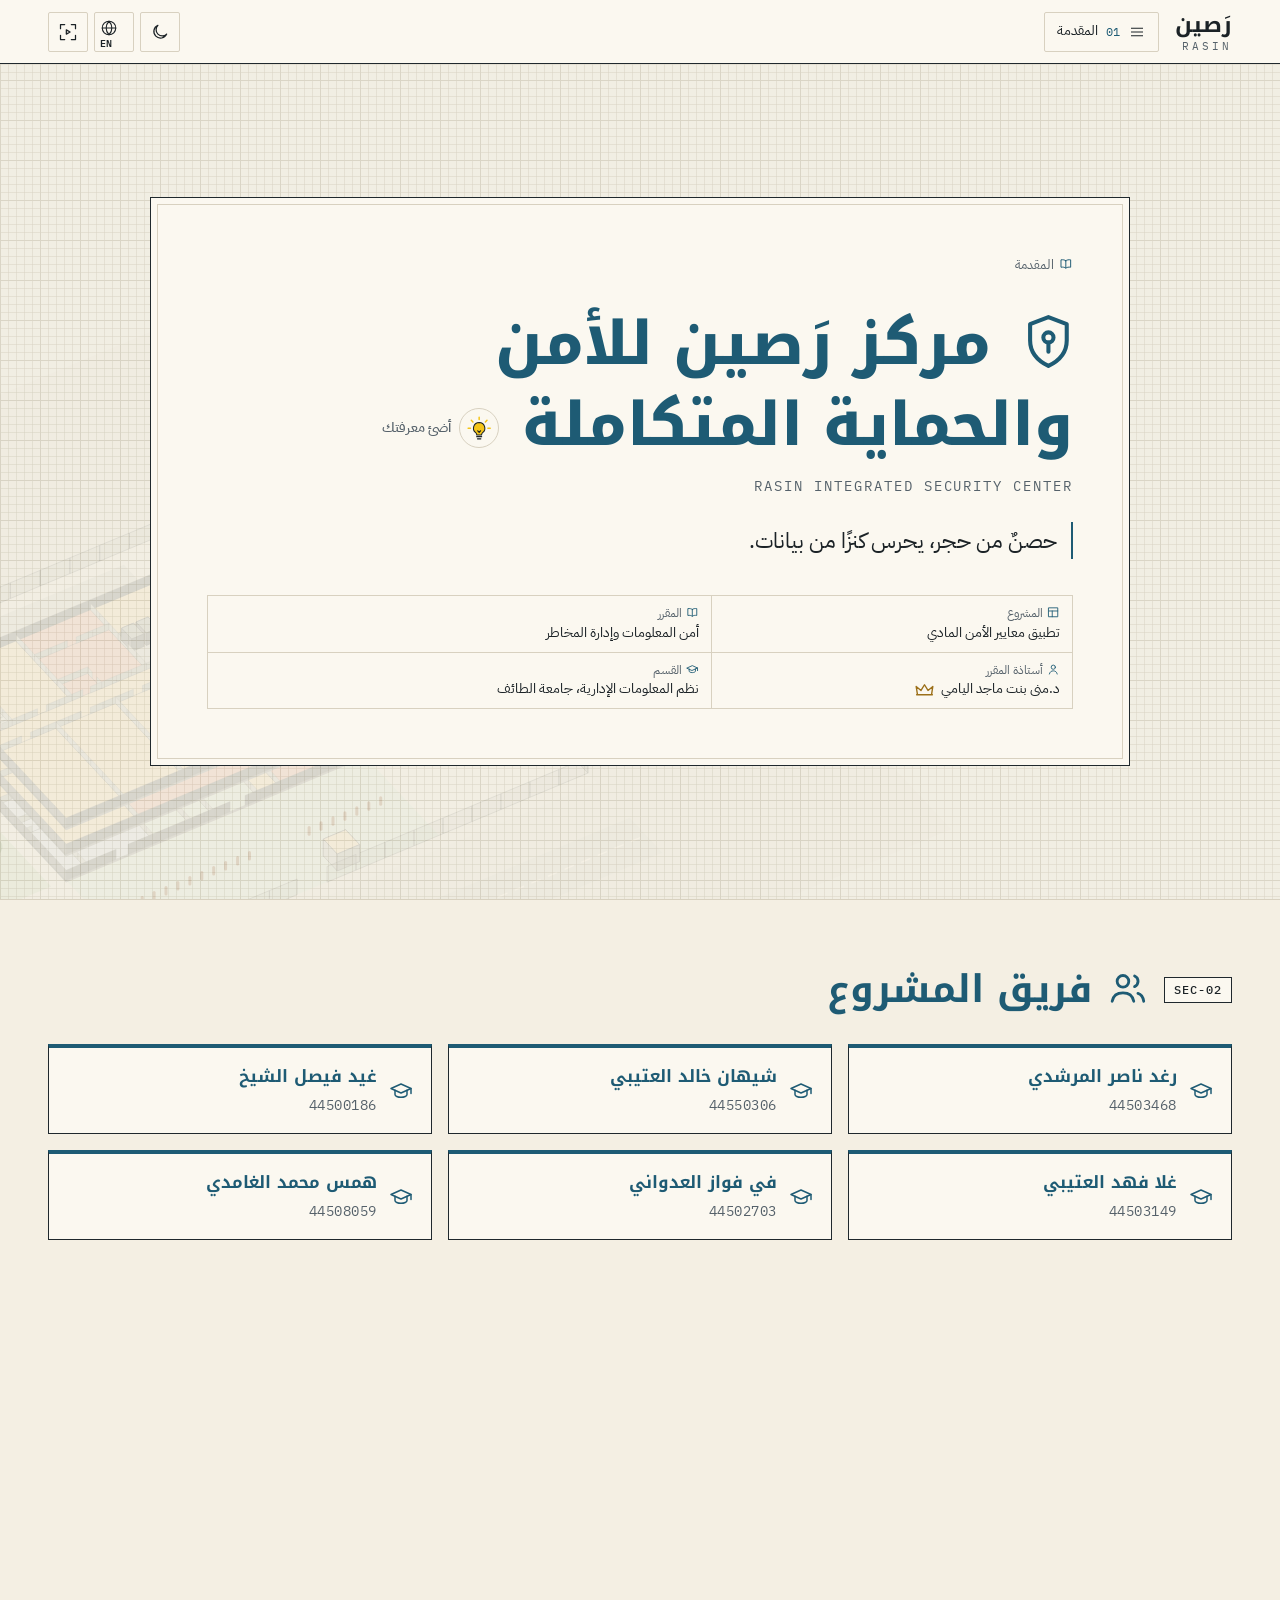
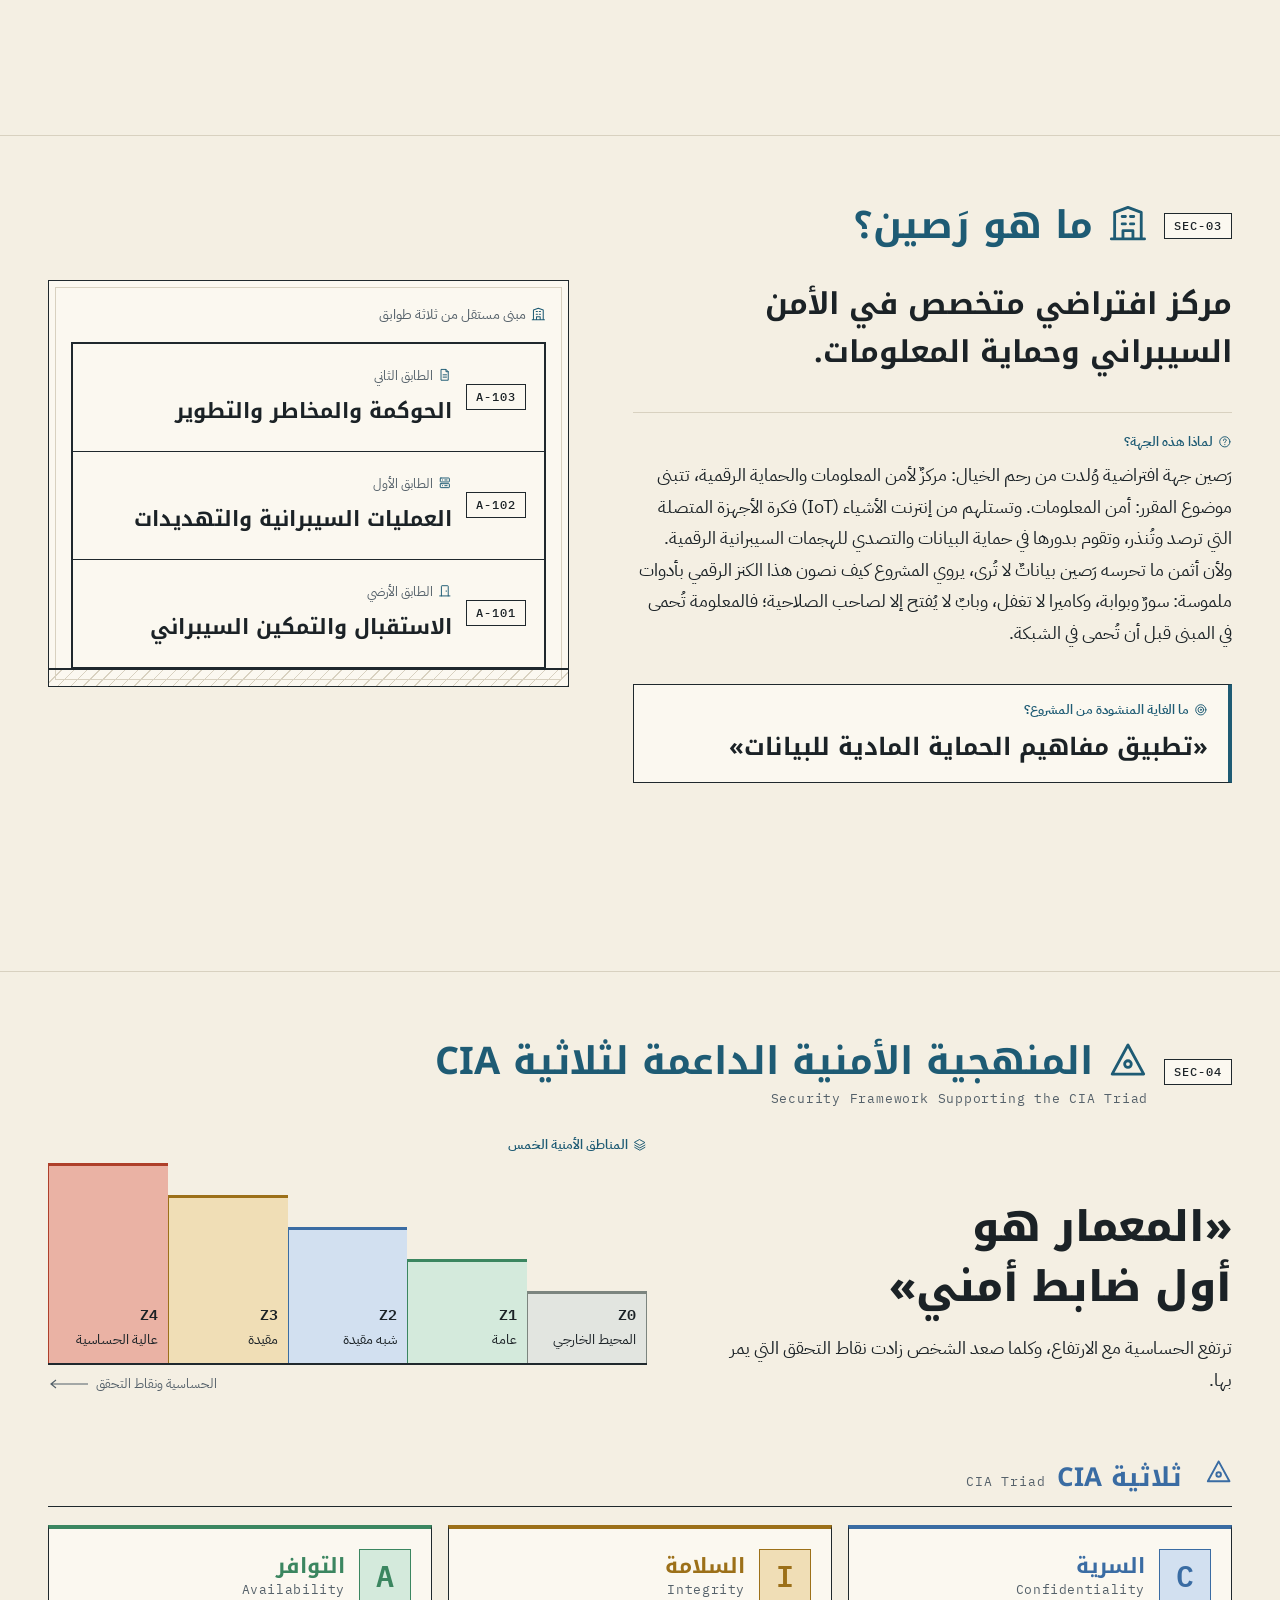
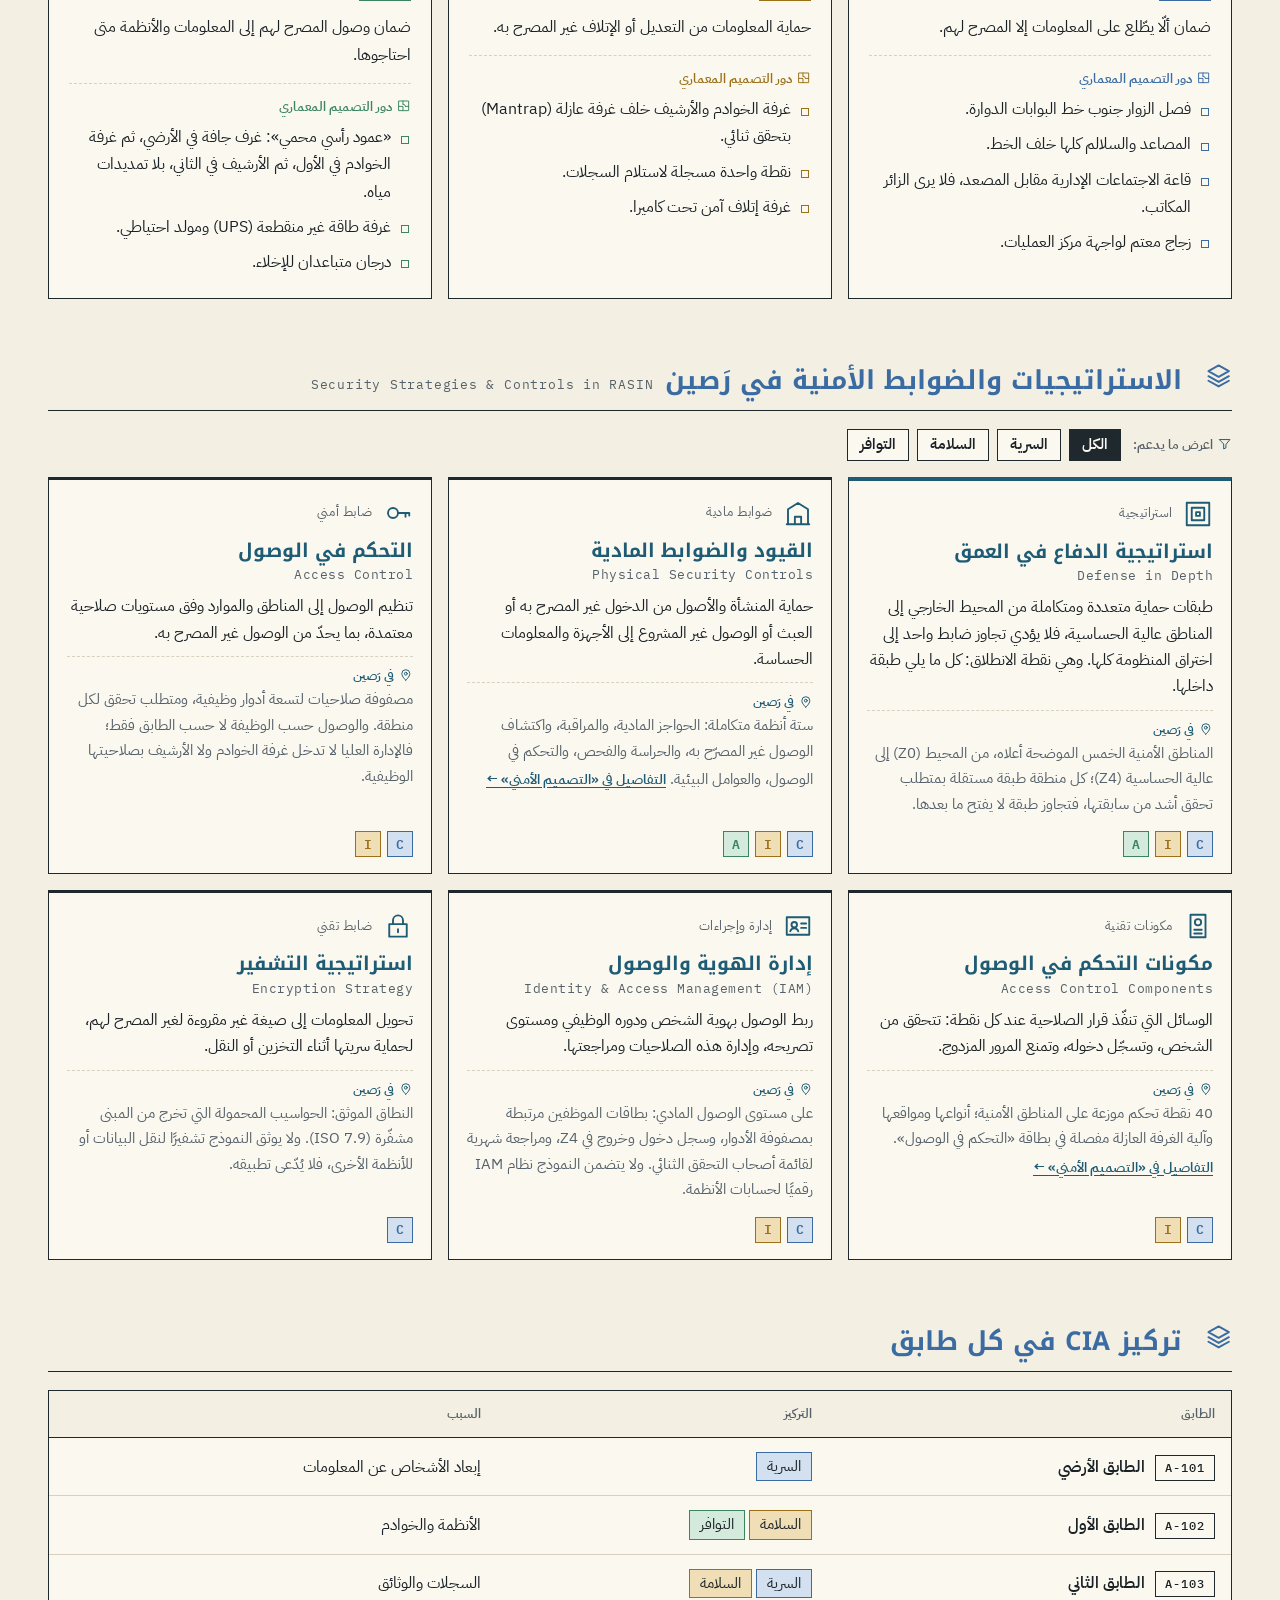
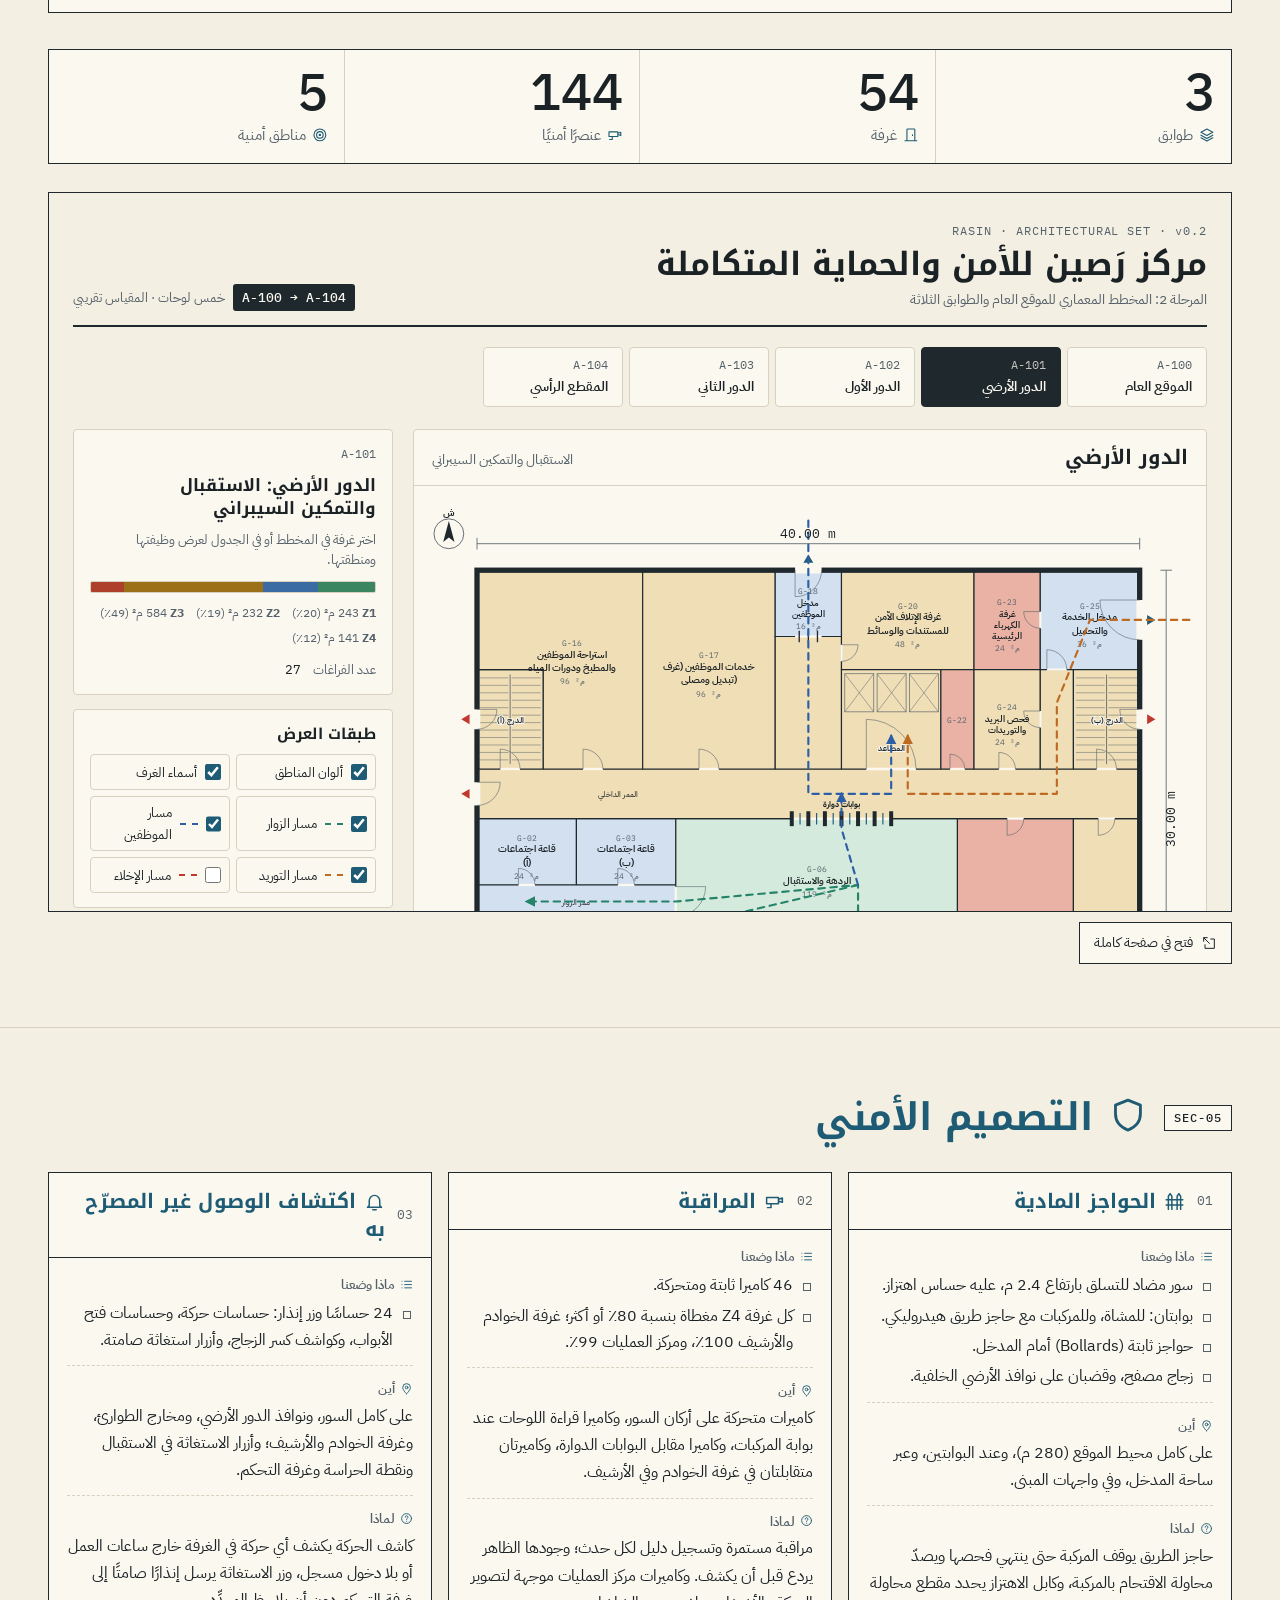
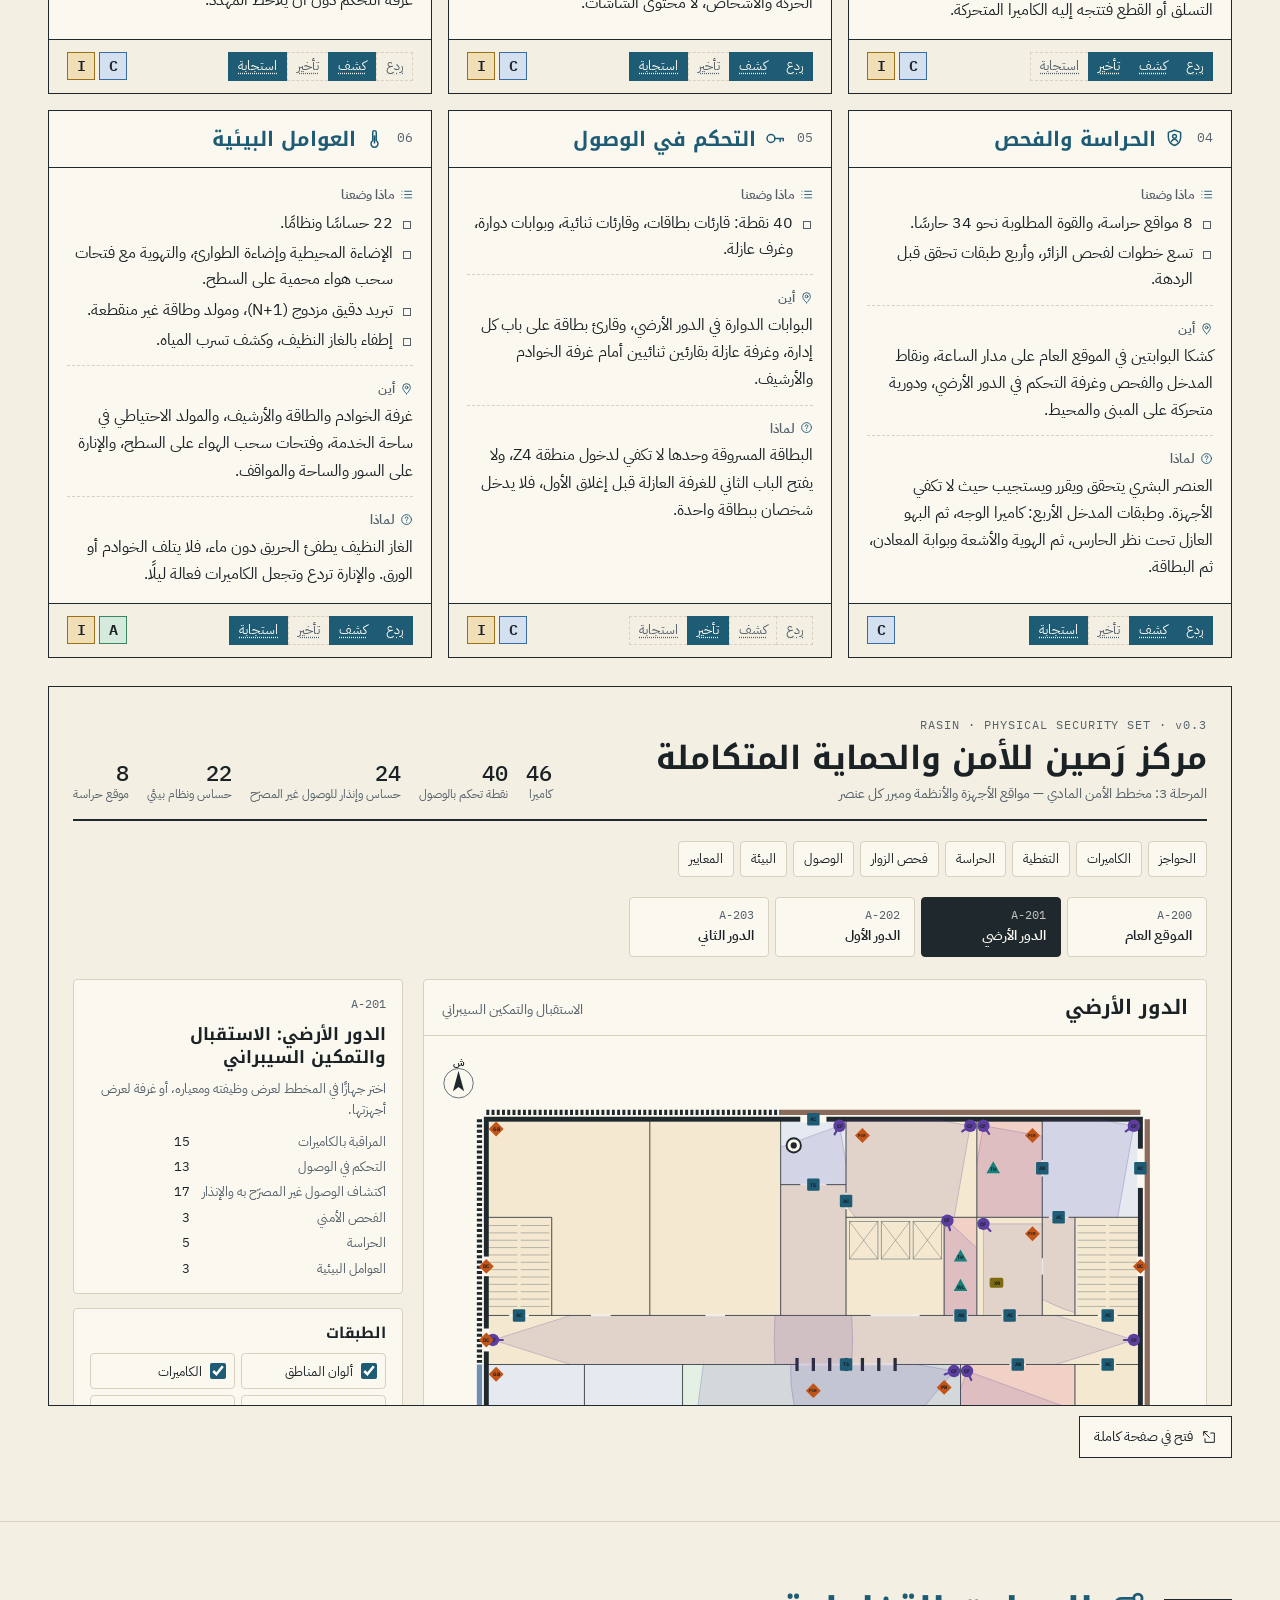
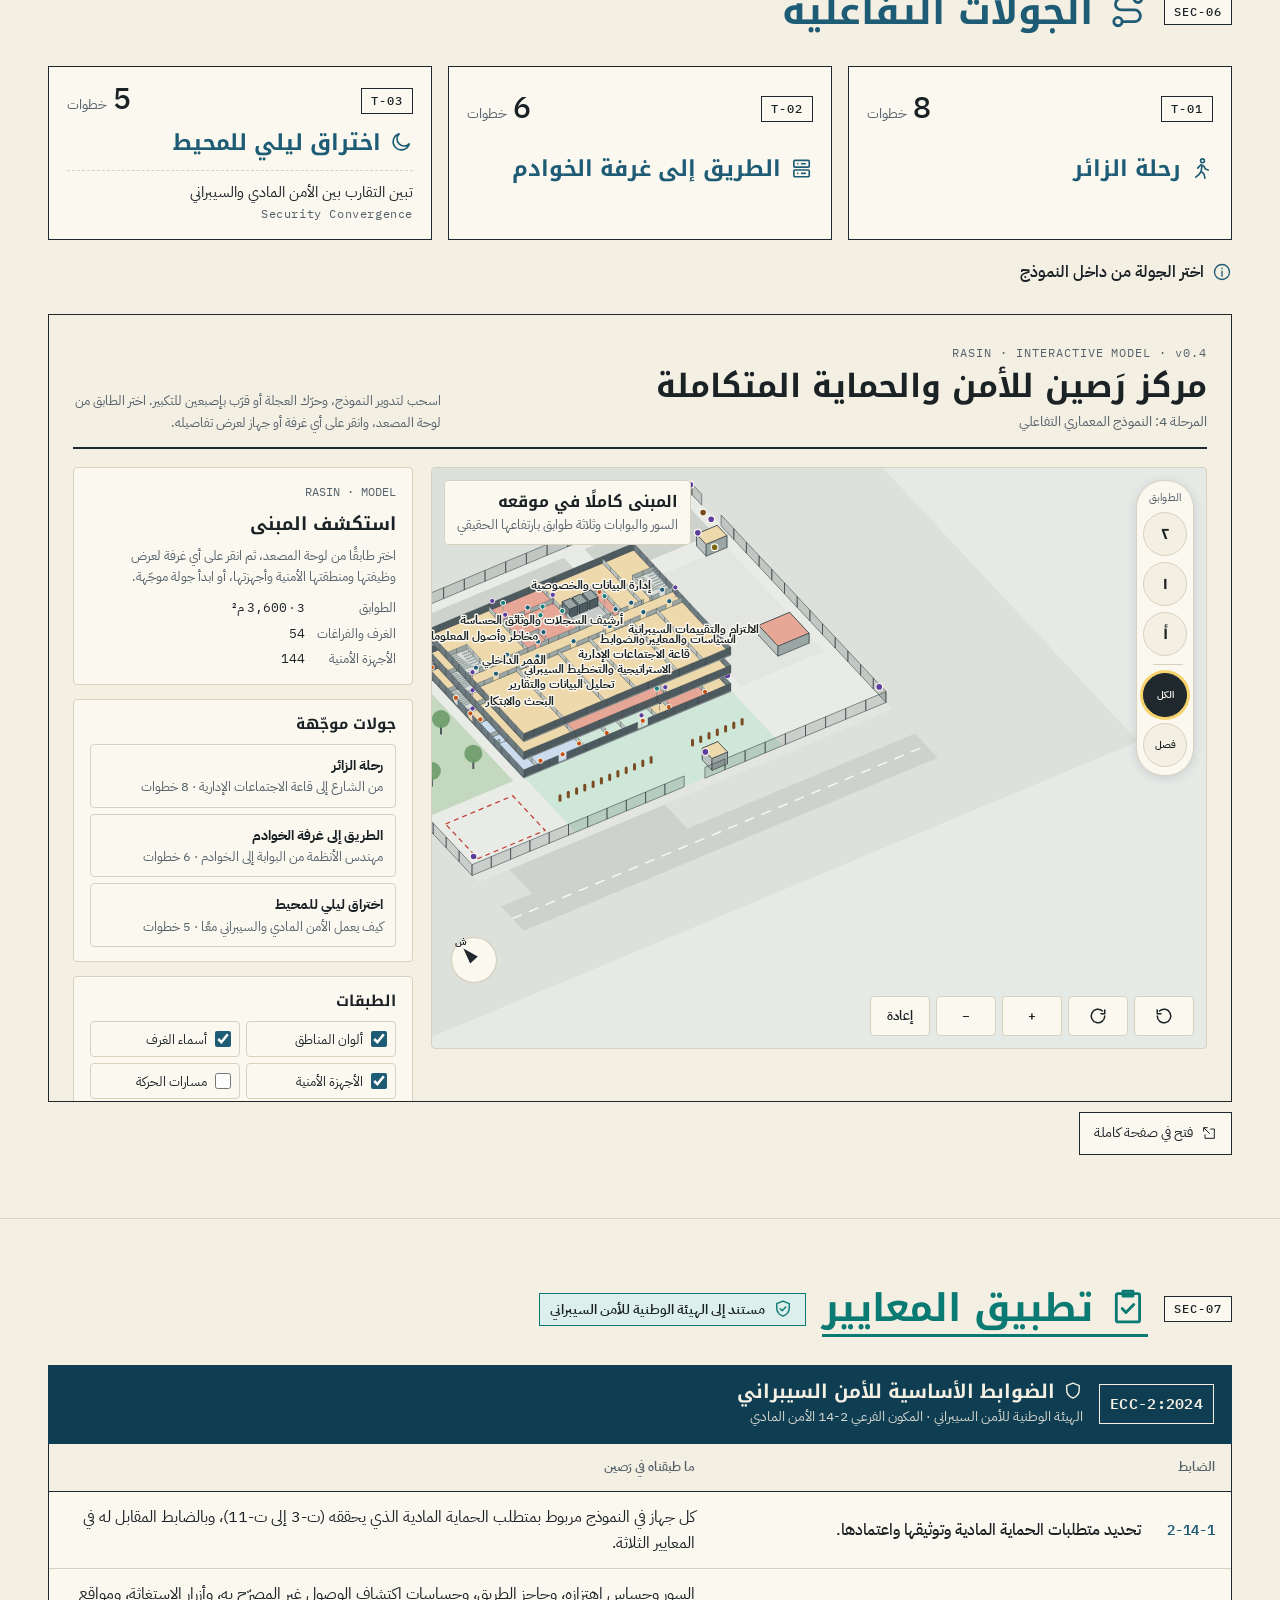
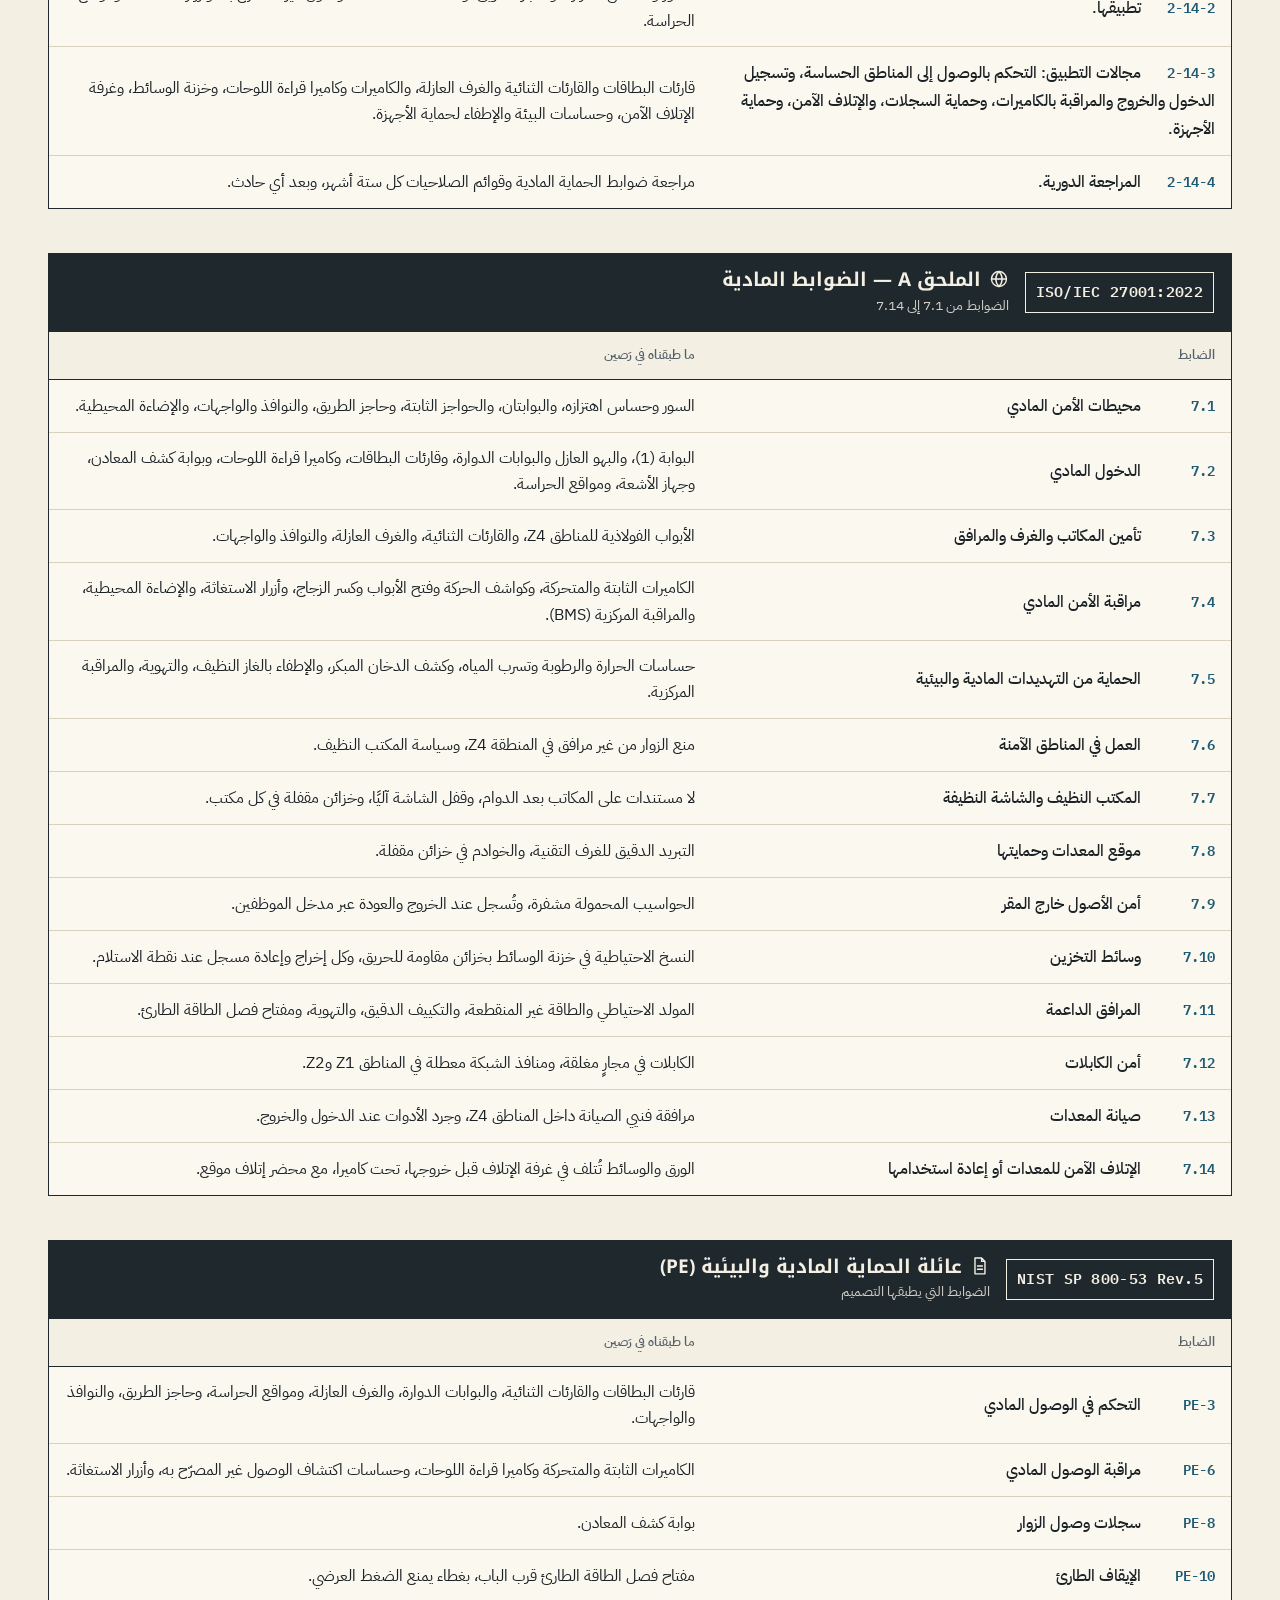
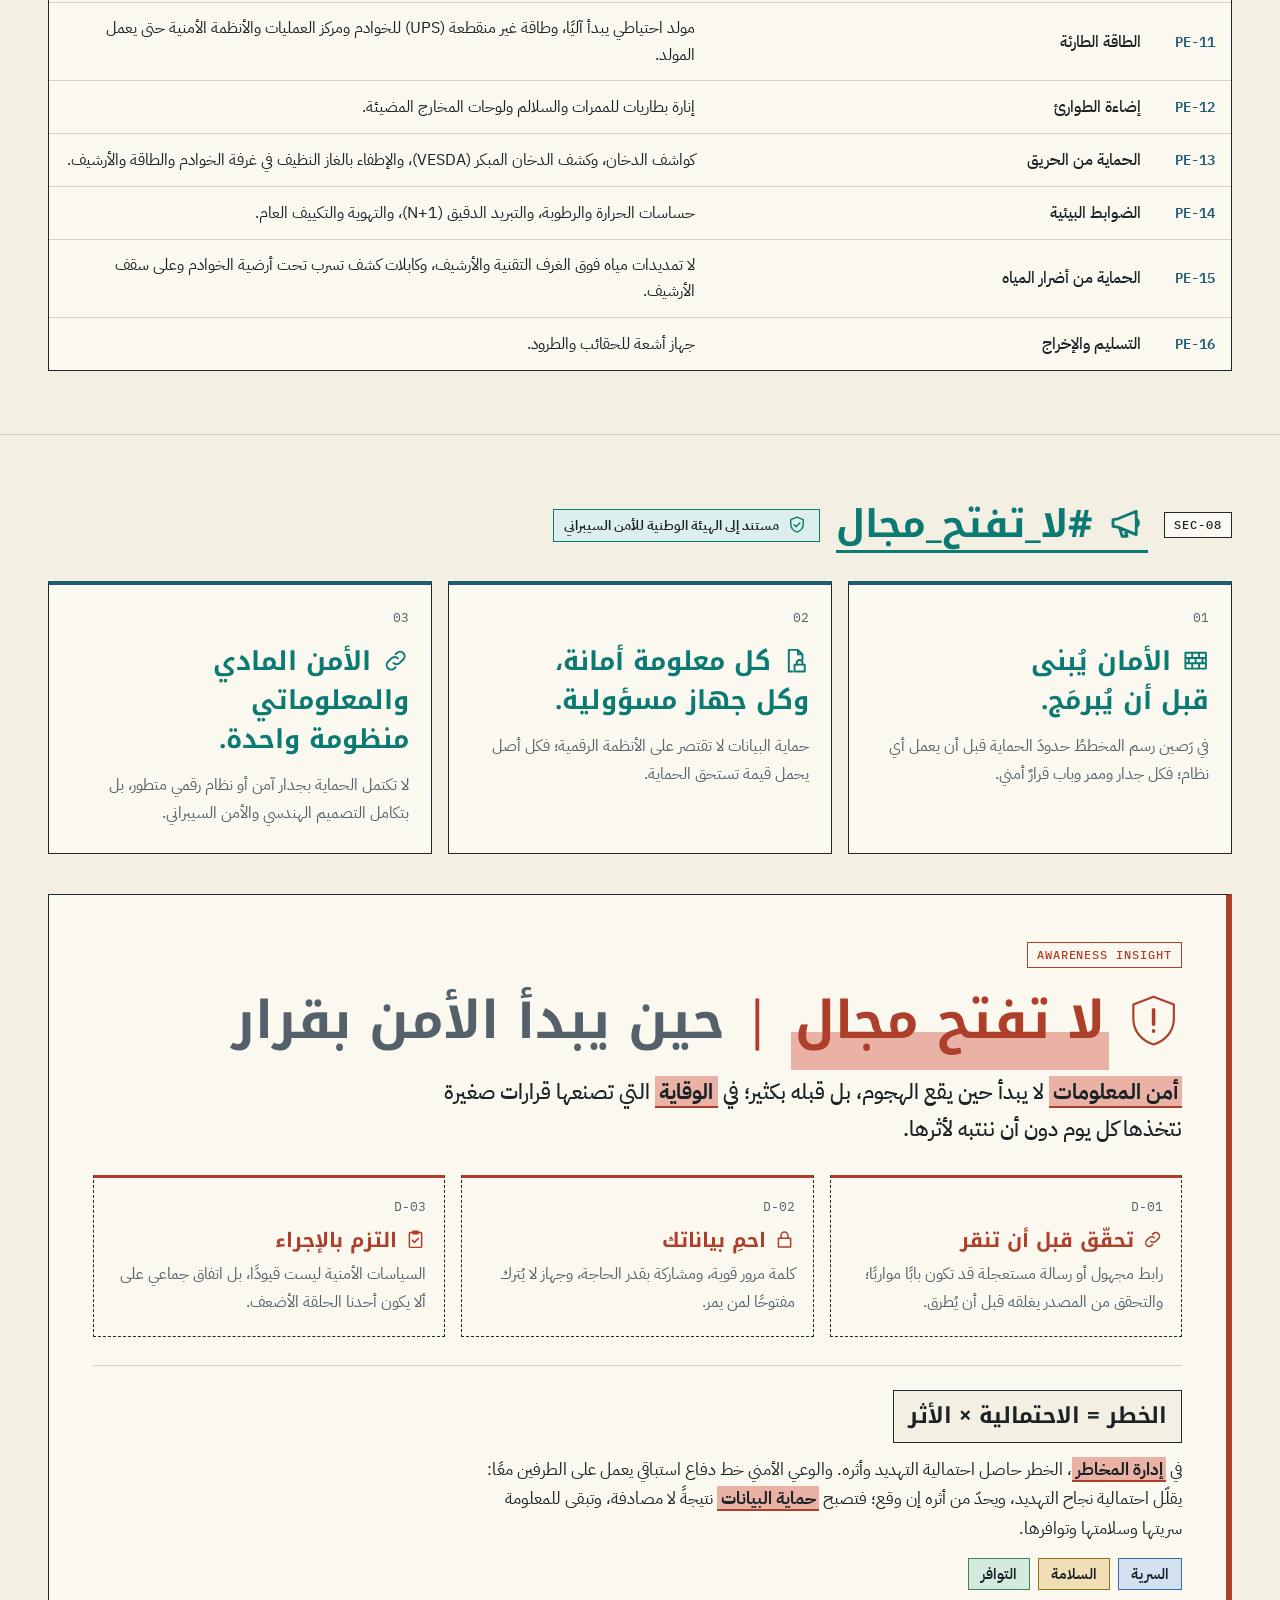
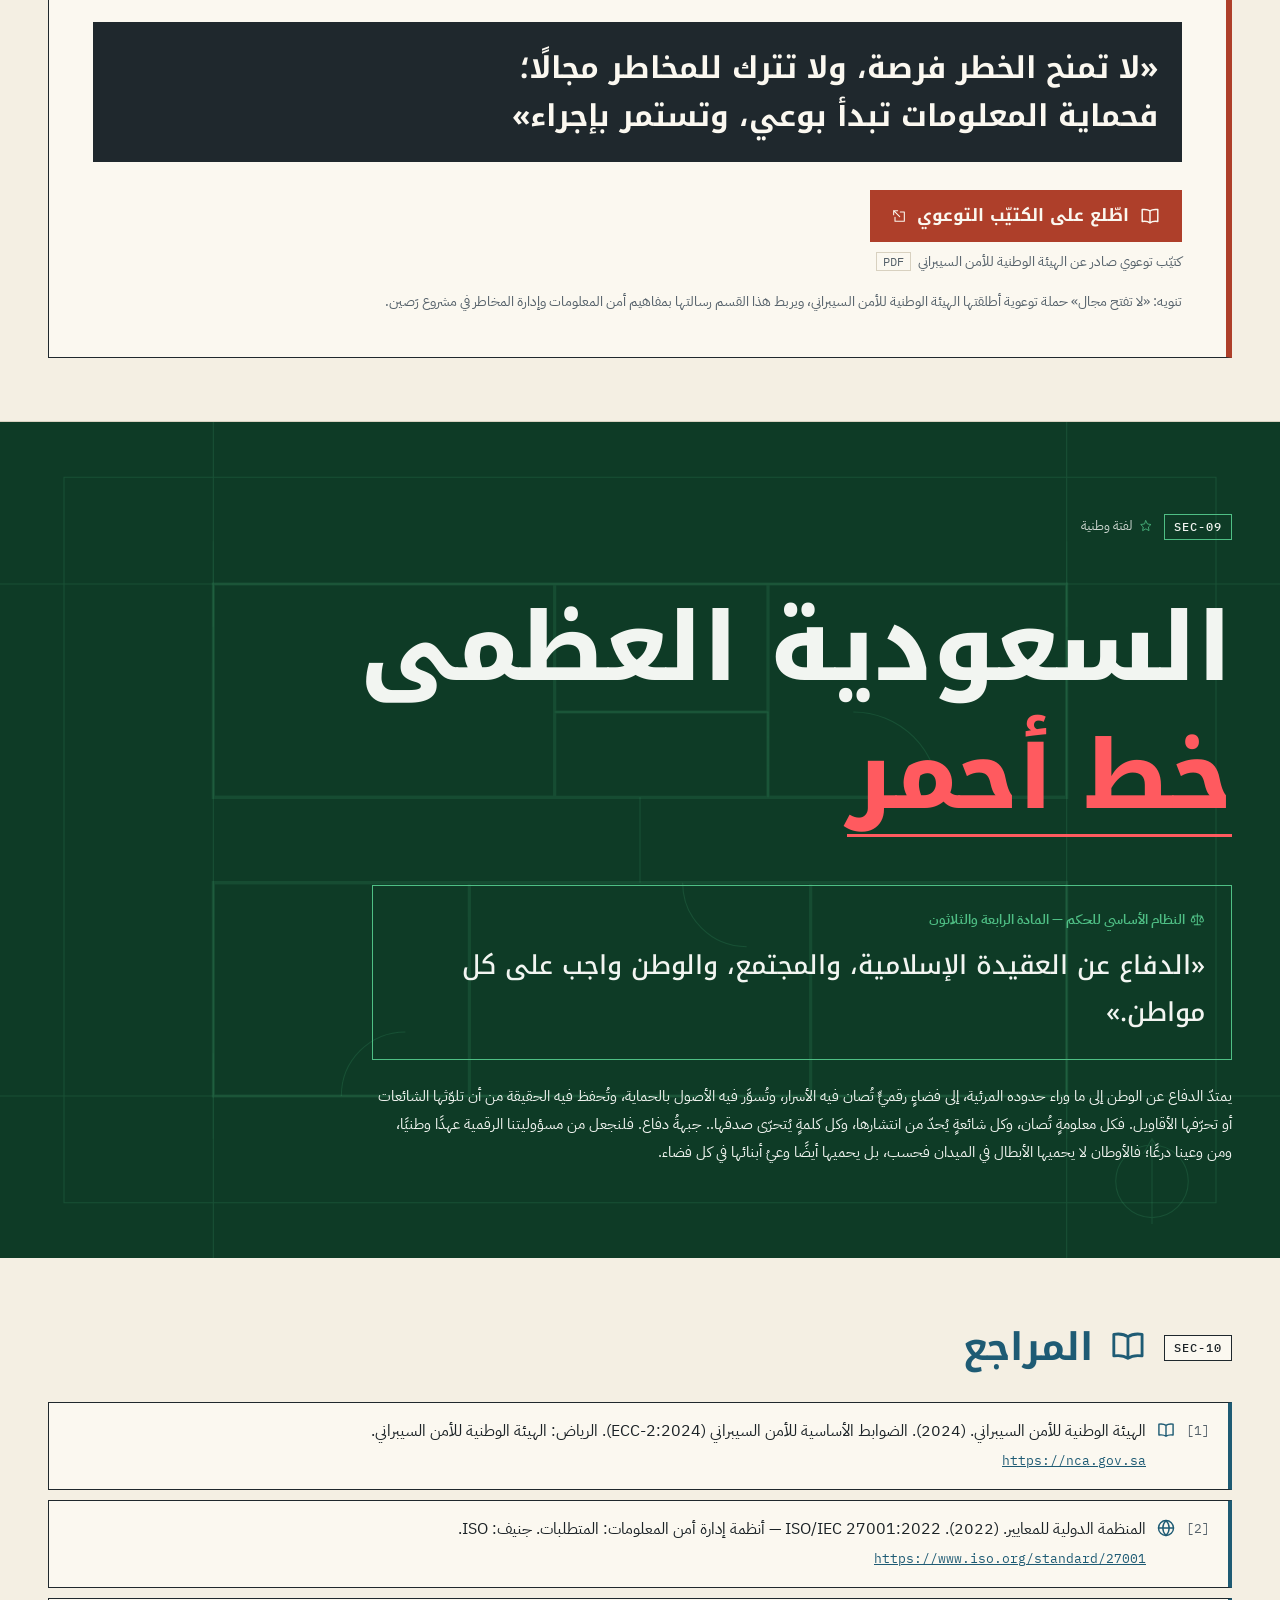
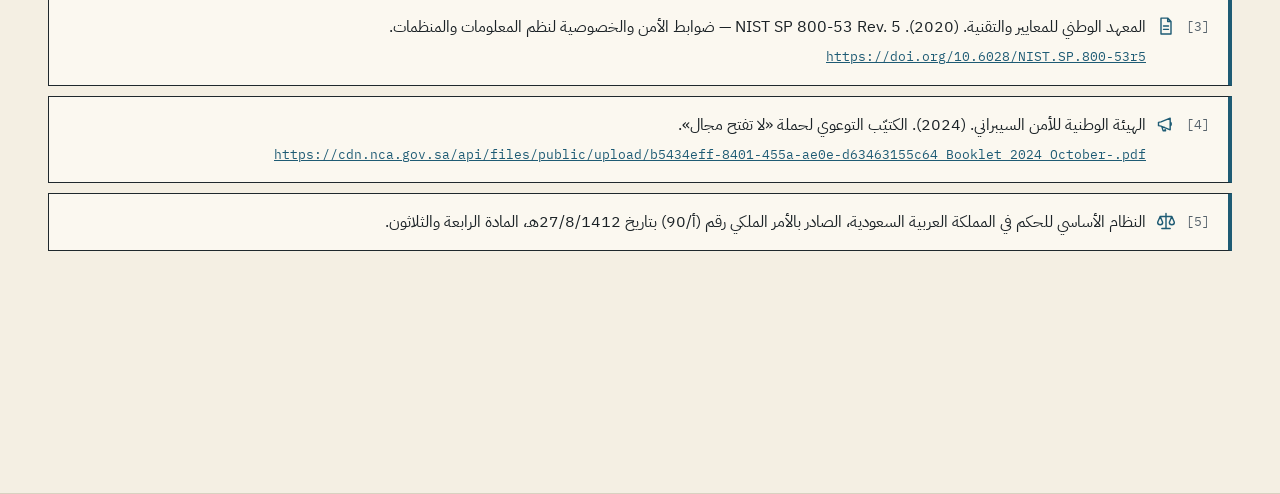
==== index.html @ db0a18da "Add references section (SEC-10); count 144 as security elements Co-Authored-By: Claude Opus 5.5 <nor" ====
<!doctype html>
<!--
  index.html — the RASIN presentation itself: fixed top bar (brand, section nav, theme / language / present
  buttons) followed by the eight presentation sections stacked vertically. Arabic text lives inline as the
  default; English (and Arabic, for switching back) comes from assets/i18n/*.json via data-i18n keys.
-->
<html lang="ar" dir="rtl">
<head>
<meta charset="utf-8">
<meta name="viewport" content="width=device-width, initial-scale=1">
<title data-i18n="meta.title">مركز رَصين للأمن والحماية المتكاملة</title>
<meta name="description" content="عرض تقديمي لمشروع الأمن المادي — مركز رَصين للأمن والحماية المتكاملة">
<meta name="color-scheme" content="light dark">
<script>
  /* Applied before first paint so there is no flash of the wrong theme or direction. */
  (function () {
    var d = document.documentElement, t = null, l = null;
    d.classList.add('js');
    try { t = localStorage.getItem('rasin-theme'); l = localStorage.getItem('rasin-lang'); } catch (e) {}
    if (t !== 'dark') t = 'light';   /* light by default; dark only when the visitor picked it */
    d.setAttribute('data-theme', t);
    if (l === 'en') { d.lang = 'en'; d.dir = 'ltr'; }
  })();
</script>
<link rel="preconnect" href="https://fonts.googleapis.com">
<link rel="preconnect" href="https://fonts.gstatic.com" crossorigin>
<!-- Loaded without blocking render: offline, the system fallback fonts are used immediately. -->
<link rel="stylesheet" media="print" onload="this.media='all'"
      href="https://fonts.googleapis.com/css2?family=IBM+Plex+Mono:wght@400;500;600&family=IBM+Plex+Sans+Arabic:wght@400;500;600;700&family=Noto+Kufi+Arabic:wght@500;700;800&display=swap">
<link rel="stylesheet" href="assets/css/style.css">
</head>
<body>

<!-- Icon sprite: used through <use href="#i-..."> next to headings and labels -->
<svg width="0" height="0" style="position:absolute" aria-hidden="true" focusable="false">
  <symbol id="i-bell" viewBox="0 0 24 24"><path d="M6 16.5V11a6 6 0 0 1 12 0v5.5l2 2H4zM10 21.5h4"/></symbol>
  <symbol id="i-book" viewBox="0 0 24 24"><path d="M12 6.5C10 5 7 4.5 3.5 5v13c3.5-.5 6.5 0 8.5 1.5 2-1.5 5-2 8.5-1.5V5C17 4.5 14 5 12 6.5zM12 6.5v13"/></symbol>
  <symbol id="i-building" viewBox="0 0 24 24"><path d="M4 21V5l8-3 8 3v16M2 21h20M9 21v-5h6v5M8.5 7.5h2M13.5 7.5h2M8.5 12h2M13.5 12h2"/></symbol>
  <symbol id="i-camera" viewBox="0 0 24 24"><path d="M3 7.5h13.5v7H3zM16.5 9.5 21 8v5l-4.5-1.5M8 14.5V19H4"/></symbol>
  <symbol id="i-cap" viewBox="0 0 24 24"><path d="M2 9.5 12 5l10 4.5L12 14z"/><path d="M6 11.3v4.2c0 1.5 2.7 2.8 6 2.8s6-1.3 6-2.8v-4.2M22 9.5v5"/></symbol>
  <symbol id="i-check" viewBox="0 0 24 24"><rect x="5" y="4" width="14" height="17" rx="1"/><path d="M9 2.5h6v3H9zM8.5 13l2.3 2.3 4.7-4.8"/></symbol>
  <symbol id="i-doc" viewBox="0 0 24 24"><path d="M6 2.5h8l4 4v15H6zM14 2.5v4h4M9 12h6M9 16h6"/></symbol>
  <symbol id="i-door" viewBox="0 0 24 24"><path d="M6 21V4a1 1 0 0 1 1-1h10a1 1 0 0 1 1 1v17M3 21h18M14.5 12v1"/></symbol>
  <symbol id="i-plan" viewBox="0 0 24 24"><path d="M3.5 3.5h17v17h-17zM3.5 13h7v7.5M10.5 3.5V9M15 13h5.5M15 13a4.5 4.5 0 0 0-4.5-4"/></symbol>
  <symbol id="i-bricks" viewBox="0 0 24 24"><path d="M3 5h18v14H3zM3 9.700h18M3 14.300h18M9 5v4.700M15 5v4.700M6 9.700v4.600M12 9.700v4.600M18 9.700v4.600M9 14.300V19M15 14.300V19"/></symbol>
  <symbol id="i-fence" viewBox="0 0 24 24"><path d="M5 21V6l2-3 2 3v15M15 21V6l2-3 2 3v15M2.5 10h19M2.5 16h19"/></symbol>
  <symbol id="i-filter" viewBox="0 0 24 24"><path d="M3 4.5h18l-7 8.5v6l-4 2v-8z"/></symbol>
  <symbol id="i-globe" viewBox="0 0 24 24"><circle cx="12" cy="12" r="9"/><path d="M3 12h18M12 3c2.5 2.5 3.8 5.5 3.8 9s-1.3 6.5-3.8 9c-2.5-2.5-3.8-5.5-3.8-9S9.5 5.500 12 3z"/></symbol>
  <symbol id="i-guard" viewBox="0 0 24 24"><path d="M12 2.5 5 5v5.5c0 4.5 2.9 7.9 7 9.5 4.1-1.6 7-5 7-9.5V5z"/><circle cx="12" cy="9.5" r="2.2"/><path d="M8.5 15.5c.6-1.7 1.9-2.6 3.5-2.6s2.9.9 3.5 2.6"/></symbol>
  <symbol id="i-filelock" viewBox="0 0 24 24"><path d="M9 21.500H6v-19h8l4 4V11M14 2.500v4h4"/><rect x="11" y="15.500" width="9" height="6"/><path d="M13 15.500V14a2.500 2.500 0 0 1 5 0v1.500"/></symbol>
  <symbol id="i-help" viewBox="0 0 24 24"><circle cx="12" cy="12" r="9"/><path d="M9.5 9.5a2.5 2.5 0 1 1 3.6 2.2c-.8.4-1.1.9-1.1 1.8M12 16.8v.2"/></symbol>
  <symbol id="i-key" viewBox="0 0 24 24"><circle cx="8" cy="12" r="4.5"/><path d="M12.5 12H22M18.5 12v3.5M22 12v2.5"/></symbol>
  <symbol id="i-layers" viewBox="0 0 24 24"><path d="m12 3 9 5-9 5-9-5zM3 12.5l9 5 9-5M3 16.5l9 5 9-5"/></symbol>
  <symbol id="i-layout" viewBox="0 0 24 24"><path d="M3.500 3.500h17v17h-17zM3.500 9.500h17M10 9.500v11"/></symbol>
  <symbol id="i-link" viewBox="0 0 24 24"><path d="M10 14a4 4 0 0 0 5.700 0l3-3a4 4 0 0 0-5.700-5.700l-1 1M14 10a4 4 0 0 0-5.700 0l-3 3a4 4 0 0 0 5.700 5.700l1-1"/></symbol>
  <symbol id="i-list" viewBox="0 0 24 24"><path d="M8.5 6H21M8.5 12H21M8.5 18H21M3.5 6h.1M3.5 12h.1M3.5 18h.1"/></symbol>
  <symbol id="i-lock" viewBox="0 0 24 24"><rect x="5" y="10.500" width="14" height="10"/><path d="M8 10.500v-3a4 4 0 0 1 8 0v3"/></symbol>
  <symbol id="i-mega" viewBox="0 0 24 24"><path d="M3 10v4l3 .5 11 4.5V5L6 9.5zM17 9.5a3 3 0 0 1 0 5M7 15l1.5 5h3L10 16"/></symbol>
  <symbol id="i-moon" viewBox="0 0 24 24"><path d="M20 14.5A8.5 8.5 0 1 1 9.5 4a7 7 0 0 0 10.5 10.5z"/></symbol>
  <symbol id="i-pin" viewBox="0 0 24 24"><path d="M12 21.5s7-6.2 7-11.5a7 7 0 0 0-14 0c0 5.3 7 11.5 7 11.5z"/><circle cx="12" cy="10" r="2.5"/></symbol>
  <symbol id="i-route" viewBox="0 0 24 24"><circle cx="6" cy="19" r="2.5"/><circle cx="18" cy="5" r="2.5"/><path d="M8.5 19H16a3.5 3.5 0 0 0 0-7H8a3.5 3.5 0 0 1 0-7h7.5"/></symbol>
  <symbol id="i-scale" viewBox="0 0 24 24"><path d="M12 3v18M7 21h10M5 6.500h14M5 6.500l-3 7a3 3 0 0 0 6 0zM19 6.500l-3 7a3 3 0 0 0 6 0z"/></symbol>
  <symbol id="i-server" viewBox="0 0 24 24"><rect x="4" y="3.5" width="16" height="7" rx="1"/><rect x="4" y="13.5" width="16" height="7" rx="1"/><path d="M8 7h.1M8 17h.1M12 7h4M12 17h4"/></symbol>
  <symbol id="i-shield" viewBox="0 0 24 24"><path d="M12 2.5 4.5 5.5v5.2c0 4.6 3.1 8.1 7.5 9.8 4.4-1.7 7.5-5.2 7.5-9.8V5.5z"/></symbol>
  <symbol id="i-star" viewBox="0 0 24 24"><path d="m12 3 2.8 5.800 6.200.9-4.500 4.400 1.100 6.300-5.600-3-5.600 3 1.100-6.300L3 9.700l6.200-.9z"/></symbol>
  <symbol id="i-target" viewBox="0 0 24 24"><circle cx="12" cy="12" r="9"/><circle cx="12" cy="12" r="5"/><circle cx="12" cy="12" r="1"/></symbol>
  <symbol id="i-thermo" viewBox="0 0 24 24"><path d="M10 14.5V5a2 2 0 0 1 4 0v9.5a4 4 0 1 1-4 0zM12 9v8"/></symbol>
  <symbol id="i-triad" viewBox="0 0 24 24"><path d="M12 3 2.5 20.5h19z"/><circle cx="12" cy="14.5" r="2"/></symbol>
  <symbol id="i-user" viewBox="0 0 24 24"><circle cx="12" cy="8" r="4"/><path d="M4.5 21c.8-4 3.8-6 7.5-6s6.7 2 7.5 6"/></symbol>
  <symbol id="i-users" viewBox="0 0 24 24"><circle cx="9" cy="8" r="3.500"/><path d="M2.500 20c.7-3.500 3.200-5 6.500-5s5.800 1.500 6.500 5M16 4.800a3.500 3.500 0 0 1 0 6.400M18 15.300c2 .6 3.100 2.200 3.500 4.700"/></symbol>
  <symbol id="i-walk" viewBox="0 0 24 24"><circle cx="13" cy="4" r="2"/><path d="M8 11.5 11.5 8l3 1.5 1.5 3 3 1M12.5 9.5l-1 5.5 3 2.5 1 4.5M11.5 15 9.5 18l-3.5 3"/></symbol>
</svg>

<a class="skip" href="#s1" data-i18n="ui.skip">تخطَّ إلى المحتوى</a>

<!-- ========================= Top bar ========================= -->
<header class="topbar" id="topbar">
  <a class="brand" href="#s1" aria-label="رَصين — RASIN" data-i18n-aria="brand.aria">
    <span class="brand-name">رَصين</span>
    <span class="brand-latin">RASIN</span>
  </a>

  <nav class="nav" id="nav" aria-label="أقسام العرض" data-i18n-aria="nav.aria">
    <button class="nav-toggle" id="navToggle" type="button" aria-expanded="false" aria-controls="navList">
      <svg viewBox="0 0 24 24" aria-hidden="true"><path d="M4 7h16M4 12h16M4 17h16"/></svg>
      <span class="nav-toggle-num" id="navToggleNum">01</span>
      <span class="nav-toggle-label" id="navToggleLabel" data-i18n="nav.s1">المقدمة</span>
    </button>
    <ol class="nav-list" id="navList">
      <li><a href="#s1"><span class="num">01</span><span data-i18n="nav.s1">المقدمة</span></a></li>
      <li><a href="#s9"><span class="num">02</span><span data-i18n="nav.s9">فريق المشروع</span></a></li>
      <li><a href="#s2"><span class="num">03</span><span data-i18n="nav.s2">ما هو رَصين؟</span></a></li>
      <li><a href="#s3"><span class="num">04</span><span data-i18n="nav.s3">المخطط المعماري وثلاثية CIA</span></a></li>
      <li><a href="#s4"><span class="num">05</span><span data-i18n="nav.s4">التصميم الأمني</span></a></li>
      <li><a href="#s5"><span class="num">06</span><span data-i18n="nav.s5">الجولات التفاعلية</span></a></li>
      <li><a href="#s6"><span class="num">07</span><span data-i18n="nav.s6">تطبيق المعايير</span></a></li>
      <li><a href="#s7"><span class="num">08</span><span data-i18n="nav.s7">#لا_تفتح_مجال</span></a></li>
      <li><a href="#s8"><span class="num">09</span><span data-i18n="nav.s8">لفتة وطنية</span></a></li>
      <li><a href="#s10"><span class="num">10</span><span data-i18n="nav.s10">المراجع</span></a></li>
    </ol>
  </nav>

  <div class="tools">
    <button class="tool" id="themeBtn" type="button" aria-label="التبديل إلى الوضع الداكن">
      <!-- Moon: shown in light mode -->
      <svg class="ic-moon" viewBox="0 0 24 24" aria-hidden="true"><path d="M20 14.5A8 8 0 1 1 9.5 4a6.5 6.5 0 0 0 10.5 10.5z"/></svg>
      <!-- Sun: shown in dark mode -->
      <svg class="ic-sun" viewBox="0 0 24 24" aria-hidden="true"><circle cx="12" cy="12" r="4"/><path d="M12 2.5v2.5M12 19v2.5M2.5 12H5M19 12h2.5M5.3 5.3l1.8 1.8M16.9 16.9l1.8 1.8M5.3 18.7l1.8-1.8M16.9 7.1l1.8-1.8"/></svg>
    </button>
    <button class="tool tool-lang" id="langBtn" type="button" aria-label="Switch to English">
      <svg viewBox="0 0 24 24" aria-hidden="true"><circle cx="12" cy="12" r="9"/><path d="M3 12h18M12 3c2.6 2.6 3.8 5.6 3.8 9s-1.2 6.4-3.8 9M12 3C9.4 5.6 8.2 8.6 8.2 12s1.2 6.4 3.8 9"/></svg>
      <span class="lang-glyph" id="langGlyph">EN</span>
    </button>
    <button class="tool" id="presentBtn" type="button" aria-pressed="false" aria-label="تشغيل وضع العرض">
      <svg viewBox="0 0 24 24" aria-hidden="true"><path d="M3 8V3h5M16 3h5v5M21 16v5h-5M8 21H3v-5"/><path d="M10 9.5v5l4.5-2.5z"/></svg>
    </button>
  </div>
</header>

<main id="main">

  <!-- ========================= SEC-01 · Opening ========================= -->
  <section class="sec sec-hero" id="s1" aria-labelledby="s1-title">
    <div class="hero-bg" id="heroBg" aria-hidden="true">
      <!-- Static fallback drawing: visible until (or unless) the live model loads -->
      <svg class="hero-fallback" viewBox="0 0 800 520" preserveAspectRatio="xMidYMid slice" focusable="false">
        <g class="fb-dim">
          <path d="M120 470H680"/>
          <path d="M120 478v-16M680 478v-16"/>
          <path d="M80 110V450M72 110h16M72 450h16"/>
        </g>
        <g class="fb-ground"><path d="M40 450H760"/></g>
        <g class="fb-wall">
          <rect x="120" y="110" width="560" height="340"/>
          <path d="M120 223H680M120 337H680"/>
          <path d="M330 110v340M470 110v340"/>
        </g>
        <g class="fb-open">
          <path d="M160 150h60v40h-60zM250 150h50v40h-50zM500 150h60v40h-60zM590 150h50v40h-50z"/>
          <path d="M160 263h60v40h-60zM250 263h50v40h-50zM500 263h60v40h-60zM590 263h50v40h-50z"/>
          <path d="M370 380h60v70h-60z"/>
        </g>
        <g class="fb-label">
          <text x="96" y="172">L2</text>
          <text x="96" y="286">L1</text>
          <text x="96" y="400">L0</text>
        </g>
      </svg>
      <iframe class="hero-frame" id="heroFrame" src="embeds/model.html?bg=1" loading="lazy"
              tabindex="-1" title="" aria-hidden="true"></iframe>
    </div>

    <div class="hero-inner">
      <div class="sheet hero-sheet">
        <div class="plate-row">
          <span class="plate-name"><svg class="ic" aria-hidden="true" focusable="false"><use href="#i-book"/></svg><span data-i18n="nav.s1">المقدمة</span></span>
        </div>

        <div class="title-wrap">
          <h1 class="hero-title" id="s1-title">
            <svg class="title-lock" viewBox="0 0 24 28" aria-hidden="true" focusable="false"><path d="M12 2 3 5.500v8c0 5.800 3.800 10 9 12.500 5.200-2.500 9-6.700 9-12.500v-8z"/><circle cx="12" cy="12" r="2.500"/><path d="M12 14.500v4.500"/></svg>
            <span data-i18n="s1.title">مركز رَصين للأمن والحماية المتكاملة</span>
            <!-- "Why RASIN?" — a lit bulb that opens a short note on the name -->
            <button type="button" class="why-btn" id="whyBtn" aria-expanded="false" aria-controls="whyPop">
              <span class="why-icon">
                <svg viewBox="0 0 32 32" aria-hidden="true" focusable="false">
                  <g class="rays"><path d="M16 1.5v3M5.7 5.7l2.1 2.1M26.3 5.7l-2.1 2.1M1.5 16h3M27.5 16h3"/></g>
                  <path class="glass" d="M16 8.5a7.5 7.5 0 0 0-4.6 13.4c.9.7 1.4 1.7 1.4 2.8v.3h6.4v-.3c0-1.1.5-2.1 1.4-2.8A7.5 7.5 0 0 0 16 8.5z"/>
                  <path class="base" d="M12.8 27.2h6.4M13.8 30h4.4M14.2 19.5l1.8 2 1.8-2"/>
                </svg>
              </span>
              <span class="why-label" data-i18n="why.label">أضئ معرفتك</span>
            </button>
          </h1>
          <div class="why-pop" id="whyPop" role="dialog" aria-labelledby="whyQ" hidden>
            <p class="why-q" id="whyQ" data-i18n="why.q">لمَ رَصين؟</p>
            <p class="why-a"><span class="why-name" data-i18n="why.a1">رصين</span><span class="why-bar" aria-hidden="true"></span><span data-i18n="why.a2">لأن الأمان يبدأ من أساسٍ لا يهتز</span></p>
            <p class="why-note" data-i18n="why.note">في اللغة: رَصُنَ الشيءُ إذا ثبت واستحكم، والرَّصين هو المُحكَم الذي لا يتزعزع، ومنه قيل: بناءٌ رصين. ومن هذا المعنى اخترنا اسم مشروعنا، ليكون في نطقه وعدٌ بالثبات.. حمايةٌ راسخة، وثقة لا تتزعزع.</p>
          </div>
        </div>
        <p class="hero-latin">RASIN Integrated Security Center</p>
        <p class="hero-tagline" data-i18n="s1.tagline">حصنٌ من حجر، يحرس كنزًا من بيانات.</p>

        <!-- Drawing-sheet title block -->
        <dl class="titleblock">
          <div><dt><svg class="ic" aria-hidden="true" focusable="false"><use href="#i-layout"/></svg><span data-i18n="tb.project">المشروع</span></dt><dd data-i18n="tb.projectVal">تطبيق معايير الأمن المادي</dd></div>
          <div><dt><svg class="ic" aria-hidden="true" focusable="false"><use href="#i-book"/></svg><span data-i18n="tb.course">المقرر</span></dt><dd data-i18n="tb.courseVal">أمن المعلومات وإدارة المخاطر</dd></div>
          <div><dt><svg class="ic" aria-hidden="true" focusable="false"><use href="#i-user"/></svg><span data-i18n="tb.instructor">أستاذة المقرر</span></dt><dd class="tb-instructor"><span data-i18n="tb.instructorVal">د.منى بنت ماجد اليامي</span><svg class="crown" viewBox="0 0 24 16" aria-hidden="true" focusable="false"><path d="M3 13.5h18M4 13.5 2.5 4l5.5 4.5L12 2l4 6.5L21.5 4 20 13.5"/></svg></dd></div>
          <div><dt><svg class="ic" aria-hidden="true" focusable="false"><use href="#i-cap"/></svg><span data-i18n="tb.dept">القسم</span></dt><dd data-i18n="tb.deptVal">نظم المعلومات الإدارية، جامعة الطائف</dd></div>
        </dl>
      </div>
    </div>
  </section>

  <!-- ========================= SEC-02 · Project team ========================= -->
  <section class="sec" id="s9" aria-labelledby="s9-title">
    <div class="sec-inner">
      <header class="sec-head"><span class="plate">SEC-02</span><h2 id="s9-title"><svg class="ic" aria-hidden="true" focusable="false"><use href="#i-users"/></svg><span data-i18n="nav.s9">فريق المشروع</span></h2></header>

      <!-- Names stay Arabic in both languages -->
        <ul class="team" lang="ar" dir="rtl">
          <li><svg class="cap" viewBox="0 0 24 24" aria-hidden="true" focusable="false"><path d="M2 9.5 12 5l10 4.5L12 14z"/><path d="M6 11.3v4.2c0 1.5 2.7 2.8 6 2.8s6-1.3 6-2.8v-4.2M22 9.5v5"/></svg><span class="member">رغد ناصر المرشدي</span><span class="sid">44503468</span></li>
          <li><svg class="cap" viewBox="0 0 24 24" aria-hidden="true" focusable="false"><path d="M2 9.5 12 5l10 4.5L12 14z"/><path d="M6 11.3v4.2c0 1.5 2.7 2.8 6 2.8s6-1.3 6-2.8v-4.2M22 9.5v5"/></svg><span class="member">شيهان خالد العتيبي</span><span class="sid">44550306</span></li>
          <li><svg class="cap" viewBox="0 0 24 24" aria-hidden="true" focusable="false"><path d="M2 9.5 12 5l10 4.5L12 14z"/><path d="M6 11.3v4.2c0 1.5 2.7 2.8 6 2.8s6-1.3 6-2.8v-4.2M22 9.5v5"/></svg><span class="member">غيد فيصل الشيخ</span><span class="sid">44500186</span></li>
          <li><svg class="cap" viewBox="0 0 24 24" aria-hidden="true" focusable="false"><path d="M2 9.5 12 5l10 4.5L12 14z"/><path d="M6 11.3v4.2c0 1.5 2.7 2.8 6 2.8s6-1.3 6-2.8v-4.2M22 9.5v5"/></svg><span class="member">غلا فهد العتيبي</span><span class="sid">44503149</span></li>
          <li><svg class="cap" viewBox="0 0 24 24" aria-hidden="true" focusable="false"><path d="M2 9.5 12 5l10 4.5L12 14z"/><path d="M6 11.3v4.2c0 1.5 2.7 2.8 6 2.8s6-1.3 6-2.8v-4.2M22 9.5v5"/></svg><span class="member">في فواز العدواني</span><span class="sid">44502703</span></li>
          <li><svg class="cap" viewBox="0 0 24 24" aria-hidden="true" focusable="false"><path d="M2 9.5 12 5l10 4.5L12 14z"/><path d="M6 11.3v4.2c0 1.5 2.7 2.8 6 2.8s6-1.3 6-2.8v-4.2M22 9.5v5"/></svg><span class="member">همس محمد الغامدي</span><span class="sid">44508059</span></li>
        </ul>
    </div>
  </section>
  <!-- ========================= SEC-03 · Selected organization ========================= -->
  <section class="sec" id="s2" aria-labelledby="s2-title">
    <div class="sec-inner">
      <header class="sec-head"><span class="plate">SEC-03</span><h2 id="s2-title"><svg class="ic" aria-hidden="true" focusable="false"><use href="#i-building"/></svg><span data-i18n="nav.s2">ما هو رَصين؟</span></h2></header>

      <div class="s2-grid">
        <div class="s2-text">
          <p class="s2-lead" data-i18n="s2.lead">مركز افتراضي متخصص في الأمن السيبراني وحماية المعلومات.</p>

          <div class="s2-why">
            <h3 class="label"><svg class="ic" aria-hidden="true" focusable="false"><use href="#i-help"/></svg><span data-i18n="s2.whyTitle">لماذا هذه الجهة؟</span></h3>
            <p data-i18n="s2.why">رَصين جهة افتراضية وُلدت من رحم الخيال: مركزٌ لأمن المعلومات والحماية الرقمية، تتبنى موضوع المقرر: أمن المعلومات. وتستلهم من إنترنت الأشياء (IoT) فكرة الأجهزة المتصلة التي ترصد وتُنذر، وتقوم بدورها في حماية البيانات والتصدي للهجمات السيبرانية الرقمية. ولأن أثمن ما تحرسه رَصين بياناتٌ لا تُرى، يروي المشروع كيف نصون هذا الكنز الرقمي بأدوات ملموسة: سورٌ وبوابة، وكاميرا لا تغفل، وبابٌ لا يُفتح إلا لصاحب الصلاحية؛ فالمعلومة تُحمى في المبنى قبل أن تُحمى في الشبكة.</p>
          </div>

          <blockquote class="goal">
            <p class="label"><svg class="ic" aria-hidden="true" focusable="false"><use href="#i-target"/></svg><span data-i18n="s2.goalLabel">ما الغاية المنشودة من المشروع؟</span></p>
            <p class="goal-text" data-i18n="s2.goal">«تطبيق مفاهيم الحماية المادية للبيانات»</p>
          </blockquote>
        </div>

        <!-- Schematic section through the building: three floors, top to bottom -->
        <figure class="sheet building">
          <figcaption class="building-cap">
            <svg class="ic" aria-hidden="true" focusable="false"><use href="#i-building"/></svg><span data-i18n="s2.building">مبنى مستقل من ثلاثة طوابق</span>
          </figcaption>
          <ol class="floors">
            <li class="floor">
              <span class="plate">A-103</span>
              <span class="floor-name"><svg class="ic" aria-hidden="true" focusable="false"><use href="#i-doc"/></svg><span data-i18n="s2.f2">الطابق الثاني</span></span>
              <span class="floor-use" data-i18n="s2.f2use">الحوكمة والمخاطر والتطوير</span>
            </li>
            <li class="floor">
              <span class="plate">A-102</span>
              <span class="floor-name"><svg class="ic" aria-hidden="true" focusable="false"><use href="#i-server"/></svg><span data-i18n="s2.f1">الطابق الأول</span></span>
              <span class="floor-use" data-i18n="s2.f1use">العمليات السيبرانية والتهديدات</span>
            </li>
            <li class="floor">
              <span class="plate">A-101</span>
              <span class="floor-name"><svg class="ic" aria-hidden="true" focusable="false"><use href="#i-door"/></svg><span data-i18n="s2.f0">الطابق الأرضي</span></span>
              <span class="floor-use" data-i18n="s2.f0use">الاستقبال والتمكين السيبراني</span>
            </li>
          </ol>
          <div class="ground" aria-hidden="true"></div>
        </figure>
      </div>
    </div>
  </section>

  <!-- ========================= SEC-04 · Architectural plan & the CIA triad ========================= -->
  <section class="sec" id="s3" aria-labelledby="s3-title">
    <div class="sec-inner">
      <header class="sec-head"><span class="plate">SEC-04</span><h2 id="s3-title" class="h2-bi"><span><svg class="ic" aria-hidden="true" focusable="false"><use href="#i-triad"/></svg><span data-i18n="s3.title">المنهجية الأمنية الداعمة لثلاثية CIA</span></span> <span class="mono sub-latin dup-en">Security Framework Supporting the CIA Triad</span></h2></header>

      <!-- Idea + zones -->
      <div class="s3-idea">
        <div>
          <p class="s3-thesis" data-i18n="s3.thesis">«المعمار هو أول ضابط أمني»</p>
          <p class="s3-explain" data-i18n="s3.explain">ترتفع الحساسية مع الارتفاع، وكلما صعد الشخص زادت نقاط التحقق التي يمر بها.</p>
        </div>

        <figure class="zones">
          <figcaption class="label"><svg class="ic" aria-hidden="true" focusable="false"><use href="#i-layers"/></svg><span data-i18n="s3.zonesTitle">المناطق الأمنية الخمس</span></figcaption>
          <ol class="zone-steps">
            <li class="zone z0"><span class="zone-code">Z0</span><span class="zone-name" data-i18n="zone.z0">المحيط الخارجي</span></li>
            <li class="zone z1"><span class="zone-code">Z1</span><span class="zone-name" data-i18n="zone.z1">عامة</span></li>
            <li class="zone z2"><span class="zone-code">Z2</span><span class="zone-name" data-i18n="zone.z2">شبه مقيدة</span></li>
            <li class="zone z3"><span class="zone-code">Z3</span><span class="zone-name" data-i18n="zone.z3">مقيدة</span></li>
            <li class="zone z4"><span class="zone-code">Z4</span><span class="zone-name" data-i18n="zone.z4">عالية الحساسية</span></li>
          </ol>
          <p class="zones-axis" aria-hidden="true"><span data-i18n="s3.axis">الحساسية ونقاط التحقق</span><svg viewBox="0 0 40 10"><path d="M0 5h37M32 1l5 4-5 4"/></svg></p>
        </figure>
      </div>

      <!-- CIA triad -->
      <h3 class="sub-title"><svg class="ic" aria-hidden="true" focusable="false"><use href="#i-triad"/></svg><span data-i18n="s3.ciaTitle">ثلاثية CIA</span> <span class="mono sub-latin dup-en">CIA Triad</span></h3>
      <div class="cia-cards">
        <article class="cia-card cia-c">
          <header>
            <span class="cia-letter" aria-hidden="true">C</span>
            <h4><span data-i18n="cia.c">السرية</span> <span class="mono dup-en">Confidentiality</span></h4>
          </header>
          <p class="cia-def" data-i18n="cia.c.def">ضمان ألّا يطّلع على المعلومات إلا المصرح لهم.</p>
          <p class="label"><svg class="ic" aria-hidden="true" focusable="false"><use href="#i-plan"/></svg><span data-i18n="s3.howArch">دور التصميم المعماري</span></p>
          <ul class="ticks">
            <li data-i18n="cia.c.1">فصل الزوار جنوب خط البوابات الدوارة.</li>
            <li data-i18n="cia.c.2">المصاعد والسلالم كلها خلف الخط.</li>
            <li data-i18n="cia.c.3">قاعة الاجتماعات الإدارية مقابل المصعد، فلا يرى الزائر المكاتب.</li>
            <li data-i18n="cia.c.4">زجاج معتم لواجهة مركز العمليات.</li>
          </ul>
        </article>
        <article class="cia-card cia-i">
          <header>
            <span class="cia-letter" aria-hidden="true">I</span>
            <h4><span data-i18n="cia.i">السلامة</span> <span class="mono dup-en">Integrity</span></h4>
          </header>
          <p class="cia-def" data-i18n="cia.i.def">حماية المعلومات من التعديل أو الإتلاف غير المصرح به.</p>
          <p class="label"><svg class="ic" aria-hidden="true" focusable="false"><use href="#i-plan"/></svg><span data-i18n="s3.howArch">دور التصميم المعماري</span></p>
          <ul class="ticks">
            <li data-i18n="cia.i.1">غرفة الخوادم والأرشيف خلف غرفة عازلة (Mantrap) بتحقق ثنائي.</li>
            <li data-i18n="cia.i.2">نقطة واحدة مسجلة لاستلام السجلات.</li>
            <li data-i18n="cia.i.3">غرفة إتلاف آمن تحت كاميرا.</li>
          </ul>
        </article>
        <article class="cia-card cia-a">
          <header>
            <span class="cia-letter" aria-hidden="true">A</span>
            <h4><span data-i18n="cia.a">التوافر</span> <span class="mono dup-en">Availability</span></h4>
          </header>
          <p class="cia-def" data-i18n="cia.a.def">ضمان وصول المصرح لهم إلى المعلومات والأنظمة متى احتاجوها.</p>
          <p class="label"><svg class="ic" aria-hidden="true" focusable="false"><use href="#i-plan"/></svg><span data-i18n="s3.howArch">دور التصميم المعماري</span></p>
          <ul class="ticks">
            <li data-i18n="cia.a.1">«عمود رأسي محمي»: غرف جافة في الأرضي، ثم غرفة الخوادم في الأول، ثم الأرشيف في الثاني، بلا تمديدات مياه.</li>
            <li data-i18n="cia.a.2">غرفة طاقة غير منقطعة (UPS) ومولد احتياطي.</li>
            <li data-i18n="cia.a.3">درجان متباعدان للإخلاء.</li>
          </ul>
        </article>
      </div>

      <!-- Strategies & controls strip. Every "في رَصين" line is taken from embeds/security.html / model.html;
           only items the model documents are listed; limited scope is stated in the card text. -->
      <h3 class="sub-title"><svg class="ic" aria-hidden="true" focusable="false"><use href="#i-layers"/></svg><span data-i18n="st.title">الاستراتيجيات والضوابط الأمنية في رَصين</span> <span class="mono sub-latin dup-en">Security Strategies &amp; Controls in RASIN</span></h3>

      <div class="strat-bar">
        <div class="strat-filter" role="group" aria-labelledby="stFilterLbl">
          <span class="label" id="stFilterLbl"><svg class="ic" aria-hidden="true" focusable="false"><use href="#i-filter"/></svg><span data-i18n="st.filter">اعرض ما يدعم:</span></span>
          <button type="button" class="strat-fbtn" data-f="all" aria-pressed="true" data-i18n="st.all">الكل</button>
          <button type="button" class="strat-fbtn cia-c" data-f="c" aria-pressed="false" data-i18n="cia.c">السرية</button>
          <button type="button" class="strat-fbtn cia-i" data-f="i" aria-pressed="false" data-i18n="cia.i">السلامة</button>
          <button type="button" class="strat-fbtn cia-a" data-f="a" aria-pressed="false" data-i18n="cia.a">التوافر</button>
        </div>
      </div>

      <ol class="strats" id="strats">
        <li class="strat strat-anchor" data-cia="c i a">
          <div class="strat-top">
            <svg class="strat-icon" viewBox="0 0 24 24" aria-hidden="true" focusable="false"><rect x="3" y="3" width="18" height="18"/><rect x="7" y="7" width="10" height="10"/><rect x="10.5" y="10.5" width="3" height="3"/></svg>
            <span class="strat-type" data-i18n="st.t.strategy">استراتيجية</span>
          </div>
          <h4><span data-i18n="st.did">استراتيجية الدفاع في العمق</span> <span class="mono dup-en">Defense in Depth</span></h4>
          <p class="strat-p" data-i18n="st.did.p">طبقات حماية متعددة ومتكاملة من المحيط الخارجي إلى المناطق عالية الحساسية، فلا يؤدي تجاوز ضابط واحد إلى اختراق المنظومة كلها. وهي نقطة الانطلاق: كل ما يلي طبقة داخلها.</p>
          <p class="strat-a"><span class="label"><svg class="ic" aria-hidden="true" focusable="false"><use href="#i-pin"/></svg><span data-i18n="st.in">في رَصين</span></span><span data-i18n="st.did.a">المناطق الأمنية الخمس الموضحة أعلاه، من المحيط (Z0) إلى عالية الحساسية (Z4)؛ كل منطقة طبقة مستقلة بمتطلب تحقق أشد من سابقتها، فتجاوز طبقة لا يفتح ما بعدها.</span></p>
          <p class="strat-cia"><span class="cia-tag cia-c">C</span><span class="cia-tag cia-i">I</span><span class="cia-tag cia-a">A</span></p>
        </li>
        <li class="strat" data-cia="c i a">
          <div class="strat-top">
            <svg class="strat-icon" viewBox="0 0 24 24" aria-hidden="true" focusable="false"><path d="M4 21V9l8-5 8 5v12M3 21h18M9.5 21v-6h5v6"/></svg>
            <span class="strat-type" data-i18n="st.t.physical">ضوابط مادية</span>
          </div>
          <h4><span data-i18n="st.phys">القيود والضوابط المادية</span> <span class="mono dup-en">Physical Security Controls</span></h4>
          <p class="strat-p" data-i18n="st.phys.p">حماية المنشأة والأصول من الدخول غير المصرح به أو العبث أو الوصول غير المشروع إلى الأجهزة والمعلومات الحساسة.</p>
          <p class="strat-a"><span class="label"><svg class="ic" aria-hidden="true" focusable="false"><use href="#i-pin"/></svg><span data-i18n="st.in">في رَصين</span></span><span data-i18n="st.phys.a">ستة أنظمة متكاملة: الحواجز المادية، والمراقبة، واكتشاف الوصول غير المصرّح به، والحراسة والفحص، والتحكم في الوصول، والعوامل البيئية.</span> <a class="strat-more" href="#s4" data-i18n="st.more">التفاصيل في «التصميم الأمني»</a></p>
          <p class="strat-cia"><span class="cia-tag cia-c">C</span><span class="cia-tag cia-i">I</span><span class="cia-tag cia-a">A</span></p>
        </li>
        <li class="strat" data-cia="c i">
          <div class="strat-top">
            <svg class="strat-icon" viewBox="0 0 24 24" aria-hidden="true" focusable="false"><circle cx="8" cy="12" r="4"/><path d="M12 12h9M18 12v3M21 12v2"/></svg>
            <span class="strat-type" data-i18n="st.t.control">ضابط أمني</span>
          </div>
          <h4><span data-i18n="st.ac">التحكم في الوصول</span> <span class="mono dup-en">Access Control</span></h4>
          <p class="strat-p" data-i18n="st.ac.p">تنظيم الوصول إلى المناطق والموارد وفق مستويات صلاحية معتمدة، بما يحدّ من الوصول غير المصرح به.</p>
          <p class="strat-a"><span class="label"><svg class="ic" aria-hidden="true" focusable="false"><use href="#i-pin"/></svg><span data-i18n="st.in">في رَصين</span></span><span data-i18n="st.ac.a">مصفوفة صلاحيات لتسعة أدوار وظيفية، ومتطلب تحقق لكل منطقة. والوصول حسب الوظيفة لا حسب الطابق فقط؛ فالإدارة العليا لا تدخل غرفة الخوادم ولا الأرشيف بصلاحيتها الوظيفية.</span></p>
          <p class="strat-cia"><span class="cia-tag cia-c">C</span><span class="cia-tag cia-i">I</span></p>
        </li>
        <li class="strat" data-cia="c i">
          <div class="strat-top">
            <svg class="strat-icon" viewBox="0 0 24 24" aria-hidden="true" focusable="false"><rect x="6" y="3" width="12" height="18"/><circle cx="12" cy="9" r="2.5"/><path d="M9 15h6M9 18h6"/></svg>
            <span class="strat-type" data-i18n="st.t.components">مكونات تقنية</span>
          </div>
          <h4><span data-i18n="st.comp">مكونات التحكم في الوصول</span> <span class="mono dup-en">Access Control Components</span></h4>
          <p class="strat-p" data-i18n="st.comp.p">الوسائل التي تنفّذ قرار الصلاحية عند كل نقطة: تتحقق من الشخص، وتسجّل دخوله، وتمنع المرور المزدوج.</p>
          <p class="strat-a"><span class="label"><svg class="ic" aria-hidden="true" focusable="false"><use href="#i-pin"/></svg><span data-i18n="st.in">في رَصين</span></span><span data-i18n="st.comp.a">40 نقطة تحكم موزعة على المناطق الأمنية؛ أنواعها ومواقعها وآلية الغرفة العازلة مفصلة في بطاقة «التحكم في الوصول».</span> <a class="strat-more" href="#s4" data-i18n="st.more">التفاصيل في «التصميم الأمني»</a></p>
          <p class="strat-cia"><span class="cia-tag cia-c">C</span><span class="cia-tag cia-i">I</span></p>
        </li>
        <li class="strat" data-cia="c i">
          <div class="strat-top">
            <svg class="strat-icon" viewBox="0 0 24 24" aria-hidden="true" focusable="false"><rect x="3" y="5" width="18" height="14"/><circle cx="9" cy="11" r="2.2"/><path d="M5.8 16.2c.6-1.6 1.8-2.4 3.2-2.4s2.6.8 3.2 2.4M14.5 10h4M14.5 13.5h4"/></svg>
            <span class="strat-type" data-i18n="st.t.process">إدارة وإجراءات</span>
          </div>
          <h4><span data-i18n="st.iam">إدارة الهوية والوصول</span> <span class="mono dup-en">Identity &amp; Access Management (IAM)</span></h4>
          <p class="strat-p" data-i18n="st.iam.p">ربط الوصول بهوية الشخص ودوره الوظيفي ومستوى تصريحه، وإدارة هذه الصلاحيات ومراجعتها.</p>
          <p class="strat-a"><span class="label"><svg class="ic" aria-hidden="true" focusable="false"><use href="#i-pin"/></svg><span data-i18n="st.in">في رَصين</span></span><span data-i18n="st.iam.a">على مستوى الوصول المادي: بطاقات الموظفين مرتبطة بمصفوفة الأدوار، وسجل دخول وخروج في Z4، ومراجعة شهرية لقائمة أصحاب التحقق الثنائي. ولا يتضمن النموذج نظام IAM رقميًا لحسابات الأنظمة.</span></p>
          <p class="strat-cia"><span class="cia-tag cia-c">C</span><span class="cia-tag cia-i">I</span></p>
        </li>
        <li class="strat" data-cia="c">
          <div class="strat-top">
            <svg class="strat-icon" viewBox="0 0 24 24" aria-hidden="true" focusable="false"><rect x="5" y="10.5" width="14" height="10"/><path d="M8 10.5v-3a4 4 0 0 1 8 0v3M12 14.5v2.5"/></svg>
            <span class="strat-type" data-i18n="st.t.tech">ضابط تقني</span>
          </div>
          <h4><span data-i18n="st.enc">استراتيجية التشفير</span> <span class="mono dup-en">Encryption Strategy</span></h4>
          <p class="strat-p" data-i18n="st.enc.p">تحويل المعلومات إلى صيغة غير مقروءة لغير المصرح لهم، لحماية سريتها أثناء التخزين أو النقل.</p>
          <p class="strat-a"><span class="label"><svg class="ic" aria-hidden="true" focusable="false"><use href="#i-pin"/></svg><span data-i18n="st.in">في رَصين</span></span><span data-i18n="st.enc.a">النطاق الموثق: الحواسيب المحمولة التي تخرج من المبنى مشفّرة (ISO 7.9). ولا يوثق النموذج تشفيرًا لنقل البيانات أو للأنظمة الأخرى، فلا يُدّعى تطبيقه.</span></p>
          <p class="strat-cia"><span class="cia-tag cia-c">C</span></p>
        </li>
      </ol>

      <!-- CIA focus per floor -->
      <h3 class="sub-title"><svg class="ic" aria-hidden="true" focusable="false"><use href="#i-layers"/></svg><span data-i18n="s3.focusTitle">تركيز CIA في كل طابق</span></h3>
      <div class="table-wrap">
        <table class="schedule">
          <thead>
            <tr>
              <th scope="col" data-i18n="s3.th.floor">الطابق</th>
              <th scope="col" data-i18n="s3.th.focus">التركيز</th>
              <th scope="col" data-i18n="s3.th.why">السبب</th>
            </tr>
          </thead>
          <tbody>
            <tr>
              <th scope="row"><span class="plate">A-101</span> <span data-i18n="s2.f0">الطابق الأرضي</span></th>
              <td><span class="chip cia-c" data-i18n="cia.c">السرية</span></td>
              <td data-i18n="s3.focus.f0">إبعاد الأشخاص عن المعلومات</td>
            </tr>
            <tr>
              <th scope="row"><span class="plate">A-102</span> <span data-i18n="s2.f1">الطابق الأول</span></th>
              <td><span class="chip cia-i" data-i18n="cia.i">السلامة</span> <span class="chip cia-a" data-i18n="cia.a">التوافر</span></td>
              <td data-i18n="s3.focus.f1">الأنظمة والخوادم</td>
            </tr>
            <tr>
              <th scope="row"><span class="plate">A-103</span> <span data-i18n="s2.f2">الطابق الثاني</span></th>
              <td><span class="chip cia-c" data-i18n="cia.c">السرية</span> <span class="chip cia-i" data-i18n="cia.i">السلامة</span></td>
              <td data-i18n="s3.focus.f2">السجلات والوثائق</td>
            </tr>
          </tbody>
        </table>
      </div>

      <!-- Building at a glance -->
      <dl class="stats">
        <div class="stat"><dt><svg class="ic" aria-hidden="true" focusable="false"><use href="#i-layers"/></svg><span data-i18n="s1.stat.floors">طوابق</span></dt><dd class="stat-num">3</dd></div>
        <div class="stat"><dt><svg class="ic" aria-hidden="true" focusable="false"><use href="#i-door"/></svg><span data-i18n="s1.stat.rooms">غرفة</span></dt><dd class="stat-num">54</dd></div>
        <div class="stat"><dt><svg class="ic" aria-hidden="true" focusable="false"><use href="#i-camera"/></svg><span data-i18n="s1.stat.devices">عنصرًا أمنيًا</span></dt><dd class="stat-num">144</dd></div>
        <div class="stat"><dt><svg class="ic" aria-hidden="true" focusable="false"><use href="#i-target"/></svg><span data-i18n="s1.stat.zones">مناطق أمنية</span></dt><dd class="stat-num">5</dd></div>
      </dl>

      <!-- Architectural drawings -->
      <div class="embed">
        <p class="embed-note" data-i18n="ui.embedNote">Interactive drawings are in Arabic</p>
        <iframe class="embed-frame" src="embeds/plans.html" loading="lazy"
                title="مخططات رَصين المعمارية" data-i18n-title="s3.embedTitle"></iframe>
        <a class="embed-open" href="embeds/plans.html" target="_blank" rel="noopener">
          <svg viewBox="0 0 24 24" aria-hidden="true"><path d="M14 4h6v6M20 4l-9 9M18 14v6H4V6h6"/></svg>
          <span data-i18n="ui.openFull">فتح في صفحة كاملة</span>
        </a>
      </div>
    </div>
  </section>

  <!-- ========================= SEC-05 … SEC-09 · placeholders (built in later steps) ========================= -->
  <!-- ========================= SEC-05 · Security design =========================
       "What" comes from the brief; "where / why / function" from the project's own data in embeds/security.html. -->
  <section class="sec" id="s4" aria-labelledby="s4-title">
    <div class="sec-inner">
      <header class="sec-head"><span class="plate">SEC-05</span><h2 id="s4-title"><svg class="ic" aria-hidden="true" focusable="false"><use href="#i-shield"/></svg><span data-i18n="nav.s4">التصميم الأمني</span></h2></header>

            <div class="fn-pop" id="fnPop" role="status" hidden>
        <p class="fn-pop-t"></p>
        <p class="fn-pop-d"></p>
        <p class="fn-pop-off" data-i18n="fn.off" hidden>لا يؤدي هذا النظام هذه الوظيفة.</p>
      </div>
<div class="el-cards">

        <!-- 1 · Barriers -->
        <article class="el-card">
          <header class="el-head">
            <span class="el-num mono">01</span>
            <h3><svg class="ic" aria-hidden="true" focusable="false"><use href="#i-fence"/></svg><span data-i18n="s4.c1.title">الحواجز المادية</span></h3>
          </header>
          <dl class="el-body">
            <div><dt><svg class="ic" aria-hidden="true" focusable="false"><use href="#i-list"/></svg><span data-i18n="s4.what">ماذا وضعنا</span></dt><dd><ul class="ticks">
              <li data-i18n="s4.c1.w1">سور مضاد للتسلق بارتفاع 2.4 م، عليه حساس اهتزاز.</li>
              <li data-i18n="s4.c1.w2">بوابتان: للمشاة، وللمركبات مع حاجز طريق هيدروليكي.</li>
              <li data-i18n="s4.c1.w3">حواجز ثابتة (Bollards) أمام المدخل.</li>
              <li data-i18n="s4.c1.w4">زجاج مصفح، وقضبان على نوافذ الأرضي الخلفية.</li>
            </ul></dd></div>
            <div><dt><svg class="ic" aria-hidden="true" focusable="false"><use href="#i-pin"/></svg><span data-i18n="s4.where">أين</span></dt><dd data-i18n="s4.c1.where">على كامل محيط الموقع (280 م)، وعند البوابتين، وعبر ساحة المدخل، وفي واجهات المبنى.</dd></div>
            <div><dt><svg class="ic" aria-hidden="true" focusable="false"><use href="#i-help"/></svg><span data-i18n="s4.why">لماذا</span></dt><dd data-i18n="s4.c1.why">حاجز الطريق يوقف المركبة حتى ينتهي فحصها ويصدّ محاولة الاقتحام بالمركبة، وكابل الاهتزاز يحدد مقطع محاولة التسلق أو القطع فتتجه إليه الكاميرا المتحركة.</dd></div>
          </dl>
          <footer class="el-foot">
            <ul class="fn" aria-label="الوظيفة" data-i18n-aria="s4.fn">
              <li class="on"><button type="button" class="fn-btn" data-fn="deter" aria-expanded="false" aria-controls="fnPop" data-i18n="fn.deter">ردع</button></li><li class="on"><button type="button" class="fn-btn" data-fn="detect" aria-expanded="false" aria-controls="fnPop" data-i18n="fn.detect">كشف</button></li><li class="on"><button type="button" class="fn-btn" data-fn="delay" aria-expanded="false" aria-controls="fnPop" data-i18n="fn.delay">تأخير</button></li><li><button type="button" class="fn-btn" data-fn="respond" aria-expanded="false" aria-controls="fnPop" data-i18n="fn.respond">استجابة</button></li>
            </ul>
            <ul class="cia-mini" aria-label="يحمي" data-i18n-aria="s4.protects">
              <li class="cia-c"><span aria-hidden="true">C</span><span class="sr-only" data-i18n="cia.c">السرية</span></li>
              <li class="cia-i"><span aria-hidden="true">I</span><span class="sr-only" data-i18n="cia.i">السلامة</span></li>
            </ul>
          </footer>
        </article>

        <!-- 2 · Surveillance -->
        <article class="el-card">
          <header class="el-head">
            <span class="el-num mono">02</span>
            <h3><svg class="ic" aria-hidden="true" focusable="false"><use href="#i-camera"/></svg><span data-i18n="s4.c2.title">المراقبة</span></h3>
          </header>
          <dl class="el-body">
            <div><dt><svg class="ic" aria-hidden="true" focusable="false"><use href="#i-list"/></svg><span data-i18n="s4.what">ماذا وضعنا</span></dt><dd><ul class="ticks">
              <li data-i18n="s4.c2.w1">46 كاميرا ثابتة ومتحركة.</li>
              <li data-i18n="s4.c2.w2">كل غرفة Z4 مغطاة بنسبة 80٪ أو أكثر؛ غرفة الخوادم والأرشيف 100٪، ومركز العمليات 99٪.</li>
            </ul></dd></div>
            <div><dt><svg class="ic" aria-hidden="true" focusable="false"><use href="#i-pin"/></svg><span data-i18n="s4.where">أين</span></dt><dd data-i18n="s4.c2.where">كاميرات متحركة على أركان السور، وكاميرا قراءة اللوحات عند بوابة المركبات، وكاميرا مقابل البوابات الدوارة، وكاميرتان متقابلتان في غرفة الخوادم وفي الأرشيف.</dd></div>
            <div><dt><svg class="ic" aria-hidden="true" focusable="false"><use href="#i-help"/></svg><span data-i18n="s4.why">لماذا</span></dt><dd data-i18n="s4.c2.why">مراقبة مستمرة وتسجيل دليل لكل حدث؛ وجودها الظاهر يردع قبل أن يكشف. وكاميرات مركز العمليات موجهة لتصوير الحركة والأشخاص، لا محتوى الشاشات.</dd></div>
          </dl>
          <footer class="el-foot">
            <ul class="fn" aria-label="الوظيفة" data-i18n-aria="s4.fn">
              <li class="on"><button type="button" class="fn-btn" data-fn="deter" aria-expanded="false" aria-controls="fnPop" data-i18n="fn.deter">ردع</button></li><li class="on"><button type="button" class="fn-btn" data-fn="detect" aria-expanded="false" aria-controls="fnPop" data-i18n="fn.detect">كشف</button></li><li><button type="button" class="fn-btn" data-fn="delay" aria-expanded="false" aria-controls="fnPop" data-i18n="fn.delay">تأخير</button></li><li class="on"><button type="button" class="fn-btn" data-fn="respond" aria-expanded="false" aria-controls="fnPop" data-i18n="fn.respond">استجابة</button></li>
            </ul>
            <ul class="cia-mini" aria-label="يحمي" data-i18n-aria="s4.protects">
              <li class="cia-c"><span aria-hidden="true">C</span><span class="sr-only" data-i18n="cia.c">السرية</span></li>
              <li class="cia-i"><span aria-hidden="true">I</span><span class="sr-only" data-i18n="cia.i">السلامة</span></li>
            </ul>
          </footer>
        </article>

        <!-- 3 · Intrusion detection -->
        <article class="el-card">
          <header class="el-head">
            <span class="el-num mono">03</span>
            <h3><svg class="ic" aria-hidden="true" focusable="false"><use href="#i-bell"/></svg><span data-i18n="s4.c3.title">اكتشاف الوصول غير المصرّح به</span></h3>
          </header>
          <dl class="el-body">
            <div><dt><svg class="ic" aria-hidden="true" focusable="false"><use href="#i-list"/></svg><span data-i18n="s4.what">ماذا وضعنا</span></dt><dd><ul class="ticks">
              <li data-i18n="s4.c3.w1">24 حساسًا وزر إنذار: حساسات حركة، وحساسات فتح الأبواب، وكواشف كسر الزجاج، وأزرار استغاثة صامتة.</li>
            </ul></dd></div>
            <div><dt><svg class="ic" aria-hidden="true" focusable="false"><use href="#i-pin"/></svg><span data-i18n="s4.where">أين</span></dt><dd data-i18n="s4.c3.where">على كامل السور، ونوافذ الدور الأرضي، ومخارج الطوارئ، وغرفة الخوادم والأرشيف؛ وأزرار الاستغاثة في الاستقبال ونقطة الحراسة وغرفة التحكم.</dd></div>
            <div><dt><svg class="ic" aria-hidden="true" focusable="false"><use href="#i-help"/></svg><span data-i18n="s4.why">لماذا</span></dt><dd data-i18n="s4.c3.why">كاشف الحركة يكشف أي حركة في الغرفة خارج ساعات العمل أو بلا دخول مسجل، وزر الاستغاثة يرسل إنذارًا صامتًا إلى غرفة التحكم دون أن يلاحظ المهدِّد.</dd></div>
          </dl>
          <footer class="el-foot">
            <ul class="fn" aria-label="الوظيفة" data-i18n-aria="s4.fn">
              <li><button type="button" class="fn-btn" data-fn="deter" aria-expanded="false" aria-controls="fnPop" data-i18n="fn.deter">ردع</button></li><li class="on"><button type="button" class="fn-btn" data-fn="detect" aria-expanded="false" aria-controls="fnPop" data-i18n="fn.detect">كشف</button></li><li><button type="button" class="fn-btn" data-fn="delay" aria-expanded="false" aria-controls="fnPop" data-i18n="fn.delay">تأخير</button></li><li class="on"><button type="button" class="fn-btn" data-fn="respond" aria-expanded="false" aria-controls="fnPop" data-i18n="fn.respond">استجابة</button></li>
            </ul>
            <ul class="cia-mini" aria-label="يحمي" data-i18n-aria="s4.protects">
              <li class="cia-c"><span aria-hidden="true">C</span><span class="sr-only" data-i18n="cia.c">السرية</span></li>
              <li class="cia-i"><span aria-hidden="true">I</span><span class="sr-only" data-i18n="cia.i">السلامة</span></li>
            </ul>
          </footer>
        </article>

        <!-- 4 · Guarding & screening -->
        <article class="el-card">
          <header class="el-head">
            <span class="el-num mono">04</span>
            <h3><svg class="ic" aria-hidden="true" focusable="false"><use href="#i-guard"/></svg><span data-i18n="s4.c4.title">الحراسة والفحص</span></h3>
          </header>
          <dl class="el-body">
            <div><dt><svg class="ic" aria-hidden="true" focusable="false"><use href="#i-list"/></svg><span data-i18n="s4.what">ماذا وضعنا</span></dt><dd><ul class="ticks">
              <li data-i18n="s4.c4.w1">8 مواقع حراسة، والقوة المطلوبة نحو 34 حارسًا.</li>
              <li data-i18n="s4.c4.w2">تسع خطوات لفحص الزائر، وأربع طبقات تحقق قبل الردهة.</li>
            </ul></dd></div>
            <div><dt><svg class="ic" aria-hidden="true" focusable="false"><use href="#i-pin"/></svg><span data-i18n="s4.where">أين</span></dt><dd data-i18n="s4.c4.where">كشكا البوابتين في الموقع العام على مدار الساعة، ونقاط المدخل والفحص وغرفة التحكم في الدور الأرضي، ودورية متحركة على المبنى والمحيط.</dd></div>
            <div><dt><svg class="ic" aria-hidden="true" focusable="false"><use href="#i-help"/></svg><span data-i18n="s4.why">لماذا</span></dt><dd data-i18n="s4.c4.why">العنصر البشري يتحقق ويقرر ويستجيب حيث لا تكفي الأجهزة. وطبقات المدخل الأربع: كاميرا الوجه، ثم البهو العازل تحت نظر الحارس، ثم الهوية والأشعة وبوابة المعادن، ثم البطاقة.</dd></div>
          </dl>
          <footer class="el-foot">
            <ul class="fn" aria-label="الوظيفة" data-i18n-aria="s4.fn">
              <li class="on"><button type="button" class="fn-btn" data-fn="deter" aria-expanded="false" aria-controls="fnPop" data-i18n="fn.deter">ردع</button></li><li class="on"><button type="button" class="fn-btn" data-fn="detect" aria-expanded="false" aria-controls="fnPop" data-i18n="fn.detect">كشف</button></li><li><button type="button" class="fn-btn" data-fn="delay" aria-expanded="false" aria-controls="fnPop" data-i18n="fn.delay">تأخير</button></li><li class="on"><button type="button" class="fn-btn" data-fn="respond" aria-expanded="false" aria-controls="fnPop" data-i18n="fn.respond">استجابة</button></li>
            </ul>
            <ul class="cia-mini" aria-label="يحمي" data-i18n-aria="s4.protects">
              <li class="cia-c"><span aria-hidden="true">C</span><span class="sr-only" data-i18n="cia.c">السرية</span></li>
            </ul>
          </footer>
        </article>

        <!-- 5 · Access control -->
        <article class="el-card">
          <header class="el-head">
            <span class="el-num mono">05</span>
            <h3><svg class="ic" aria-hidden="true" focusable="false"><use href="#i-key"/></svg><span data-i18n="s4.c5.title">التحكم في الوصول</span></h3>
          </header>
          <dl class="el-body">
            <div><dt><svg class="ic" aria-hidden="true" focusable="false"><use href="#i-list"/></svg><span data-i18n="s4.what">ماذا وضعنا</span></dt><dd><ul class="ticks">
              <li data-i18n="s4.c5.w1">40 نقطة: قارئات بطاقات، وقارئات ثنائية، وبوابات دوارة، وغرف عازلة.</li>
            </ul></dd></div>
            <div><dt><svg class="ic" aria-hidden="true" focusable="false"><use href="#i-pin"/></svg><span data-i18n="s4.where">أين</span></dt><dd data-i18n="s4.c5.where">البوابات الدوارة في الدور الأرضي، وقارئ بطاقة على باب كل إدارة، وغرفة عازلة بقارئين ثنائيين أمام غرفة الخوادم والأرشيف.</dd></div>
            <div><dt><svg class="ic" aria-hidden="true" focusable="false"><use href="#i-help"/></svg><span data-i18n="s4.why">لماذا</span></dt><dd data-i18n="s4.c5.why">البطاقة المسروقة وحدها لا تكفي لدخول منطقة Z4، ولا يفتح الباب الثاني للغرفة العازلة قبل إغلاق الأول، فلا يدخل شخصان ببطاقة واحدة.</dd></div>
          </dl>
          <footer class="el-foot">
            <ul class="fn" aria-label="الوظيفة" data-i18n-aria="s4.fn">
              <li><button type="button" class="fn-btn" data-fn="deter" aria-expanded="false" aria-controls="fnPop" data-i18n="fn.deter">ردع</button></li><li><button type="button" class="fn-btn" data-fn="detect" aria-expanded="false" aria-controls="fnPop" data-i18n="fn.detect">كشف</button></li><li class="on"><button type="button" class="fn-btn" data-fn="delay" aria-expanded="false" aria-controls="fnPop" data-i18n="fn.delay">تأخير</button></li><li><button type="button" class="fn-btn" data-fn="respond" aria-expanded="false" aria-controls="fnPop" data-i18n="fn.respond">استجابة</button></li>
            </ul>
            <ul class="cia-mini" aria-label="يحمي" data-i18n-aria="s4.protects">
              <li class="cia-c"><span aria-hidden="true">C</span><span class="sr-only" data-i18n="cia.c">السرية</span></li>
              <li class="cia-i"><span aria-hidden="true">I</span><span class="sr-only" data-i18n="cia.i">السلامة</span></li>
            </ul>
          </footer>
        </article>

        <!-- 6 · Environmental factors -->
        <article class="el-card">
          <header class="el-head">
            <span class="el-num mono">06</span>
            <h3><svg class="ic" aria-hidden="true" focusable="false"><use href="#i-thermo"/></svg><span data-i18n="s4.c6.title">العوامل البيئية</span></h3>
          </header>
          <dl class="el-body">
            <div><dt><svg class="ic" aria-hidden="true" focusable="false"><use href="#i-list"/></svg><span data-i18n="s4.what">ماذا وضعنا</span></dt><dd><ul class="ticks">
              <li data-i18n="s4.c6.w1">22 حساسًا ونظامًا.</li>
              <li data-i18n="s4.c6.w2">الإضاءة المحيطية وإضاءة الطوارئ، والتهوية مع فتحات سحب هواء محمية على السطح.</li>
              <li data-i18n="s4.c6.w3">تبريد دقيق مزدوج (N+1)، ومولد وطاقة غير منقطعة.</li>
              <li data-i18n="s4.c6.w4">إطفاء بالغاز النظيف، وكشف تسرب المياه.</li>
            </ul></dd></div>
            <div><dt><svg class="ic" aria-hidden="true" focusable="false"><use href="#i-pin"/></svg><span data-i18n="s4.where">أين</span></dt><dd data-i18n="s4.c6.where">غرفة الخوادم والطاقة والأرشيف، والمولد الاحتياطي في ساحة الخدمة، وفتحات سحب الهواء على السطح، والإنارة على السور والساحة والمواقف.</dd></div>
            <div><dt><svg class="ic" aria-hidden="true" focusable="false"><use href="#i-help"/></svg><span data-i18n="s4.why">لماذا</span></dt><dd data-i18n="s4.c6.why">الغاز النظيف يطفئ الحريق دون ماء، فلا يتلف الخوادم أو الورق. والإنارة تردع وتجعل الكاميرات فعالة ليلًا.</dd></div>
          </dl>
          <footer class="el-foot">
            <ul class="fn" aria-label="الوظيفة" data-i18n-aria="s4.fn">
              <li class="on"><button type="button" class="fn-btn" data-fn="deter" aria-expanded="false" aria-controls="fnPop" data-i18n="fn.deter">ردع</button></li><li class="on"><button type="button" class="fn-btn" data-fn="detect" aria-expanded="false" aria-controls="fnPop" data-i18n="fn.detect">كشف</button></li><li><button type="button" class="fn-btn" data-fn="delay" aria-expanded="false" aria-controls="fnPop" data-i18n="fn.delay">تأخير</button></li><li class="on"><button type="button" class="fn-btn" data-fn="respond" aria-expanded="false" aria-controls="fnPop" data-i18n="fn.respond">استجابة</button></li>
            </ul>
            <ul class="cia-mini" aria-label="يحمي" data-i18n-aria="s4.protects">
              <li class="cia-a"><span aria-hidden="true">A</span><span class="sr-only" data-i18n="cia.a">التوافر</span></li>
              <li class="cia-i"><span aria-hidden="true">I</span><span class="sr-only" data-i18n="cia.i">السلامة</span></li>
            </ul>
          </footer>
        </article>
      </div>

      <!-- Security drawings -->
      <div class="embed">
        <p class="embed-note" data-i18n="ui.embedNote">Interactive drawings are in Arabic</p>
        <iframe class="embed-frame" src="embeds/security.html" loading="lazy"
                title="مخطط رَصين للأمن المادي" data-i18n-title="s4.embedTitle"></iframe>
        <a class="embed-open" href="embeds/security.html" target="_blank" rel="noopener">
          <svg viewBox="0 0 24 24" aria-hidden="true"><path d="M14 4h6v6M20 4l-9 9M18 14v6H4V6h6"/></svg>
          <span data-i18n="ui.openFull">فتح في صفحة كاملة</span>
        </a>
      </div>
    </div>
  </section>
  <!-- ========================= SEC-06 · Interactive tours ========================= -->
  <section class="sec sec-wide" id="s5" aria-labelledby="s5-title">
    <div class="sec-inner">
      <header class="sec-head"><span class="plate">SEC-06</span><h2 id="s5-title"><svg class="ic" aria-hidden="true" focusable="false"><use href="#i-route"/></svg><span data-i18n="nav.s5">الجولات التفاعلية</span></h2></header>

      <ol class="tours">
        <li class="tour">
          <span class="plate">T-01</span>
          <h3><svg class="ic" aria-hidden="true" focusable="false"><use href="#i-walk"/></svg><span data-i18n="s6.t1">رحلة الزائر</span></h3>
          <p class="tour-steps"><span class="mono">8</span> <span data-i18n="s6.steps8">خطوات</span></p>
        </li>
        <li class="tour">
          <span class="plate">T-02</span>
          <h3><svg class="ic" aria-hidden="true" focusable="false"><use href="#i-server"/></svg><span data-i18n="s6.t2">الطريق إلى غرفة الخوادم</span></h3>
          <p class="tour-steps"><span class="mono">6</span> <span data-i18n="s6.steps6">خطوات</span></p>
        </li>
        <li class="tour">
          <span class="plate">T-03</span>
          <h3><svg class="ic" aria-hidden="true" focusable="false"><use href="#i-moon"/></svg><span data-i18n="s6.t3">اختراق ليلي للمحيط</span></h3>
          <p class="tour-steps"><span class="mono">5</span> <span data-i18n="s6.steps5">خطوات</span></p>
          <p class="tour-note"><span data-i18n="s6.t3note">تبين التقارب بين الأمن المادي والسيبراني</span> <span class="mono dup-en">Security Convergence</span></p>
        </li>
      </ol>

      <p class="tour-howto">
        <svg viewBox="0 0 24 24" aria-hidden="true"><circle cx="12" cy="12" r="9"/><path d="M12 11v6M12 7.5v.5"/></svg>
        <span data-i18n="s6.howto">اختر الجولة من داخل النموذج</span>
      </p>

      <div class="embed embed-xl">
        <p class="embed-note" data-i18n="ui.embedNote">Interactive drawings are in Arabic</p>
        <iframe class="embed-frame" src="embeds/model.html" loading="lazy"
                title="نموذج رَصين التفاعلي" data-i18n-title="s6.embedTitle"></iframe>
        <a class="embed-open" href="embeds/model.html" target="_blank" rel="noopener">
          <svg viewBox="0 0 24 24" aria-hidden="true"><path d="M14 4h6v6M20 4l-9 9M18 14v6H4V6h6"/></svg>
          <span data-i18n="ui.openFull">فتح في صفحة كاملة</span>
        </a>
      </div>
    </div>
  </section>
  <!-- ========================= SEC-07 · Applying the standards =========================
       Control → project mapping comes from the standards fields in embeds/security.html. -->
  <section class="sec sec-nca" id="s6" aria-labelledby="s6-title">
    <div class="sec-inner">
      <header class="sec-head"><span class="plate">SEC-07</span><h2 id="s6-title"><svg class="ic" aria-hidden="true" focusable="false"><use href="#i-check"/></svg><span data-i18n="nav.s6">تطبيق المعايير</span></h2><span class="nca-badge"><svg viewBox="0 0 24 24" aria-hidden="true" focusable="false"><path d="M12 2.5 4.5 5.5v5.2c0 4.6 3.1 8.1 7.5 9.8 4.4-1.7 7.5-5.2 7.5-9.8V5.5z"/><path d="m8.6 11.8 2.4 2.4 4.4-4.6"/></svg><span data-i18n="nca.badge">مستند إلى الهيئة الوطنية للأمن السيبراني</span></span></header>

      <!-- ECC -->
      <div class="std std-nca">
        <header class="std-head">
          <span class="std-code mono">ECC-2:2024</span>
          <div>
            <h3><svg class="ic" aria-hidden="true" focusable="false"><use href="#i-shield"/></svg><span data-i18n="s5.ecc.name">الضوابط الأساسية للأمن السيبراني</span></h3>
            <p data-i18n="s5.ecc.scope">الهيئة الوطنية للأمن السيبراني · المكون الفرعي 2-14 الأمن المادي</p>
          </div>
        </header>
        <div class="table-wrap">
          <table class="schedule std-table">
            <thead><tr><th scope="col" data-i18n="s5.th.control">الضابط</th><th scope="col" data-i18n="s5.th.applied">ما طبقناه في رَصين</th></tr></thead>
            <tbody>
              <tr><th scope="row"><span class="ctl">2-14-1</span><span data-i18n="ecc.1">تحديد متطلبات الحماية المادية وتوثيقها واعتمادها.</span></th><td data-i18n="ecc.1.a">كل جهاز في النموذج مربوط بمتطلب الحماية المادية الذي يحققه (ت-3 إلى ت-11)، وبالضابط المقابل له في المعايير الثلاثة.</td></tr>
              <tr><th scope="row"><span class="ctl">2-14-2</span><span data-i18n="ecc.2">تطبيقها.</span></th><td data-i18n="ecc.2.a">السور وحساس اهتزازه، وحاجز الطريق، وحساسات اكتشاف الوصول غير المصرّح به، وأزرار الاستغاثة، ومواقع الحراسة.</td></tr>
              <tr><th scope="row"><span class="ctl">2-14-3</span><span data-i18n="ecc.3">مجالات التطبيق: التحكم بالوصول إلى المناطق الحساسة، وتسجيل الدخول والخروج والمراقبة بالكاميرات، وحماية السجلات، والإتلاف الآمن، وحماية الأجهزة.</span></th><td data-i18n="ecc.3.a">قارئات البطاقات والقارئات الثنائية والغرف العازلة، والكاميرات وكاميرا قراءة اللوحات، وخزنة الوسائط، وغرفة الإتلاف الآمن، وحساسات البيئة والإطفاء لحماية الأجهزة.</td></tr>
              <tr><th scope="row"><span class="ctl">2-14-4</span><span data-i18n="ecc.4">المراجعة الدورية.</span></th><td data-i18n="ecc.4.a">مراجعة ضوابط الحماية المادية وقوائم الصلاحيات كل ستة أشهر، وبعد أي حادث.</td></tr>
            </tbody>
          </table>
        </div>
      </div>

      <!-- ISO -->
      <div class="std">
        <header class="std-head">
          <span class="std-code mono">ISO/IEC 27001:2022</span>
          <div>
            <h3><svg class="ic" aria-hidden="true" focusable="false"><use href="#i-globe"/></svg><span data-i18n="s5.iso.name">الملحق A — الضوابط المادية</span></h3>
            <p data-i18n="s5.iso.scope">الضوابط من 7.1 إلى 7.14</p>
          </div>
        </header>
        <div class="table-wrap">
          <table class="schedule std-table">
            <thead><tr><th scope="col" data-i18n="s5.th.control">الضابط</th><th scope="col" data-i18n="s5.th.applied">ما طبقناه في رَصين</th></tr></thead>
            <tbody>
              <tr><th scope="row"><span class="ctl">7.1</span><span data-i18n="iso.1">محيطات الأمن المادي</span></th><td data-i18n="iso.1.a">السور وحساس اهتزازه، والبوابتان، والحواجز الثابتة، وحاجز الطريق، والنوافذ والواجهات، والإضاءة المحيطية.</td></tr>
              <tr><th scope="row"><span class="ctl">7.2</span><span data-i18n="iso.2">الدخول المادي</span></th><td data-i18n="iso.2.a">البوابة (1)، والبهو العازل والبوابات الدوارة، وقارئات البطاقات، وكاميرا قراءة اللوحات، وبوابة كشف المعادن، وجهاز الأشعة، ومواقع الحراسة.</td></tr>
              <tr><th scope="row"><span class="ctl">7.3</span><span data-i18n="iso.3">تأمين المكاتب والغرف والمرافق</span></th><td data-i18n="iso.3.a">الأبواب الفولاذية للمناطق Z4، والقارئات الثنائية، والغرف العازلة، والنوافذ والواجهات.</td></tr>
              <tr><th scope="row"><span class="ctl">7.4</span><span data-i18n="iso.4">مراقبة الأمن المادي</span></th><td data-i18n="iso.4.a">الكاميرات الثابتة والمتحركة، وكواشف الحركة وفتح الأبواب وكسر الزجاج، وأزرار الاستغاثة، والإضاءة المحيطية، والمراقبة المركزية (BMS).</td></tr>
              <tr><th scope="row"><span class="ctl">7.5</span><span data-i18n="iso.5">الحماية من التهديدات المادية والبيئية</span></th><td data-i18n="iso.5.a">حساسات الحرارة والرطوبة وتسرب المياه، وكشف الدخان المبكر، والإطفاء بالغاز النظيف، والتهوية، والمراقبة المركزية.</td></tr>
              <tr><th scope="row"><span class="ctl">7.6</span><span data-i18n="iso.6">العمل في المناطق الآمنة</span></th><td data-i18n="iso.6.a">منع الزوار من غير مرافق في المنطقة Z4، وسياسة المكتب النظيف.</td></tr>
              <tr><th scope="row"><span class="ctl">7.7</span><span data-i18n="iso.7">المكتب النظيف والشاشة النظيفة</span></th><td data-i18n="iso.7.a">لا مستندات على المكاتب بعد الدوام، وقفل الشاشة آليًا، وخزائن مقفلة في كل مكتب.</td></tr>
              <tr><th scope="row"><span class="ctl">7.8</span><span data-i18n="iso.8">موقع المعدات وحمايتها</span></th><td data-i18n="iso.8.a">التبريد الدقيق للغرف التقنية، والخوادم في خزائن مقفلة.</td></tr>
              <tr><th scope="row"><span class="ctl">7.9</span><span data-i18n="iso.9">أمن الأصول خارج المقر</span></th><td data-i18n="iso.9.a">الحواسيب المحمولة مشفرة، وتُسجل عند الخروج والعودة عبر مدخل الموظفين.</td></tr>
              <tr><th scope="row"><span class="ctl">7.10</span><span data-i18n="iso.10">وسائط التخزين</span></th><td data-i18n="iso.10.a">النسخ الاحتياطية في خزنة الوسائط بخزائن مقاومة للحريق، وكل إخراج وإعادة مسجل عند نقطة الاستلام.</td></tr>
              <tr><th scope="row"><span class="ctl">7.11</span><span data-i18n="iso.11">المرافق الداعمة</span></th><td data-i18n="iso.11.a">المولد الاحتياطي والطاقة غير المنقطعة، والتكييف الدقيق، والتهوية، ومفتاح فصل الطاقة الطارئ.</td></tr>
              <tr><th scope="row"><span class="ctl">7.12</span><span data-i18n="iso.12">أمن الكابلات</span></th><td data-i18n="iso.12.a">الكابلات في مجارٍ مغلقة، ومنافذ الشبكة معطلة في المناطق Z1 وZ2.</td></tr>
              <tr><th scope="row"><span class="ctl">7.13</span><span data-i18n="iso.13">صيانة المعدات</span></th><td data-i18n="iso.13.a">مرافقة فنيي الصيانة داخل المناطق Z4، وجرد الأدوات عند الدخول والخروج.</td></tr>
              <tr><th scope="row"><span class="ctl">7.14</span><span data-i18n="iso.14">الإتلاف الآمن للمعدات أو إعادة استخدامها</span></th><td data-i18n="iso.14.a">الورق والوسائط تُتلف في غرفة الإتلاف قبل خروجها، تحت كاميرا، مع محضر إتلاف موقع.</td></tr>
            </tbody>
          </table>
        </div>
      </div>

      <!-- NIST -->
      <div class="std">
        <header class="std-head">
          <span class="std-code mono">NIST SP 800-53 Rev.5</span>
          <div>
            <h3><svg class="ic" aria-hidden="true" focusable="false"><use href="#i-doc"/></svg><span data-i18n="s5.nist.name">عائلة الحماية المادية والبيئية (PE)</span></h3>
            <p data-i18n="s5.nist.scope">الضوابط التي يطبقها التصميم</p>
          </div>
        </header>
        <div class="table-wrap">
          <table class="schedule std-table">
            <thead><tr><th scope="col" data-i18n="s5.th.control">الضابط</th><th scope="col" data-i18n="s5.th.applied">ما طبقناه في رَصين</th></tr></thead>
            <tbody>
              <tr><th scope="row"><span class="ctl">PE-3</span><span data-i18n="pe.3">التحكم في الوصول المادي</span></th><td data-i18n="pe.3.a">قارئات البطاقات والقارئات الثنائية، والبوابات الدوارة، والغرف العازلة، ومواقع الحراسة، وحاجز الطريق، والنوافذ والواجهات.</td></tr>
              <tr><th scope="row"><span class="ctl">PE-6</span><span data-i18n="pe.6">مراقبة الوصول المادي</span></th><td data-i18n="pe.6.a">الكاميرات الثابتة والمتحركة وكاميرا قراءة اللوحات، وحساسات اكتشاف الوصول غير المصرّح به، وأزرار الاستغاثة.</td></tr>
              <tr><th scope="row"><span class="ctl">PE-8</span><span data-i18n="pe.8">سجلات وصول الزوار</span></th><td data-i18n="pe.8.a">بوابة كشف المعادن.</td></tr>
              <tr><th scope="row"><span class="ctl">PE-10</span><span data-i18n="pe.10">الإيقاف الطارئ</span></th><td data-i18n="pe.10.a">مفتاح فصل الطاقة الطارئ قرب الباب، بغطاء يمنع الضغط العرضي.</td></tr>
              <tr><th scope="row"><span class="ctl">PE-11</span><span data-i18n="pe.11">الطاقة الطارئة</span></th><td data-i18n="pe.11.a">مولد احتياطي يبدأ آليًا، وطاقة غير منقطعة (UPS) للخوادم ومركز العمليات والأنظمة الأمنية حتى يعمل المولد.</td></tr>
              <tr><th scope="row"><span class="ctl">PE-12</span><span data-i18n="pe.12">إضاءة الطوارئ</span></th><td data-i18n="pe.12.a">إنارة بطاريات للممرات والسلالم ولوحات المخارج المضيئة.</td></tr>
              <tr><th scope="row"><span class="ctl">PE-13</span><span data-i18n="pe.13">الحماية من الحريق</span></th><td data-i18n="pe.13.a">كواشف الدخان، وكشف الدخان المبكر (VESDA)، والإطفاء بالغاز النظيف في غرفة الخوادم والطاقة والأرشيف.</td></tr>
              <tr><th scope="row"><span class="ctl">PE-14</span><span data-i18n="pe.14">الضوابط البيئية</span></th><td data-i18n="pe.14.a">حساسات الحرارة والرطوبة، والتبريد الدقيق (N+1)، والتهوية والتكييف العام.</td></tr>
              <tr><th scope="row"><span class="ctl">PE-15</span><span data-i18n="pe.15">الحماية من أضرار المياه</span></th><td data-i18n="pe.15.a">لا تمديدات مياه فوق الغرف التقنية والأرشيف، وكابلات كشف تسرب تحت أرضية الخوادم وعلى سقف الأرشيف.</td></tr>
              <tr><th scope="row"><span class="ctl">PE-16</span><span data-i18n="pe.16">التسليم والإخراج</span></th><td data-i18n="pe.16.a">جهاز أشعة للحقائب والطرود.</td></tr>
            </tbody>
          </table>
        </div>
      </div>
    </div>
  </section>
  <!-- ========================= SEC-08 · Closing messages ========================= -->
  <section class="sec sec-nca" id="s7" aria-labelledby="s7-title">
    <div class="sec-inner">
      <header class="sec-head"><span class="plate">SEC-08</span><h2 id="s7-title"><svg class="ic" aria-hidden="true" focusable="false"><use href="#i-mega"/></svg><span data-i18n="nav.s7">#لا_تفتح_مجال</span></h2><span class="nca-badge"><svg viewBox="0 0 24 24" aria-hidden="true" focusable="false"><path d="M12 2.5 4.5 5.5v5.2c0 4.6 3.1 8.1 7.5 9.8 4.4-1.7 7.5-5.2 7.5-9.8V5.5z"/><path d="m8.6 11.8 2.4 2.4 4.4-4.6"/></svg><span data-i18n="nca.badge">مستند إلى الهيئة الوطنية للأمن السيبراني</span></span></header>

      <ol class="takeaways">
        <li><span class="mono">01</span><p><svg class="ic" aria-hidden="true" focusable="false"><use href="#i-bricks"/></svg><span data-i18n="s7.m1">الأمان يُبنى قبل أن يُبرمَج.</span></p><p class="takeaway-sub" data-i18n="s7.m1s">في رَصين رسم المخططُ حدودَ الحماية قبل أن يعمل أي نظام؛ فكل جدار وممر وباب قرارٌ أمني.</p></li>
        <li><span class="mono">02</span><p><svg class="ic" aria-hidden="true" focusable="false"><use href="#i-filelock"/></svg><span data-i18n="s7.m2">كل معلومة أمانة، وكل جهاز مسؤولية.</span></p><p class="takeaway-sub" data-i18n="s7.m2s">حماية البيانات لا تقتصر على الأنظمة الرقمية؛ فكل أصل يحمل قيمة تستحق الحماية.</p></li>
        <li><span class="mono">03</span><p><svg class="ic" aria-hidden="true" focusable="false"><use href="#i-link"/></svg><span data-i18n="s7.m3">الأمن المادي والمعلوماتي منظومة واحدة.</span></p><p class="takeaway-sub" data-i18n="s7.m3s">لا تكتمل الحماية بجدار آمن أو نظام رقمي متطور، بل بتكامل التصميم الهندسي والأمن السيبراني.</p></li>
      </ol>

      <!-- Awareness block inspired by the NCA "لا تفتح مجال" campaign. Text only — no NCA logo or branding. -->
      <article class="nogap" id="nogap" aria-labelledby="nogap-title">
        <span class="plate nogap-plate">AWARENESS INSIGHT</span>
        <h3 class="nogap-title" id="nogap-title">
          <svg class="nogap-icon" viewBox="0 0 48 48" aria-hidden="true" focusable="false"><path d="M24 4 7 10.5v12c0 10.6 7.2 18.6 17 21.5 9.8-2.9 17-10.9 17-21.5v-12z"/><path class="nogap-icon-in" d="M24 15v12M24 32.5v.5"/></svg>
          <span><span class="nogap-key" data-i18n="s7.nogap.t1">لا تفتح مجال</span><span class="nogap-bar" aria-hidden="true">|</span><span class="nogap-sub" data-i18n="s7.nogap.t2">حين يبدأ الأمن بقرار</span></span>
        </h3>

        <!-- Keywords are separate i18n keys so they can be highlighted (i18n sets textContent) -->
        <p class="nogap-lead"><mark class="kw" data-i18n="s7.nogap.leadK1">أمن المعلومات</mark> <span data-i18n="s7.nogap.leadA">لا يبدأ حين يقع الهجوم، بل قبله بكثير؛ في</span> <mark class="kw" data-i18n="s7.nogap.leadK2">الوقاية</mark> <span data-i18n="s7.nogap.leadB">التي تصنعها قرارات صغيرة نتخذها كل يوم دون أن ننتبه لأثرها.</span></p>

        <ol class="nogap-steps">
          <li><span class="mono">D-01</span><h4><svg class="ic" aria-hidden="true" focusable="false"><use href="#i-link"/></svg><span data-i18n="s7.nogap.d1">تحقّق قبل أن تنقر</span></h4><p data-i18n="s7.nogap.d1s">رابط مجهول أو رسالة مستعجلة قد تكون بابًا مواربًا؛ والتحقق من المصدر يغلقه قبل أن يُطرق.</p></li>
          <li><span class="mono">D-02</span><h4><svg class="ic" aria-hidden="true" focusable="false"><use href="#i-lock"/></svg><span data-i18n="s7.nogap.d2">احمِ بياناتك</span></h4><p data-i18n="s7.nogap.d2s">كلمة مرور قوية، ومشاركة بقدر الحاجة، وجهاز لا يُترك مفتوحًا لمن يمر.</p></li>
          <li><span class="mono">D-03</span><h4><svg class="ic" aria-hidden="true" focusable="false"><use href="#i-check"/></svg><span data-i18n="s7.nogap.d3">التزم بالإجراء</span></h4><p data-i18n="s7.nogap.d3s">السياسات الأمنية ليست قيودًا، بل اتفاق جماعي على ألا يكون أحدنا الحلقة الأضعف.</p></li>
        </ol>

        <div class="nogap-risk">
          <p class="nogap-formula"><span data-i18n="s7.nogap.fRisk">الخطر</span> = <span data-i18n="s7.nogap.fLike">الاحتمالية</span> × <span data-i18n="s7.nogap.fImpact">الأثر</span></p>
          <p class="nogap-risk-text"><span data-i18n="s7.nogap.riskA">في</span> <mark class="kw" data-i18n="s7.nogap.riskK1">إدارة المخاطر</mark><span data-i18n="s7.nogap.riskB">، الخطر حاصل احتمالية التهديد وأثره. والوعي الأمني خط دفاع استباقي يعمل على الطرفين معًا: يقلّل احتمالية نجاح التهديد، ويحدّ من أثره إن وقع؛ فتصبح</span> <mark class="kw" data-i18n="s7.nogap.riskK2">حماية البيانات</mark> <span data-i18n="s7.nogap.riskC">نتيجةً لا مصادفة، وتبقى للمعلومة سريتها وسلامتها وتوافرها.</span></p>
          <ul class="nogap-cia">
            <li class="cia-c"><span data-i18n="cia.c">السرية</span></li>
            <li class="cia-i"><span data-i18n="cia.i">السلامة</span></li>
            <li class="cia-a"><span data-i18n="cia.a">التوافر</span></li>
          </ul>
        </div>

        <blockquote class="nogap-quote"><p data-i18n="s7.nogap.quote">«لا تمنح الخطر فرصة، ولا تترك للمخاطر مجالًا؛ فحماية المعلومات تبدأ بوعي، وتستمر بإجراء»</p></blockquote>

        <div class="nogap-cta">
          <a class="nogap-btn" href="https://cdn.nca.gov.sa/api/files/public/upload/b5434eff-8401-455a-ae0e-d63463155c64_Booklet_2024_October-.pdf"
             target="_blank" rel="noopener noreferrer">
            <svg viewBox="0 0 24 24" aria-hidden="true" focusable="false"><path d="M12 6.5C10 5 7 4.5 3.5 5v13c3.5-.5 6.5 0 8.5 1.5 2-1.5 5-2 8.5-1.5V5C17 4.5 14 5 12 6.5zM12 6.5v13"/></svg>
            <span data-i18n="s7.nogap.btn">اطّلع على الكتيّب التوعوي</span>
            <svg class="nogap-btn-ext" viewBox="0 0 24 24" aria-hidden="true" focusable="false"><path d="M14 4h6v6M20 4l-9 9M18 14v6H4V6h6"/></svg>
          </a>
          <p class="nogap-btn-note"><span data-i18n="s7.nogap.btnNote">كتيّب توعوي صادر عن الهيئة الوطنية للأمن السيبراني</span> <span class="mono">PDF</span></p>
        </div>

        <p class="nogap-note" data-i18n="s7.nogap.note">تنويه: «لا تفتح مجال» حملة توعوية أطلقتها الهيئة الوطنية للأمن السيبراني، ويربط هذا القسم رسالتها بمفاهيم أمن المعلومات وإدارة المخاطر في مشروع رَصين.</p>
      </article>
    </div>
  </section>
  <!-- ========================= SEC-09 · National note =========================
       Own green palette (this section only). No flag, emblem or government logos — by design. -->
  <section class="sec sec-national" id="s8" aria-labelledby="s8-title">
    <!-- Abstract pattern built from plan lines: walls, room grid, dimension ticks -->
    <svg class="nat-pattern" aria-hidden="true" focusable="false" preserveAspectRatio="xMidYMid slice" viewBox="0 0 1200 800">
      <g class="np-thin">
        <path d="M0 160H1200M0 640H1200M200 0V800M1000 0V800"/>
        <path d="M200 120v80M1000 120v80M200 600v80M1000 600v80"/>
        <path d="M60 60h1080v680H60z"/>
      </g>
      <g class="np-wall">
        <path d="M200 160h320v200H200zM520 160h200v120H520zM720 160h280v200H720z"/>
        <path d="M200 440h240v200H200zM440 440h320v200H440zM760 440h240v200H760z"/>
        <path d="M200 360h800M200 440h800"/>
      </g>
      <g class="np-thin">
        <path d="M520 280h200v80M600 440v-80M880 360a80 80 0 0 0-80-80"/>
        <path d="M320 640a60 60 0 0 1 60-60M640 440a60 60 0 0 0 60 60"/>
        <circle cx="1080" cy="720" r="34"/><path d="M1080 680v80M1072 694l8-14 8 14"/>
      </g>
    </svg>

    <div class="sec-inner nat-inner">
      <div class="plate-row">
        <span class="plate">SEC-09</span>
        <span class="plate-name"><svg class="ic" aria-hidden="true" focusable="false"><use href="#i-star"/></svg><span data-i18n="nav.s8">لفتة وطنية</span></span>
      </div>

      <h2 class="nat-title" id="s8-title">
        <span data-i18n="s8.title1">السعودية العظمى</span>
        <span class="redline" data-i18n="s8.title2">خط أحمر</span>
      </h2>

      <figure class="nat-quote">
        <figcaption><svg class="ic" aria-hidden="true" focusable="false"><use href="#i-scale"/></svg><span data-i18n="s8.qhead">النظام الأساسي للحكم — المادة الرابعة والثلاثون</span></figcaption>
        <!-- Verbatim legal text: always shown in Arabic -->
        <blockquote lang="ar" dir="rtl">
          <p>«الدفاع عن العقيدة الإسلامية، والمجتمع، والوطن واجب على كل مواطن.»</p>
        </blockquote>
      </figure>

      <p class="nat-link" data-i18n="s8.link">يمتدّ الدفاع عن الوطن إلى ما وراء حدوده المرئية، إلى فضاءٍ رقميٍّ تُصان فيه الأسرار، وتُسوَّر فيه الأصول بالحماية، وتُحفظ فيه الحقيقة من أن تلوّثها الشائعات أو تحرّفها الأقاويل. فكل معلومةٍ تُصان، وكل شائعةٍ يُحدّ من انتشارها، وكل كلمةٍ يُتحرّى صدقها.. جبهةُ دفاع. فلنجعل من مسؤوليتنا الرقمية عهدًا وطنيًا، ومن وعينا درعًا؛ فالأوطان لا يحميها الأبطال في الميدان فحسب، بل يحميها أيضًا وعيُ أبنائها في كل فضاء.</p>
    </div>
  </section>
  <!-- ========================= SEC-10 · References ========================= -->
  <section class="sec" id="s10" aria-labelledby="s10-title">
    <div class="sec-inner">
      <header class="sec-head"><span class="plate">SEC-10</span><h2 id="s10-title"><svg class="ic" aria-hidden="true" focusable="false"><use href="#i-book"/></svg><span data-i18n="nav.s10">المراجع</span></h2></header>
      <ol class="refs">
        <li><span class="ref-num mono">[1]</span><svg class="ic" aria-hidden="true" focusable="false"><use href="#i-book"/></svg><div><p data-i18n="ref.1">الهيئة الوطنية للأمن السيبراني. (2024). الضوابط الأساسية للأمن السيبراني (ECC-2:2024). الرياض: الهيئة الوطنية للأمن السيبراني.</p>
          <a class="ref-link mono" href="https://nca.gov.sa" target="_blank" rel="noopener noreferrer" dir="ltr">https://nca.gov.sa</a></div></li>
        <li><span class="ref-num mono">[2]</span><svg class="ic" aria-hidden="true" focusable="false"><use href="#i-globe"/></svg><div><p data-i18n="ref.2">المنظمة الدولية للمعايير. (2022). ISO/IEC 27001:2022 — أنظمة إدارة أمن المعلومات: المتطلبات. جنيف: ISO.</p>
          <a class="ref-link mono" href="https://www.iso.org/standard/27001" target="_blank" rel="noopener noreferrer" dir="ltr">https://www.iso.org/standard/27001</a></div></li>
        <li><span class="ref-num mono">[3]</span><svg class="ic" aria-hidden="true" focusable="false"><use href="#i-doc"/></svg><div><p data-i18n="ref.3">المعهد الوطني للمعايير والتقنية. (2020). NIST SP 800-53 Rev. 5 — ضوابط الأمن والخصوصية لنظم المعلومات والمنظمات.</p>
          <a class="ref-link mono" href="https://doi.org/10.6028/NIST.SP.800-53r5" target="_blank" rel="noopener noreferrer" dir="ltr">https://doi.org/10.6028/NIST.SP.800-53r5</a></div></li>
        <li><span class="ref-num mono">[4]</span><svg class="ic" aria-hidden="true" focusable="false"><use href="#i-mega"/></svg><div><p data-i18n="ref.4">الهيئة الوطنية للأمن السيبراني. (2024). الكتيّب التوعوي لحملة «لا تفتح مجال».</p>
          <a class="ref-link mono" href="https://cdn.nca.gov.sa/api/files/public/upload/b5434eff-8401-455a-ae0e-d63463155c64_Booklet_2024_October-.pdf" target="_blank" rel="noopener noreferrer" dir="ltr">https://cdn.nca.gov.sa/api/files/public/upload/b5434eff-8401-455a-ae0e-d63463155c64_Booklet_2024_October-.pdf</a></div></li>
        <li><span class="ref-num mono">[5]</span><svg class="ic" aria-hidden="true" focusable="false"><use href="#i-scale"/></svg><div><p data-i18n="ref.5">النظام الأساسي للحكم في المملكة العربية السعودية، الصادر بالأمر الملكي رقم (أ/90) بتاريخ 27/8/1412هـ، المادة الرابعة والثلاثون.</p></div></li>
      </ol>
    </div>
  </section>

</main>

<!-- Presentation-mode progress (hidden until the mode is on) -->
<div class="progress" id="progress" aria-hidden="true">
  <span class="progress-ticks" id="progressTicks"></span>
  <span class="progress-text" id="progressText">1 / 10</span>
</div>

<div class="toast" id="toast" role="status" aria-live="polite"></div>

<!-- Fallback dictionaries for file:// (where fetch of the JSON files is blocked). Generated from the JSON files. -->
<script src="assets/i18n/i18n.js"></script>
<script src="assets/js/main.js"></script>
</body>
</html>
---- assets/css/style.css ----
/*
  style.css — visual language of the RASIN presentation: drafting-paper background, hairline rules,
  sheet/plate numbering and the five security-zone colours shared with the architectural drawings.
  All colours are tokens on :root, redefined for dark mode. No gradients (grid lines use hard stops only),
  no heavy shadows.
*/

/* ---------- Tokens ---------- */
:root {
  --paper:#F4EFE3; --sheet:#FBF8F0; --ink:#1B2226; --ink-2:#55616A; --rule:#D8D1C0; --wall:#1F282D; --accent:#1E5B74;
  --z0:#E2E5E0; --z0s:#7C857F;                                  /* Z0 perimeter — same values as the embedded drawings */
  --z1:#D4EADC; --z2:#D2E0F0; --z3:#F0DEB6; --z4:#EAB2A4;      /* zone fills */
  --z1s:#3B8660; --z2s:#3A6CA3; --z3s:#9C7019; --z4s:#AE3F2A;  /* zone strokes & text */

  /* CIA — fixed mapping across the whole site */
  --cia-c: var(--z2s); --cia-i: var(--z3s); --cia-a: var(--z1s);

  --grid: color-mix(in srgb, var(--rule) 55%, transparent);
  --grid-major: color-mix(in srgb, var(--rule) 100%, transparent);
  --frame-opacity: .16;

  --f-body: "IBM Plex Sans Arabic", Tahoma, "Segoe UI", sans-serif;
  --f-head: "Noto Kufi Arabic", Tahoma, "Segoe UI", sans-serif;
  --f-mono: "IBM Plex Mono", Consolas, "Courier New", monospace;

  --hdr: 64px;
  --gutter: clamp(16px, 4vw, 48px);
  --maxw: 1240px;
  color-scheme: light;
}

:root[data-theme="dark"] {
  --paper:#0F1416; --sheet:#161D20; --ink:#E2E7E5; --ink-2:#9AA6AA; --rule:#2E383C; --wall:#D3DBD8; --accent:#72B6CF;
  --z0:#232A2C; --z0s:#8A9490;
  --z1:#1D3A2B; --z2:#1C2F47; --z3:#463818; --z4:#5A271E;
  --z1s:#6CC296; --z2s:#7FA9DE; --z3s:#E1B04F; --z4s:#F08A72;
  --frame-opacity: .2;
  color-scheme: dark;
}

/* ---------- Base ---------- */
*, *::before, *::after { box-sizing: border-box; }
html { scroll-behavior: smooth; scroll-padding-top: var(--hdr); -webkit-text-size-adjust: 100%; }
body {
  margin: 0;
  overflow-x: hidden;
  font-family: var(--f-body);
  font-size: 17px;
  line-height: 1.75;
  color: var(--ink);
  background-color: var(--paper);
  /* drafting grid: 8px minor, 40px major — hard-stop lines, not colour gradients */
  background-image:
    linear-gradient(var(--grid-major) 1px, transparent 1px),
    linear-gradient(90deg, var(--grid-major) 1px, transparent 1px),
    linear-gradient(var(--grid) 1px, transparent 1px),
    linear-gradient(90deg, var(--grid) 1px, transparent 1px);
  background-size: 40px 40px, 40px 40px, 8px 8px, 8px 8px;
  background-attachment: fixed;
}
:root[data-theme="dark"] body { --grid: color-mix(in srgb, var(--rule) 45%, transparent); }

h1, h2, h3 { font-family: var(--f-head); line-height: 1.4; margin: 0; font-weight: 700; }
p { margin: 0; }
a { color: var(--accent); }
.mono, .num, .plate { font-family: var(--f-mono); }
html[lang="en"] body { line-height: 1.6; }

:focus { outline: none; }
:focus-visible { outline: 2px solid var(--accent); outline-offset: 3px; border-radius: 2px; }

.skip {
  position: absolute; inset-inline-start: 12px; top: -60px; z-index: 100;
  background: var(--sheet); color: var(--ink); border: 1px solid var(--wall); padding: 8px 14px;
}
.skip:focus-visible { top: 12px; }

/* ---------- Top bar ---------- */
.topbar {
  position: fixed; inset: 0 0 auto 0; z-index: 50;
  height: var(--hdr);
  display: flex; align-items: center; gap: 16px;
  padding-inline: var(--gutter);
  background: var(--sheet);
  border-bottom: 1px solid var(--wall);
}
.brand {
  display: flex; flex-direction: column; align-items: flex-start; flex: none;
  color: var(--ink); text-decoration: none; line-height: 1;
}
.brand-name { font-family: var(--f-head); font-weight: 700; font-size: 22px; line-height: 1.25; }
.brand-latin { font-family: var(--f-mono); font-size: 10.5px; letter-spacing: .28em; color: var(--ink-2); margin-top: 2px; }

.nav { flex: 1; min-width: 0; display: flex; justify-content: center; position: relative; }
.nav-list {
  list-style: none; margin: 0; padding: 0;
  display: flex; align-items: stretch; gap: 2px;
}
.nav-list a {
  display: flex; align-items: center; gap: 6px; height: var(--hdr);
  padding-inline: 8px;
  font-size: 13.5px; line-height: 1.3; white-space: nowrap;
  color: var(--ink-2); text-decoration: none;
  border-bottom: 2px solid transparent; margin-bottom: -1px;
}
.nav-list a .num { font-size: 11px; color: var(--ink-2); }
.nav-list a:hover { color: var(--ink); }
.nav-list a[aria-current="true"] { color: var(--ink); border-bottom-color: var(--accent); }
.nav-list a[aria-current="true"] .num { color: var(--accent); }
.nav-list a:focus-visible { outline-offset: -4px; }

.nav-toggle {
  display: none; align-items: center; gap: 8px;
  height: 40px; padding: 0 12px; max-width: 100%;
  font: inherit; font-size: 14px; color: var(--ink);
  background: transparent; border: 1px solid var(--rule); border-radius: 2px; cursor: pointer;
}
.nav-toggle svg { width: 18px; height: 18px; flex: none; fill: none; stroke: currentColor; stroke-width: 1.5; }
.nav-toggle-num { font-family: var(--f-mono); font-size: 12px; color: var(--accent); }
.nav-toggle-label { overflow: hidden; text-overflow: ellipsis; white-space: nowrap; }

.tools { display: flex; gap: 6px; flex: none; }
.tool {
  position: relative;
  width: 40px; height: 40px; display: grid; place-items: center;
  background: transparent; color: var(--ink);
  border: 1px solid var(--rule); border-radius: 2px; cursor: pointer;
}
.tool:hover { border-color: var(--ink-2); }
.tool svg { width: 20px; height: 20px; fill: none; stroke: currentColor; stroke-width: 1.5; stroke-linecap: round; stroke-linejoin: round; }
.tool[aria-pressed="true"] { border-color: var(--accent); color: var(--accent); }

/* theme icon: moon in light mode, sun in dark mode */
.ic-sun { display: none; }
:root[data-theme="dark"] .ic-sun { display: block; }
:root[data-theme="dark"] .ic-moon { display: none; }

/* language icon: globe + small glyph badge */
.tool-lang svg { width: 18px; height: 18px; transform: translate(-5px, -4px); }
.lang-glyph {
  position: absolute; bottom: 3px; inset-inline-end: 3px;
  font-family: var(--f-mono); font-size: 10px; font-weight: 600; line-height: 1;
  padding: 1px 2px; background: var(--sheet); color: var(--ink);
}
html[lang="en"] .lang-glyph { font-family: var(--f-head); font-size: 12px; }
html[dir="ltr"] .tool-lang svg { transform: translate(-5px, -4px); }

/* Collapse nav into a dropdown below this width */
/* Dropdown nav: main.js adds .is-compact whenever the links don't fit on one line (any language);
   below 900px it is always compact. */
.nav.is-compact { justify-content: flex-start; }
.nav.is-compact .nav-toggle { display: inline-flex; }
.nav.is-compact .nav-list {
  display: none;
  position: absolute; top: calc(100% + 12px); inset-inline-start: 0;
  flex-direction: column; gap: 0;
  min-width: min(320px, calc(100vw - 2 * var(--gutter)));
  background: var(--sheet); border: 1px solid var(--wall);
  padding: 6px 0;
}
.nav.is-compact.is-open .nav-list { display: flex; }
.nav.is-compact .nav-list a { height: auto; padding: 10px 16px; font-size: 15px; border-bottom: 0; border-inline-start: 2px solid transparent; margin: 0; }
.nav.is-compact .nav-list a[aria-current="true"] { border-inline-start-color: var(--accent); background: var(--paper); }
/* while measuring, keep the inline list laid out but invisible */
.nav.is-measuring .nav-list { visibility: hidden; }
@media (max-width: 520px) {
  :root { --hdr: 58px; }
  .topbar { gap: 10px; }
  .brand-name { font-size: 19px; }
  .tool { width: 36px; height: 36px; }
  .tools { gap: 4px; }
  .nav-toggle { padding: 0 9px; height: 36px; }
  .nav-toggle-label { display: none; }
}

/* ---------- Sections (generic) ---------- */
main { padding-top: var(--hdr); }
.sec {
  position: relative;
  min-height: calc(100vh - var(--hdr));
  min-height: calc(100svh - var(--hdr));
  padding: clamp(40px, 7vh, 88px) var(--gutter);
  border-bottom: 1px solid var(--rule);
}
.sec-inner { max-width: var(--maxw); margin: 0 auto; }
.sec-head { display: flex; align-items: center; gap: 16px; flex-wrap: wrap; margin-bottom: 28px; }
.sec-head h2 { font-size: clamp(24px, 3.2vw, 38px); }

.plate {
  display: inline-block; flex: none;
  font-size: 12px; font-weight: 500; letter-spacing: .08em; line-height: 1;
  padding: 6px 9px; color: var(--ink);
  border: 1px solid var(--wall); background: var(--sheet);
}
.plate-row { display: flex; align-items: center; flex-wrap: wrap; gap: 12px; }
.plate-name { font-size: 13px; color: var(--ink-2); }

.sheet { background: var(--sheet); border: 1px solid var(--wall); position: relative; }
/* inner drawing margin line */
.sheet::before {
  content: ""; position: absolute; inset: 6px; border: 1px solid var(--rule); pointer-events: none;
}


/* ---------- SEC-01 · Hero ---------- */
.sec-hero {
  display: flex; align-items: center; justify-content: center;
  overflow: hidden;
  padding-top: clamp(32px, 6vh, 72px); padding-bottom: clamp(32px, 6vh, 72px);
}
.hero-bg { position: absolute; inset: 0; pointer-events: none; }
.hero-fallback { position: absolute; inset: 0; width: 100%; height: 100%; }
.hero-fallback .fb-wall { fill: none; stroke: var(--ink-2); stroke-width: 1.5; }
.hero-fallback .fb-open { fill: none; stroke: var(--rule); stroke-width: 1; }
.hero-fallback .fb-ground { stroke: var(--wall); stroke-width: 2; }
.hero-fallback .fb-dim { fill: none; stroke: var(--ink-2); stroke-width: .75; stroke-dasharray: 4 3; }
.hero-fallback .fb-label { font-family: var(--f-mono); font-size: 13px; fill: var(--ink-2); text-anchor: middle; }
.hero-frame {
  position: absolute; inset: 0; width: 100%; height: 100%;
  border: 0; opacity: 0; transition: opacity .8s ease;
}
.hero-bg.is-live .hero-frame { opacity: var(--frame-opacity); }
.hero-bg.is-live .hero-fallback { opacity: 0; }

.hero-inner { position: relative; width: 100%; max-width: 980px; }
.hero-sheet { padding: clamp(24px, 4.5vw, 56px); }
.hero-title {
  margin-top: clamp(20px, 3vh, 32px);
  font-size: clamp(30px, 5.2vw, 60px);
  font-weight: 800; line-height: 1.35;
  text-wrap: balance;
}
/* "Why RASIN?" bulb button and its note */
.title-wrap { position: relative; }
.why-btn {
  display: inline-flex; align-items: center; gap: 8px; vertical-align: middle;
  margin-inline-start: .2em; padding: 0; line-height: 1;
  background: transparent; border: 0; cursor: pointer; color: var(--ink-2);
  --bulb: #F5C518;
}
.why-icon {
  display: grid; place-items: center; flex: none;
  width: .78em; height: .78em; min-width: 40px; min-height: 40px;
  border: 1px solid var(--rule); border-radius: 50%;
}
.why-btn:hover .why-icon, .why-btn[aria-expanded="true"] .why-icon { border-color: var(--bulb); }
.why-btn:hover .why-label, .why-btn[aria-expanded="true"] .why-label { color: var(--ink); }
.why-btn svg { width: 64%; height: 64%; overflow: visible; }
.why-label { font-family: var(--f-body); font-size: 14px; font-weight: 500; letter-spacing: 0; white-space: nowrap; }
.why-btn .glass { fill: var(--bulb); stroke: var(--ink); stroke-width: 1.4; stroke-linejoin: round; }
.why-btn .base { fill: none; stroke: var(--ink); stroke-width: 1.6; stroke-linecap: round; stroke-linejoin: round; }
.why-btn .rays { fill: none; stroke: var(--bulb); stroke-width: 2; stroke-linecap: round; animation: why-glow 2.4s ease-in-out infinite; }
@keyframes why-glow { 0%, 100% { opacity: .35; } 50% { opacity: 1; } }
.why-pop {
  position: absolute; z-index: 5; top: calc(100% + 10px); left: 0;
  width: min(480px, 100%);
  padding: 18px 20px 20px;
  background: var(--sheet); border: 1px solid var(--wall); border-top: 4px solid #F5C518;
}
.why-q { font-family: var(--f-head); font-weight: 700; font-size: 15px; color: var(--ink-2); margin-bottom: 8px; }
.why-a { display: flex; align-items: center; gap: 12px; flex-wrap: wrap; font-family: var(--f-head); font-weight: 700; font-size: clamp(18px, 2vw, 22px); line-height: 1.6; }
.why-name { color: var(--accent); }
.why-bar { width: 2px; align-self: stretch; background: #F5C518; }
.why-note { margin-top: 10px; font-size: 15px; line-height: 1.8; color: var(--ink-2); }

/* line-drawn lock beside the title, about the height of the letters */
.title-lock {
  display: inline-block; height: .95em; width: auto; aspect-ratio: 24 / 28;
  margin-inline-end: .22em; vertical-align: -.1em;
  fill: none; stroke: var(--accent); stroke-width: 2; stroke-linecap: round; stroke-linejoin: round;
}
/* crown to the left of the course instructor's name in the title block */
.tb-instructor { display: flex; align-items: center; gap: 6px; }
html[dir="ltr"] .tb-instructor { flex-direction: row-reverse; justify-content: flex-end; }
.tb-instructor .crown {
  flex: none; height: 14px; width: auto; aspect-ratio: 24 / 16;
  fill: none; stroke: var(--z3s); stroke-width: 1.6; stroke-linecap: round; stroke-linejoin: round;
}
html[lang="en"] .hero-title { line-height: 1.15; letter-spacing: -.01em; }
.hero-latin {
  margin-top: 8px;
  font-family: var(--f-mono); font-size: clamp(12px, 1.3vw, 14px); letter-spacing: .14em; text-transform: uppercase;
  color: var(--ink-2);
}
html[lang="en"] .hero-latin { display: none; }
.hero-tagline {
  margin-top: clamp(16px, 2.6vh, 24px);
  max-width: 44ch;
  font-size: clamp(17px, 1.9vw, 22px); line-height: 1.7;
  color: var(--ink);
  padding-inline-start: 14px; border-inline-start: 2px solid var(--accent);
}

.stats {
  margin: clamp(24px, 4vh, 40px) 0 0;
  display: grid; grid-template-columns: repeat(4, 1fr);
  border: 1px solid var(--wall); background: var(--sheet);
}
.hero-tagline + .titleblock { margin-top: clamp(24px, 4vh, 40px); }
.stat {
  display: flex; flex-direction: column; gap: 4px;
  padding: 14px 16px;
  border-inline-start: 1px solid var(--rule);
}
.stat:first-child { border-inline-start: 0; }
.stat dt { order: 2; font-size: 15px; color: var(--ink-2); }
.stat dd { order: 1; margin: 0; }
.stat-num { font-family: var(--f-mono); font-weight: 500; font-size: clamp(32px, 4.4vw, 52px); line-height: 1.05; color: var(--ink); }

.titleblock {
  margin: 18px 0 0;
  display: grid; grid-template-columns: 1fr 1.4fr;
  border: 1px solid var(--rule);
  font-size: 13.5px; line-height: 1.55;
}
.titleblock > div { padding: 8px 12px; border-top: 1px solid var(--rule); border-inline-start: 1px solid var(--rule); }
.titleblock > div:nth-child(-n+2) { border-top: 0; }
.titleblock > div:nth-child(odd) { border-inline-start: 0; }
.titleblock dt { font-family: var(--f-mono); font-size: 10.5px; letter-spacing: .1em; text-transform: uppercase; color: var(--ink-2); }
html[lang="ar"] .titleblock dt { font-family: var(--f-body); font-size: 12px; letter-spacing: 0; }
.titleblock dd { margin: 0; color: var(--ink); }

@media (max-width: 720px) {
  .stats { grid-template-columns: repeat(2, 1fr); }
  .stat:nth-child(3) { border-inline-start: 0; }
  .stat:nth-child(n+3) { border-top: 1px solid var(--rule); }
  .titleblock { grid-template-columns: 1fr; }
  .titleblock > div { border-inline-start: 0 !important; }
  .titleblock > div:nth-child(2) { border-top: 1px solid var(--rule); }
}

/* ---------- Shared bits ---------- */
.label {
  font-family: var(--f-body); font-size: 13px; font-weight: 600; line-height: 1.4;
  color: var(--ink-2); margin: 0 0 8px;
}
html[lang="en"] .label { font-family: var(--f-mono); font-size: 11.5px; font-weight: 500; letter-spacing: .1em; text-transform: uppercase; }

/* ---------- SEC-03 · Selected organization ---------- */
.s2-grid {
  display: grid; grid-template-columns: minmax(0, 1.15fr) minmax(0, 1fr);
  gap: clamp(28px, 5vw, 64px); align-items: start;
}
.s2-lead {
  font-family: var(--f-head); font-weight: 700;
  font-size: clamp(21px, 2.4vw, 30px); line-height: 1.6;
  text-wrap: balance;
}
html[lang="en"] .s2-lead { line-height: 1.35; }
.s2-why { margin-top: clamp(24px, 4vh, 36px); padding-top: 20px; border-top: 1px solid var(--rule); }
.s2-why p { font-size: 18px; }
.goal {
  margin: clamp(24px, 4vh, 36px) 0 0;
  padding: 16px 20px;
  background: var(--sheet); border: 1px solid var(--wall); border-inline-start: 4px solid var(--accent);
}
.goal .label { color: var(--accent); }
.goal-text { font-family: var(--f-head); font-weight: 700; font-size: clamp(18px, 2vw, 24px); line-height: 1.6; }

.building { margin: 0; padding: 22px 22px 0; }
.building-cap { position: relative; font-size: 14px; color: var(--ink-2); padding-bottom: 14px; }
.floors { list-style: none; margin: 0; padding: 0; position: relative; border: 2px solid var(--wall); border-bottom: 0; }
.floor {
  display: grid; grid-template-columns: auto 1fr; column-gap: 14px; row-gap: 2px; align-items: center;
  min-height: 108px; padding: 18px 18px;
  border-bottom: 1px solid var(--wall);
}
.floor + .floor { border-top: 0; }
.floor .plate { grid-row: span 2; align-self: center; }
.floor-name { font-size: 13px; color: var(--ink-2); line-height: 1.4; }
.floor-use { font-family: var(--f-head); font-weight: 700; font-size: clamp(17px, 1.7vw, 21px); line-height: 1.5; }
/* ground line with hatch marks (repeating hard-stop lines, not a colour gradient) */
.ground {
  position: relative; height: 18px; margin: 0 -22px;
  border-top: 2px solid var(--wall);
  background-image: repeating-linear-gradient(-45deg, var(--rule) 0 1px, transparent 1px 9px);
}

@media (max-width: 860px) {
  .s2-grid { grid-template-columns: 1fr; }
}

/* ---------- Shared: sub-titles, tick lists, schedule tables, CIA chips ---------- */
.sub-title {
  display: flex; align-items: baseline; gap: 12px; flex-wrap: wrap;
  margin: clamp(40px, 7vh, 64px) 0 18px;
  font-size: clamp(20px, 2.2vw, 26px);
  padding-bottom: 10px; border-bottom: 1px solid var(--wall);
}
.sub-latin { font-size: 13px; font-weight: 400; color: var(--ink-2); letter-spacing: .06em; }

.ticks { list-style: none; margin: 0; padding: 0; }
.ticks li { position: relative; padding-inline-start: 20px; margin-top: 8px; font-size: 16px; line-height: 1.7; }
.ticks li::before {
  content: ""; position: absolute; inset-inline-start: 2px; top: .72em;
  width: 8px; height: 8px; border: 1.5px solid var(--tick, var(--ink-2));
}

.table-wrap { overflow-x: auto; border: 1px solid var(--wall); background: var(--sheet); }
.schedule { width: 100%; border-collapse: collapse; font-size: 16px; }
.schedule th, .schedule td { padding: 12px 16px; text-align: start; vertical-align: middle; border-top: 1px solid var(--rule); }
.schedule thead th {
  border-top: 0; border-bottom: 1px solid var(--wall);
  font-size: 13px; font-weight: 600; color: var(--ink-2); background: var(--paper);
}
html[lang="en"] .schedule thead th { font-family: var(--f-mono); font-weight: 500; font-size: 11.5px; letter-spacing: .1em; text-transform: uppercase; }
.schedule tbody th { font-weight: 600; white-space: nowrap; }
.schedule tbody th .plate { margin-inline-end: 6px; }

/* CIA colour is carried by borders / large glyphs; small text stays in --ink for contrast */
.cia-c { --cia: var(--cia-c); --cia-fill: var(--z2); }
.cia-i { --cia: var(--cia-i); --cia-fill: var(--z3); }
.cia-a { --cia: var(--cia-a); --cia-fill: var(--z1); }
.chip {
  display: inline-block; padding: 2px 10px; margin: 2px 0; font-size: 14.5px; line-height: 1.6;
  background: var(--cia-fill); color: var(--ink); border: 1px solid var(--cia);
}

/* ---------- SEC-04 · Plan & CIA ---------- */
.s3-idea {
  display: grid; grid-template-columns: minmax(0, 1fr) minmax(0, 1.15fr);
  gap: clamp(28px, 5vw, 64px); align-items: end;
}
.s3-thesis {
  font-family: var(--f-head); font-weight: 800;
  font-size: clamp(26px, 3.4vw, 42px); line-height: 1.45;
  text-wrap: balance;
}
html[lang="en"] .s3-thesis { line-height: 1.2; }
.s3-explain { margin-top: 14px; font-size: 18px; max-width: 46ch; }

.zones { margin: 0; }
/* Stepped strip: each zone a step higher — sensitivity rises inward/upward */
.zone-steps {
  list-style: none; margin: 0; padding: 0;
  display: grid; grid-template-columns: repeat(5, 1fr); align-items: end;
  border-bottom: 2px solid var(--wall);
}
.zone {
  display: flex; flex-direction: column; justify-content: flex-end; gap: 2px;
  padding: 10px 10px 12px;
  background: var(--zf); border: 1px solid var(--zs); border-bottom: 0;
  border-top-width: 3px;
}
.zone + .zone { border-inline-start: 0; }
.z0 { --zf: var(--z0); --zs: var(--z0s); height: 72px; }
.z1 { --zf: var(--z1); --zs: var(--z1s); height: 104px; }
.z2 { --zf: var(--z2); --zs: var(--z2s); height: 136px; }
.z3 { --zf: var(--z3); --zs: var(--z3s); height: 168px; }
.z4 { --zf: var(--z4); --zs: var(--z4s); height: 200px; }
.zone-code { font-family: var(--f-mono); font-weight: 600; font-size: 15px; color: var(--ink); }
.zone-name { font-size: 14px; line-height: 1.45; color: var(--ink); }
.zones-axis {
  display: flex; align-items: center; gap: 8px; justify-content: flex-end;
  margin-top: 8px; font-size: 13px; color: var(--ink-2);
}
.zones-axis svg { width: 40px; height: 10px; fill: none; stroke: currentColor; stroke-width: 1.2; }
html[dir="rtl"] .zones-axis svg { transform: scaleX(-1); }

.cia-cards { display: grid; grid-template-columns: repeat(3, minmax(0, 1fr)); gap: 16px; }
.cia-card {
  --tick: var(--cia);
  background: var(--sheet); border: 1px solid var(--wall); border-top: 4px solid var(--cia);
  padding: 20px 20px 22px;
}
.cia-card header { display: flex; align-items: center; gap: 14px; margin-bottom: 12px; }
.cia-letter {
  flex: none; width: 52px; height: 52px; display: grid; place-items: center;
  font-family: var(--f-mono); font-weight: 600; font-size: 30px; line-height: 1;
  color: var(--cia); border: 1.5px solid var(--cia); background: var(--cia-fill);
}
.cia-card h4 { margin: 0; font-family: var(--f-head); font-size: 21px; line-height: 1.4; display: flex; flex-direction: column; }
.cia-card h4 .mono { font-family: var(--f-mono); font-weight: 400; font-size: 12.5px; color: var(--ink-2); letter-spacing: .05em; }
.cia-def { font-size: 16px; padding-bottom: 14px; margin-bottom: 14px; border-bottom: 1px dashed var(--rule); }
.cia-card .label { margin-bottom: 0; }

/* Heading with its Latin twin underneath (Arabic only; .dup-en hides it in English) */
.h2-bi { display: flex; flex-direction: column; }
.h2-bi .sub-latin { margin-top: 2px; }

/* ---------- SEC-04 · Strategies & controls strip ---------- */
.strat-bar {
  display: flex; flex-wrap: wrap; align-items: center; justify-content: space-between; gap: 12px 24px;
  margin: 18px 0 16px;
}
.strat-filter { display: flex; flex-wrap: wrap; align-items: center; gap: 8px; }
.strat-filter .label { margin: 0 0 0 4px; }
.strat-fbtn {
  font: inherit; font-size: 14.5px; font-weight: 600; line-height: 1.5; cursor: pointer;
  padding: 4px 12px; color: var(--ink); background: var(--sheet); border: 1px solid var(--wall);
}
.strat-fbtn[aria-pressed="true"] { background: var(--wall); color: var(--sheet); }
.strat-fbtn.cia-c[aria-pressed="true"], .strat-fbtn.cia-i[aria-pressed="true"], .strat-fbtn.cia-a[aria-pressed="true"] {
  background: var(--cia-fill); color: var(--ink); border-color: var(--cia); box-shadow: inset 0 -3px 0 var(--cia);
}
.strats { list-style: none; margin: 0; padding: 0; display: grid; grid-template-columns: repeat(3, minmax(0, 1fr)); gap: 16px; }
@media (max-width: 980px) { .strats { grid-template-columns: repeat(2, minmax(0, 1fr)); } }
@media (max-width: 600px) { .strats { grid-template-columns: 1fr; } }
.strat {
  display: flex; flex-direction: column; gap: 10px;
  padding: 18px 18px 16px; background: var(--sheet); border: 1px solid var(--wall); border-top: 3px solid var(--wall);
}
/* defense in depth: the starting point */
.strat-anchor { border-top: 4px solid var(--accent); }
.strat-top { display: flex; align-items: center; gap: 10px; flex-wrap: wrap; }
.strat-icon { width: 30px; height: 30px; flex: none; fill: none; stroke: var(--accent); stroke-width: 1.5; stroke-linejoin: round; stroke-linecap: round; }
.strat-type { font-family: var(--f-mono); font-size: 12px; color: var(--ink-2); letter-spacing: .04em; }
html[lang="ar"] .strat-type { font-family: var(--f-body); font-size: 13px; }
.strat h4 { margin: 0; font-family: var(--f-head); font-size: 19px; line-height: 1.45; display: flex; flex-direction: column; }
.strat h4 .mono { font-weight: 400; font-size: 12.5px; color: var(--ink-2); letter-spacing: .04em; }
.strat-p { font-size: 15.5px; line-height: 1.7; }
.strat-a { font-size: 15px; line-height: 1.7; color: var(--ink-2); padding-top: 10px; border-top: 1px dashed var(--rule); }
.strat-a .label { display: block; margin-bottom: 2px; color: var(--accent); }
.strat-more { display: inline-block; margin-top: 4px; font-size: 14px; font-weight: 600; color: var(--accent); text-underline-offset: 3px; }
.strat-more::after { content: " ←"; }
html[dir="ltr"] .strat-more::after { content: " →"; }
.strat-cia { display: flex; gap: 6px; margin-top: auto; padding-top: 4px; }
.cia-tag {
  width: 26px; height: 26px; display: grid; place-items: center;
  font-family: var(--f-mono); font-size: 13px; font-weight: 600;
  color: var(--cia); background: var(--cia-fill); border: 1px solid var(--cia);
}
/* CIA filter: cards that do not support the chosen goal step back */
.strats[data-filter="c"] .strat:not([data-cia~="c"]),
.strats[data-filter="i"] .strat:not([data-cia~="i"]),
.strats[data-filter="a"] .strat:not([data-cia~="a"]) { opacity: .3; }

@media (max-width: 980px) {
  .s3-idea { grid-template-columns: 1fr; }
  .cia-cards { grid-template-columns: 1fr; }
}
@media (max-width: 520px) {
  .zone { padding: 8px 6px 10px; }
  .zone-name { font-size: 12px; }
  .z0 { height: 64px; } .z1 { height: 88px; } .z2 { height: 112px; } .z3 { height: 136px; } .z4 { height: 160px; }
  .schedule th, .schedule td { padding: 10px 12px; font-size: 15px; }
  .schedule tbody th { white-space: normal; }
}

/* ---------- SEC-05 · Security design ---------- */
.sr-only {
  position: absolute; width: 1px; height: 1px; padding: 0; margin: -1px;
  overflow: hidden; clip: rect(0 0 0 0); white-space: nowrap; border: 0;
}

.el-cards { display: grid; grid-template-columns: repeat(3, minmax(0, 1fr)); gap: 16px; }
.el-card {
  display: flex; flex-direction: column;
  background: var(--sheet); border: 1px solid var(--wall);
}
.el-head {
  display: flex; align-items: center; gap: 12px;
  padding: 14px 18px; border-bottom: 1px solid var(--wall);
}
.el-num { font-size: 13px; color: var(--ink-2); }
.el-head h3 { flex: 1; font-size: 20px; line-height: 1.4; }

.el-body { margin: 0; padding: 4px 18px 16px; flex: 1; }
.el-body > div { padding-top: 12px; }
.el-body > div + div { margin-top: 12px; border-top: 1px dashed var(--rule); }
.el-body dt { font-size: 12.5px; font-weight: 600; color: var(--ink-2); margin-bottom: 2px; }
html[lang="en"] .el-body dt { font-family: var(--f-mono); font-weight: 500; font-size: 11px; letter-spacing: .1em; text-transform: uppercase; }
.el-body dd { margin: 0; font-size: 15.5px; line-height: 1.75; }
.el-body .ticks li { font-size: 15.5px; margin-top: 4px; }

.el-foot {
  display: flex; align-items: center; justify-content: space-between; gap: 12px; flex-wrap: wrap;
  padding: 12px 18px; border-top: 1px solid var(--wall); background: var(--paper);
}
/* Function strip: all four shown, the element's own functions filled */
.fn { list-style: none; margin: 0; padding: 0; display: flex; }
.fn li {
  font-size: 13px; line-height: 1.6;
  color: var(--ink-2); border: 1px dashed var(--rule);
}
.fn-btn {
  display: block; padding: 3px 9px; font: inherit; color: inherit; background: none; border: 0; cursor: pointer;
  text-decoration: underline dotted; text-underline-offset: 3px;
}
.fn-btn:hover, .fn-btn[aria-expanded="true"] { text-decoration-style: solid; }
/* Short note on a function word; main.js moves it into the pressed card's footer */
.el-foot { position: relative; }
.fn-pop {
  position: absolute; z-index: 5; bottom: calc(100% + 8px); inset-inline: 12px;
  padding: 12px 14px; background: var(--sheet); border: 1px solid var(--wall); border-top: 4px solid var(--accent);
}
.fn-pop-t { font-family: var(--f-head); font-weight: 700; font-size: 16px; color: var(--accent); margin-bottom: 4px; }
.fn-pop-d { font-size: 14.5px; line-height: 1.7; color: var(--ink); }
.fn-pop-off { margin-top: 6px; padding-top: 6px; border-top: 1px dashed var(--rule); font-size: 13px; color: var(--ink-2); }
.fn li + li { border-inline-start: 0; }
.fn li.on { color: var(--sheet); background: var(--accent); border: 1px solid var(--accent); }
.fn li.on + li { border-inline-start: 0; }
:root[data-theme="dark"] .fn li.on { color: var(--paper); }

.cia-mini { list-style: none; margin: 0; padding: 0; display: flex; gap: 4px; }
.cia-mini li {
  width: 28px; height: 28px; display: grid; place-items: center;
  font-family: var(--f-mono); font-weight: 600; font-size: 15px;
  color: var(--ink); background: var(--cia-fill); border: 1.5px solid var(--cia);
}

@media (max-width: 1100px) { .el-cards { grid-template-columns: repeat(2, minmax(0, 1fr)); } }
@media (max-width: 680px)  { .el-cards { grid-template-columns: 1fr; } }

/* ---------- SEC-06 · Standards ---------- */
.std + .std { margin-top: clamp(28px, 5vh, 44px); }
.std-head {
  display: flex; align-items: center; gap: 16px; flex-wrap: wrap;
  padding: 14px 18px; background: var(--wall); color: var(--paper);
}
.std-code {
  flex: none; font-size: 15px; font-weight: 600; letter-spacing: .02em;
  padding: 6px 10px; border: 1px solid currentColor; direction: ltr; unicode-bidi: isolate;
}
.std-head h3 { font-size: 19px; line-height: 1.4; color: var(--paper); }
.std-head p { font-size: 14px; color: var(--paper); opacity: .85; }
.std .table-wrap { border-top: 0; }
.std-table tbody th { white-space: normal; width: 44%; font-weight: 500; }
.std-table .ctl {
  display: inline-block; min-width: 4.4em; margin-right: 12px;
  font-family: var(--f-mono); font-weight: 600; font-size: 14px; color: var(--accent);
  direction: ltr; unicode-bidi: isolate;
}
.std-table td { font-size: 15.5px; line-height: 1.7; }
/* .ctl is direction:ltr, so logical margins would land on the wrong side in RTL — use physical ones */
html[dir="rtl"] .std-table .ctl { margin-right: 0; margin-left: 12px; text-align: right; }

@media (max-width: 680px) {
  .std-table thead { display: none; }
  .std-table tr { display: block; border-top: 1px solid var(--rule); }
  .std-table tbody th, .std-table td { display: block; width: auto; border-top: 0; }
  .std-table tbody th { padding-bottom: 2px; }
  .std-table td { padding-top: 0; }
}

/* ---------- SEC-07 · Interactive tours ---------- */
.sec-wide .sec-inner { max-width: 1520px; }
.tours { list-style: none; margin: 0; padding: 0; display: grid; grid-template-columns: repeat(3, minmax(0, 1fr)); gap: 16px; }
.tour {
  display: grid; grid-template-columns: 1fr auto; grid-template-areas: "plate steps" "title title" "note note";
  align-items: center; row-gap: 10px;
  padding: 16px 18px; background: var(--sheet); border: 1px solid var(--wall);
}
.tour .plate { grid-area: plate; justify-self: start; }
.tour h3 { grid-area: title; font-size: clamp(19px, 1.8vw, 22px); line-height: 1.45; }
.tour-steps { grid-area: steps; display: flex; align-items: baseline; gap: 6px; color: var(--ink-2); font-size: 14px; }
.tour-steps .mono { font-size: 30px; font-weight: 500; line-height: 1; color: var(--ink); }
.tour-note {
  grid-area: note; font-size: 14.5px; line-height: 1.6;
  padding-top: 10px; border-top: 1px dashed var(--rule);
}
.tour-note .mono { display: block; font-size: 12px; color: var(--ink-2); letter-spacing: .05em; }
.tour-howto {
  display: flex; align-items: center; gap: 8px; margin-top: 18px;
  font-size: 16px; font-weight: 600; color: var(--ink);
}
.tour-howto svg { width: 20px; height: 20px; flex: none; fill: none; stroke: var(--accent); stroke-width: 1.6; stroke-linecap: round; }
/* "As large as possible": taller than the standard embed */
.embed-xl { margin-top: 12px; }
.embed-xl .embed-frame { height: min(calc(100vh - var(--hdr) - 48px), 980px); min-height: 520px; }

@media (max-width: 860px) { .tours { grid-template-columns: 1fr; } }

/* ---------- SEC-08 · Closing messages ---------- */
.takeaways { list-style: none; margin: 0; padding: 0; display: grid; grid-template-columns: repeat(3, minmax(0, 1fr)); gap: 16px; }
.takeaways li {
  padding: 22px 22px 26px; background: var(--sheet); border: 1px solid var(--wall); border-top: 4px solid var(--accent);
}
.takeaways .mono { display: block; font-size: 13px; color: var(--ink-2); margin-bottom: 12px; }
.takeaways p { font-family: var(--f-head); font-weight: 700; font-size: clamp(20px, 2.1vw, 26px); line-height: 1.5; text-wrap: balance; }
html[lang="en"] .takeaways p { line-height: 1.3; }
.takeaways p.takeaway-sub {
  margin-top: 12px;
  font-family: var(--f-body); font-weight: 400; font-size: 16px; line-height: 1.75;
  color: var(--ink-2); text-wrap: pretty;
}
@media (max-width: 860px) { .takeaways { grid-template-columns: 1fr; } }

/* "لا تفتح مجال" awareness block — warning colour is the Z4 (restricted) stroke */
.nogap {
  --warn: var(--z4s);
  margin-top: 40px; padding: clamp(22px, 4vw, 44px);
  background: var(--sheet); border: 1px solid var(--wall); border-inline-start: 6px solid var(--warn);
}
.nogap-title {
  display: flex; align-items: flex-start; gap: 16px;
  font-size: clamp(28px, 4.4vw, 52px); line-height: 1.35; text-wrap: balance;
}
.nogap-icon {
  width: 1.1em; height: 1.1em; flex: none; margin-top: .12em;
  fill: none; stroke: var(--warn); stroke-width: 1.8; stroke-linejoin: round; stroke-linecap: round;
}
.nogap-bar { color: var(--warn); font-weight: 400; margin-inline: .35em; }
.nogap-sub { color: var(--ink-2); }
.nogap-lead { margin-top: 18px; max-width: 60ch; font-size: clamp(18px, 1.8vw, 21px); font-weight: 500; text-wrap: pretty; }

.nogap-steps { list-style: none; margin: 28px 0 0; padding: 0; display: grid; grid-template-columns: repeat(3, minmax(0, 1fr)); gap: 16px; }
.nogap-steps li { padding: 18px 18px 20px; border: 1px dashed var(--wall); border-top: 3px solid var(--warn); }
.nogap-steps .mono { display: block; font-size: 12.5px; color: var(--ink-2); margin-bottom: 8px; }
.nogap-steps h4 { margin: 0 0 6px; font-family: var(--f-head); font-size: 20px; line-height: 1.4; }
.nogap-steps p { font-size: 16px; color: var(--ink-2); text-wrap: pretty; }

.nogap-risk { margin-top: 28px; padding-top: 24px; border-top: 1px solid var(--rule); }
.nogap-formula {
  display: inline-block; margin-bottom: 12px; padding: 6px 14px;
  font-family: var(--f-head); font-weight: 700; font-size: clamp(18px, 2vw, 22px);
  border: 1px solid var(--wall); background: var(--paper);
}
.nogap-risk > p:not(.nogap-formula) { max-width: 72ch; font-size: 17px; text-wrap: pretty; }
.nogap-cia { list-style: none; margin: 14px 0 0; padding: 0; display: flex; flex-wrap: wrap; gap: 8px; }
.nogap-cia li { padding: 2px 12px; font-size: 15px; font-weight: 600; background: var(--cia-fill); color: var(--ink); border: 1px solid var(--cia); }

.nogap-quote {
  margin: 32px 0 0; padding: 22px 24px;
  background: var(--wall); color: var(--sheet);
}
.nogap-quote p { font-family: var(--f-head); font-weight: 700; font-size: clamp(20px, 2.6vw, 30px); line-height: 1.6; text-wrap: balance; }
.nogap-note { margin-top: 16px; font-size: 13.5px; color: var(--ink-2); }
@media (max-width: 860px) { .nogap-steps { grid-template-columns: 1fr; } }

.nogap-plate { margin-bottom: 18px; color: var(--warn); border-color: var(--warn); }
.nogap-icon-in { stroke-width: 3; }
/* the campaign phrase is the focal point: warn colour on a Z4 fill band */
.nogap-key { color: var(--warn); background: linear-gradient(transparent 62%, var(--z4) 62%); padding-inline: .08em; }
mark.kw {
  color: inherit; font-weight: 700; padding: 0 .2em; white-space: nowrap;
  background: var(--z4); box-shadow: inset 0 -2px 0 var(--warn);
}
.nogap-steps li:hover { border-color: var(--warn); }

/* Booklet button — opens the NCA PDF in a new tab */
.nogap-cta { margin-top: 28px; }
.nogap-btn {
  display: inline-flex; align-items: center; gap: 10px; min-height: 48px; padding: 10px 20px;
  font-family: var(--f-head); font-weight: 700; font-size: 17px; text-decoration: none;
  color: var(--sheet); background: var(--warn); border: 1px solid var(--warn);
  transition: background-color .2s ease, color .2s ease, transform .2s ease;
}
.nogap-btn svg { width: 22px; height: 22px; flex: none; fill: none; stroke: currentColor; stroke-width: 1.6; stroke-linejoin: round; stroke-linecap: round; }
.nogap-btn .nogap-btn-ext { width: 16px; height: 16px; transition: transform .2s ease; }
html[dir="rtl"] .nogap-btn .nogap-btn-ext { transform: scaleX(-1); }
.nogap-btn:hover { background: var(--sheet); color: var(--warn); transform: translateY(-2px); }
.nogap-btn:hover .nogap-btn-ext { transform: translate(2px, -2px); }
html[dir="rtl"] .nogap-btn:hover .nogap-btn-ext { transform: scaleX(-1) translate(2px, -2px); }
.nogap-btn-note { margin-top: 8px; font-size: 13.5px; color: var(--ink-2); }
.nogap-btn-note .mono { font-size: 11.5px; padding: 1px 6px; border: 1px solid var(--rule); margin-inline-start: 4px; }
@media (max-width: 520px) { .nogap-btn { display: flex; justify-content: center; } .nogap-title { gap: 10px; } }

/* after the box rises in (see "Reveal" below), the shield pulses once */
.nogap.rv.in-view .nogap-icon { animation: nogap-pulse 1.2s ease .5s 1; }
@keyframes nogap-pulse { 0%, 100% { transform: scale(1); } 40% { transform: scale(1.12); } }

/* ---------- SEC-10 · References ---------- */
.refs { list-style: none; margin: 0; padding: 0; display: grid; gap: 10px; }
.refs li {
  display: grid; grid-template-columns: auto auto minmax(0, 1fr); align-items: start; gap: 10px;
  padding: 14px 18px; background: var(--sheet); border: 1px solid var(--wall); border-inline-start: 4px solid var(--accent);
}
.ref-num { font-size: 13px; color: var(--ink-2); padding-top: 3px; }
.refs .ic { width: 20px; height: 20px; margin: 3px 0 0; }
.refs p { font-size: 16px; line-height: 1.75; }
.ref-link { display: inline-block; margin-top: 4px; font-size: 12.5px; color: var(--accent); word-break: break-all; }

/* ---------- SEC-09 · National note (own green palette, this section only) ---------- */
.sec-national {
  --g-bg:#0E3B26; --g-ink:#F2F5F1; --g-acc:#4FBF85; --g-red:#FF5A5F;
  position: relative; overflow: hidden;
  display: flex; align-items: center;
  background: var(--g-bg); color: var(--g-ink);
  border-bottom: 0;
}
:root[data-theme="dark"] .sec-national { --g-bg:#0B2A1C; --g-ink:#E6EEE8; --g-acc:#6FD39C; }

.nat-pattern { position: absolute; inset: 0; width: 100%; height: 100%; pointer-events: none; }
.nat-pattern g { fill: none; stroke: var(--g-acc); }
.nat-pattern .np-wall { stroke-width: 3; opacity: .13; }
.nat-pattern .np-thin { stroke-width: 1; opacity: .16; }

.nat-inner { position: relative; width: 100%; }
.sec-national .plate { background: transparent; color: var(--g-ink); border-color: var(--g-acc); }
.sec-national .plate-name { color: var(--g-ink); opacity: .85; }
.sec-national :focus-visible { outline-color: var(--g-acc); }

.nat-title {
  margin-top: clamp(24px, 5vh, 48px);
  font-family: var(--f-head); font-weight: 800;
  font-size: clamp(38px, 7.4vw, 96px); line-height: 1.35;
  color: var(--g-ink);
  display: flex; flex-wrap: wrap; column-gap: .3em; align-items: baseline;
}
html[lang="en"] .nat-title { line-height: 1.12; }
.redline { position: relative; color: var(--g-red); white-space: nowrap; }
/* thin red rule under "خط أحمر" — drawn in from the reading start when the section enters view */
.redline::after {
  content: ""; position: absolute; inset-inline: 0; bottom: .04em; height: 3px;
  background: var(--g-red);
  transform-origin: right center;
  transition: transform 1.6s cubic-bezier(.25, .6, .3, 1) .2s;
}
html[dir="ltr"] .redline::after { transform-origin: left center; }
html.js .sec-national:not(.in-view) .redline::after { transform: scaleX(0); }

.nat-quote {
  margin: clamp(28px, 5vh, 48px) 0 0; max-width: 860px;
  padding: 22px 26px; border: 1px solid var(--g-acc);
}
.nat-quote figcaption {
  font-size: 14px; font-weight: 600; color: var(--g-acc); margin-bottom: 10px;
}
.nat-quote blockquote { margin: 0; }
.nat-quote blockquote p {
  font-family: var(--f-head); font-weight: 500;
  font-size: clamp(19px, 2.1vw, 26px); line-height: 1.8;
}
.nat-link { margin-top: 22px; max-width: 860px; font-size: clamp(14.5px, 1.2vw, 16.5px); line-height: 1.85; }

/* ---------- SEC-02 · Project team ---------- */
.team { list-style: none; margin: 0; padding: 0; display: grid; grid-template-columns: repeat(3, minmax(0, 1fr)); gap: 16px; }
.team li {
  display: grid; grid-template-columns: 24px minmax(0, 1fr); align-items: center; gap: 4px 12px;
  padding: 16px 18px; background: var(--sheet); border: 1px solid var(--wall); border-top: 4px solid var(--accent);
}
.team .cap { grid-row: span 2; width: 24px; height: 24px; fill: none; stroke: var(--accent); stroke-width: 1.5; stroke-linejoin: round; stroke-linecap: round; }
.team .member { font-family: var(--f-head); font-size: 17px; font-weight: 700; line-height: 1.5; color: var(--accent); }
.team .sid { justify-self: start; font-family: var(--f-mono); font-size: 13.5px; letter-spacing: .04em; color: var(--ink-2); direction: ltr; unicode-bidi: isolate; }
@media (max-width: 980px) { .team { grid-template-columns: repeat(2, minmax(0, 1fr)); } }
@media (max-width: 600px) { .team { grid-template-columns: 1fr; } }

/* ---------- Embeds (shared by sections 3, 4, 6) ---------- */
.embed { margin-top: 28px; }
.embed-note {
  display: none; margin-bottom: 8px;
  font-family: var(--f-mono); font-size: 12px; color: var(--ink-2);
}
html[lang="en"] .embed-note { display: block; }
.embed-frame {
  display: block; width: 100%; height: min(80vh, 760px);
  border: 1px solid var(--wall); background: var(--sheet);
}
.embed-open {
  display: inline-flex; align-items: center; gap: 8px; margin-top: 10px;
  padding: 8px 14px; font-size: 14px; text-decoration: none;
  color: var(--ink); border: 1px solid var(--wall); background: var(--sheet);
}
.embed-open svg { width: 16px; height: 16px; fill: none; stroke: currentColor; stroke-width: 1.5; }
html[dir="rtl"] .embed-open svg { transform: scaleX(-1); }

/* ---------- Presentation mode ---------- */
.progress {
  position: fixed; bottom: 14px; left: 50%; z-index: 60;
  transform: translateX(-50%);
  display: none; align-items: center; gap: 12px;
  padding: 7px 12px;
  background: var(--sheet); border: 1px solid var(--wall);
  font-family: var(--f-mono); font-size: 13px; color: var(--ink);
}
html.is-presenting .progress { display: flex; }
.progress-ticks { display: flex; gap: 3px; }
.progress-ticks i { display: block; width: 14px; height: 3px; background: var(--rule); }
.progress-ticks i.on { background: var(--accent); }
.progress-text { direction: ltr; unicode-bidi: isolate; }

html.is-presenting .sec { scroll-margin-top: var(--hdr); }

.toast {
  position: fixed; top: calc(var(--hdr) + 12px); inset-inline-end: var(--gutter); z-index: 70;
  max-width: min(360px, calc(100vw - 2 * var(--gutter)));
  padding: 10px 14px; font-size: 14px;
  background: var(--sheet); color: var(--ink); border: 1px solid var(--wall); border-inline-start: 3px solid var(--accent);
  opacity: 0; visibility: hidden; transition: opacity .2s ease, visibility .2s;
}
.toast.show { opacity: 1; visibility: visible; }

/* ---------- Reveal & hover for the SEC-08 phrase boxes ----------
   main.js adds .rv (only when motion is allowed) and .in-view once the box is on screen.
   Reveal moves `translate`, hover moves `transform`, so the two never fight over one property. */
.rv {
  transition:
    opacity .6s ease calc(var(--rv-i, 0) * 90ms),
    translate .6s cubic-bezier(.25, .6, .3, 1) calc(var(--rv-i, 0) * 90ms),
    transform .25s ease, box-shadow .25s ease, border-color .25s ease;
}
.rv:not(.in-view) { opacity: 0; translate: 0 18px; }
@media (hover: hover) {
  /* hard-edged drafting shadow, no blur */
  .takeaways li:hover, .nogap-steps li:hover {
    transform: translateY(-3px); box-shadow: 0 4px 0 var(--rule);
  }
}

/* ---------- NCA-based sections (SEC-07 standards, SEC-08 awareness) ----------
   Teal / navy inspired by the NCA identity — colour only, no logo. */
.sec-nca { --nca: #0B7A73; --nca-deep: #0F3D52; --nca-fill: #DDEFEC; }
:root[data-theme="dark"] .sec-nca { --nca: #5CCFC3; --nca-deep: #8FD9D0; --nca-fill: #133A38; }
.sec-nca .sec-head h2 { box-shadow: inset 0 -3px 0 var(--nca); padding-bottom: 2px; }
.nca-badge {
  display: inline-flex; align-items: center; gap: 8px;
  padding: 5px 12px 5px 10px; font-size: 14px; font-weight: 600; line-height: 1.5;
  color: var(--ink); background: var(--nca-fill); border: 1px solid var(--nca);
}
.nca-badge svg { width: 20px; height: 20px; flex: none; fill: none; stroke: var(--nca); stroke-width: 1.7; stroke-linejoin: round; stroke-linecap: round; }
.std-nca .std-head { background: var(--nca-deep); }

/* ---------- Heading icons & colour accents ---------- */
.ic {
  display: inline-block; flex: none; width: 1.05em; height: 1.05em;
  margin-inline-end: .4em; vertical-align: -.16em;
  fill: none; stroke: var(--ic, var(--accent)); stroke-width: 1.7; stroke-linecap: round; stroke-linejoin: round;
}
.hero-title, .sec-head h2, .el-head h3, .tour h3, .strat h4, .s2-why .label, .zones .label { color: var(--accent); }
.sub-title { color: var(--z2s); --ic: var(--z2s); }
.cia-card { --ic: var(--cia); }
.cia-card .label, .cia-card h4 span:not(.mono) { color: var(--cia); }
.std-head { --ic: currentColor; }
.sec-nca { --ic: var(--nca); }
.sec-nca .sec-head h2, .takeaways li > p:not(.takeaway-sub) { color: var(--nca); }
.nogap { --ic: var(--warn); }
.nogap-steps h4 { color: var(--warn); }
.sec-national { --ic: var(--g-acc); }

/* ---------- Reduced motion ---------- */
@media (prefers-reduced-motion: reduce) {
  html { scroll-behavior: auto; }
  *, *::before, *::after { transition-duration: 0s !important; animation-duration: 0s !important; animation-iteration-count: 1 !important; }
}

/* Latin subtitles that would just repeat the heading in English */
html[lang="en"] .dup-en { display: none; }
@media (max-width: 520px) {
  .z0 { height: 76px; } .z1 { height: 96px; } .z2 { height: 118px; } .z3 { height: 140px; } .z4 { height: 162px; }
}
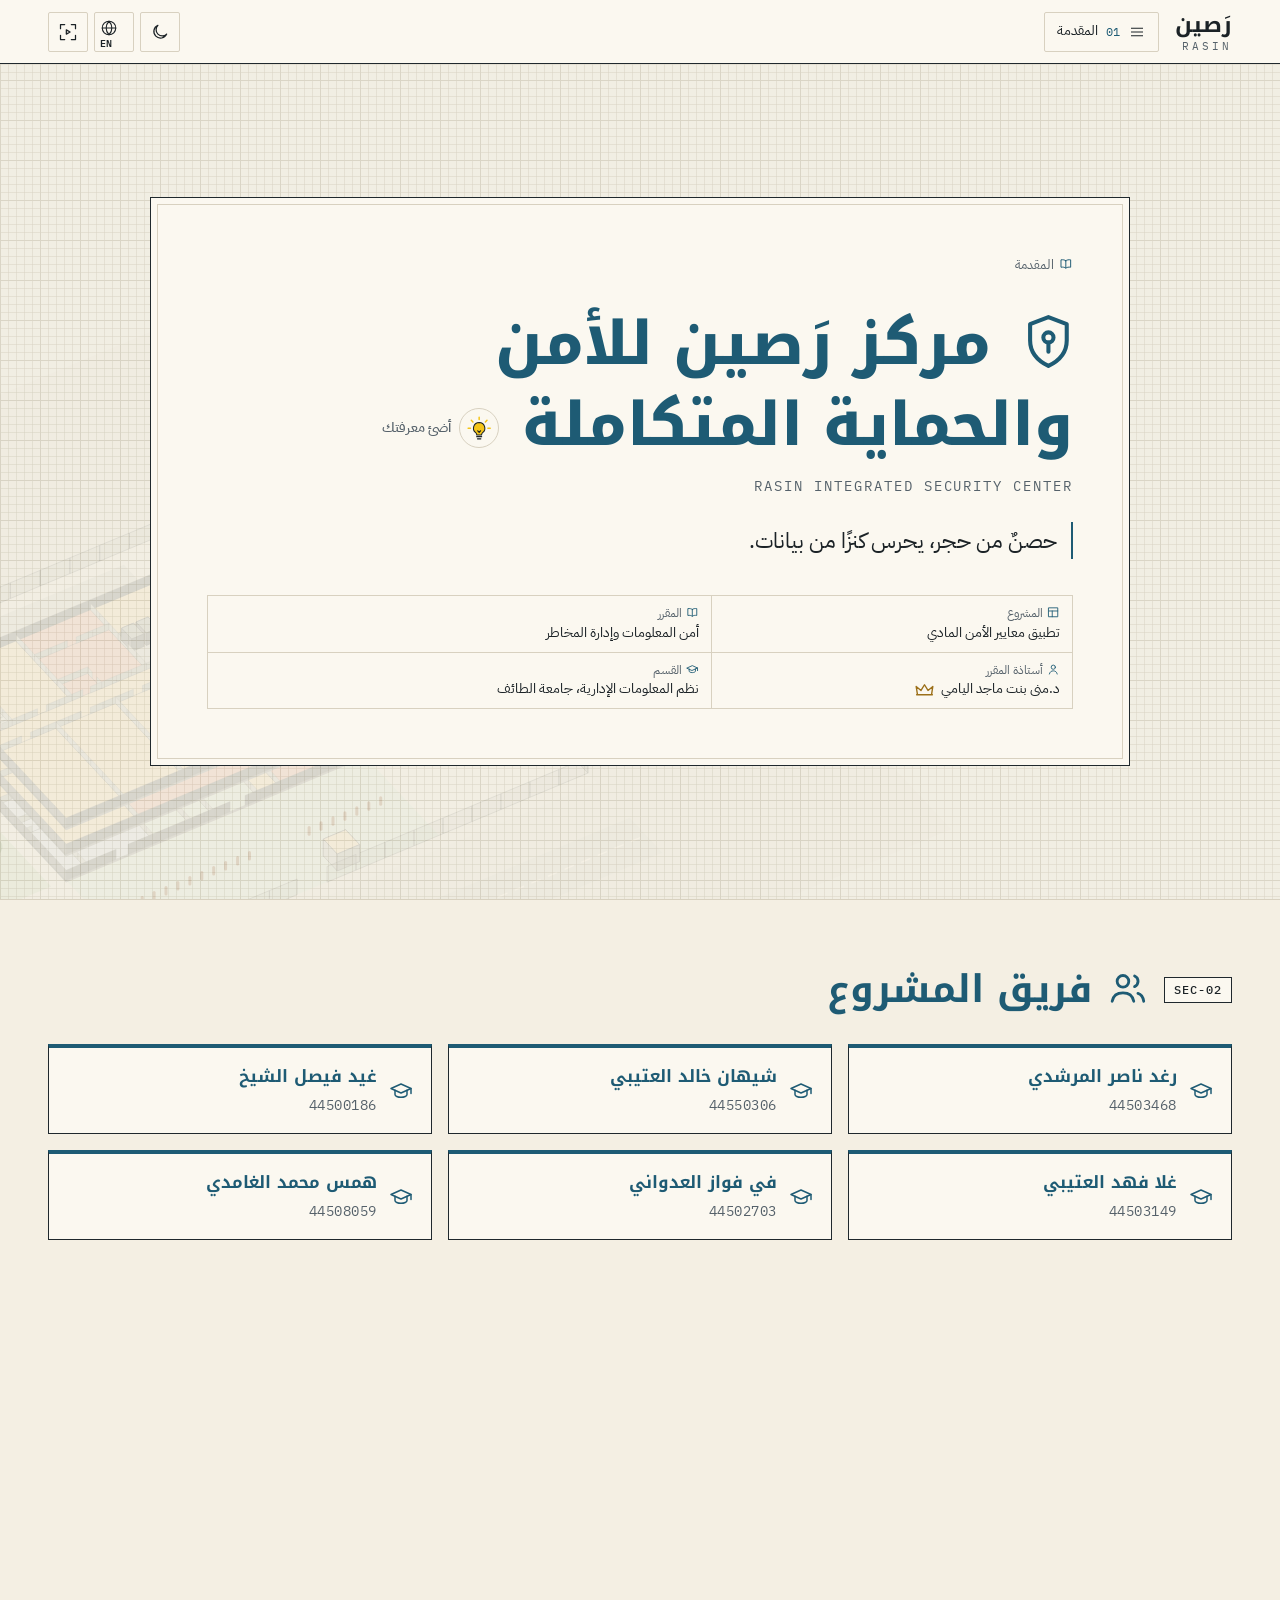
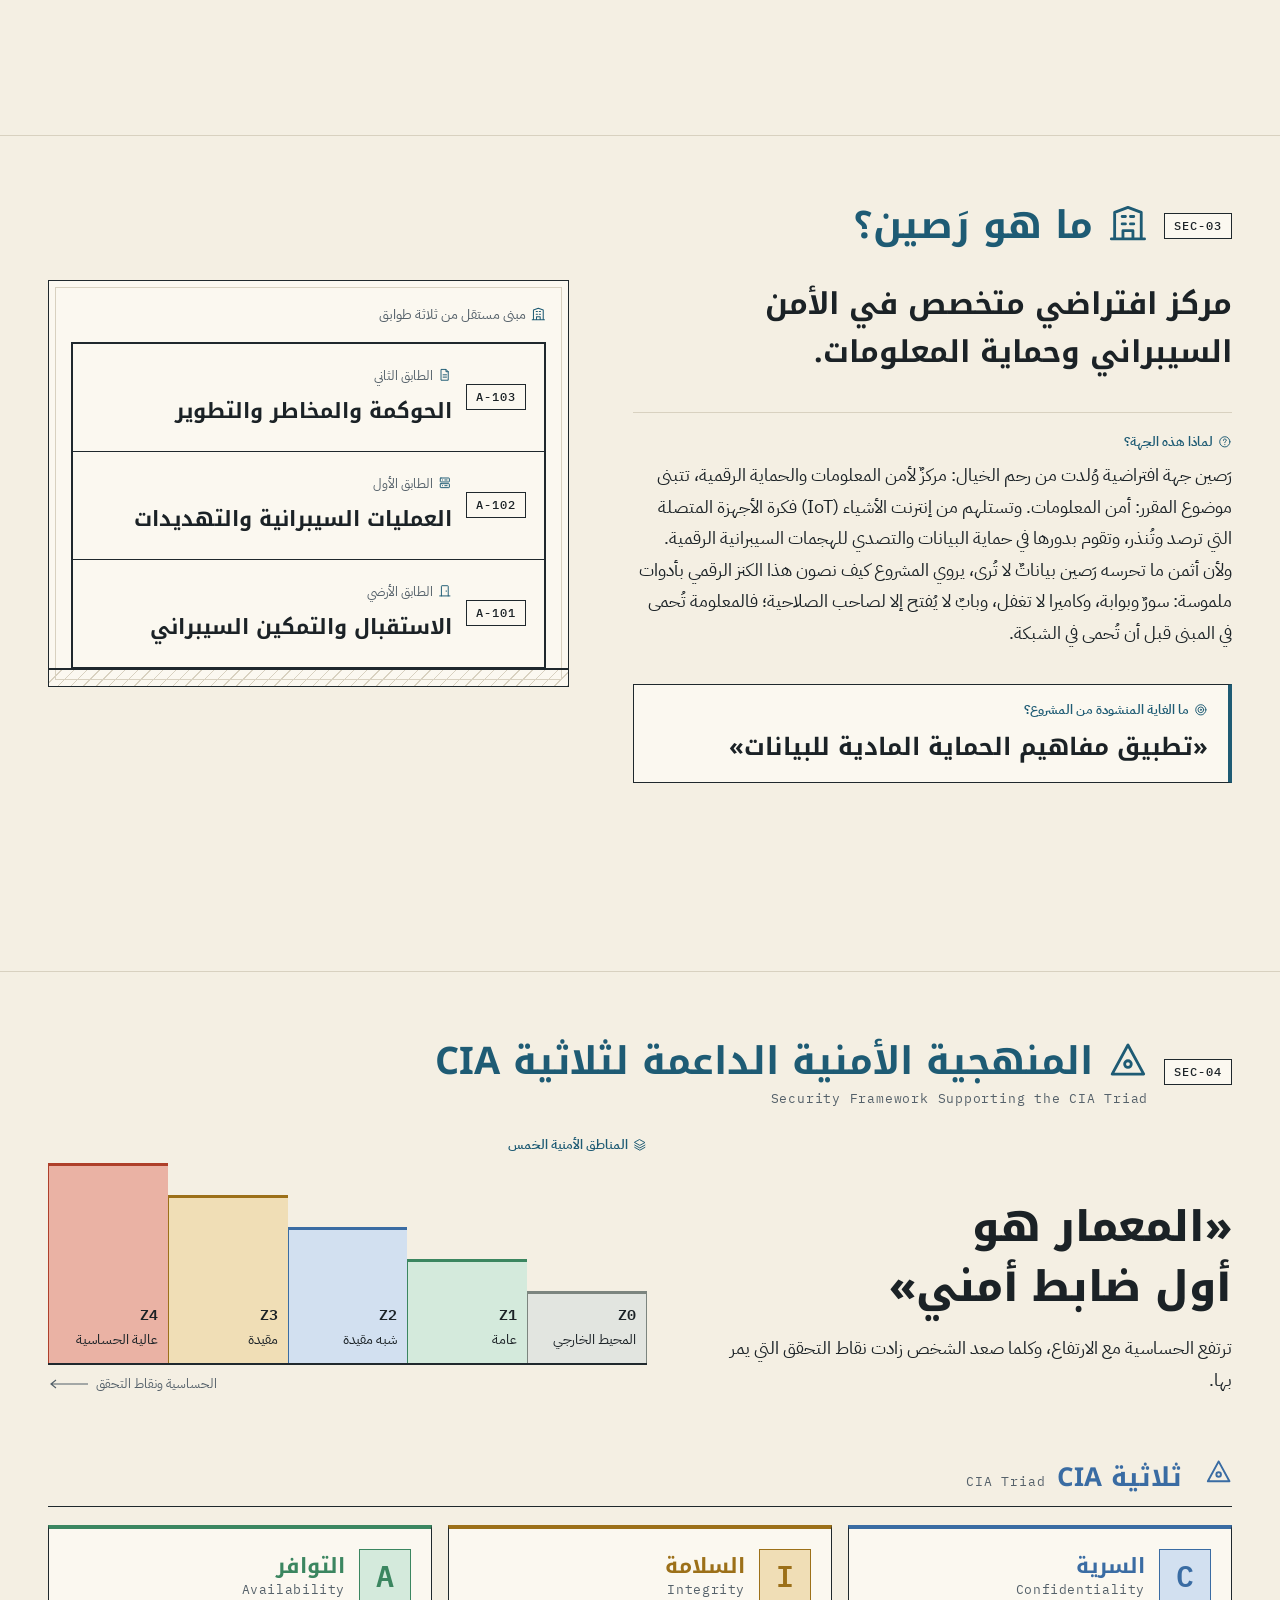
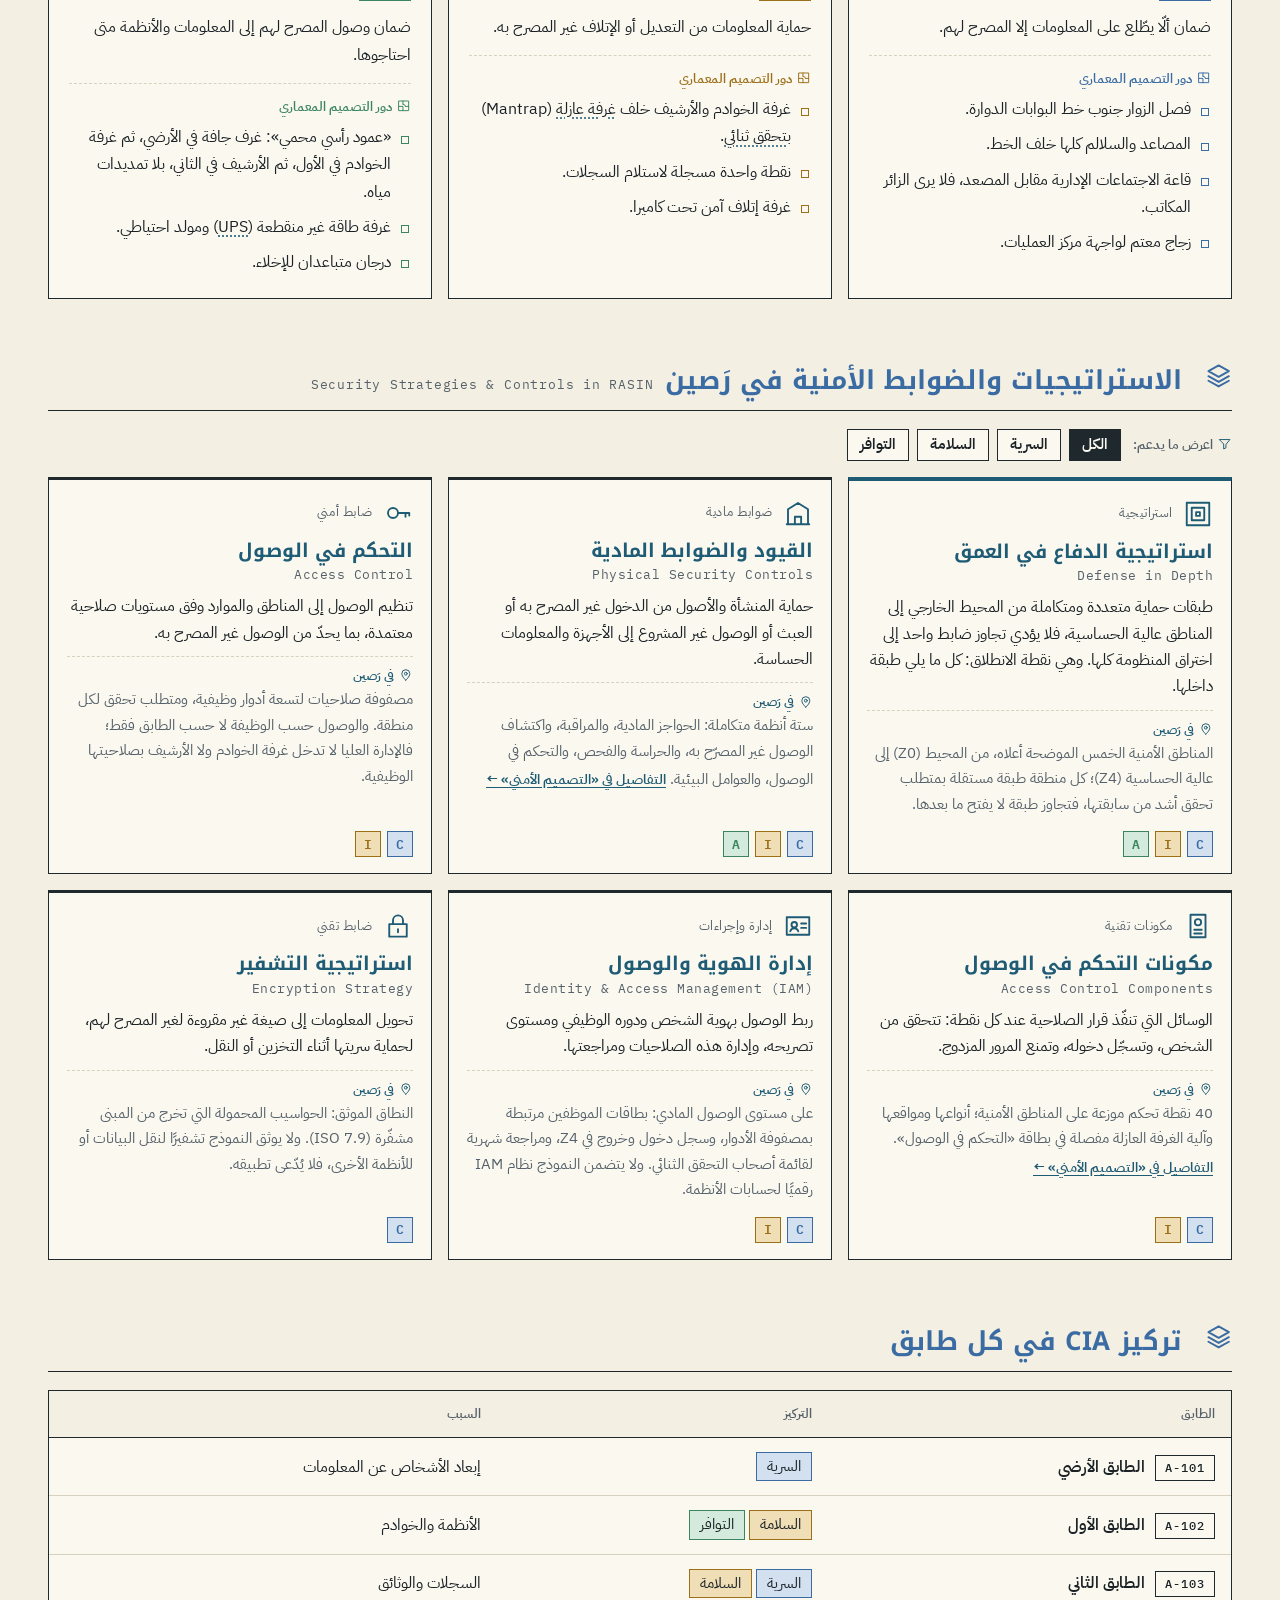
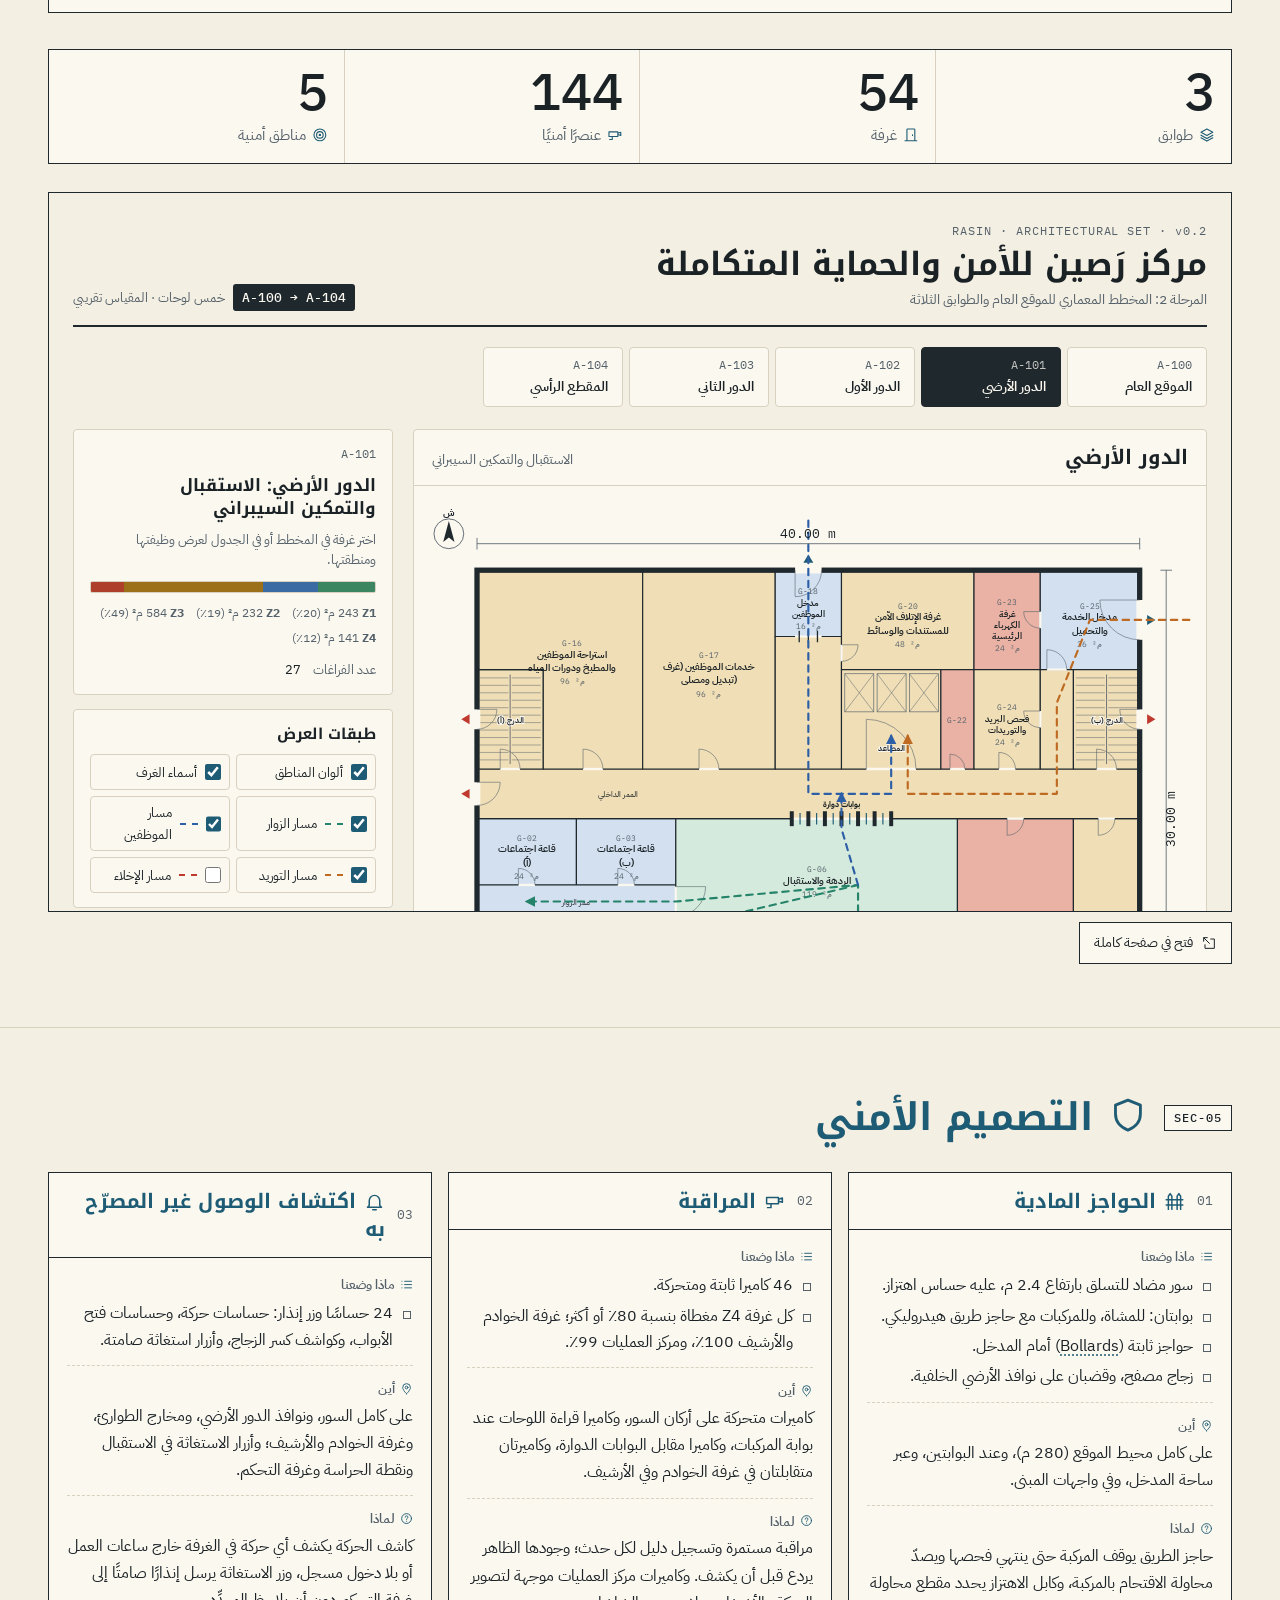
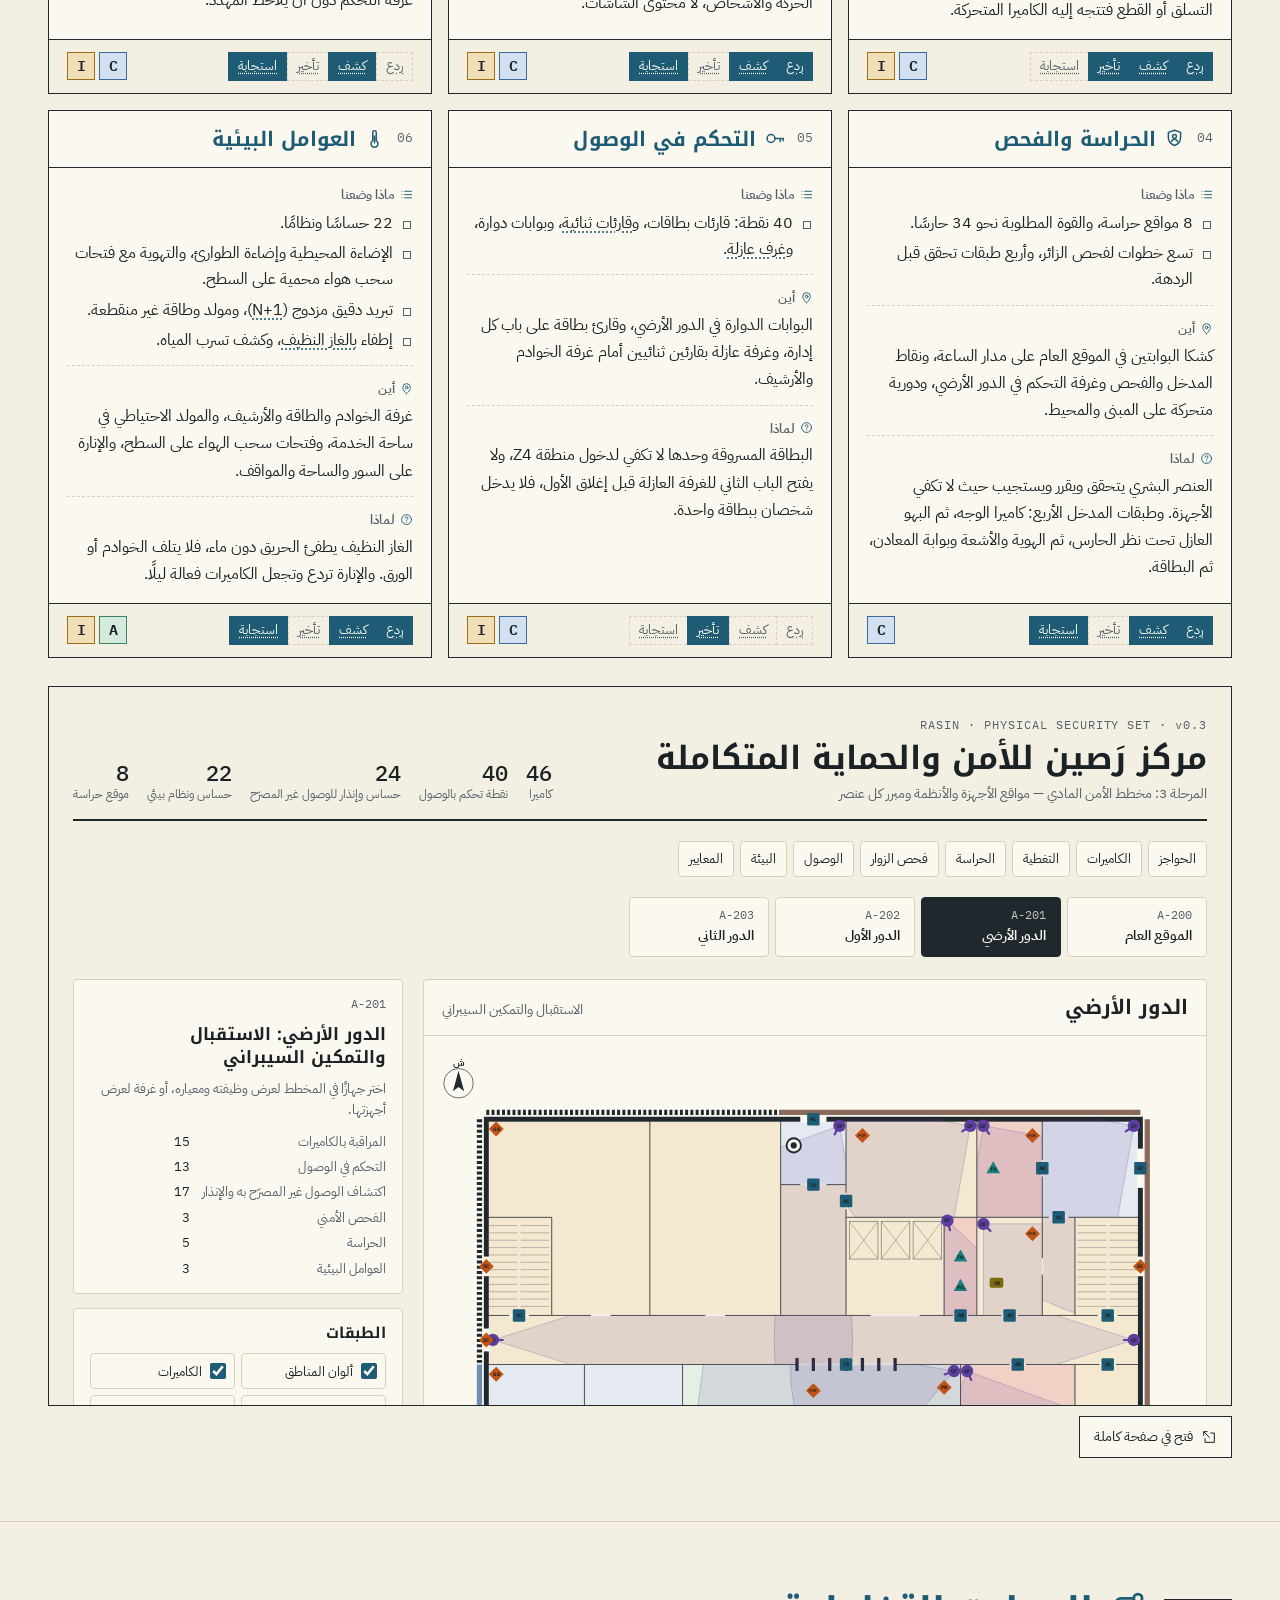
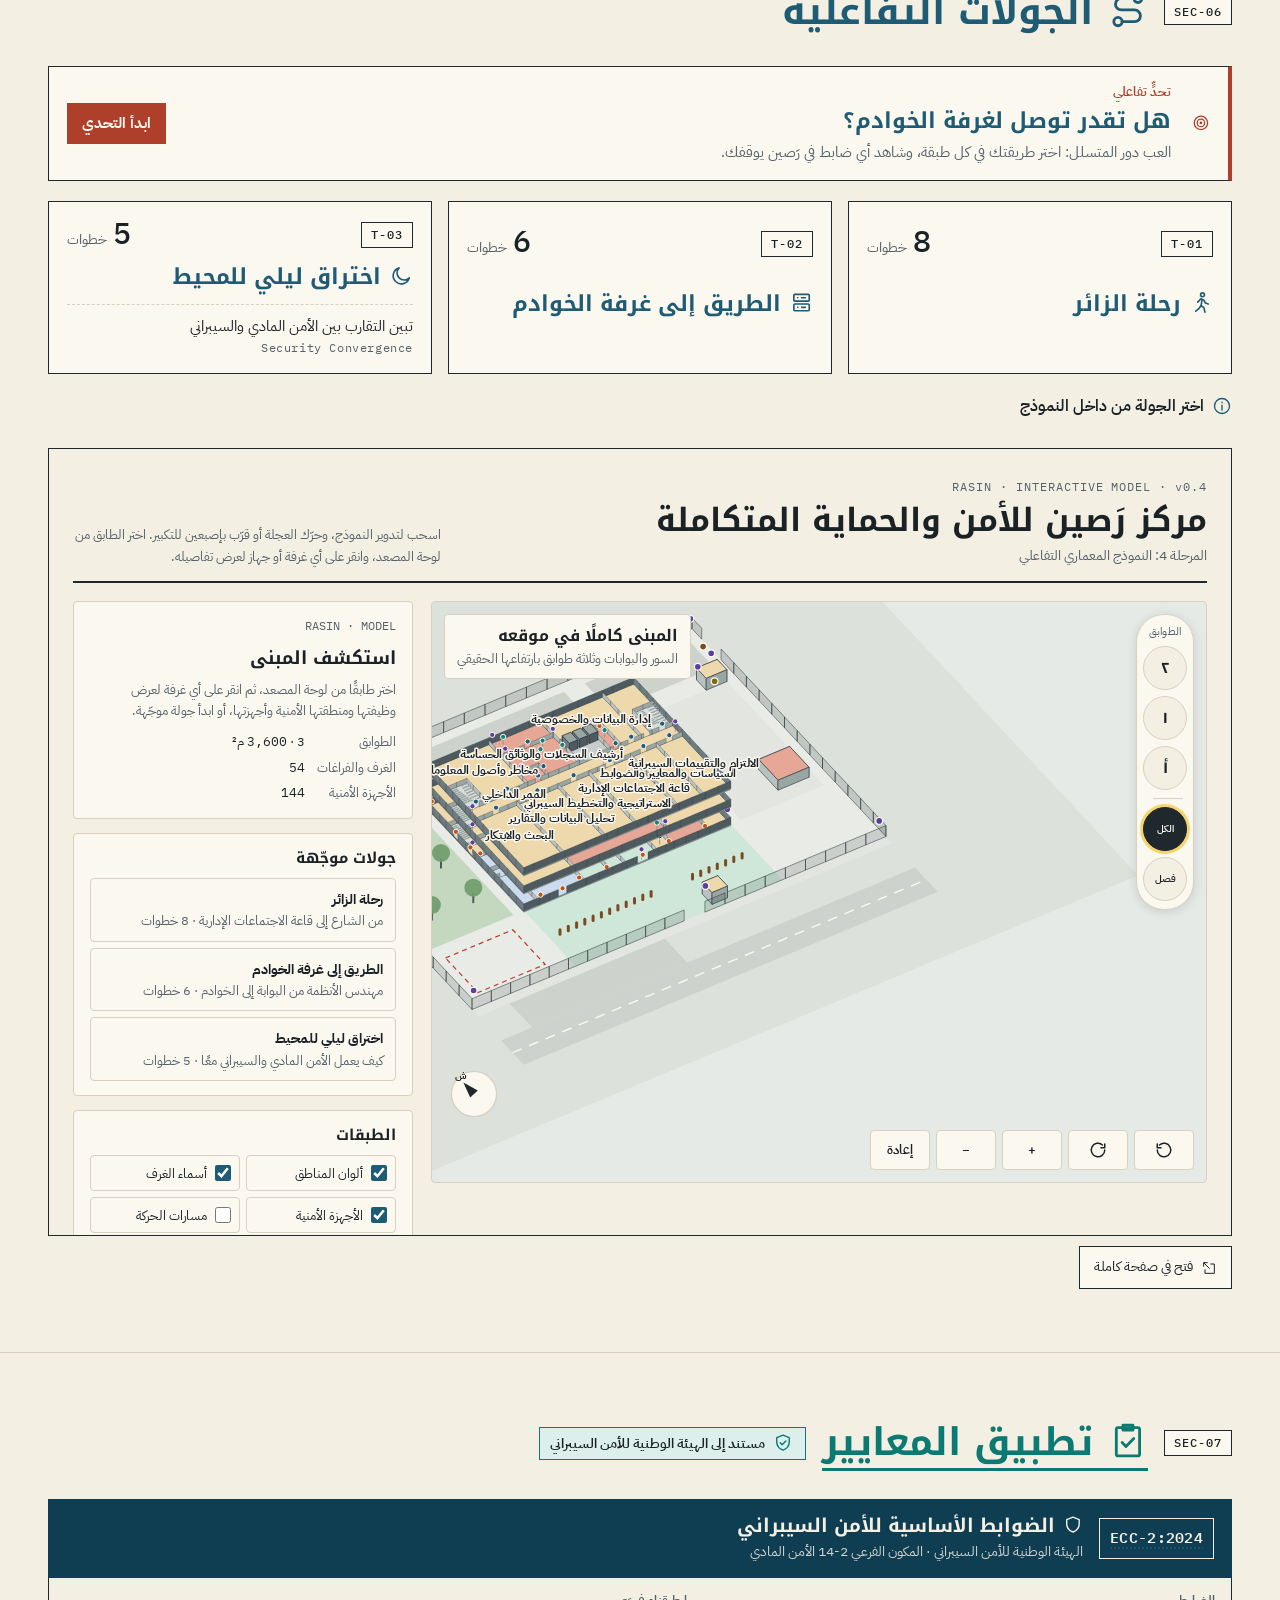
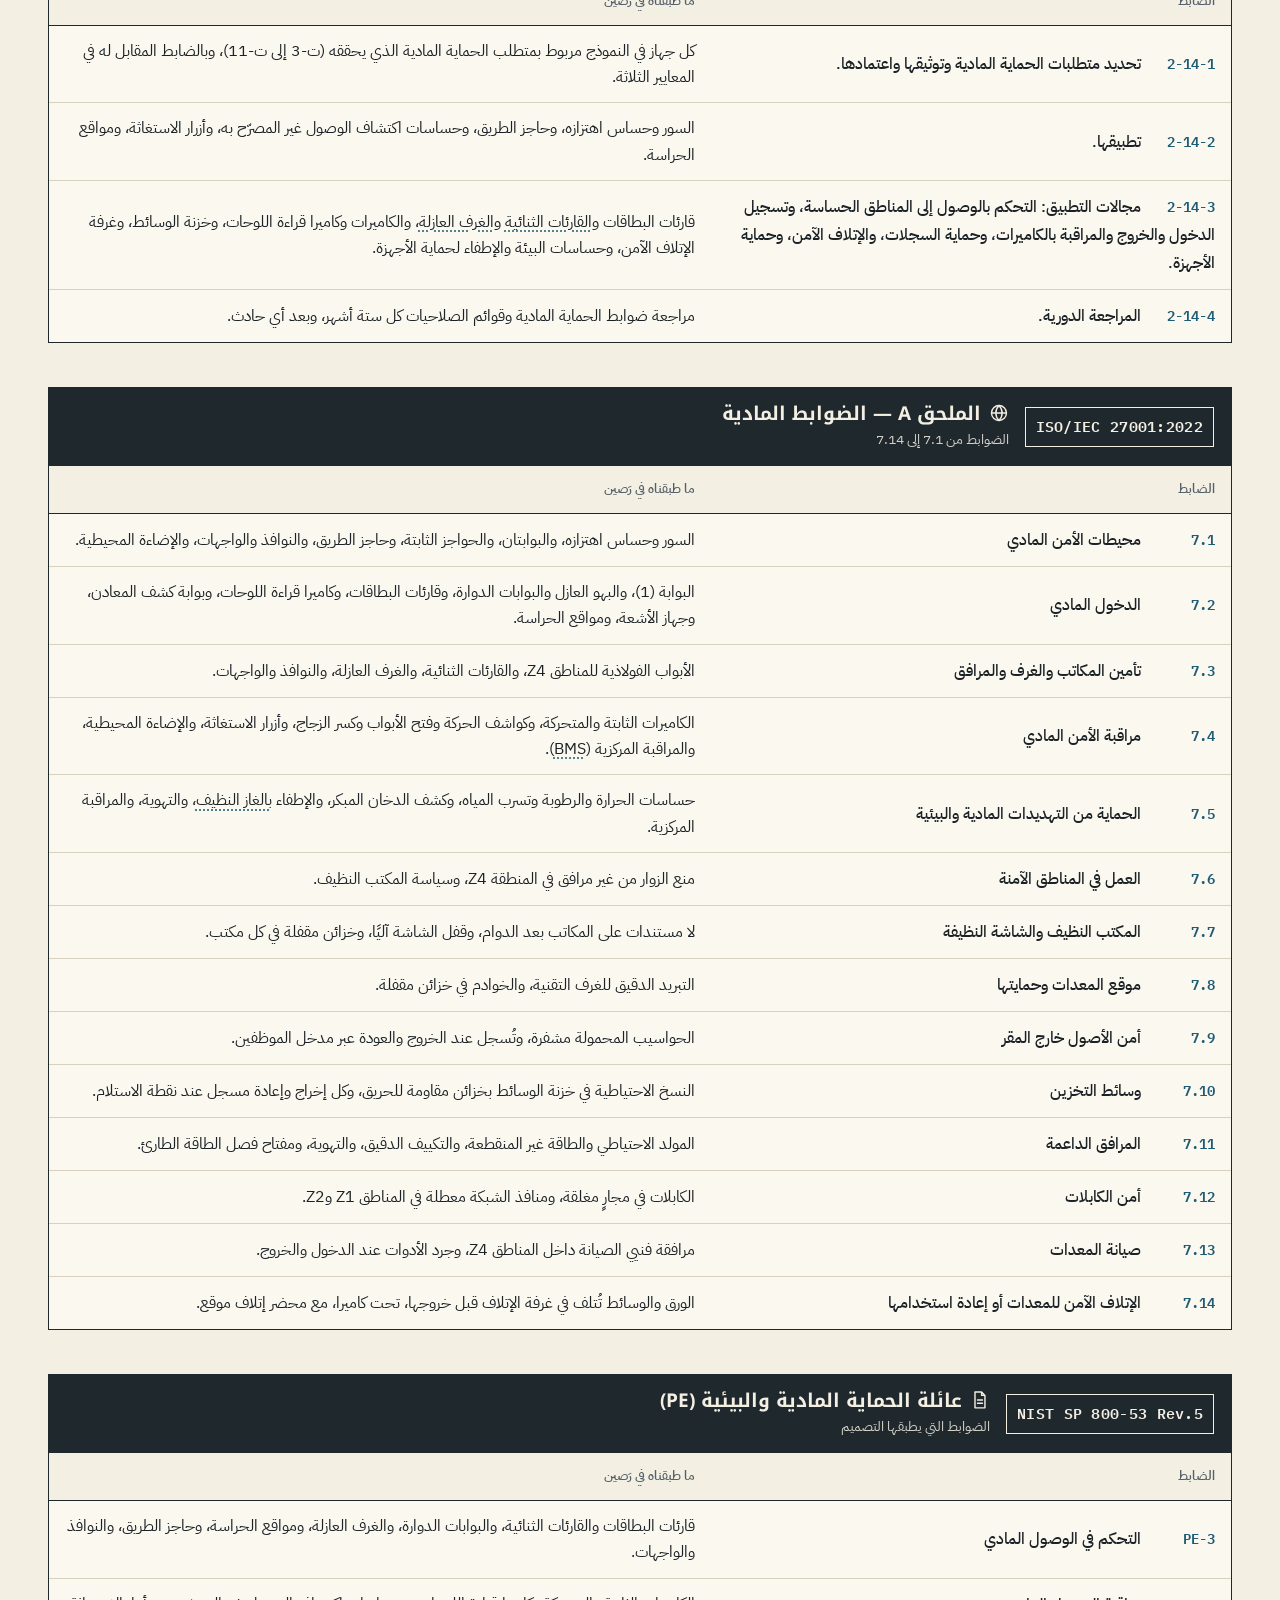
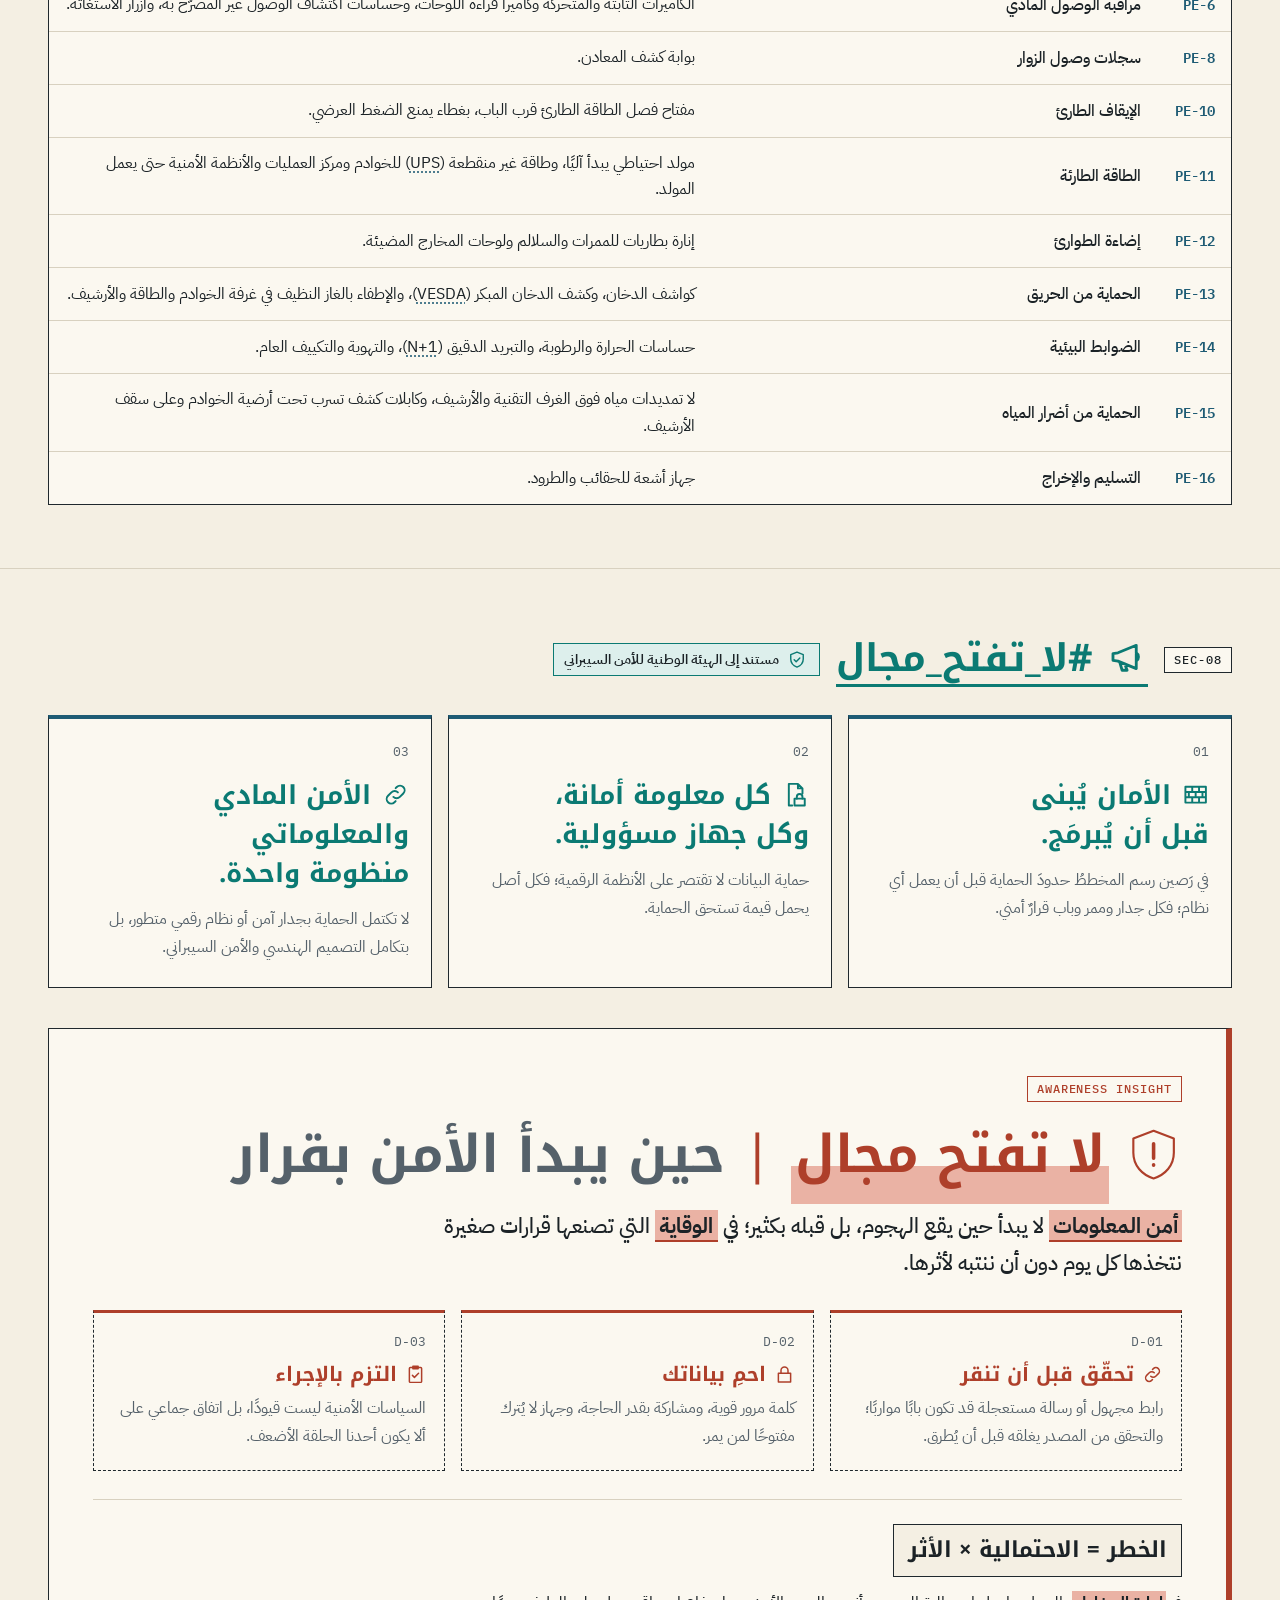
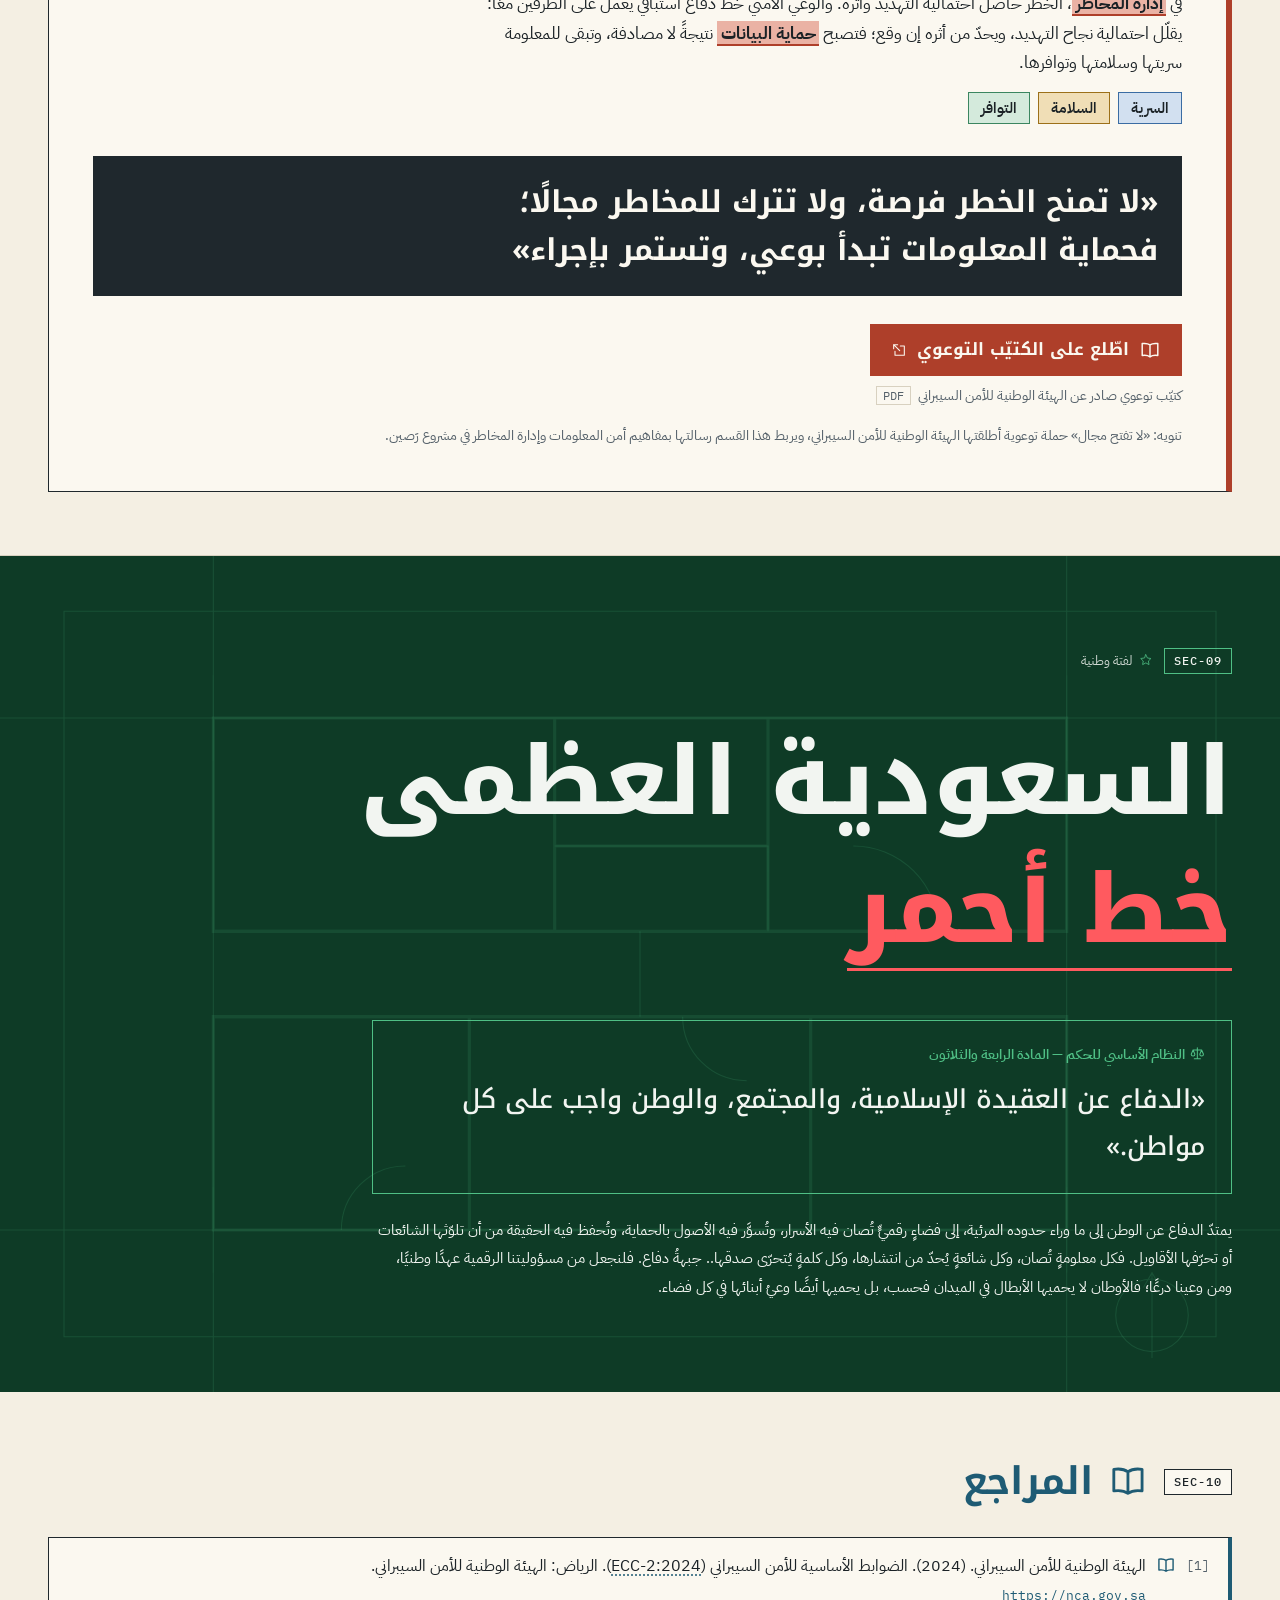
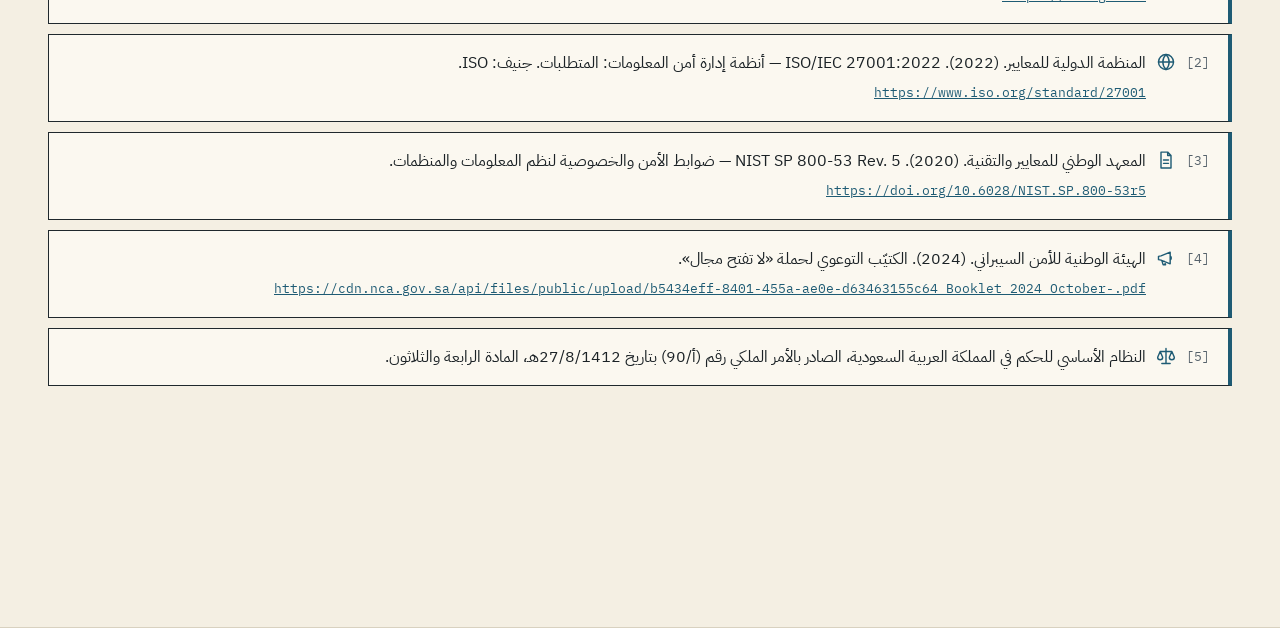
==== commit c2113cb4: "Add intruder challenge (SEC-06) and glossary notes for technical terms Co-Authored-By: Claude Opus 5" ====
--- a/index.html
+++ b/index.html
@@ -638,6 +638,20 @@
     <div class="sec-inner">
       <header class="sec-head"><span class="plate">SEC-06</span><h2 id="s5-title"><svg class="ic" aria-hidden="true" focusable="false"><use href="#i-route"/></svg><span data-i18n="nav.s5">الجولات التفاعلية</span></h2></header>
 
+      <!-- Intruder challenge: content lives in the i18n files (ch.*), rendered by main.js -->
+      <div class="chal" id="chal">
+        <button type="button" class="chal-open" id="chalOpen" aria-expanded="false" aria-controls="chalBody">
+          <svg class="ic chal-ic" aria-hidden="true" focusable="false"><use href="#i-target"/></svg>
+          <span class="chal-text">
+            <span class="chal-badge" data-i18n="ch.badge">تحدٍّ تفاعلي</span>
+            <span class="chal-title" data-i18n="ch.title">هل تقدر توصل لغرفة الخوادم؟</span>
+            <span class="chal-lead" data-i18n="ch.lead">العب دور المتسلل: اختر طريقتك في كل طبقة، وشاهد أي ضابط في رَصين يوقفك.</span>
+          </span>
+          <span class="chal-cta" data-i18n="ch.start">ابدأ التحدي</span>
+        </button>
+        <div class="chal-body" id="chalBody" hidden></div>
+      </div>
+
       <ol class="tours">
         <li class="tour">
           <span class="plate">T-01</span>
@@ -886,6 +900,7 @@
   <span class="progress-text" id="progressText">1 / 10</span>
 </div>
 
+<div class="term-pop" id="termPop" role="tooltip" hidden><p class="term-pop-t"></p><p class="term-pop-d"></p></div>
 <div class="toast" id="toast" role="status" aria-live="polite"></div>
 
 <!-- Fallback dictionaries for file:// (where fetch of the JSON files is blocked). Generated from the JSON files. -->
--- a/assets/css/style.css
+++ b/assets/css/style.css
@@ -750,6 +750,73 @@
 .nogap.rv.in-view .nogap-icon { animation: nogap-pulse 1.2s ease .5s 1; }
 @keyframes nogap-pulse { 0%, 100% { transform: scale(1); } 40% { transform: scale(1.12); } }
 
+/* ---------- SEC-06 · Intruder challenge (collapsed until opened) ---------- */
+.chal { margin-bottom: 20px; background: var(--sheet); border: 1px solid var(--wall); border-inline-start: 4px solid var(--z4s); }
+.chal-open {
+  display: flex; align-items: center; gap: 14px; width: 100%; padding: 14px 18px;
+  font: inherit; color: inherit; text-align: start; background: none; border: 0; cursor: pointer;
+}
+.chal-ic { width: 30px; height: 30px; --ic: var(--z4s); margin: 0; }
+.chal-text { flex: 1; display: flex; flex-direction: column; gap: 2px; }
+.chal-badge { font-size: 12.5px; font-weight: 600; color: var(--z4s); }
+.chal-title { font-family: var(--f-head); font-weight: 700; font-size: clamp(18px, 2vw, 22px); line-height: 1.5; color: var(--accent); }
+.chal-lead { font-size: 14.5px; color: var(--ink-2); }
+.chal-cta {
+  flex: none; padding: 7px 14px; font-weight: 700; font-size: 14.5px;
+  color: var(--sheet); background: var(--z4s); border: 1px solid var(--z4s);
+}
+.chal-open:hover .chal-cta, .chal-open[aria-expanded="true"] .chal-cta { color: var(--z4s); background: var(--sheet); }
+.chal-body { padding: 4px 18px 18px; border-top: 1px dashed var(--rule); }
+.chal-steps { list-style: none; margin: 14px 0 10px; padding: 0; display: grid; grid-template-columns: repeat(5, 1fr); gap: 4px; }
+.chal-steps li { height: 6px; background: var(--rule); }
+.chal-steps li.done, .chal-steps li.now { background: var(--zc); }
+.chal-steps li.now { outline: 2px solid var(--zc); outline-offset: 1px; }
+.cz0 { --zc: var(--z0s); } .cz1 { --zc: var(--z1s); } .cz2 { --zc: var(--z2s); } .cz3 { --zc: var(--z3s); } .cz4 { --zc: var(--z4s); }
+.chal-layer { display: flex; align-items: center; gap: 8px; font-size: 13.5px; font-weight: 600; color: var(--ink-2); }
+.chal-z { display: inline-block; padding: 0 6px; font-family: var(--f-mono); font-size: 12px; color: var(--ink); border: 1px solid var(--zc); background: color-mix(in srgb, var(--zc) 18%, transparent); }
+.chal-q { margin: 6px 0 12px; font-family: var(--f-head); font-size: 19px; line-height: 1.5; }
+.chal-q:focus, .chal-res-t:focus { outline: none; }
+.chal-opts { display: grid; grid-template-columns: repeat(3, minmax(0, 1fr)); gap: 8px; }
+.chal-opt {
+  padding: 10px 12px; font: inherit; font-size: 15px; font-weight: 600; text-align: start; line-height: 1.5;
+  color: var(--ink); background: var(--paper); border: 1px solid var(--wall); cursor: pointer;
+}
+.chal-opt:hover:not(:disabled) { border-color: var(--z4s); color: var(--z4s); }
+.chal-opt:disabled { cursor: default; opacity: .45; }
+.chal-opt.is-chosen { opacity: 1; border: 2px solid var(--z4s); color: var(--z4s); }
+.chal-res { margin-top: 12px; padding: 12px 14px; background: color-mix(in srgb, var(--z4) 35%, var(--sheet)); border: 1px solid var(--z4s); }
+.chal-res-t { font-family: var(--f-head); font-weight: 700; font-size: 16.5px; color: var(--ink); }
+.chal-stop { color: var(--z4s); }
+.chal-res-w { margin-top: 4px; font-size: 15px; line-height: 1.7; }
+.chal-type { display: inline-block; margin-top: 8px; padding: 1px 8px; font-size: 12.5px; font-weight: 600; color: var(--accent); border: 1px solid var(--accent); }
+.chal-btn {
+  margin-top: 12px; padding: 8px 14px; font: inherit; font-size: 14.5px; font-weight: 700; cursor: pointer;
+  color: var(--sheet); background: var(--accent); border: 1px solid var(--accent);
+}
+.chal-btn:hover { color: var(--accent); background: var(--sheet); }
+.chal-btn-ghost { color: var(--accent); background: transparent; }
+.chal-actions { display: flex; flex-wrap: wrap; gap: 8px; }
+.chal-end-text { font-size: 15.5px; line-height: 1.8; max-width: 80ch; margin-bottom: 12px; }
+.chal-log { list-style: none; margin: 4px 0 0; padding: 0; display: grid; gap: 6px; }
+.chal-log li { display: flex; flex-wrap: wrap; align-items: center; gap: 8px; font-size: 15px; }
+.chal-log .chal-type { margin-top: 0; }
+@media (max-width: 760px) {
+  .chal-opts { grid-template-columns: 1fr; }
+  .chal-open { flex-wrap: wrap; }
+  .chal-cta { width: 100%; text-align: center; }
+}
+
+/* ---------- Glossary terms (marked by main.js) ---------- */
+.term { text-decoration: underline dotted; text-decoration-color: var(--accent); text-underline-offset: 4px; cursor: help; }
+.term:hover, .term:focus-visible { text-decoration-style: solid; }
+.term-pop {
+  position: fixed; z-index: 80; max-width: min(300px, calc(100vw - 16px));
+  padding: 10px 12px; background: var(--sheet); border: 1px solid var(--wall); border-top: 3px solid var(--accent);
+  pointer-events: none;
+}
+.term-pop-t { font-family: var(--f-head); font-weight: 700; font-size: 14.5px; color: var(--accent); margin-bottom: 2px; }
+.term-pop-d { font-size: 14px; line-height: 1.65; color: var(--ink); }
+
 /* ---------- SEC-10 · References ---------- */
 .refs { list-style: none; margin: 0; padding: 0; display: grid; gap: 10px; }
 .refs li {
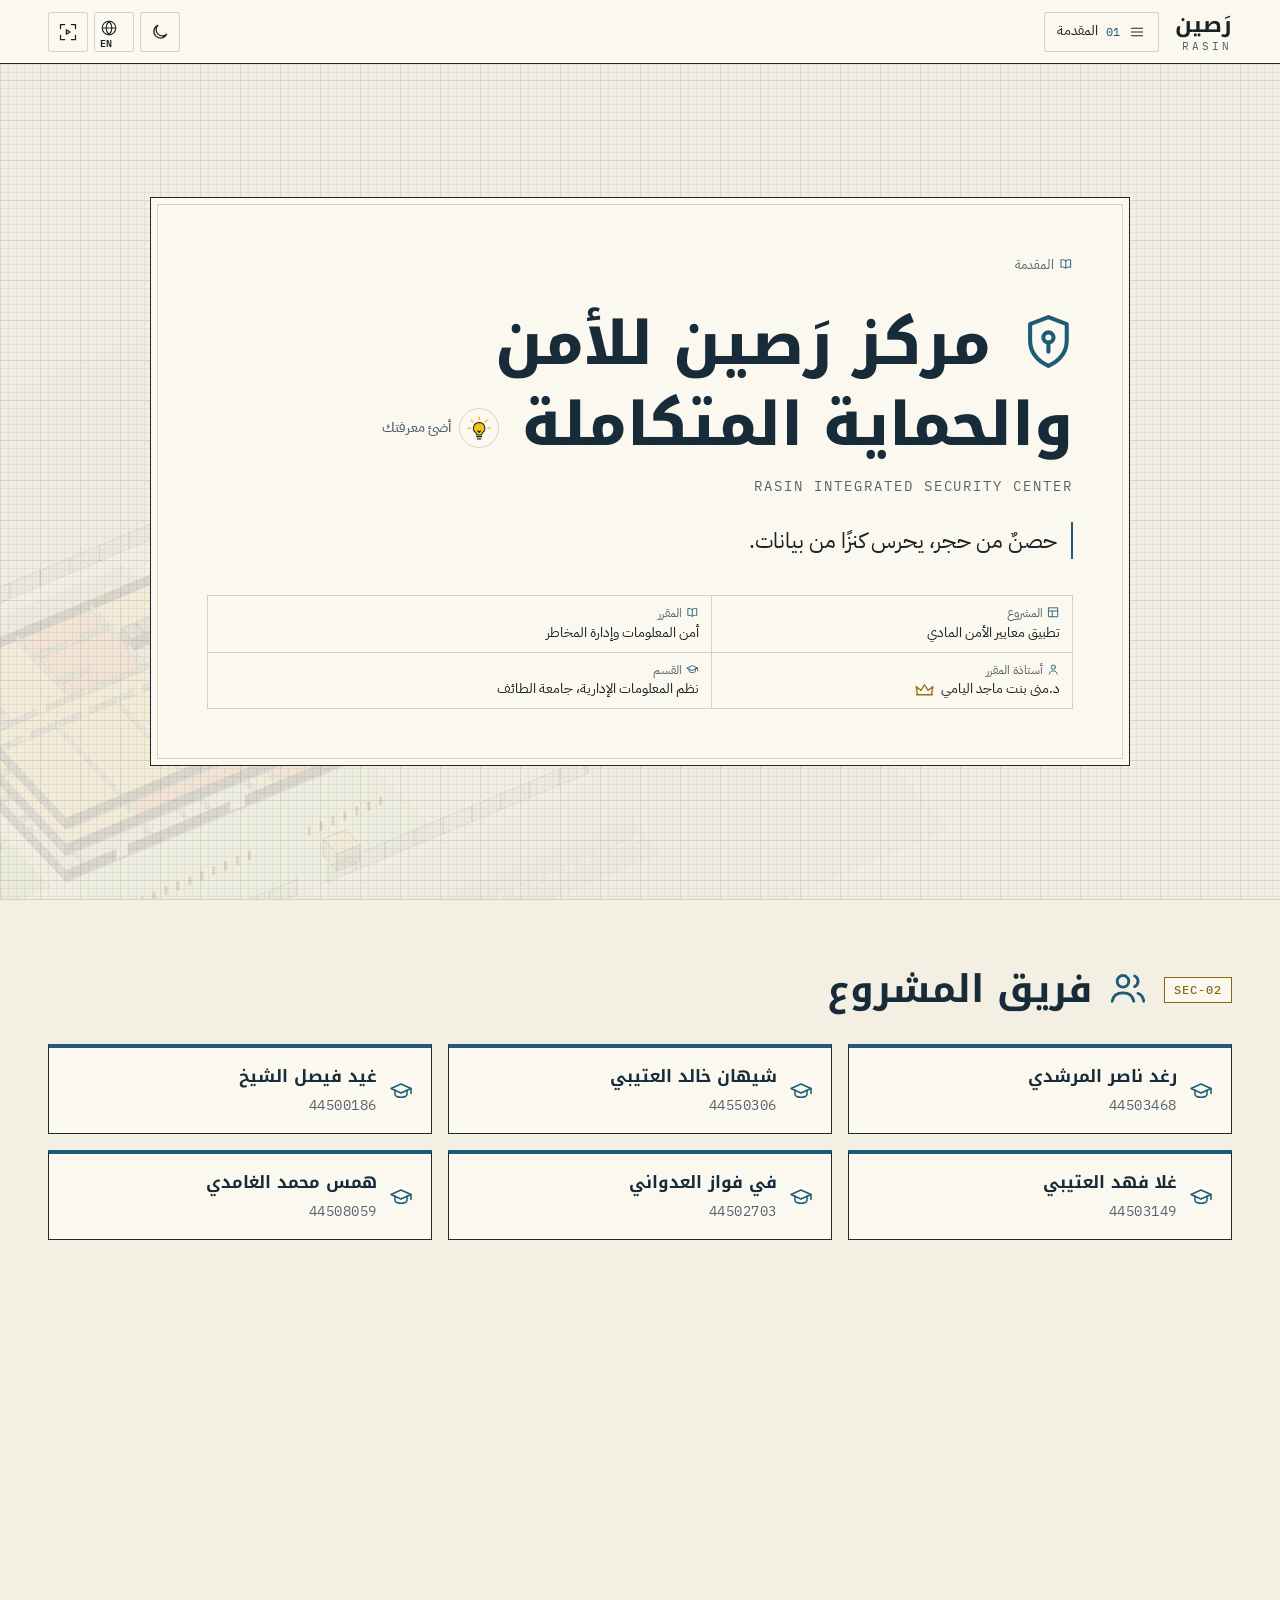
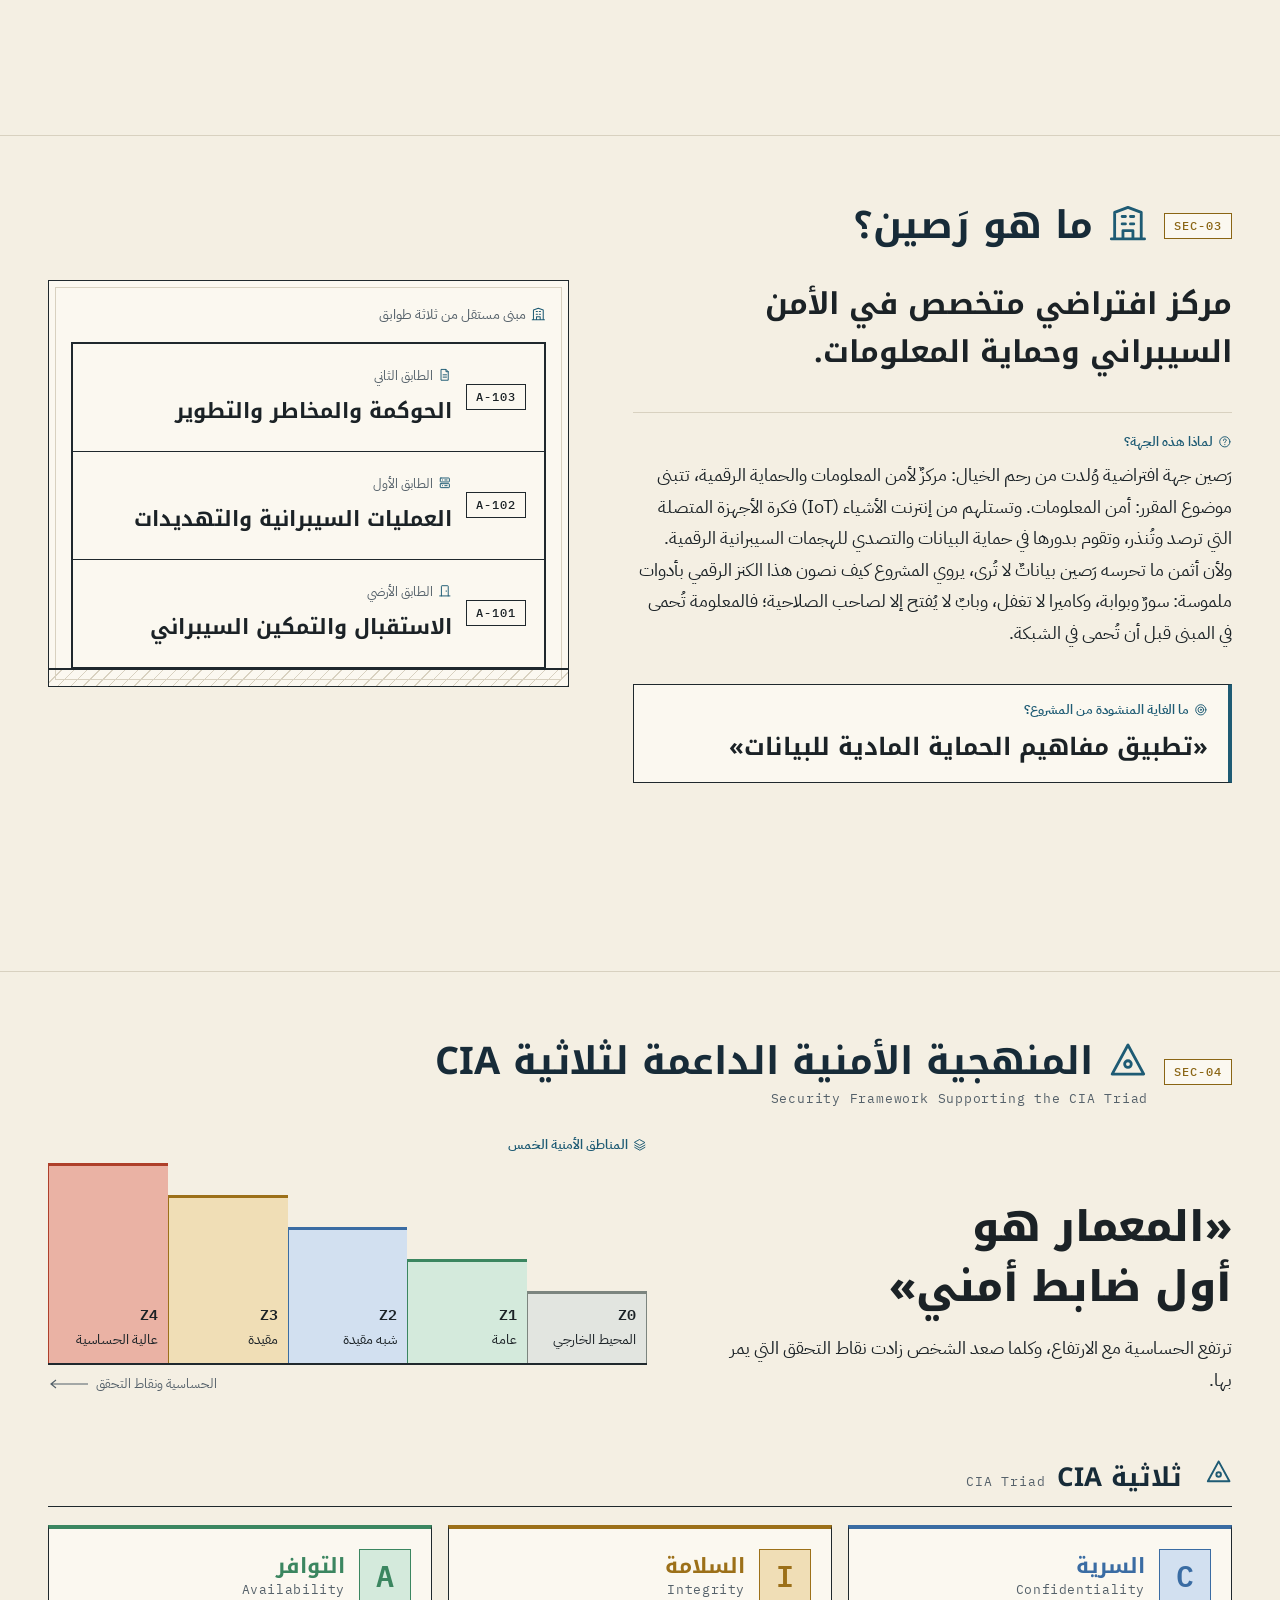
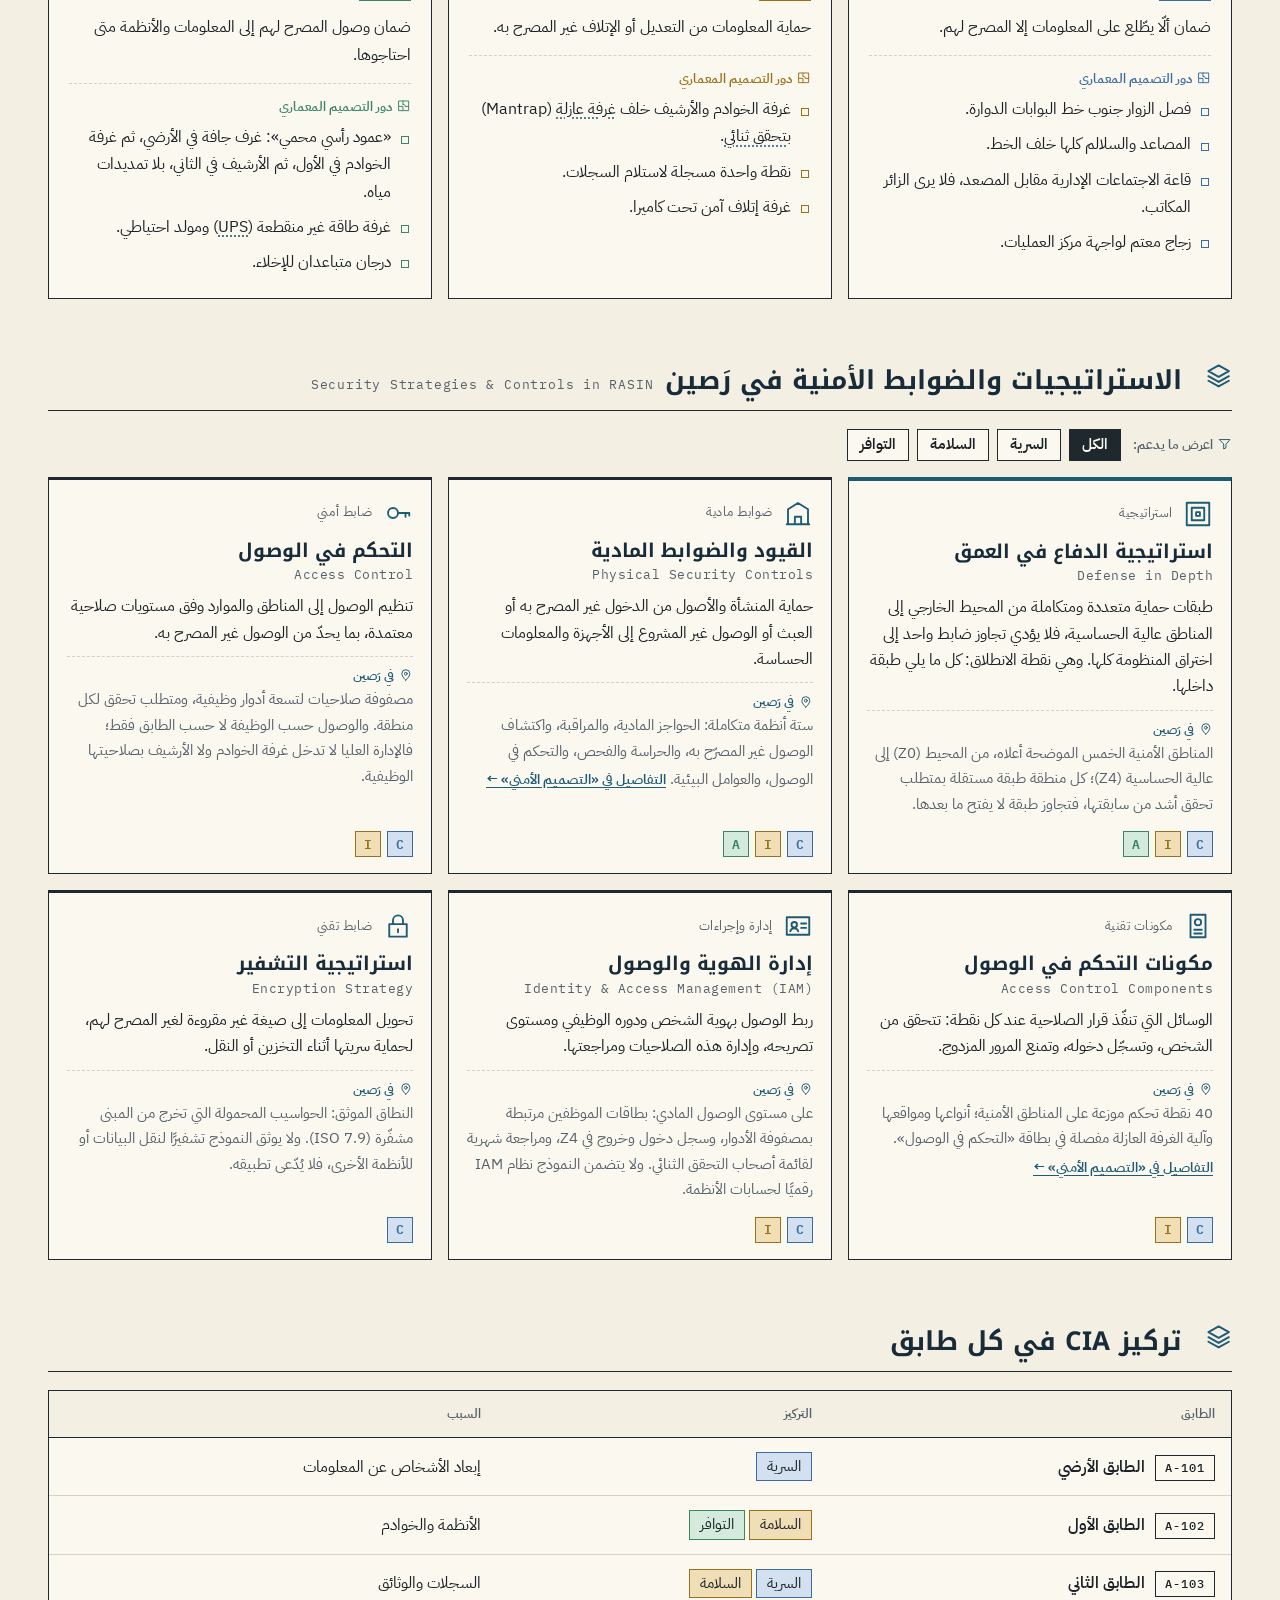
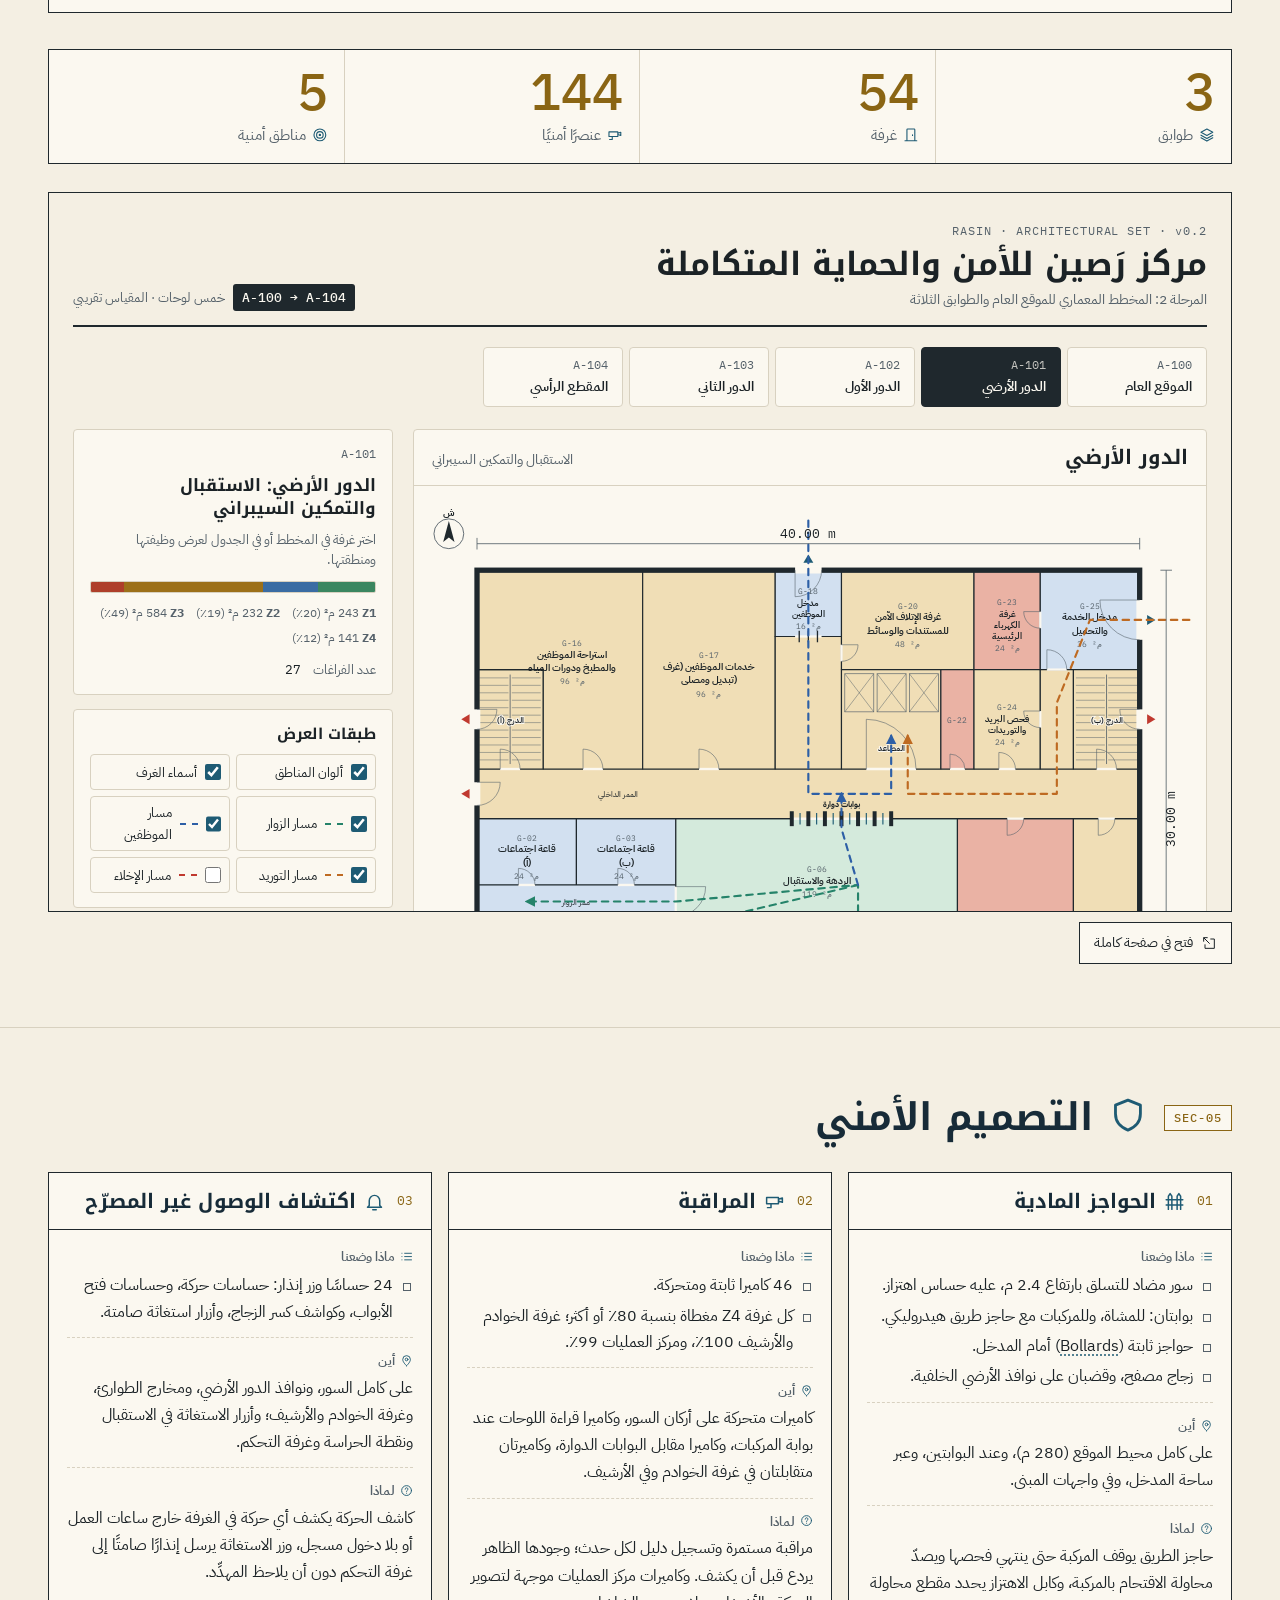
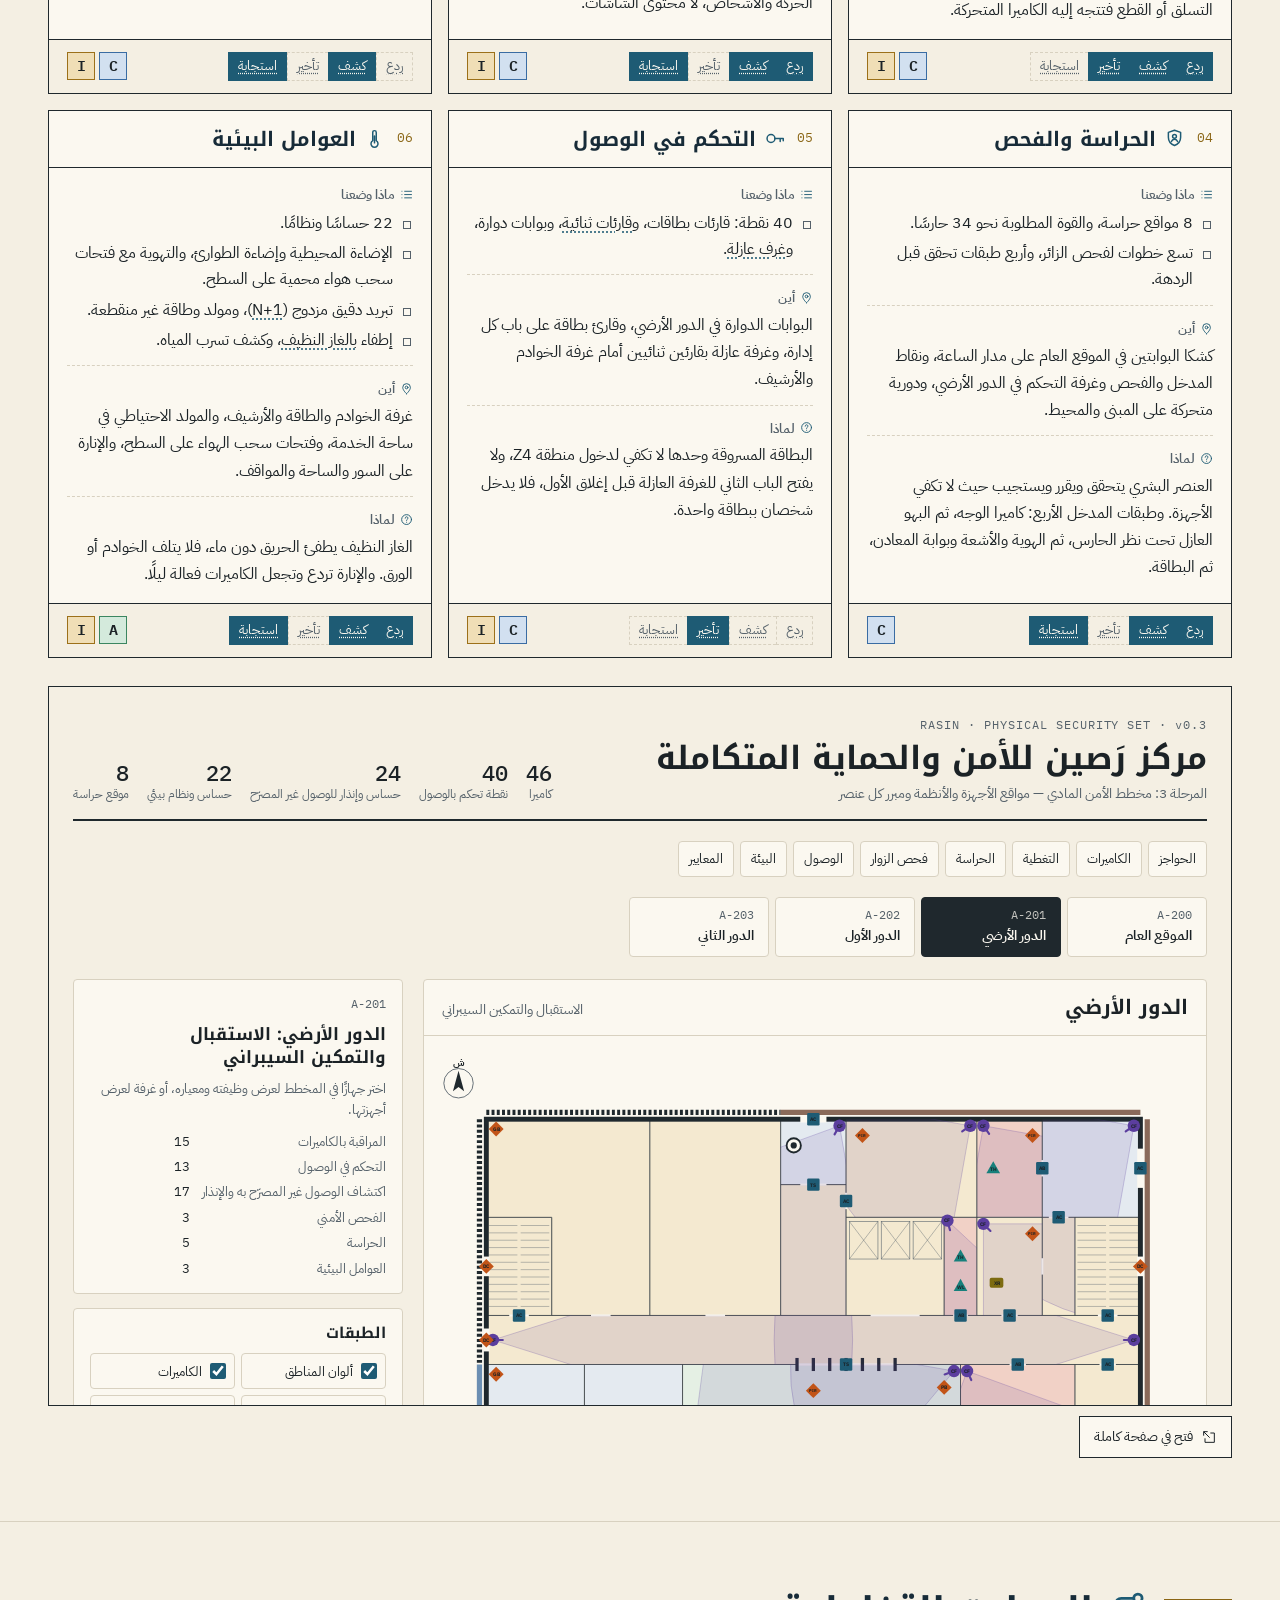
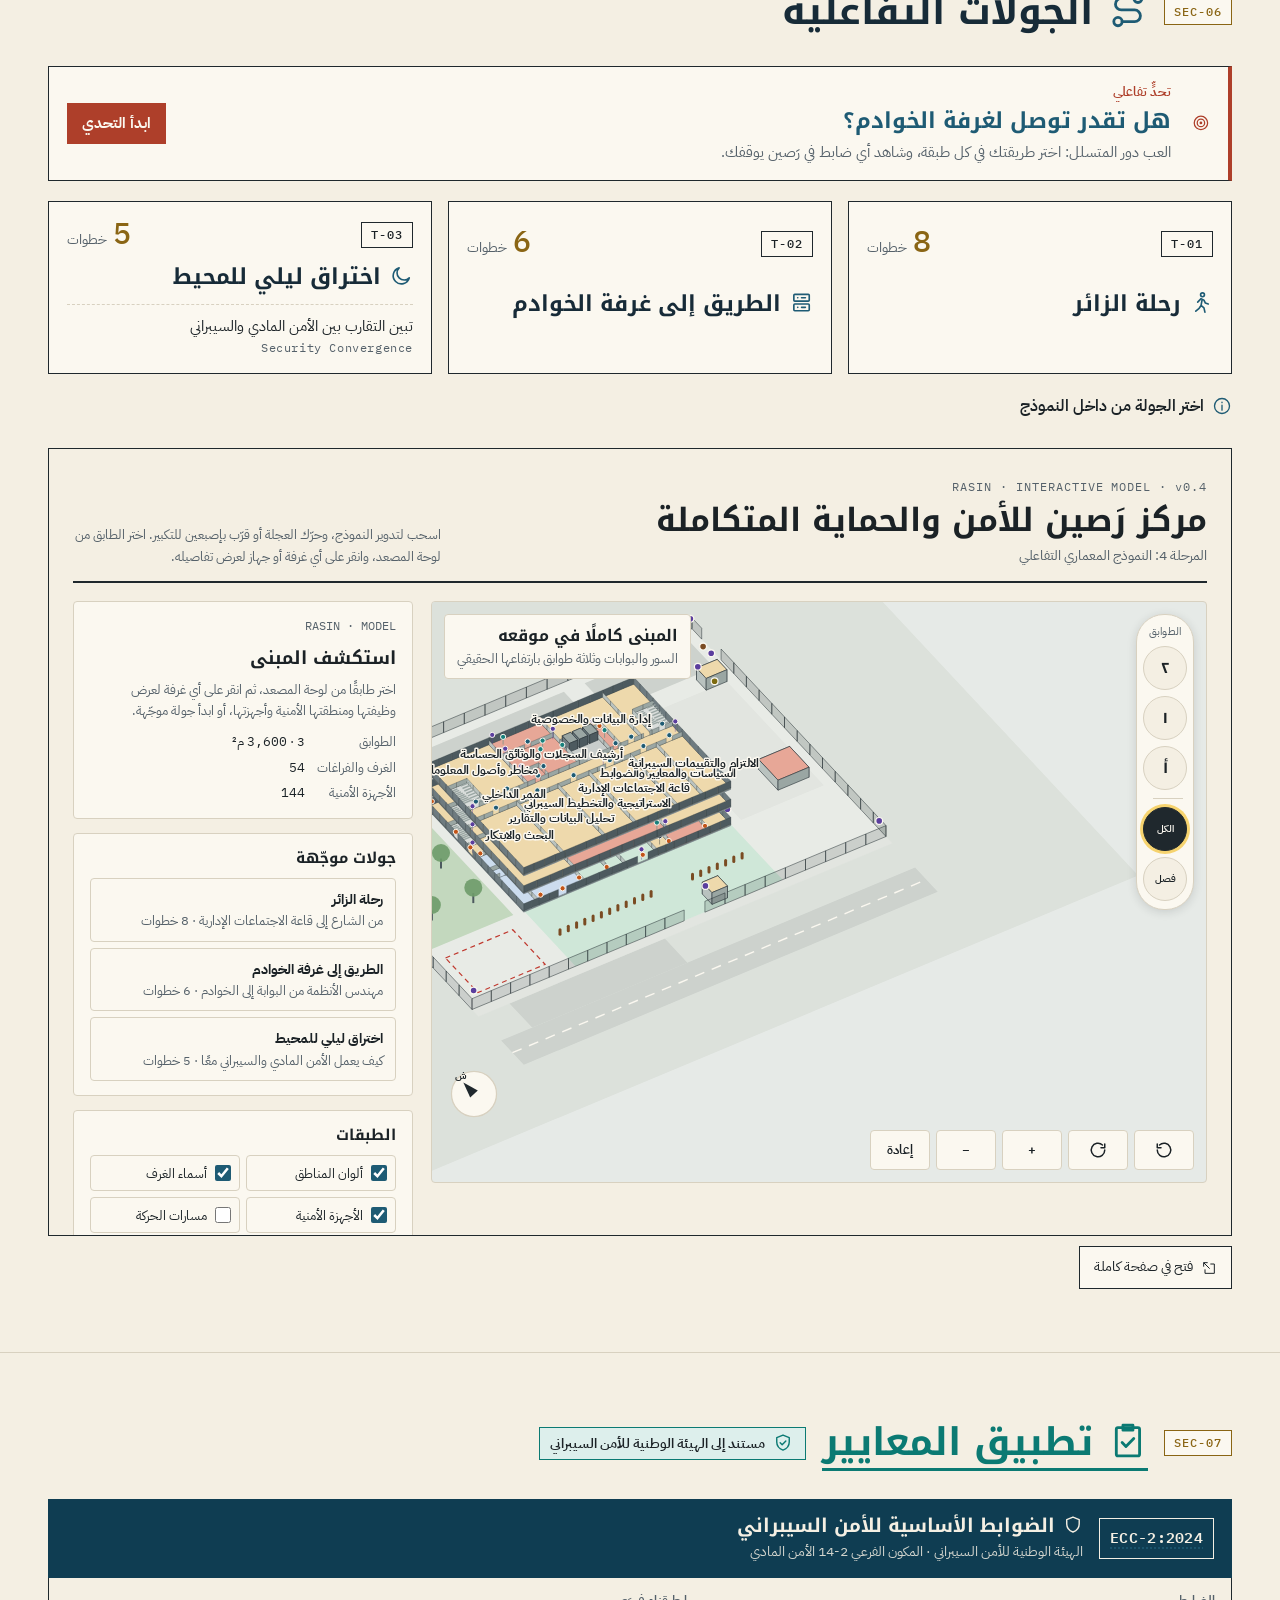
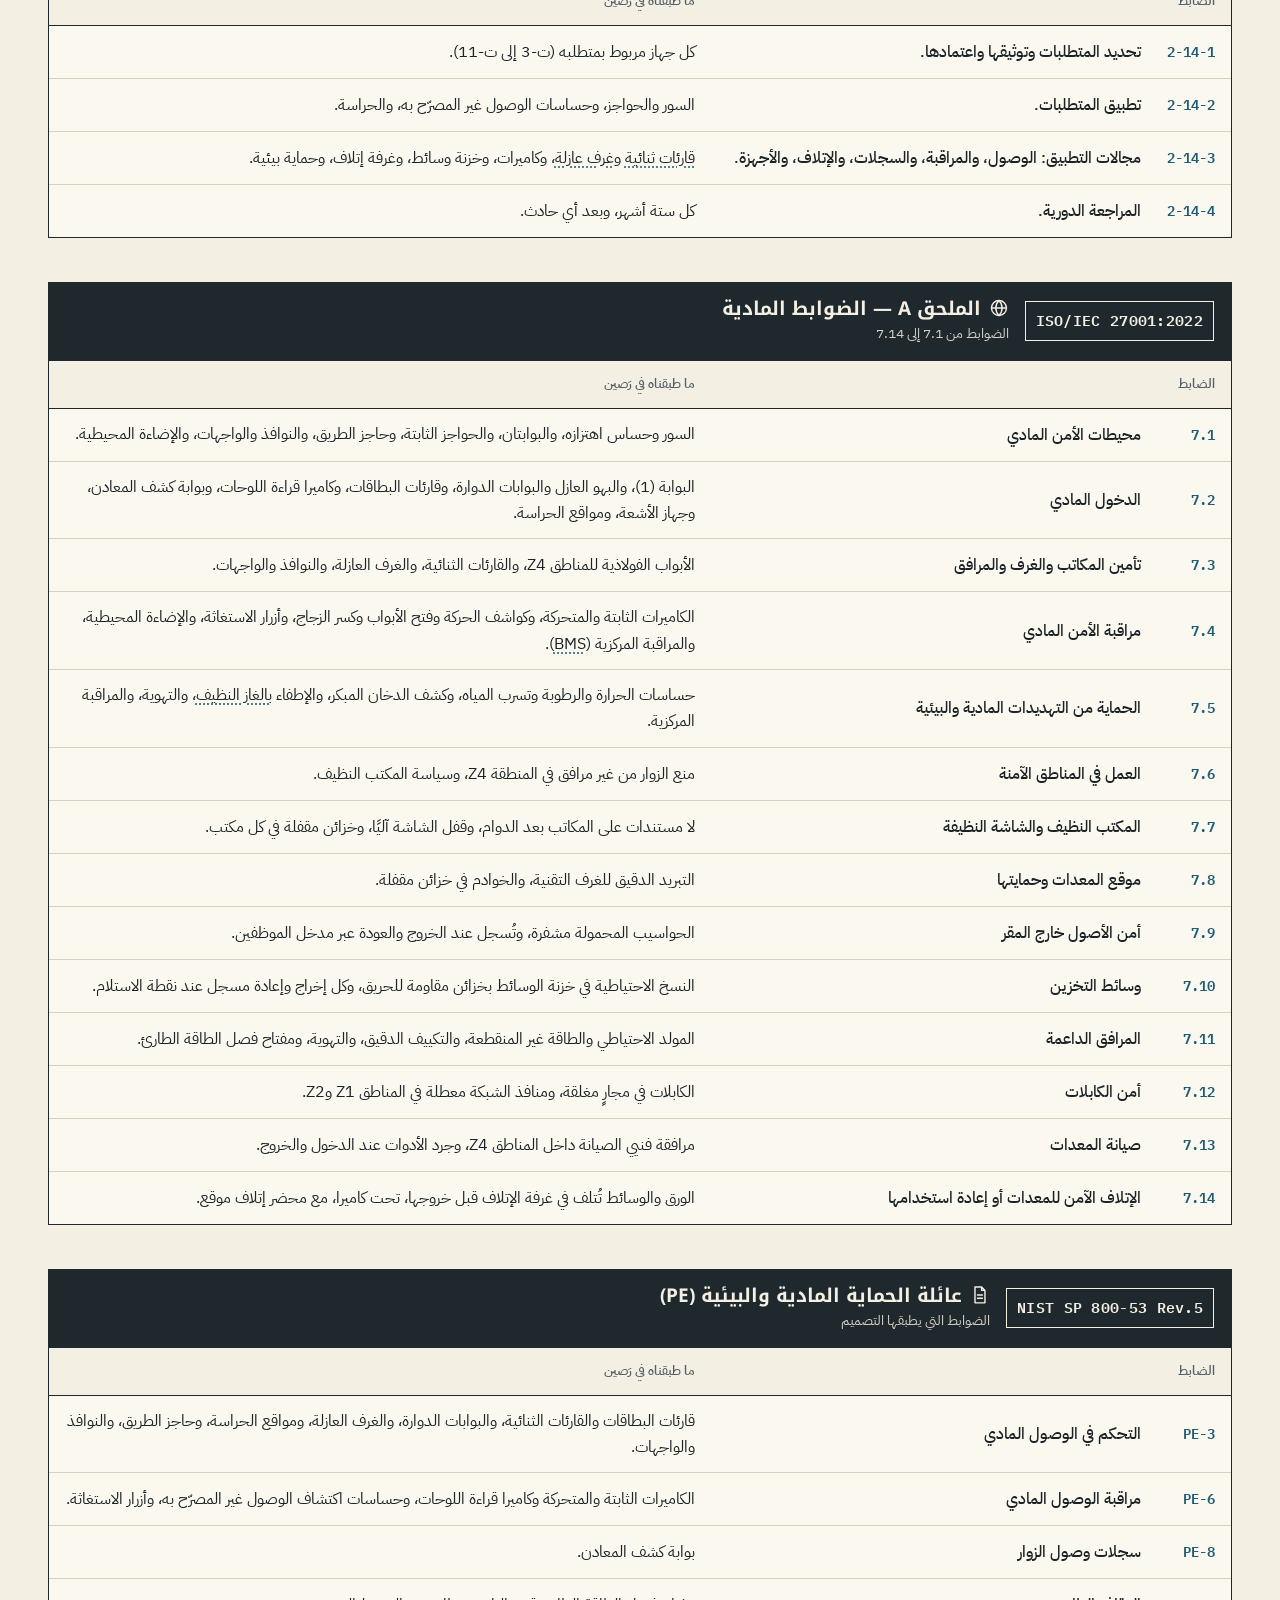
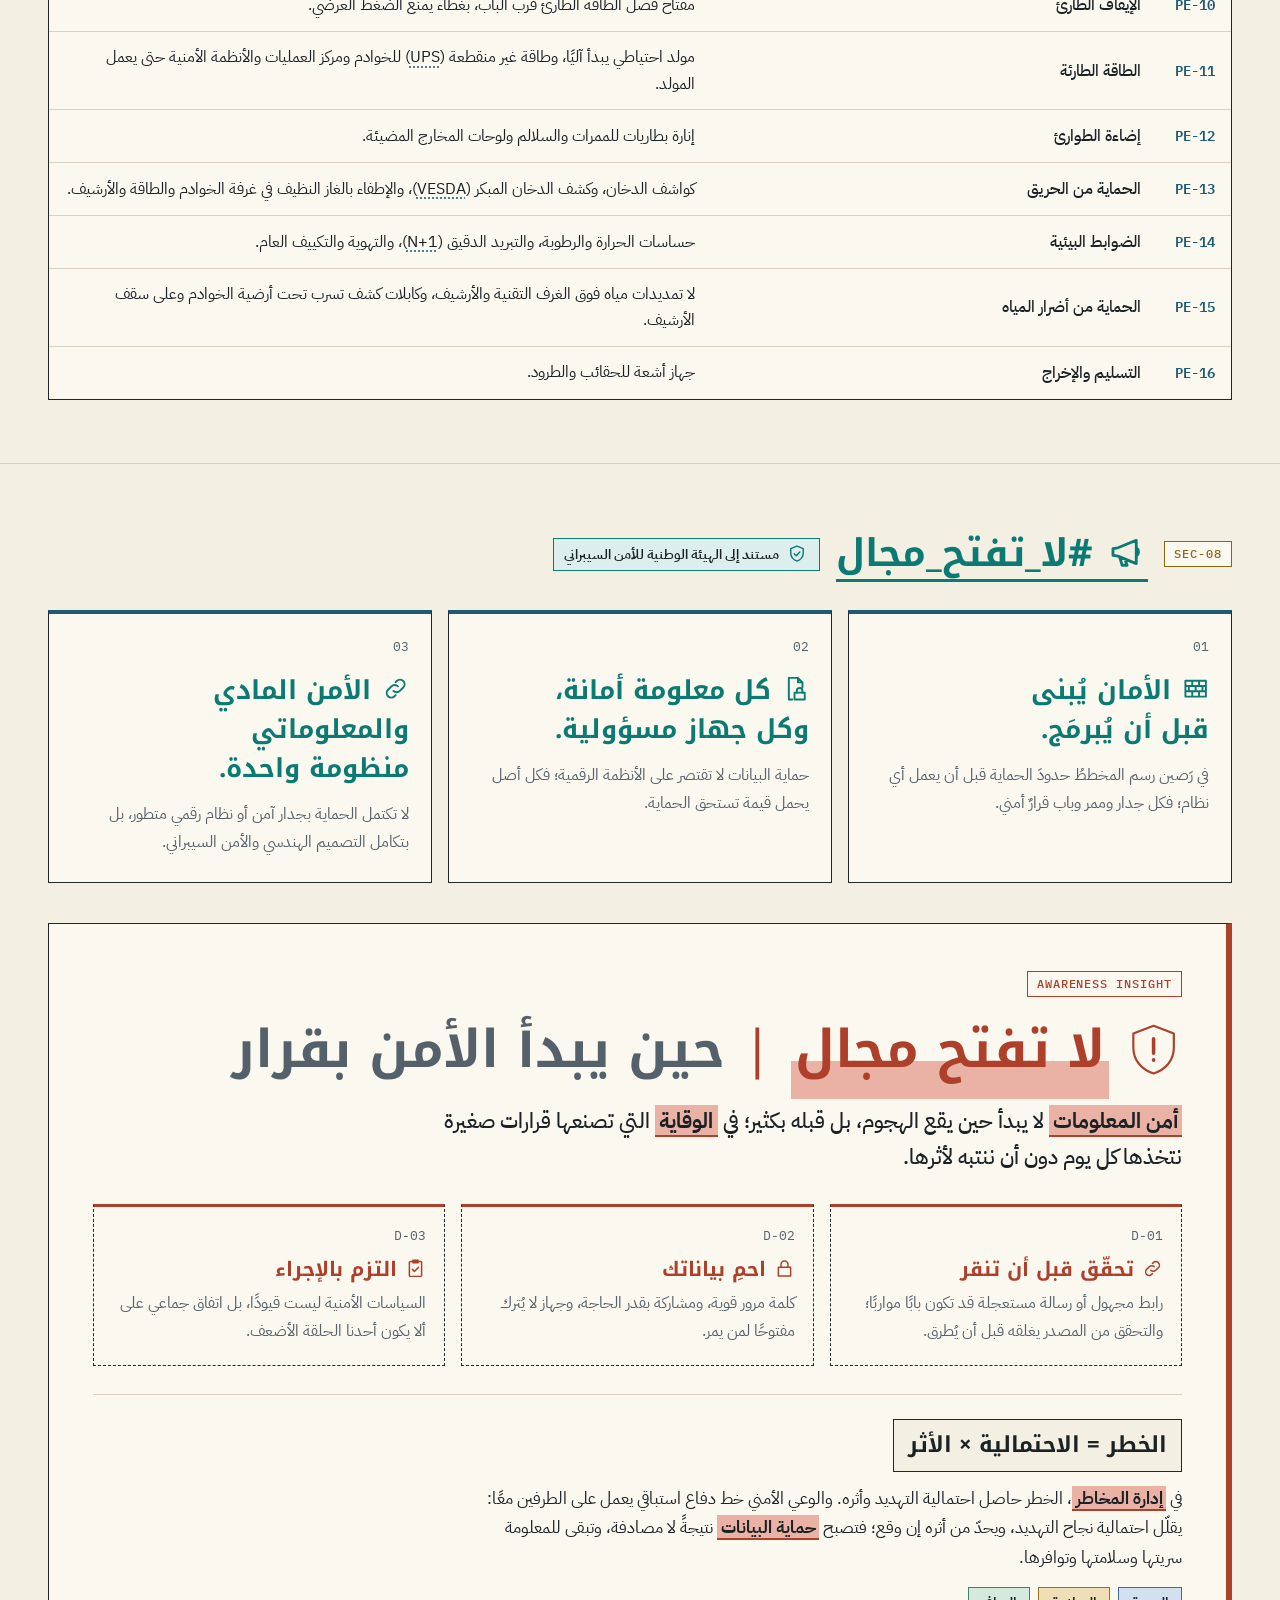
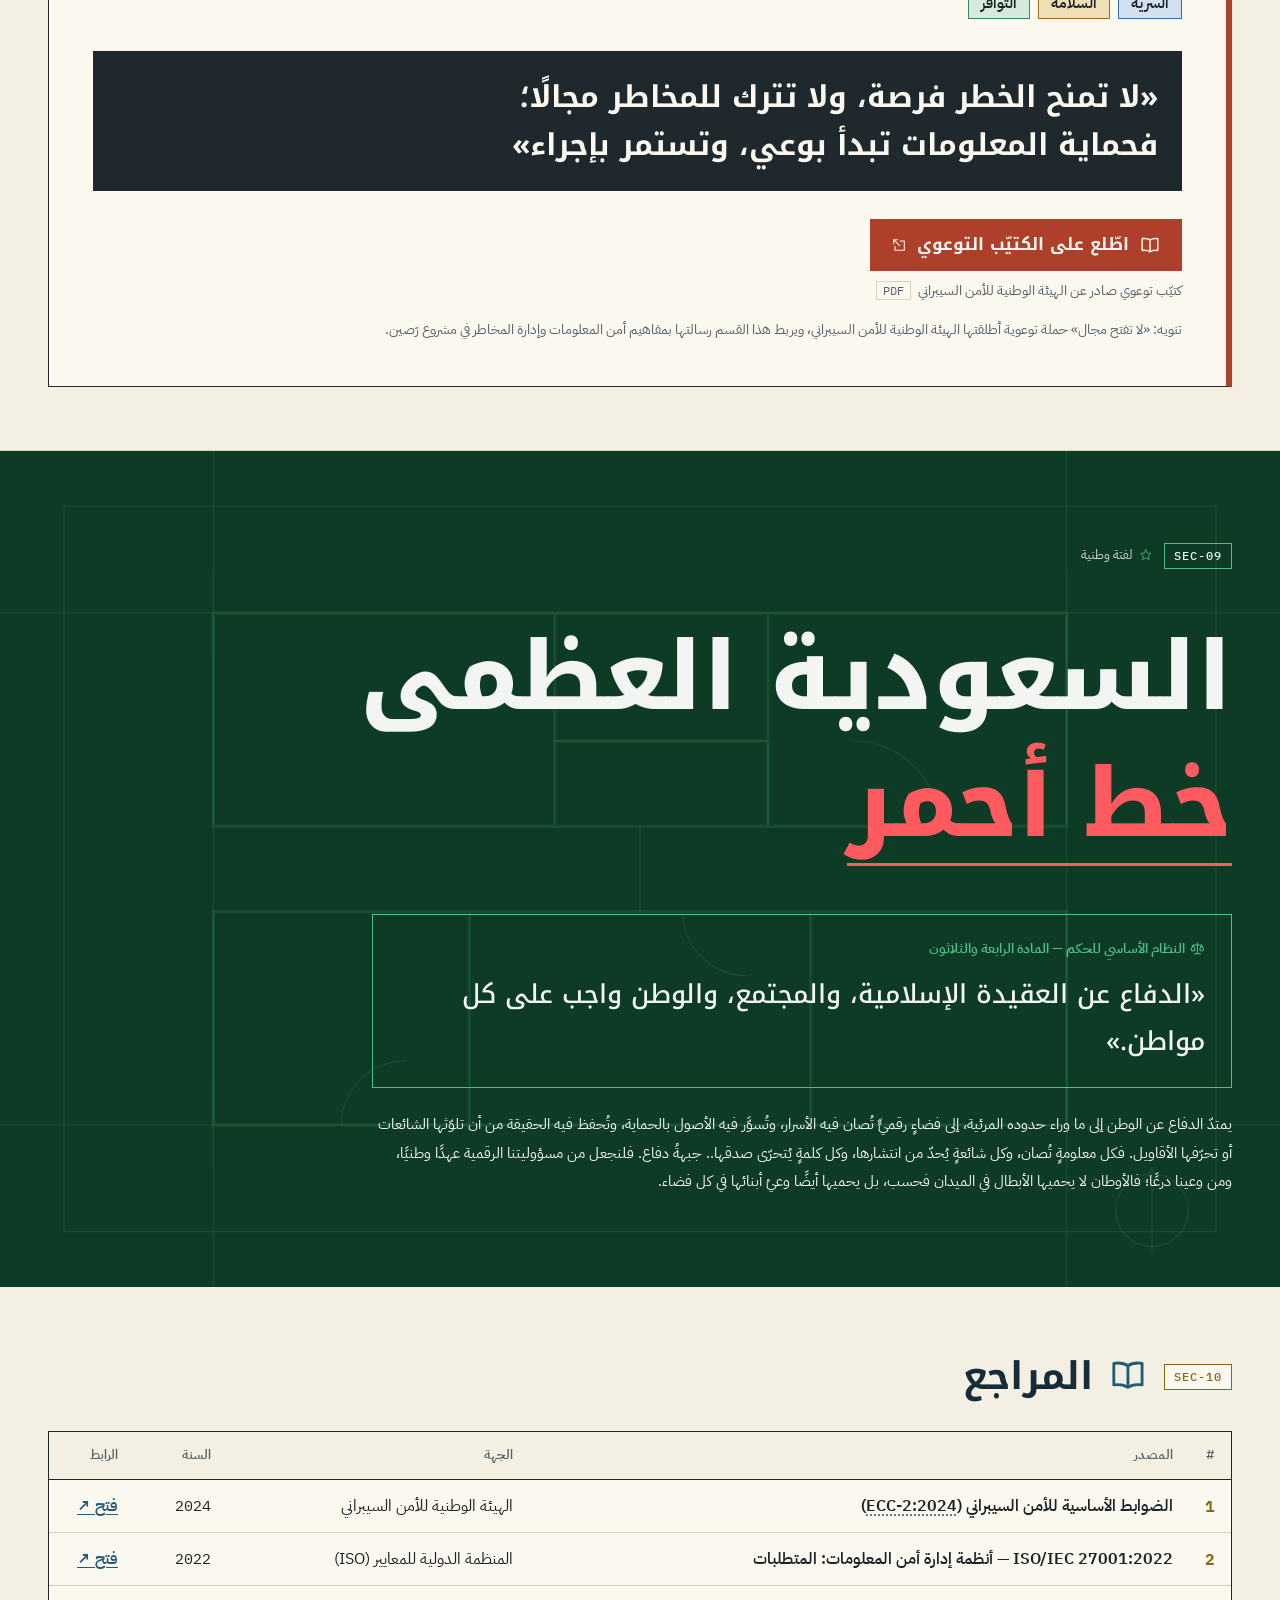
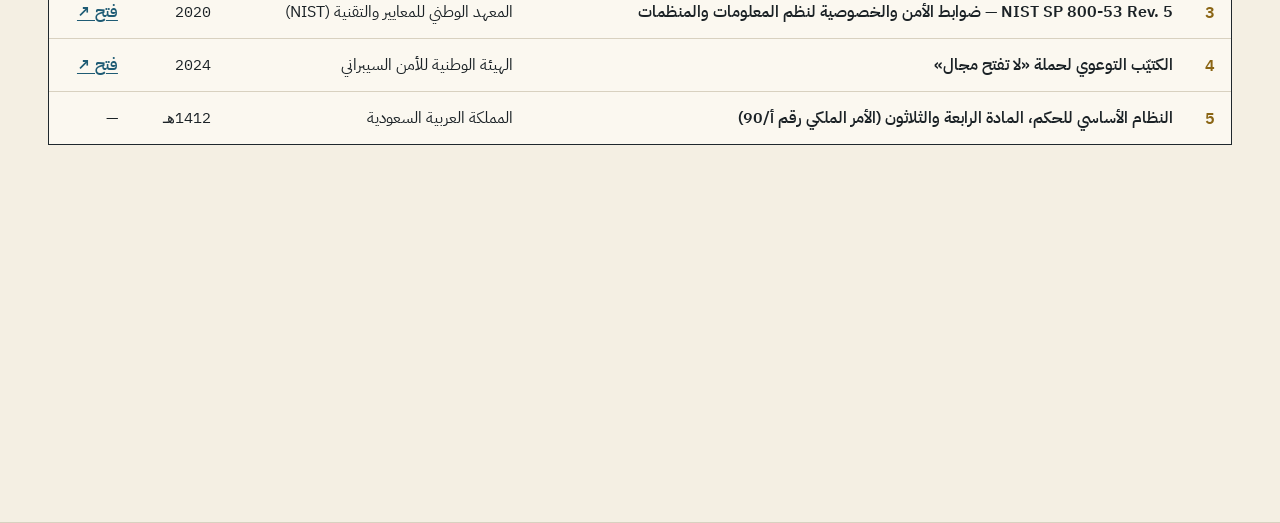
==== commit 94d96fcd: "References as a compact table, editorial colour palette, shorter NCA table - Headings in deep navy, " ====
--- a/index.html
+++ b/index.html
@@ -525,7 +525,7 @@
         <article class="el-card">
           <header class="el-head">
             <span class="el-num mono">03</span>
-            <h3><svg class="ic" aria-hidden="true" focusable="false"><use href="#i-bell"/></svg><span data-i18n="s4.c3.title">اكتشاف الوصول غير المصرّح به</span></h3>
+            <h3><svg class="ic" aria-hidden="true" focusable="false"><use href="#i-bell"/></svg><span data-i18n="s4.c3.title">اكتشاف الوصول غير المصرّح</span></h3>
           </header>
           <dl class="el-body">
             <div><dt><svg class="ic" aria-hidden="true" focusable="false"><use href="#i-list"/></svg><span data-i18n="s4.what">ماذا وضعنا</span></dt><dd><ul class="ticks">
@@ -706,10 +706,10 @@
           <table class="schedule std-table">
             <thead><tr><th scope="col" data-i18n="s5.th.control">الضابط</th><th scope="col" data-i18n="s5.th.applied">ما طبقناه في رَصين</th></tr></thead>
             <tbody>
-              <tr><th scope="row"><span class="ctl">2-14-1</span><span data-i18n="ecc.1">تحديد متطلبات الحماية المادية وتوثيقها واعتمادها.</span></th><td data-i18n="ecc.1.a">كل جهاز في النموذج مربوط بمتطلب الحماية المادية الذي يحققه (ت-3 إلى ت-11)، وبالضابط المقابل له في المعايير الثلاثة.</td></tr>
-              <tr><th scope="row"><span class="ctl">2-14-2</span><span data-i18n="ecc.2">تطبيقها.</span></th><td data-i18n="ecc.2.a">السور وحساس اهتزازه، وحاجز الطريق، وحساسات اكتشاف الوصول غير المصرّح به، وأزرار الاستغاثة، ومواقع الحراسة.</td></tr>
-              <tr><th scope="row"><span class="ctl">2-14-3</span><span data-i18n="ecc.3">مجالات التطبيق: التحكم بالوصول إلى المناطق الحساسة، وتسجيل الدخول والخروج والمراقبة بالكاميرات، وحماية السجلات، والإتلاف الآمن، وحماية الأجهزة.</span></th><td data-i18n="ecc.3.a">قارئات البطاقات والقارئات الثنائية والغرف العازلة، والكاميرات وكاميرا قراءة اللوحات، وخزنة الوسائط، وغرفة الإتلاف الآمن، وحساسات البيئة والإطفاء لحماية الأجهزة.</td></tr>
-              <tr><th scope="row"><span class="ctl">2-14-4</span><span data-i18n="ecc.4">المراجعة الدورية.</span></th><td data-i18n="ecc.4.a">مراجعة ضوابط الحماية المادية وقوائم الصلاحيات كل ستة أشهر، وبعد أي حادث.</td></tr>
+              <tr><th scope="row"><span class="ctl">2-14-1</span><span data-i18n="ecc.1">تحديد المتطلبات وتوثيقها واعتمادها.</span></th><td data-i18n="ecc.1.a">كل جهاز مربوط بمتطلبه (ت-3 إلى ت-11).</td></tr>
+              <tr><th scope="row"><span class="ctl">2-14-2</span><span data-i18n="ecc.2">تطبيق المتطلبات.</span></th><td data-i18n="ecc.2.a">السور والحواجز، وحساسات الوصول غير المصرّح به، والحراسة.</td></tr>
+              <tr><th scope="row"><span class="ctl">2-14-3</span><span data-i18n="ecc.3">مجالات التطبيق: الوصول، والمراقبة، والسجلات، والإتلاف، والأجهزة.</span></th><td data-i18n="ecc.3.a">قارئات ثنائية وغرف عازلة، وكاميرات، وخزنة وسائط، وغرفة إتلاف، وحماية بيئية.</td></tr>
+              <tr><th scope="row"><span class="ctl">2-14-4</span><span data-i18n="ecc.4">المراجعة الدورية.</span></th><td data-i18n="ecc.4.a">كل ستة أشهر، وبعد أي حادث.</td></tr>
             </tbody>
           </table>
         </div>
@@ -878,17 +878,18 @@
   <section class="sec" id="s10" aria-labelledby="s10-title">
     <div class="sec-inner">
       <header class="sec-head"><span class="plate">SEC-10</span><h2 id="s10-title"><svg class="ic" aria-hidden="true" focusable="false"><use href="#i-book"/></svg><span data-i18n="nav.s10">المراجع</span></h2></header>
-      <ol class="refs">
-        <li><span class="ref-num mono">[1]</span><svg class="ic" aria-hidden="true" focusable="false"><use href="#i-book"/></svg><div><p data-i18n="ref.1">الهيئة الوطنية للأمن السيبراني. (2024). الضوابط الأساسية للأمن السيبراني (ECC-2:2024). الرياض: الهيئة الوطنية للأمن السيبراني.</p>
-          <a class="ref-link mono" href="https://nca.gov.sa" target="_blank" rel="noopener noreferrer" dir="ltr">https://nca.gov.sa</a></div></li>
-        <li><span class="ref-num mono">[2]</span><svg class="ic" aria-hidden="true" focusable="false"><use href="#i-globe"/></svg><div><p data-i18n="ref.2">المنظمة الدولية للمعايير. (2022). ISO/IEC 27001:2022 — أنظمة إدارة أمن المعلومات: المتطلبات. جنيف: ISO.</p>
-          <a class="ref-link mono" href="https://www.iso.org/standard/27001" target="_blank" rel="noopener noreferrer" dir="ltr">https://www.iso.org/standard/27001</a></div></li>
-        <li><span class="ref-num mono">[3]</span><svg class="ic" aria-hidden="true" focusable="false"><use href="#i-doc"/></svg><div><p data-i18n="ref.3">المعهد الوطني للمعايير والتقنية. (2020). NIST SP 800-53 Rev. 5 — ضوابط الأمن والخصوصية لنظم المعلومات والمنظمات.</p>
-          <a class="ref-link mono" href="https://doi.org/10.6028/NIST.SP.800-53r5" target="_blank" rel="noopener noreferrer" dir="ltr">https://doi.org/10.6028/NIST.SP.800-53r5</a></div></li>
-        <li><span class="ref-num mono">[4]</span><svg class="ic" aria-hidden="true" focusable="false"><use href="#i-mega"/></svg><div><p data-i18n="ref.4">الهيئة الوطنية للأمن السيبراني. (2024). الكتيّب التوعوي لحملة «لا تفتح مجال».</p>
-          <a class="ref-link mono" href="https://cdn.nca.gov.sa/api/files/public/upload/b5434eff-8401-455a-ae0e-d63463155c64_Booklet_2024_October-.pdf" target="_blank" rel="noopener noreferrer" dir="ltr">https://cdn.nca.gov.sa/api/files/public/upload/b5434eff-8401-455a-ae0e-d63463155c64_Booklet_2024_October-.pdf</a></div></li>
-        <li><span class="ref-num mono">[5]</span><svg class="ic" aria-hidden="true" focusable="false"><use href="#i-scale"/></svg><div><p data-i18n="ref.5">النظام الأساسي للحكم في المملكة العربية السعودية، الصادر بالأمر الملكي رقم (أ/90) بتاريخ 27/8/1412هـ، المادة الرابعة والثلاثون.</p></div></li>
-      </ol>
+      <div class="table-wrap">
+        <table class="schedule refs-table">
+          <thead><tr><th scope="col">#</th><th scope="col" data-i18n="ref.th.src">المصدر</th><th scope="col" data-i18n="ref.th.pub">الجهة</th><th scope="col" data-i18n="ref.th.year">السنة</th><th scope="col" data-i18n="ref.th.link">الرابط</th></tr></thead>
+          <tbody>
+              <tr><td class="ref-num mono">1</td><th scope="row" data-i18n="ref.1">الضوابط الأساسية للأمن السيبراني (ECC-2:2024)</th><td data-i18n="ref.1.p">الهيئة الوطنية للأمن السيبراني</td><td class="ref-year" data-i18n="ref.1.y">2024</td><td class="ref-link-cell"><a class="ref-open" href="https://nca.gov.sa" target="_blank" rel="noopener noreferrer" data-i18n="ref.open">فتح ↗</a></td></tr>
+              <tr><td class="ref-num mono">2</td><th scope="row" data-i18n="ref.2">ISO/IEC 27001:2022 — أنظمة إدارة أمن المعلومات: المتطلبات</th><td data-i18n="ref.2.p">المنظمة الدولية للمعايير (ISO)</td><td class="ref-year" data-i18n="ref.2.y">2022</td><td class="ref-link-cell"><a class="ref-open" href="https://www.iso.org/standard/27001" target="_blank" rel="noopener noreferrer" data-i18n="ref.open">فتح ↗</a></td></tr>
+              <tr><td class="ref-num mono">3</td><th scope="row" data-i18n="ref.3">NIST SP 800-53 Rev. 5 — ضوابط الأمن والخصوصية لنظم المعلومات والمنظمات</th><td data-i18n="ref.3.p">المعهد الوطني للمعايير والتقنية (NIST)</td><td class="ref-year" data-i18n="ref.3.y">2020</td><td class="ref-link-cell"><a class="ref-open" href="https://doi.org/10.6028/NIST.SP.800-53r5" target="_blank" rel="noopener noreferrer" data-i18n="ref.open">فتح ↗</a></td></tr>
+              <tr><td class="ref-num mono">4</td><th scope="row" data-i18n="ref.4">الكتيّب التوعوي لحملة «لا تفتح مجال»</th><td data-i18n="ref.4.p">الهيئة الوطنية للأمن السيبراني</td><td class="ref-year" data-i18n="ref.4.y">2024</td><td class="ref-link-cell"><a class="ref-open" href="https://cdn.nca.gov.sa/api/files/public/upload/b5434eff-8401-455a-ae0e-d63463155c64_Booklet_2024_October-.pdf" target="_blank" rel="noopener noreferrer" data-i18n="ref.open">فتح ↗</a></td></tr>
+              <tr><td class="ref-num mono">5</td><th scope="row" data-i18n="ref.5">النظام الأساسي للحكم، المادة الرابعة والثلاثون (الأمر الملكي رقم أ/90)</th><td data-i18n="ref.5.p">المملكة العربية السعودية</td><td class="ref-year" data-i18n="ref.5.y">1412هـ</td><td class="ref-link-cell">—</td></tr>
+          </tbody>
+        </table>
+      </div>
     </div>
   </section>
 
--- a/assets/css/style.css
+++ b/assets/css/style.css
@@ -8,6 +8,7 @@
 /* ---------- Tokens ---------- */
 :root {
   --paper:#F4EFE3; --sheet:#FBF8F0; --ink:#1B2226; --ink-2:#55616A; --rule:#D8D1C0; --wall:#1F282D; --accent:#1E5B74;
+  --head:#172B38; --gold:#8A6514;
   --z0:#E2E5E0; --z0s:#7C857F;                                  /* Z0 perimeter — same values as the embedded drawings */
   --z1:#D4EADC; --z2:#D2E0F0; --z3:#F0DEB6; --z4:#EAB2A4;      /* zone fills */
   --z1s:#3B8660; --z2s:#3A6CA3; --z3s:#9C7019; --z4s:#AE3F2A;  /* zone strokes & text */
@@ -31,6 +32,7 @@
 
 :root[data-theme="dark"] {
   --paper:#0F1416; --sheet:#161D20; --ink:#E2E7E5; --ink-2:#9AA6AA; --rule:#2E383C; --wall:#D3DBD8; --accent:#72B6CF;
+  --head:#EFE4CC; --gold:#D9B25C;
   --z0:#232A2C; --z0s:#8A9490;
   --z1:#1D3A2B; --z2:#1C2F47; --z3:#463818; --z4:#5A271E;
   --z1s:#6CC296; --z2s:#7FA9DE; --z3s:#E1B04F; --z4s:#F08A72;
@@ -818,15 +820,11 @@
 .term-pop-d { font-size: 14px; line-height: 1.65; color: var(--ink); }
 
 /* ---------- SEC-10 · References ---------- */
-.refs { list-style: none; margin: 0; padding: 0; display: grid; gap: 10px; }
-.refs li {
-  display: grid; grid-template-columns: auto auto minmax(0, 1fr); align-items: start; gap: 10px;
-  padding: 14px 18px; background: var(--sheet); border: 1px solid var(--wall); border-inline-start: 4px solid var(--accent);
-}
-.ref-num { font-size: 13px; color: var(--ink-2); padding-top: 3px; }
-.refs .ic { width: 20px; height: 20px; margin: 3px 0 0; }
-.refs p { font-size: 16px; line-height: 1.75; }
-.ref-link { display: inline-block; margin-top: 4px; font-size: 12.5px; color: var(--accent); word-break: break-all; }
+.refs-table th[scope="row"] { white-space: normal; font-weight: 600; }
+.refs-table td.ref-num { width: 40px; color: var(--gold); font-weight: 600; }
+.refs-table td.ref-year { white-space: nowrap; font-family: var(--f-mono); font-size: 14.5px; }
+.refs-table td.ref-link-cell { white-space: nowrap; }
+.ref-open { font-weight: 600; color: var(--accent); text-underline-offset: 3px; }
 
 /* ---------- SEC-09 · National note (own green palette, this section only) ---------- */
 .sec-national {
@@ -974,8 +972,10 @@
   margin-inline-end: .4em; vertical-align: -.16em;
   fill: none; stroke: var(--ic, var(--accent)); stroke-width: 1.7; stroke-linecap: round; stroke-linejoin: round;
 }
-.hero-title, .sec-head h2, .el-head h3, .tour h3, .strat h4, .s2-why .label, .zones .label { color: var(--accent); }
-.sub-title { color: var(--z2s); --ic: var(--z2s); }
+.hero-title, .sec-head h2, .sub-title, .el-head h3, .tour h3, .strat h4, .team .member { color: var(--head); }
+.s2-why .label, .zones .label { color: var(--accent); }
+.sec-head .plate { color: var(--gold); border-color: var(--gold); }
+.stat-num, .tour-steps .mono, .el-num { color: var(--gold); }
 .cia-card { --ic: var(--cia); }
 .cia-card .label, .cia-card h4 span:not(.mono) { color: var(--cia); }
 .std-head { --ic: currentColor; }
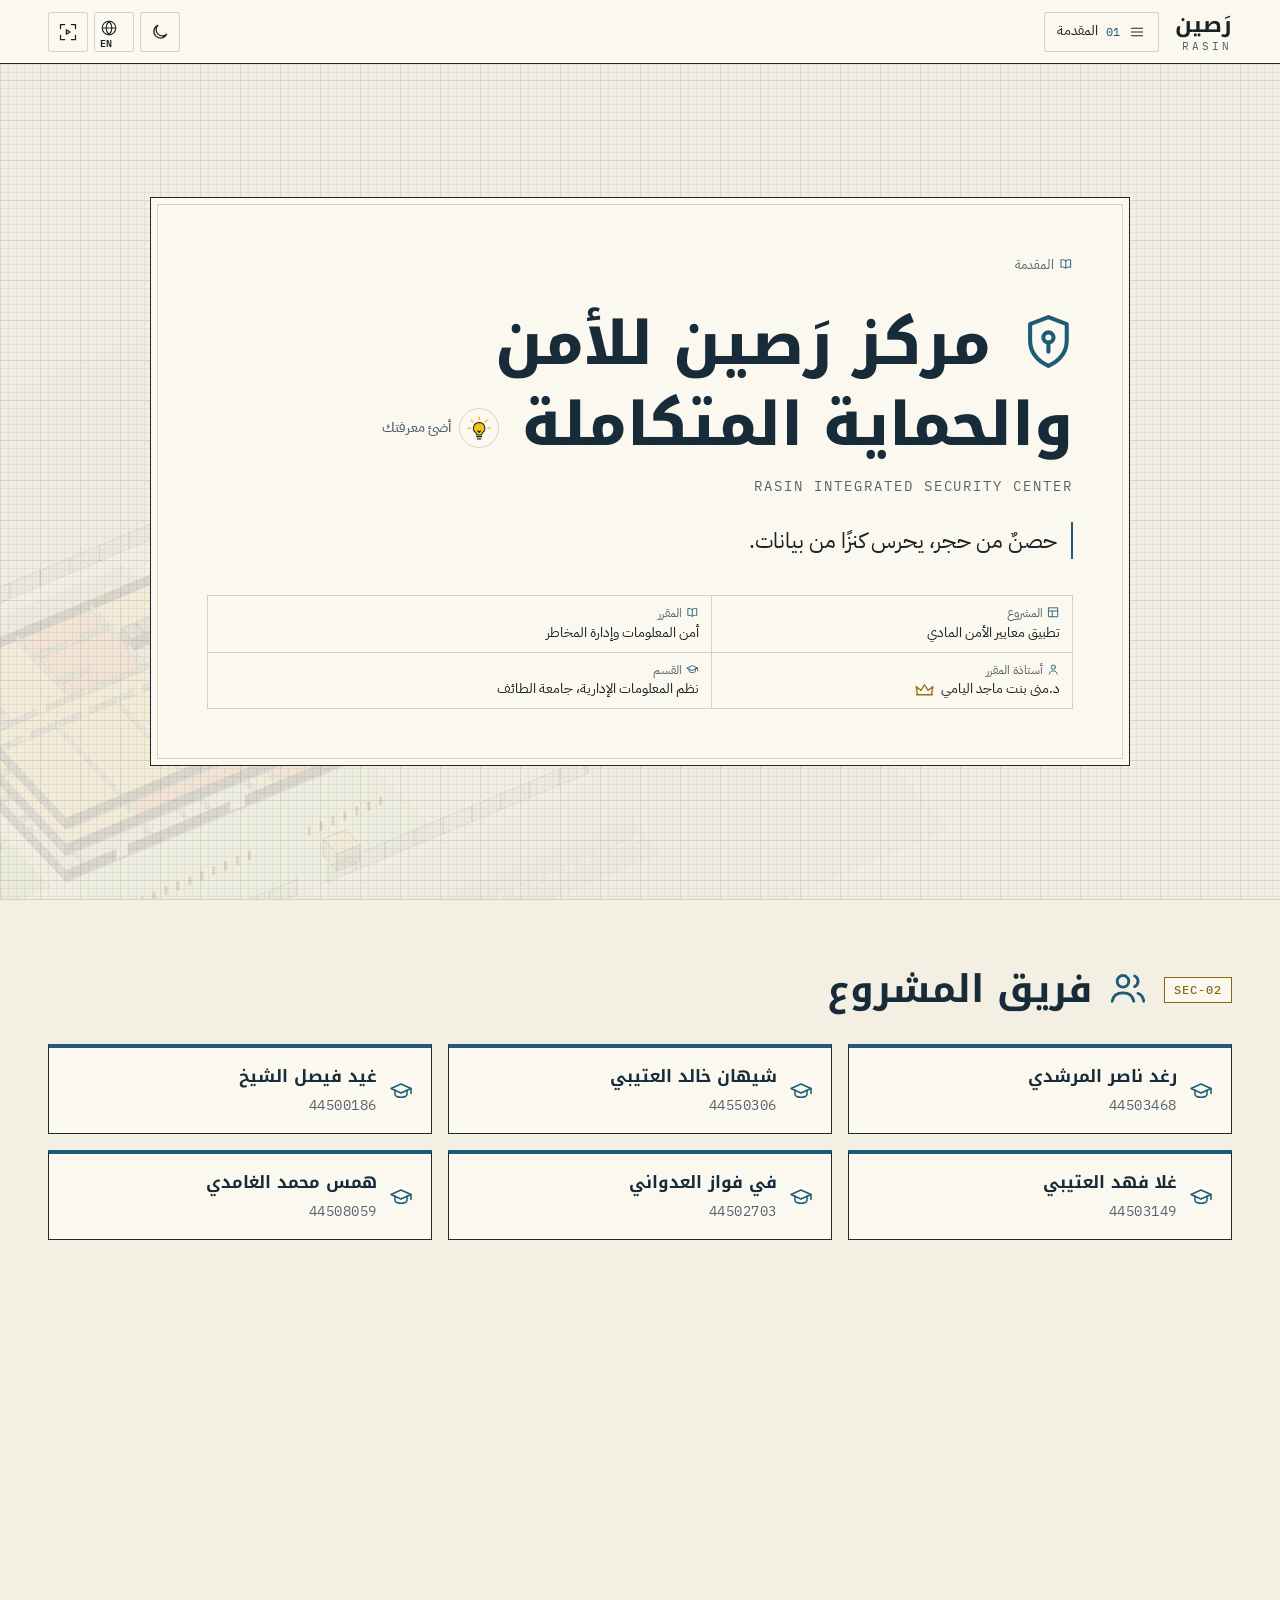
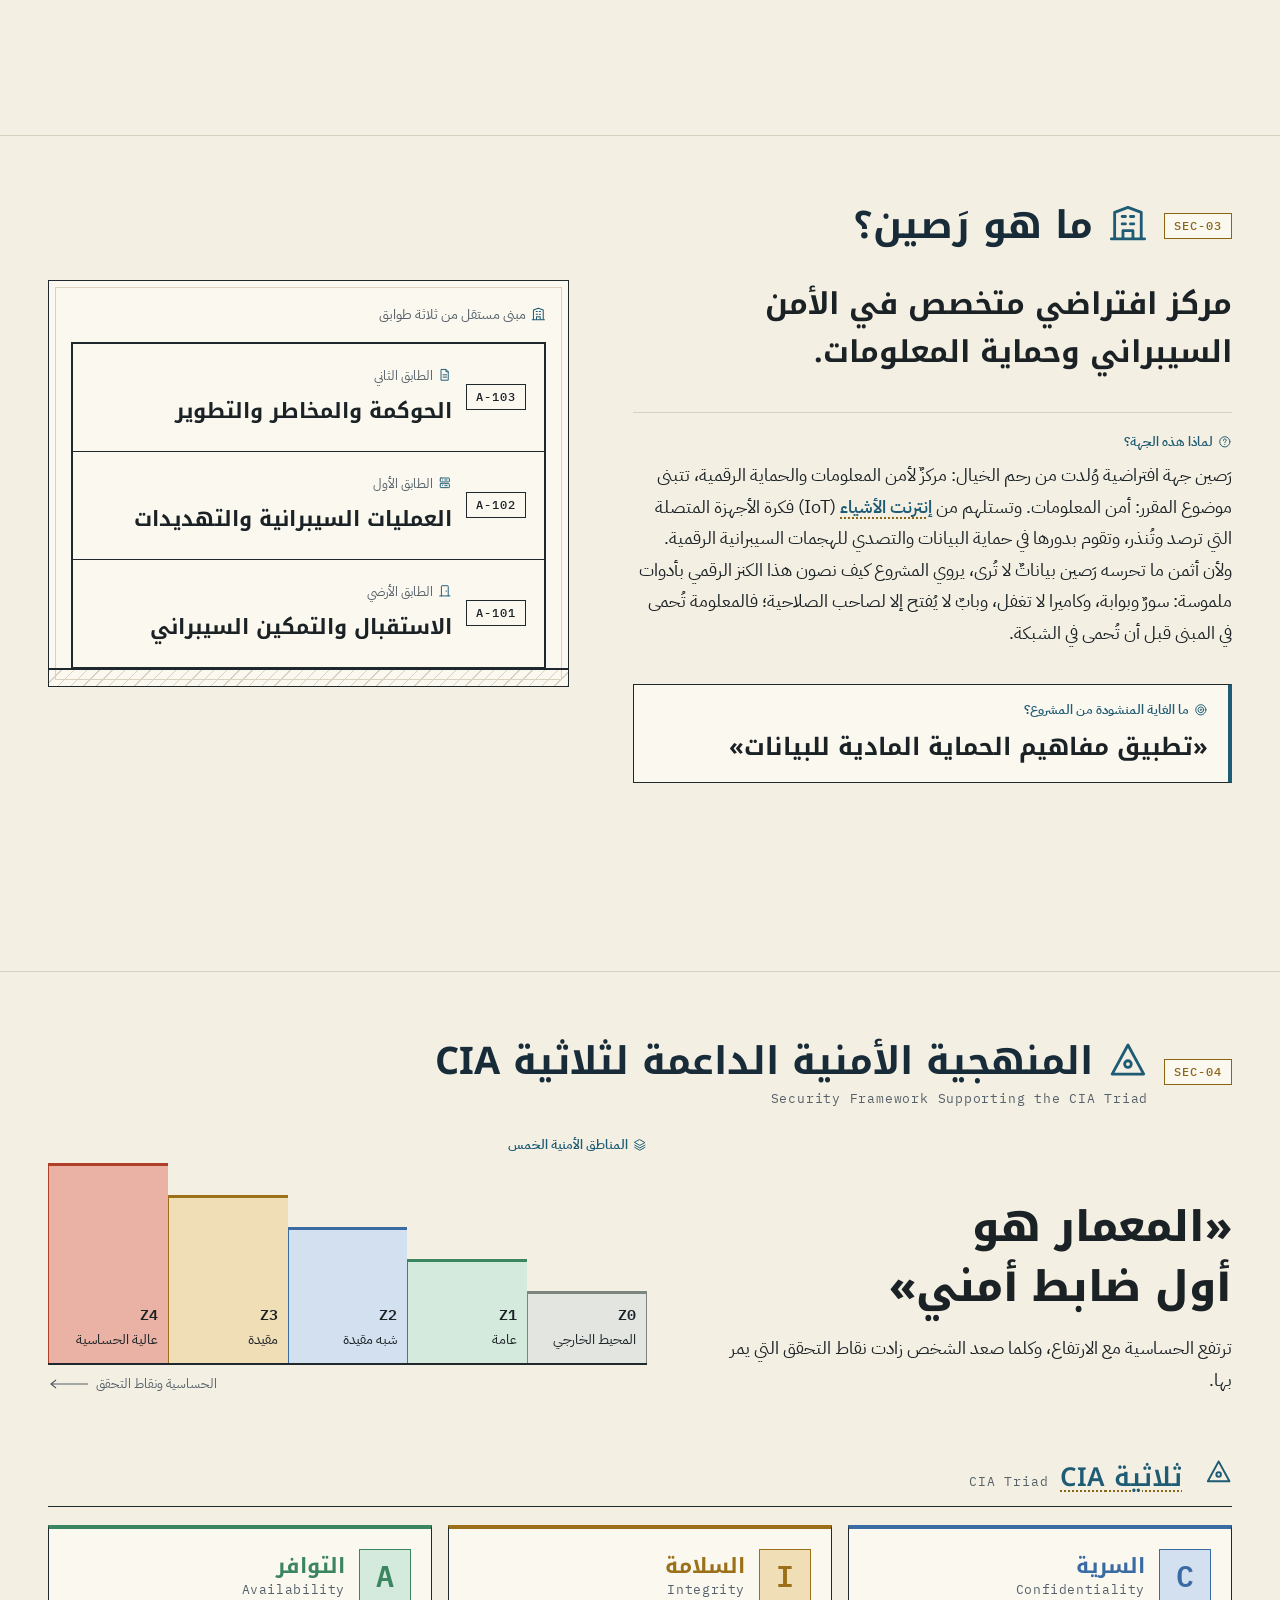
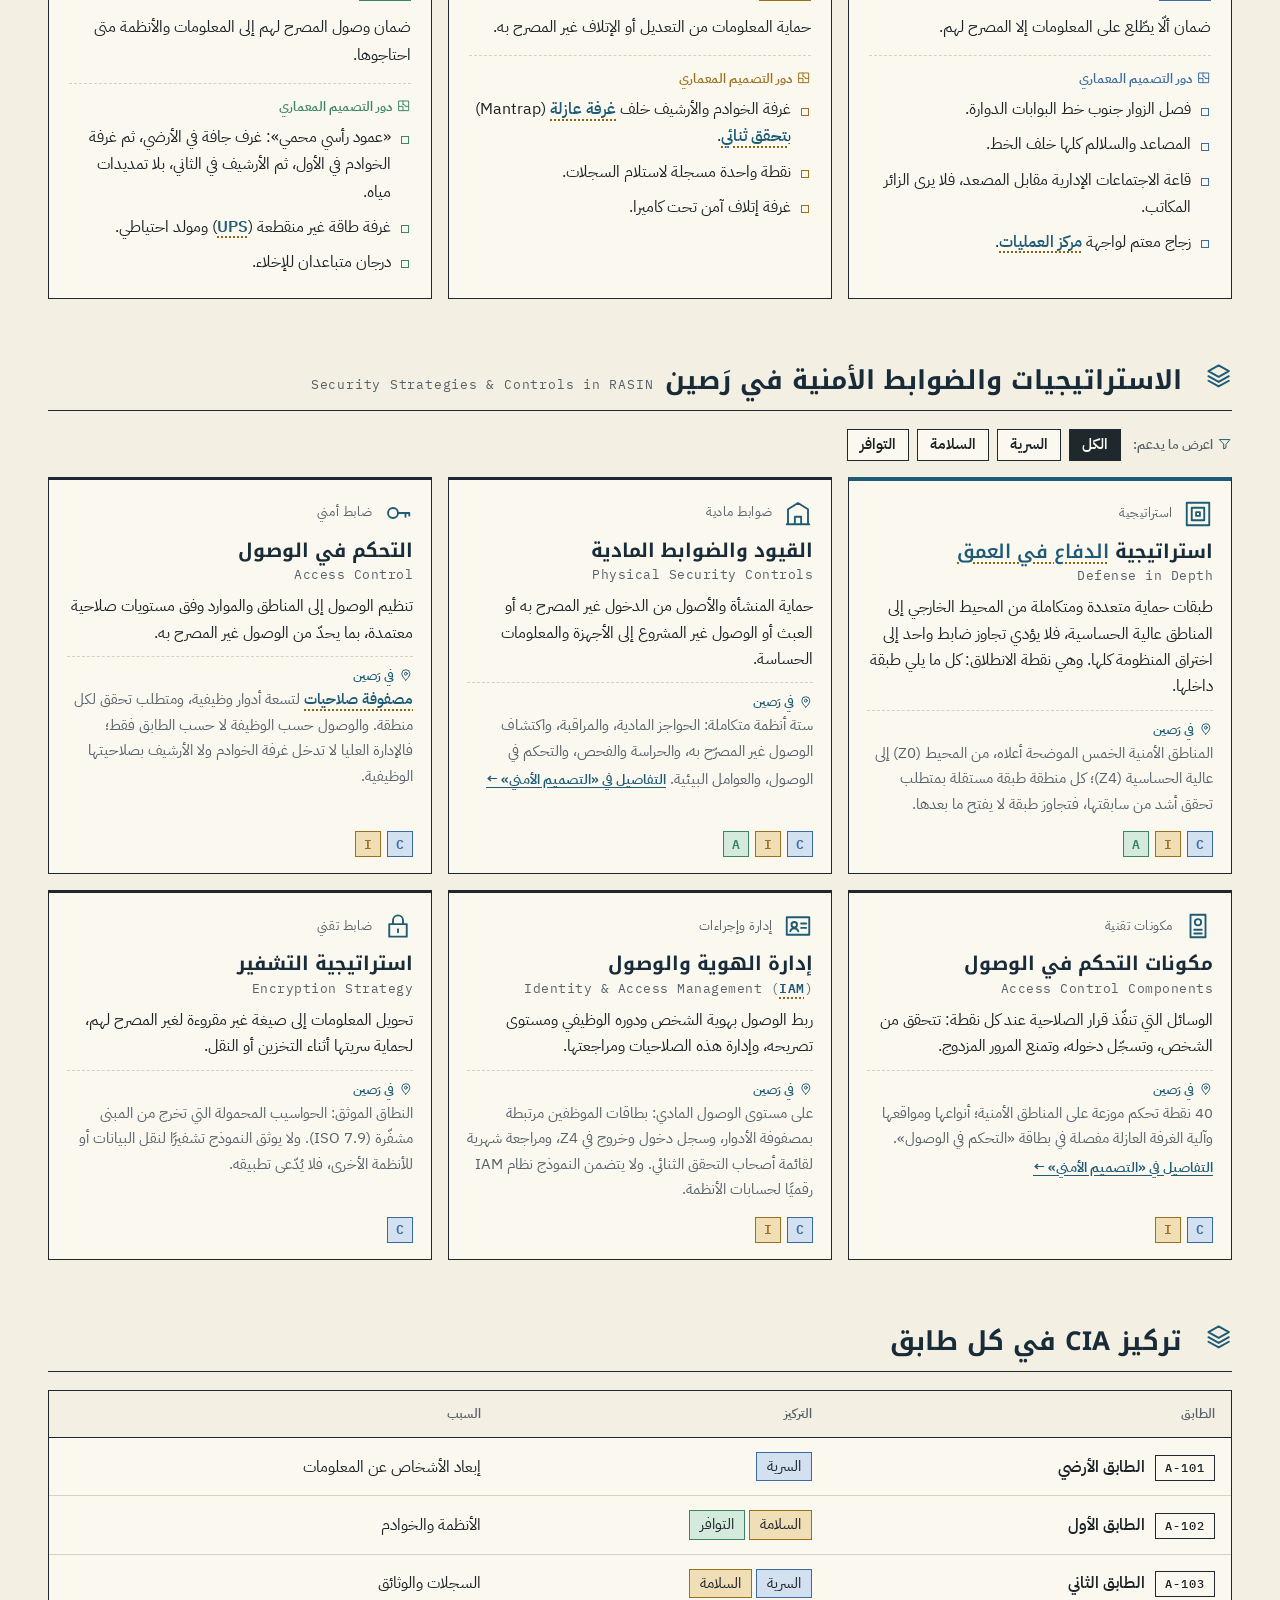
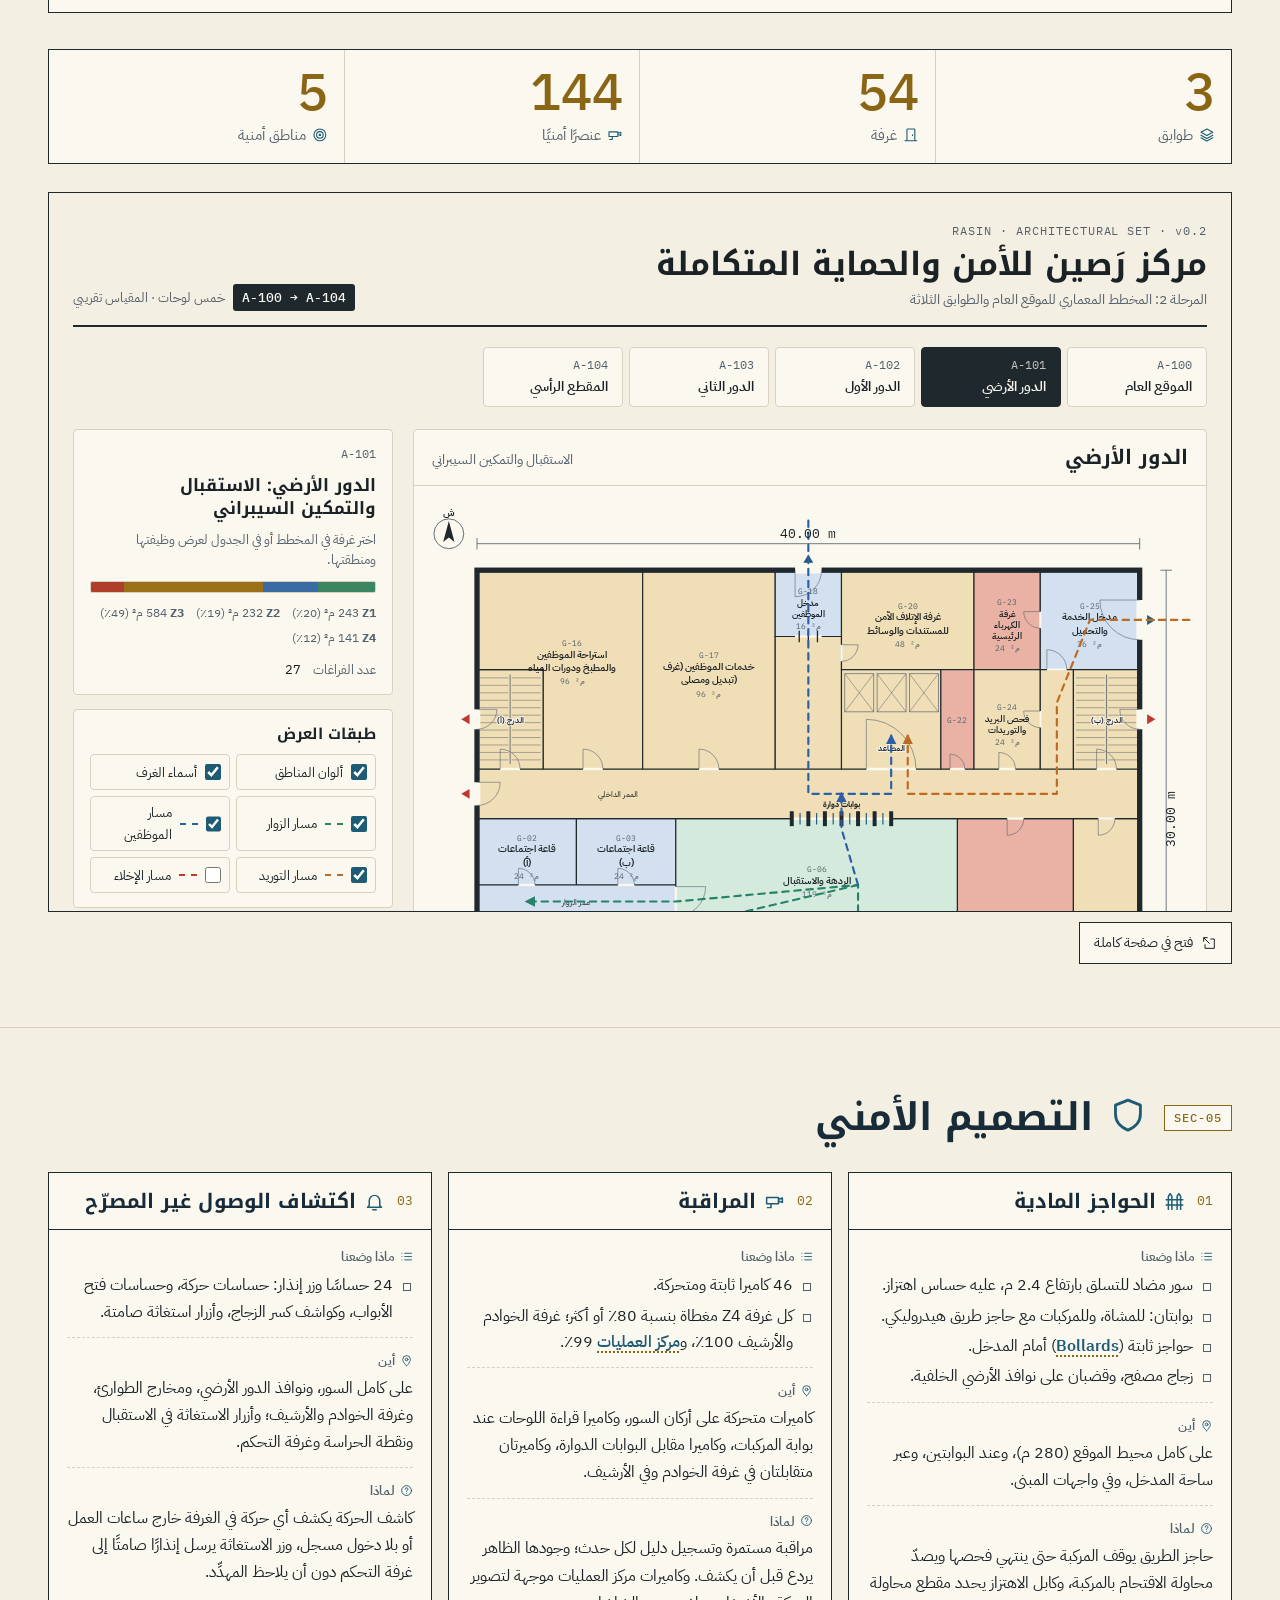
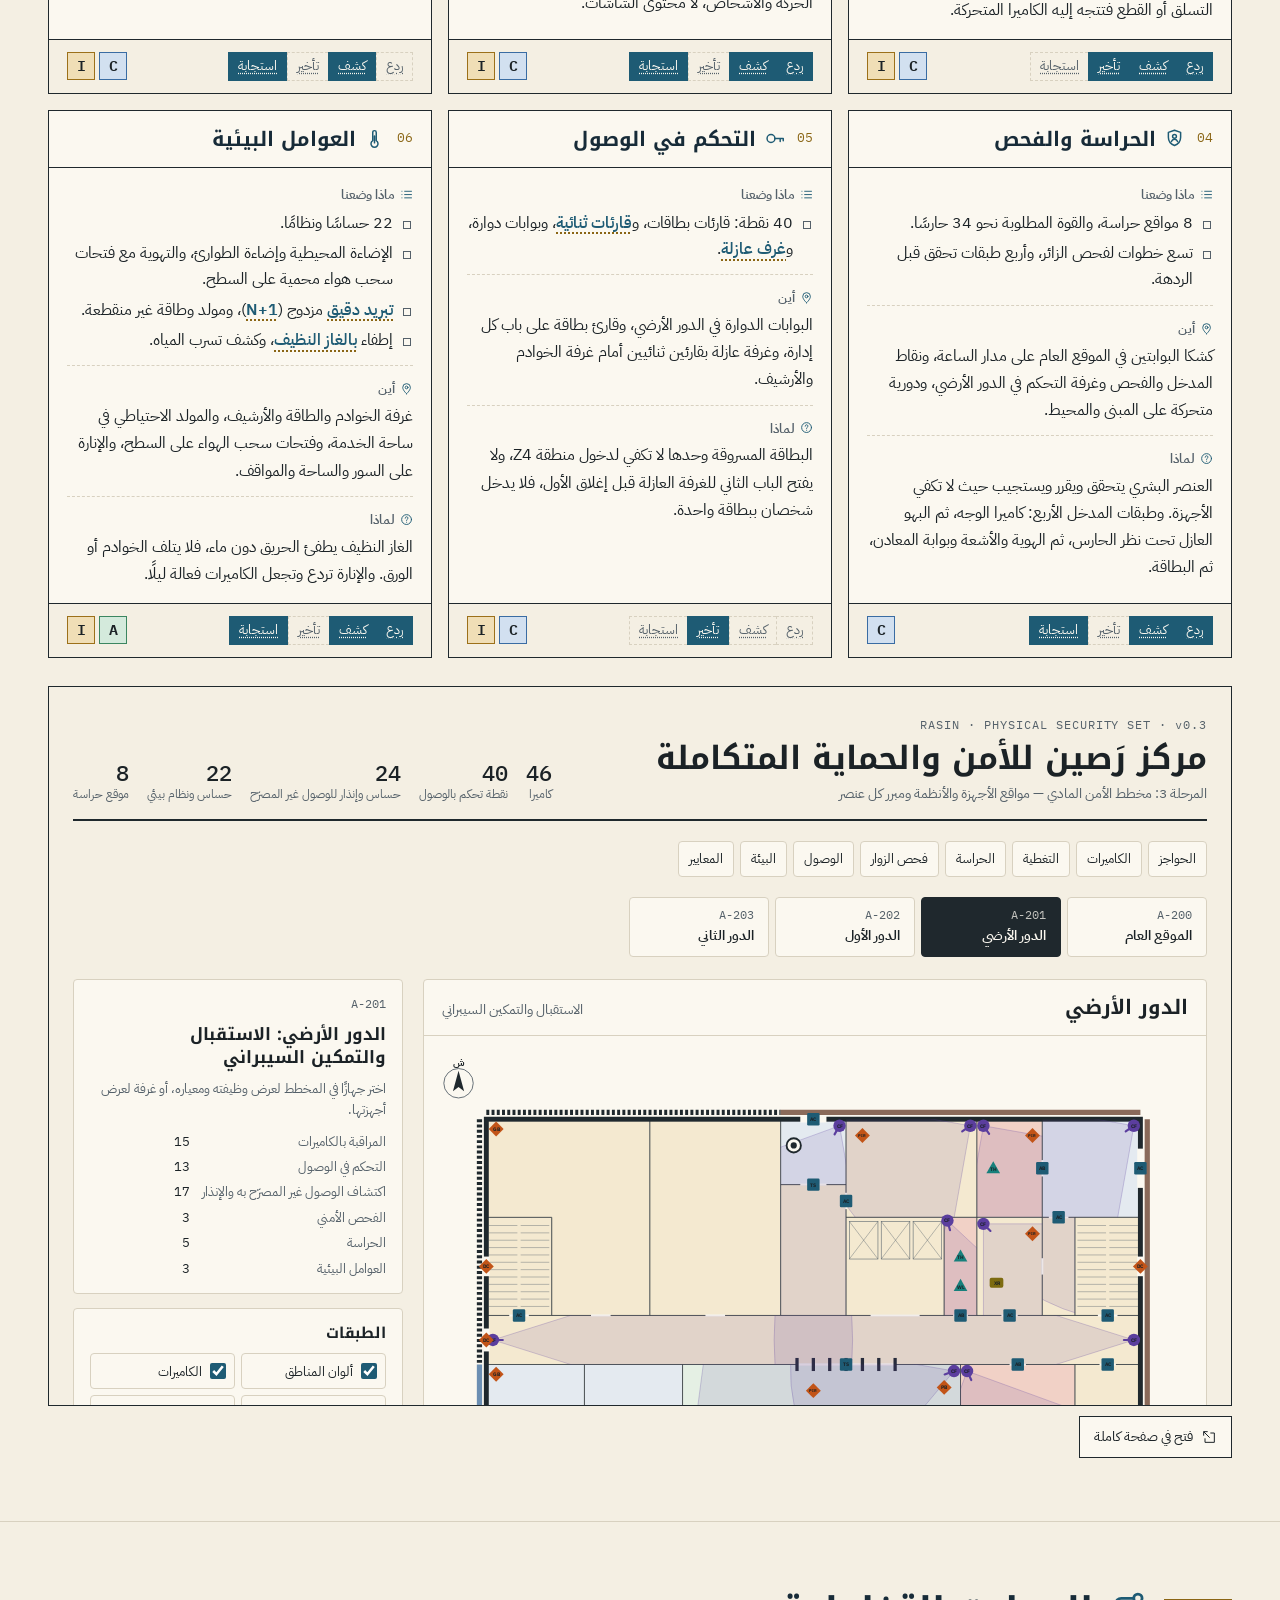
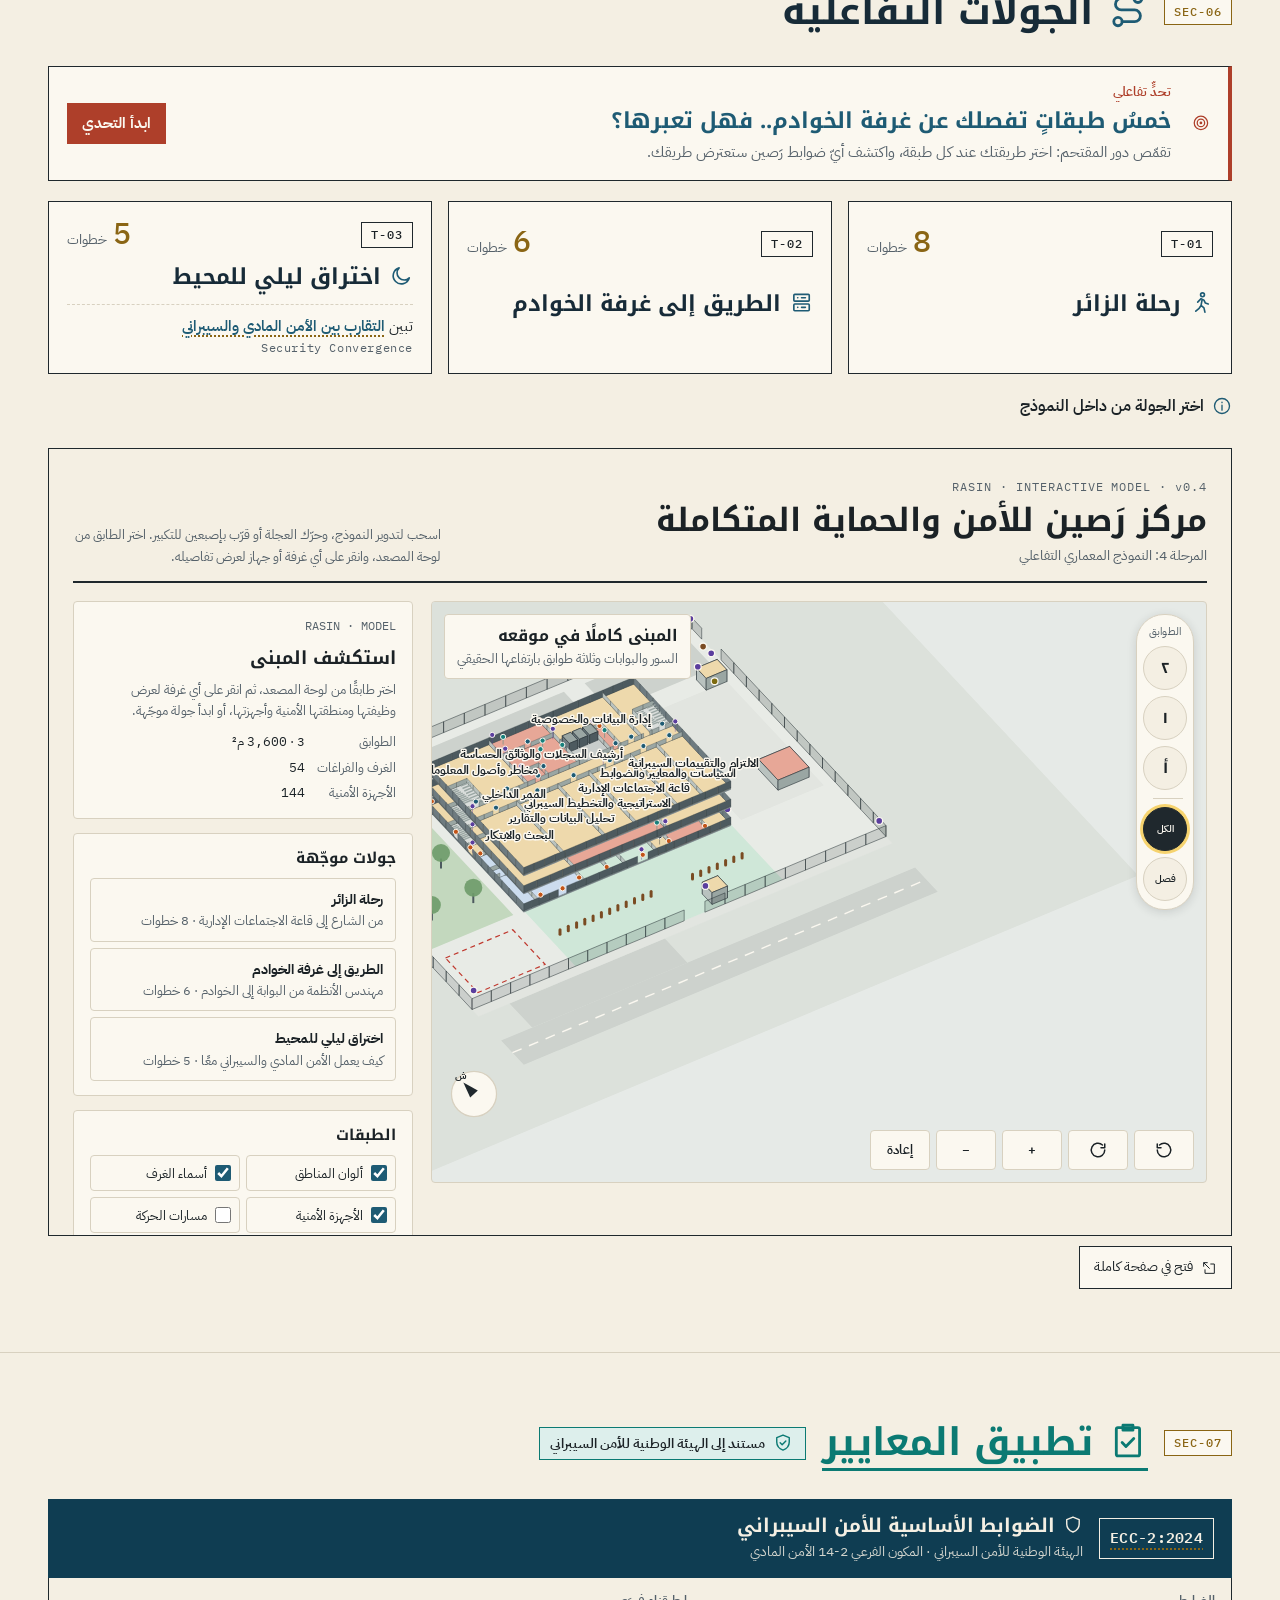
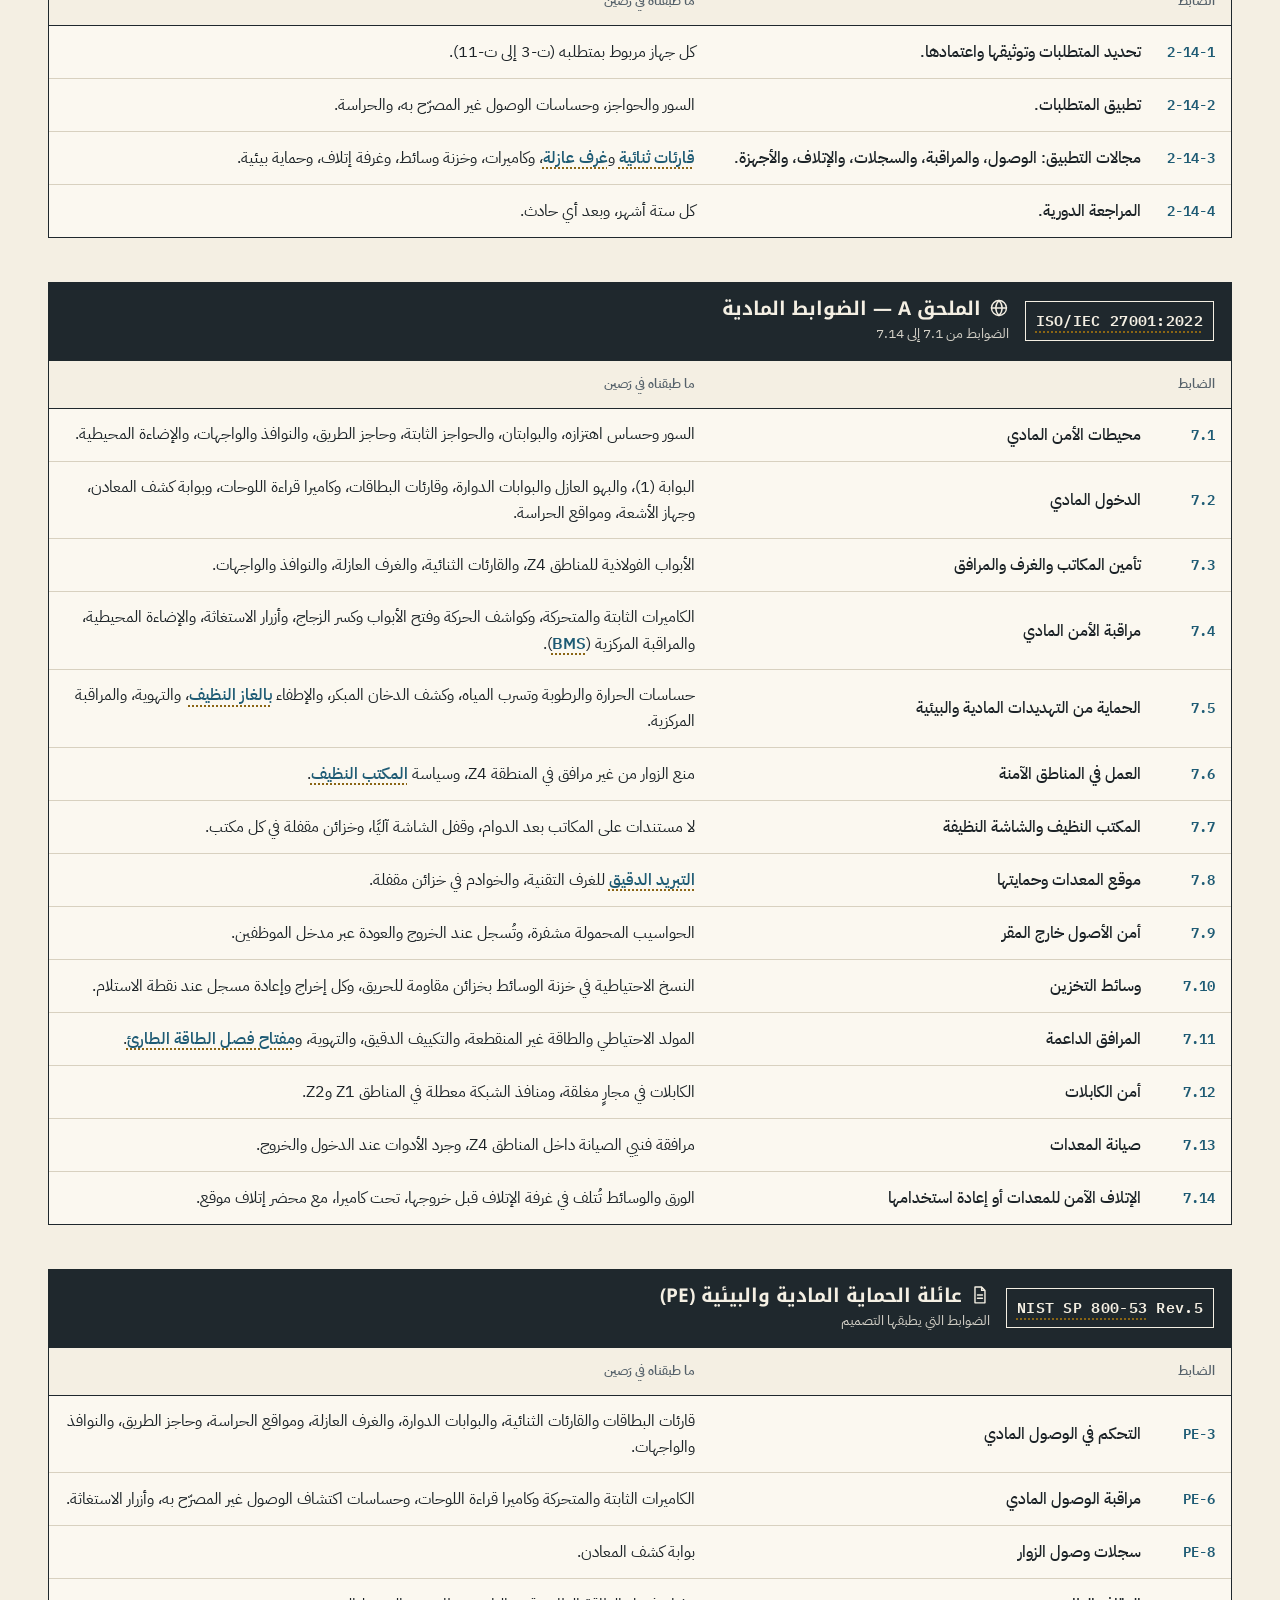
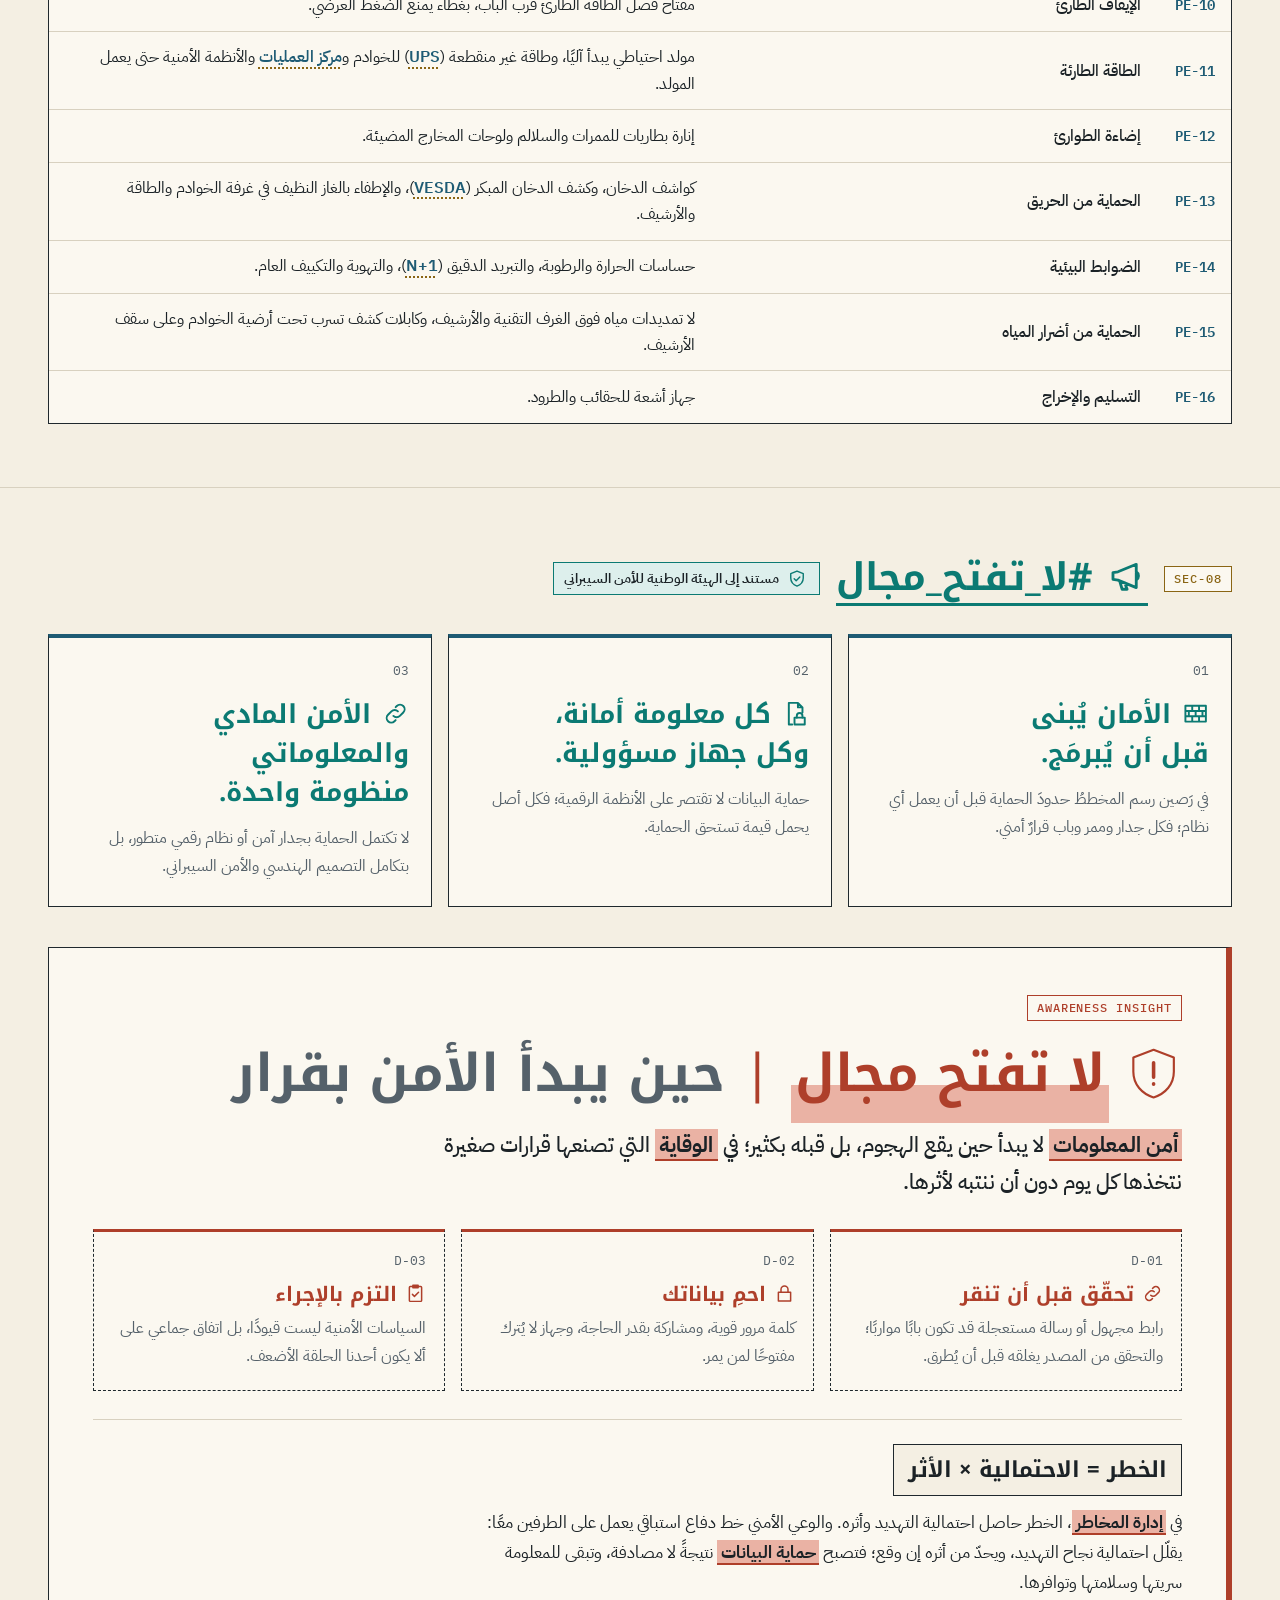
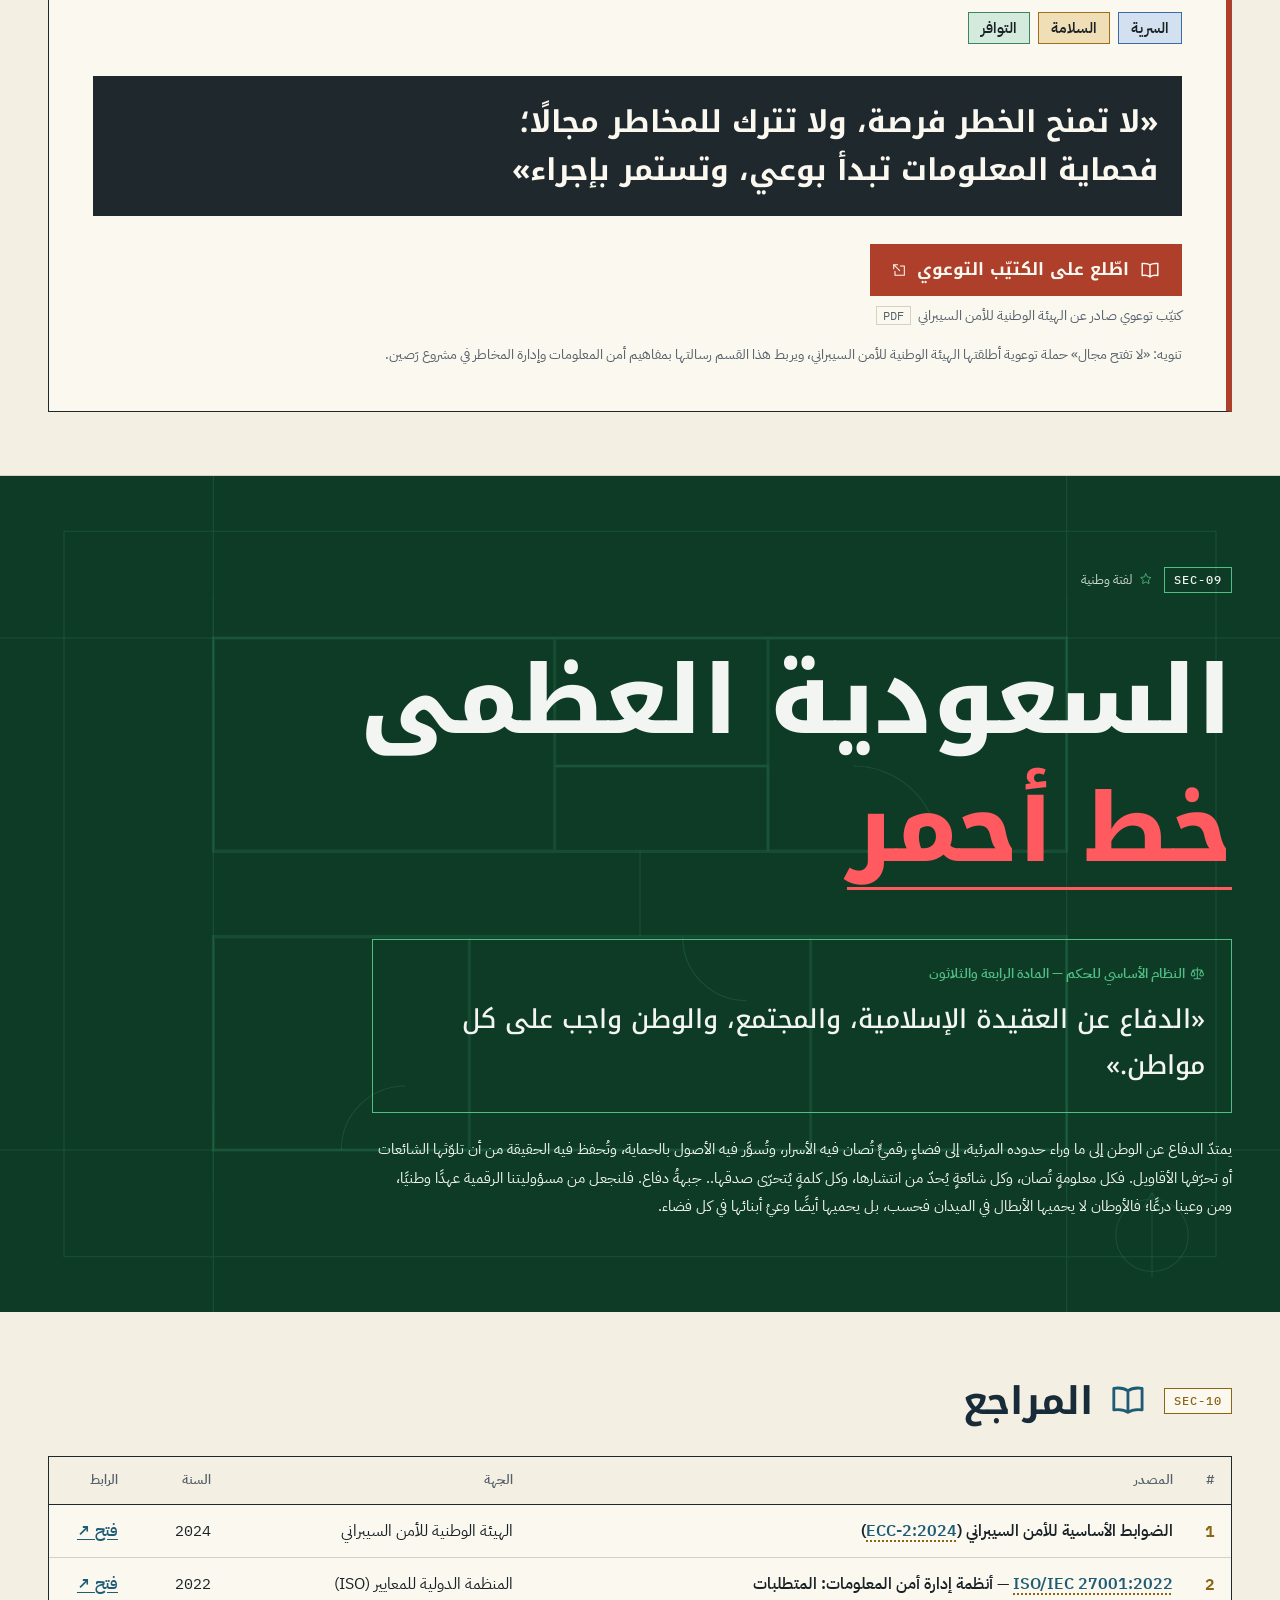
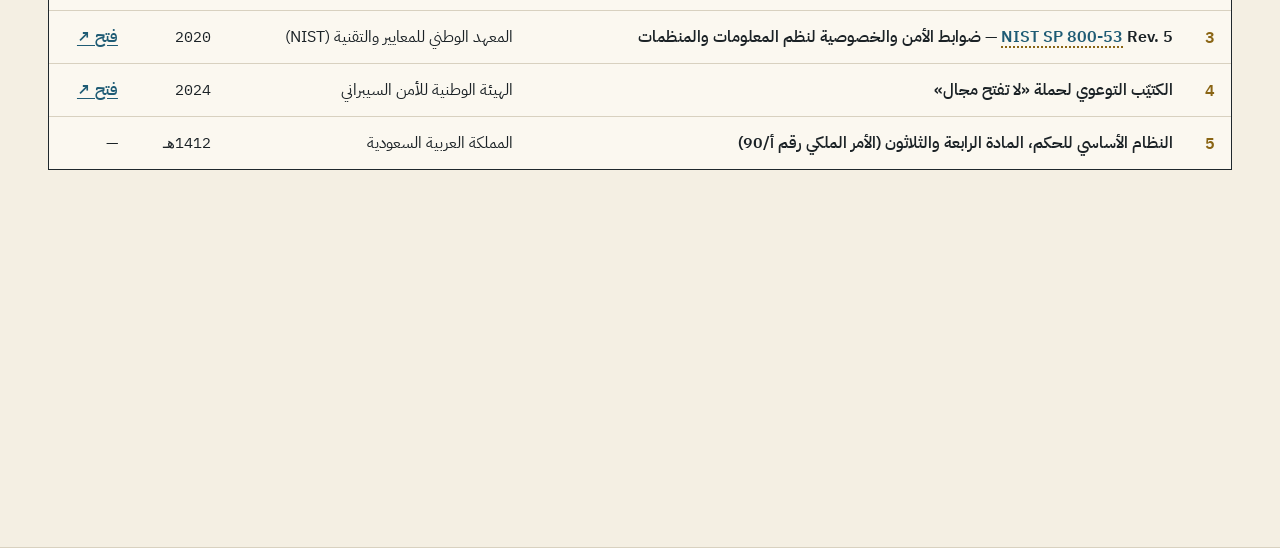
==== commit 596f81b9: "More visible glossary terms with 12 new definitions; formal Arabic challenge wording Co-Authored-By:" ====
--- a/index.html
+++ b/index.html
@@ -644,8 +644,8 @@
           <svg class="ic chal-ic" aria-hidden="true" focusable="false"><use href="#i-target"/></svg>
           <span class="chal-text">
             <span class="chal-badge" data-i18n="ch.badge">تحدٍّ تفاعلي</span>
-            <span class="chal-title" data-i18n="ch.title">هل تقدر توصل لغرفة الخوادم؟</span>
-            <span class="chal-lead" data-i18n="ch.lead">العب دور المتسلل: اختر طريقتك في كل طبقة، وشاهد أي ضابط في رَصين يوقفك.</span>
+            <span class="chal-title" data-i18n="ch.title">خمسُ طبقاتٍ تفصلك عن غرفة الخوادم.. فهل تعبرها؟</span>
+            <span class="chal-lead" data-i18n="ch.lead">تقمّص دور المقتحم: اختر طريقتك عند كل طبقة، واكتشف أيّ ضوابط رَصين ستعترض طريقك.</span>
           </span>
           <span class="chal-cta" data-i18n="ch.start">ابدأ التحدي</span>
         </button>
--- a/assets/css/style.css
+++ b/assets/css/style.css
@@ -809,8 +809,14 @@
 }
 
 /* ---------- Glossary terms (marked by main.js) ---------- */
-.term { text-decoration: underline dotted; text-decoration-color: var(--accent); text-underline-offset: 4px; cursor: help; }
+.term {
+  color: var(--accent); font-weight: 600;
+  text-decoration: underline dotted; text-decoration-color: var(--gold); text-decoration-thickness: 2px; text-underline-offset: 5px;
+  cursor: help;
+}
 .term:hover, .term:focus-visible { text-decoration-style: solid; }
+/* inside dark table heads and coloured labels keep the surrounding colour */
+.std-head .term, .label .term { color: inherit; }
 .term-pop {
   position: fixed; z-index: 80; max-width: min(300px, calc(100vw - 16px));
   padding: 10px 12px; background: var(--sheet); border: 1px solid var(--wall); border-top: 3px solid var(--accent);
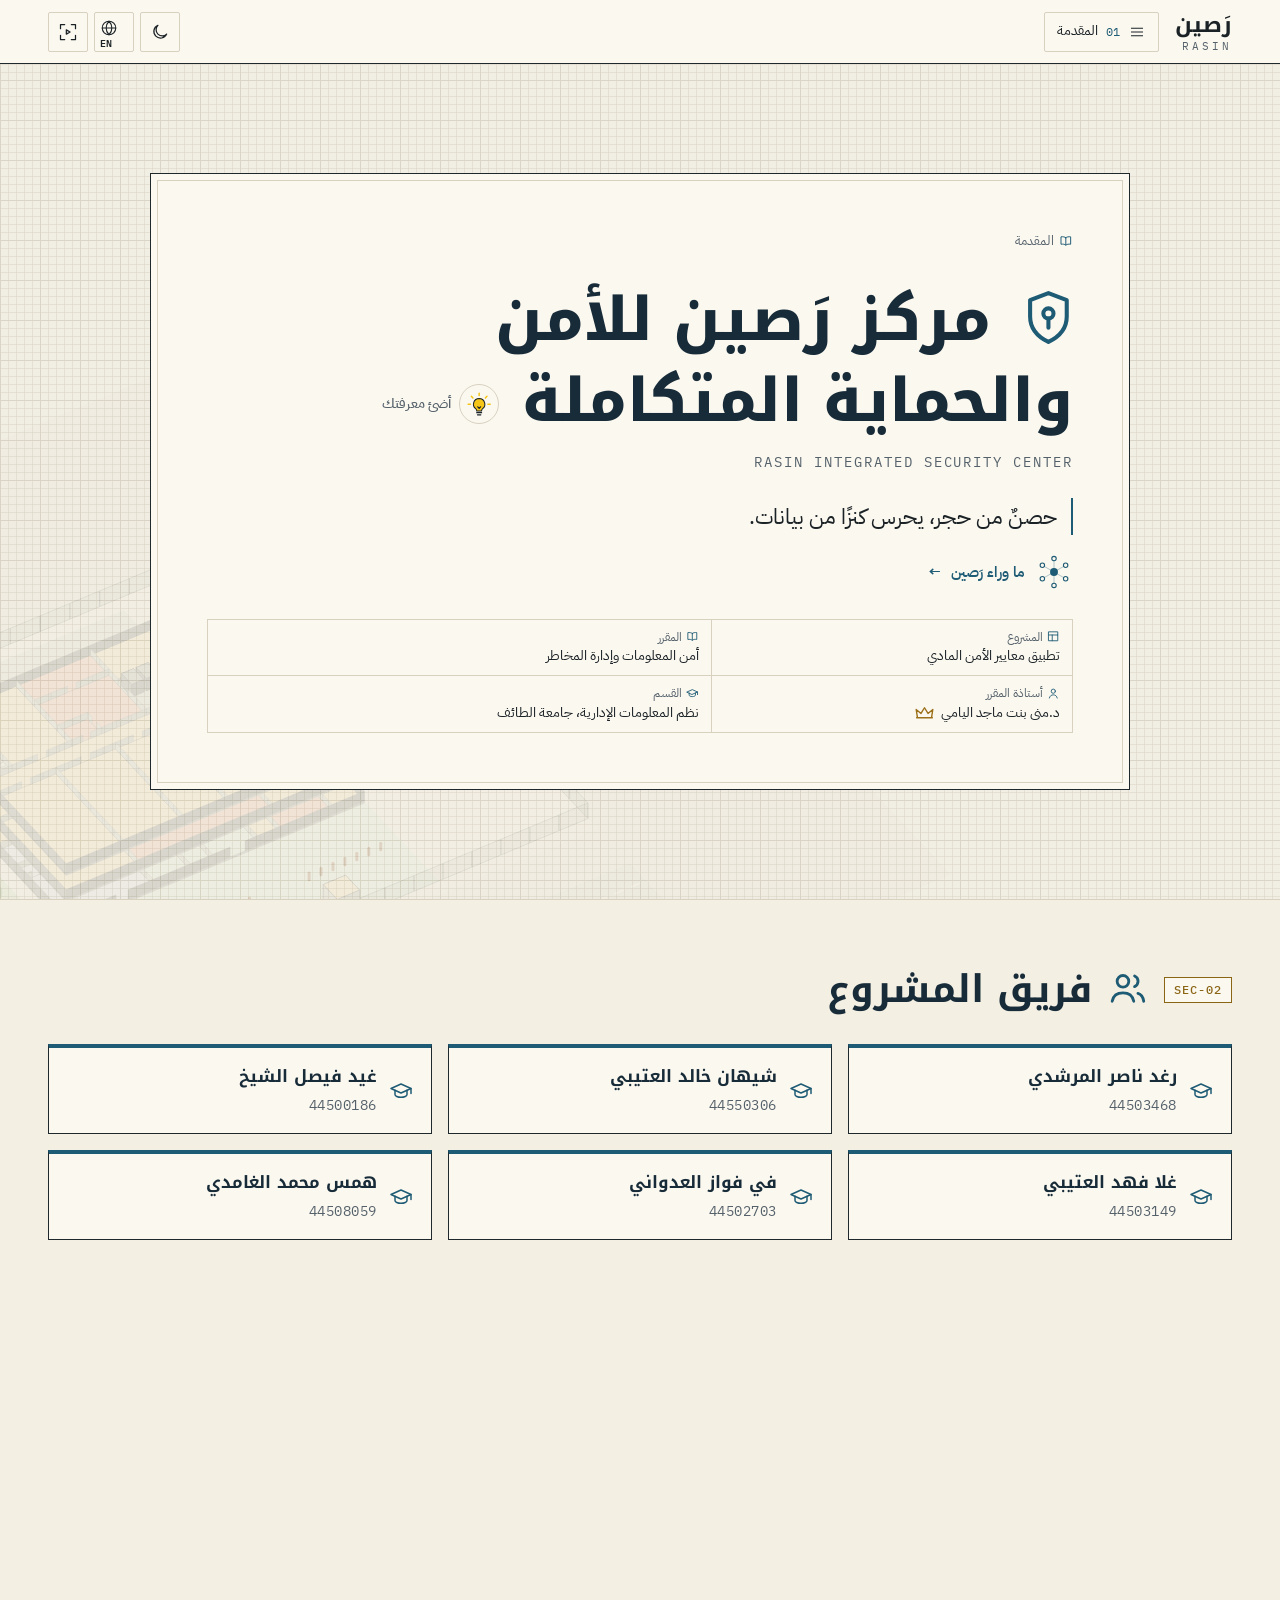
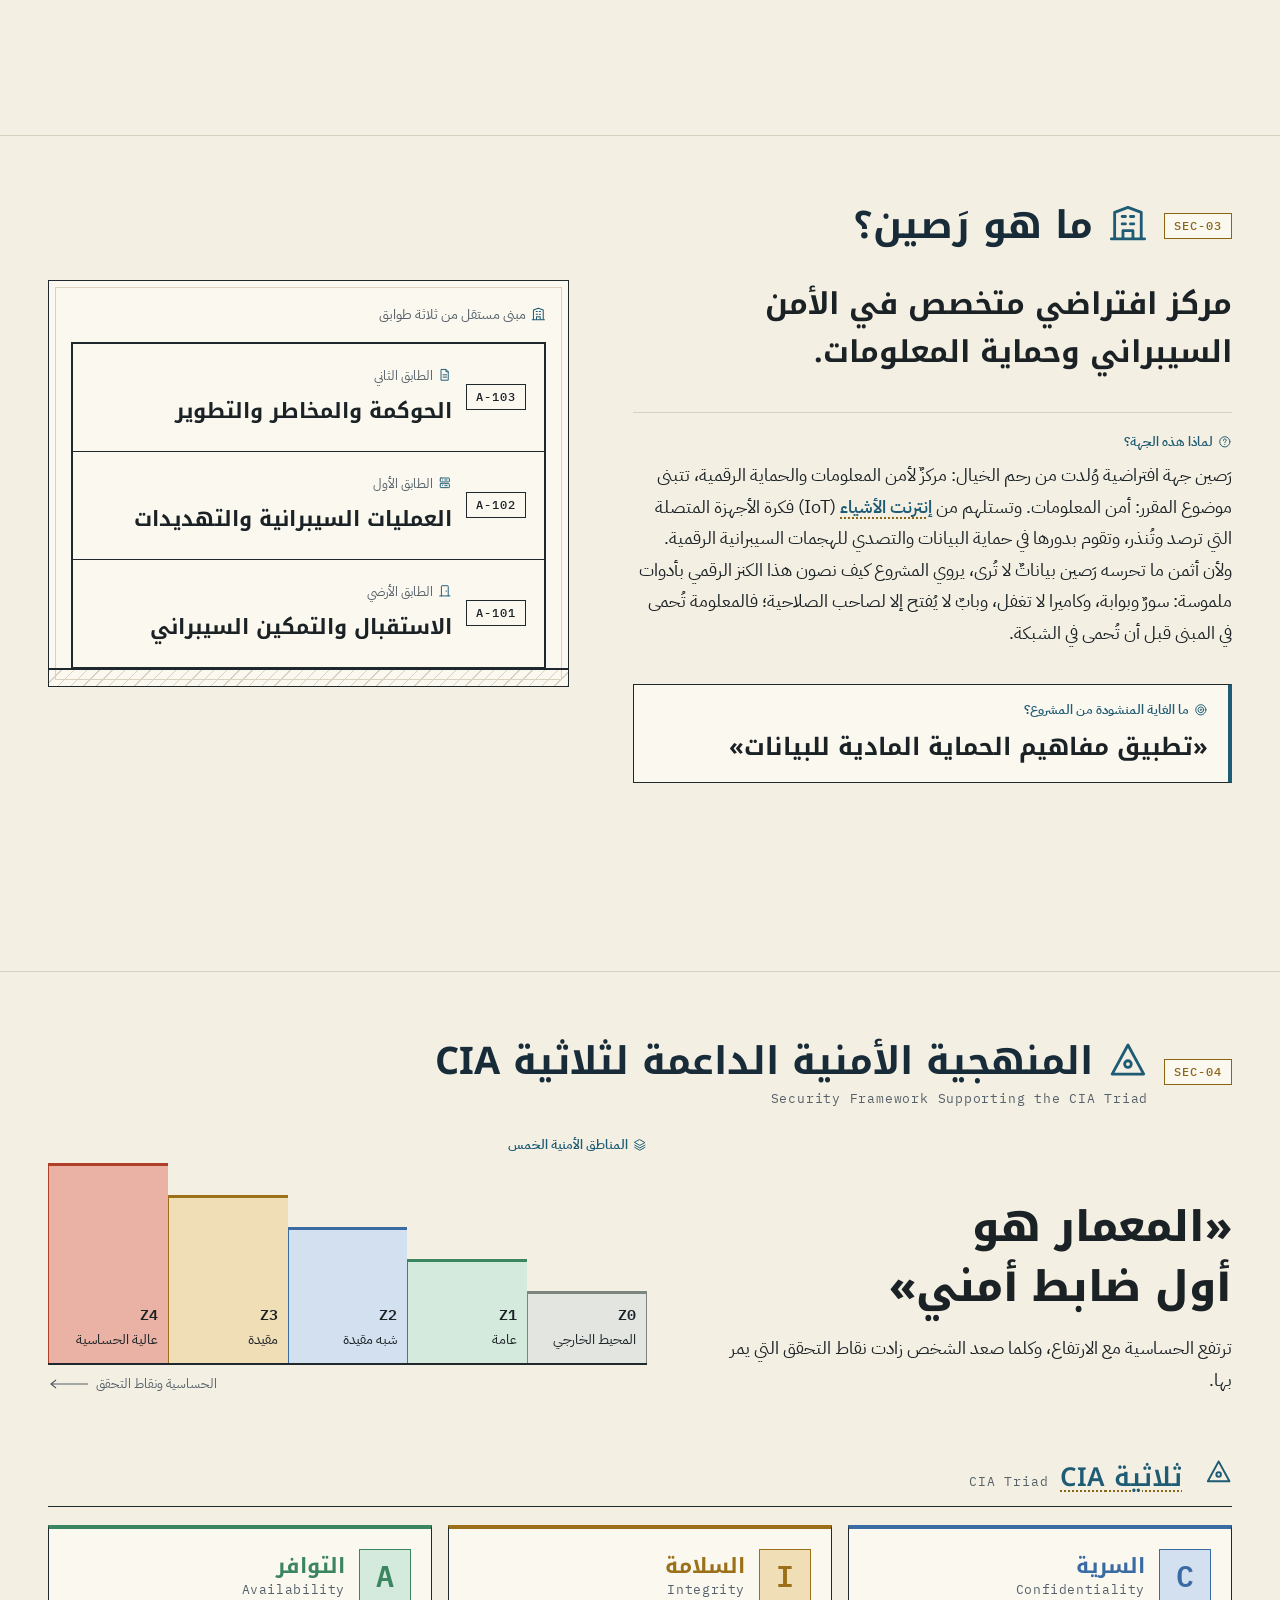
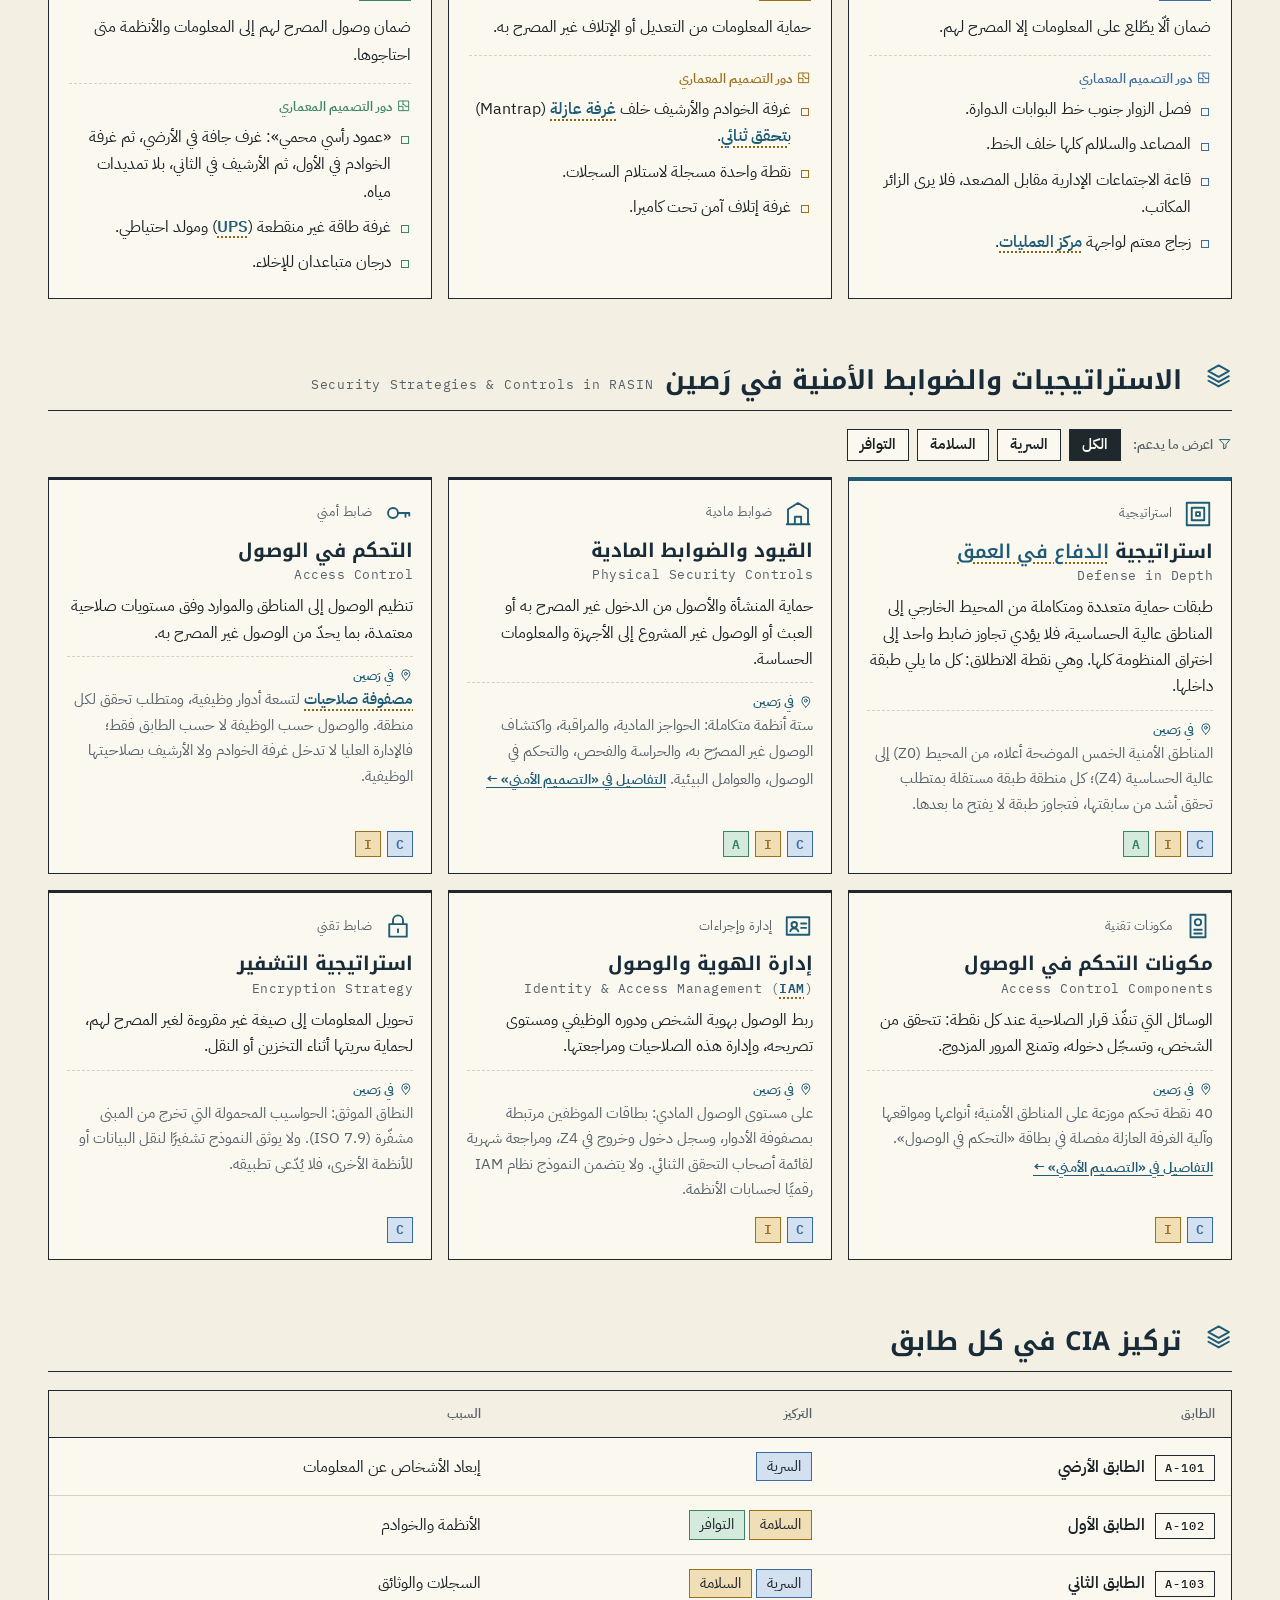
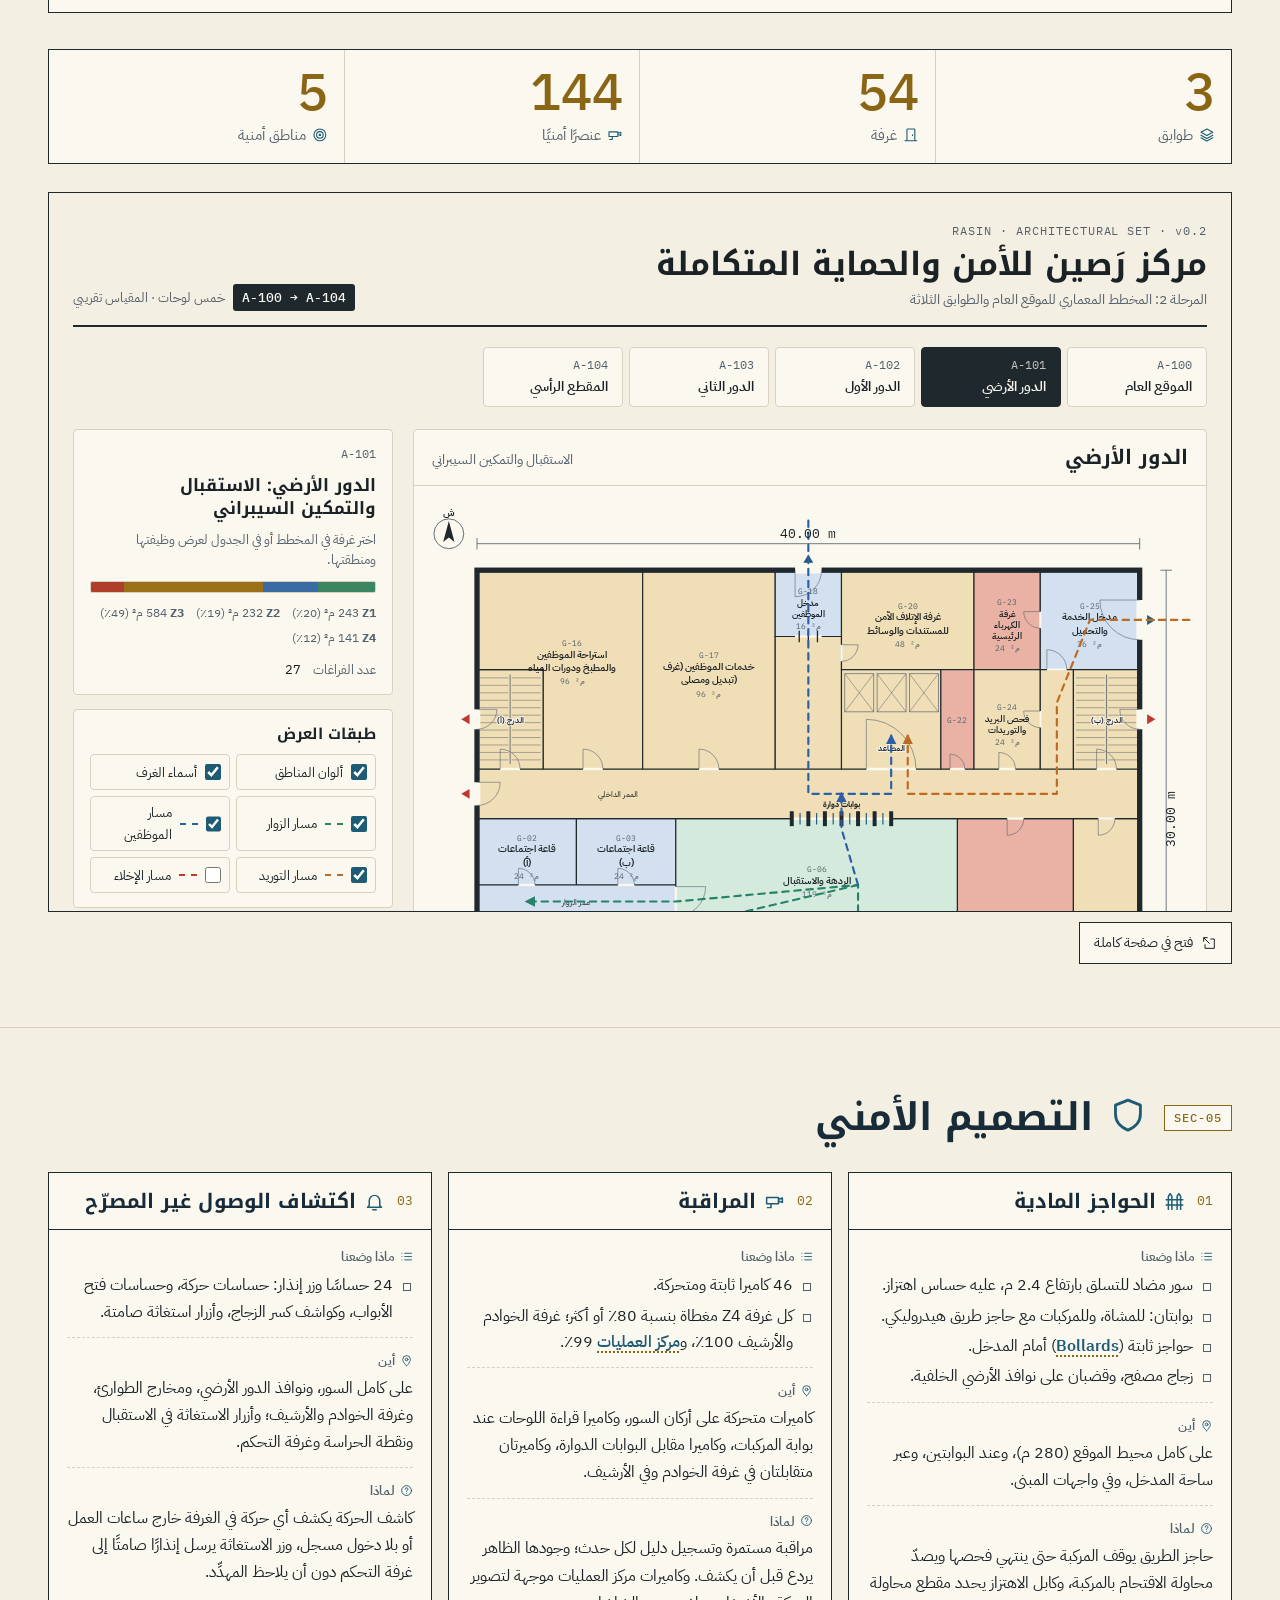
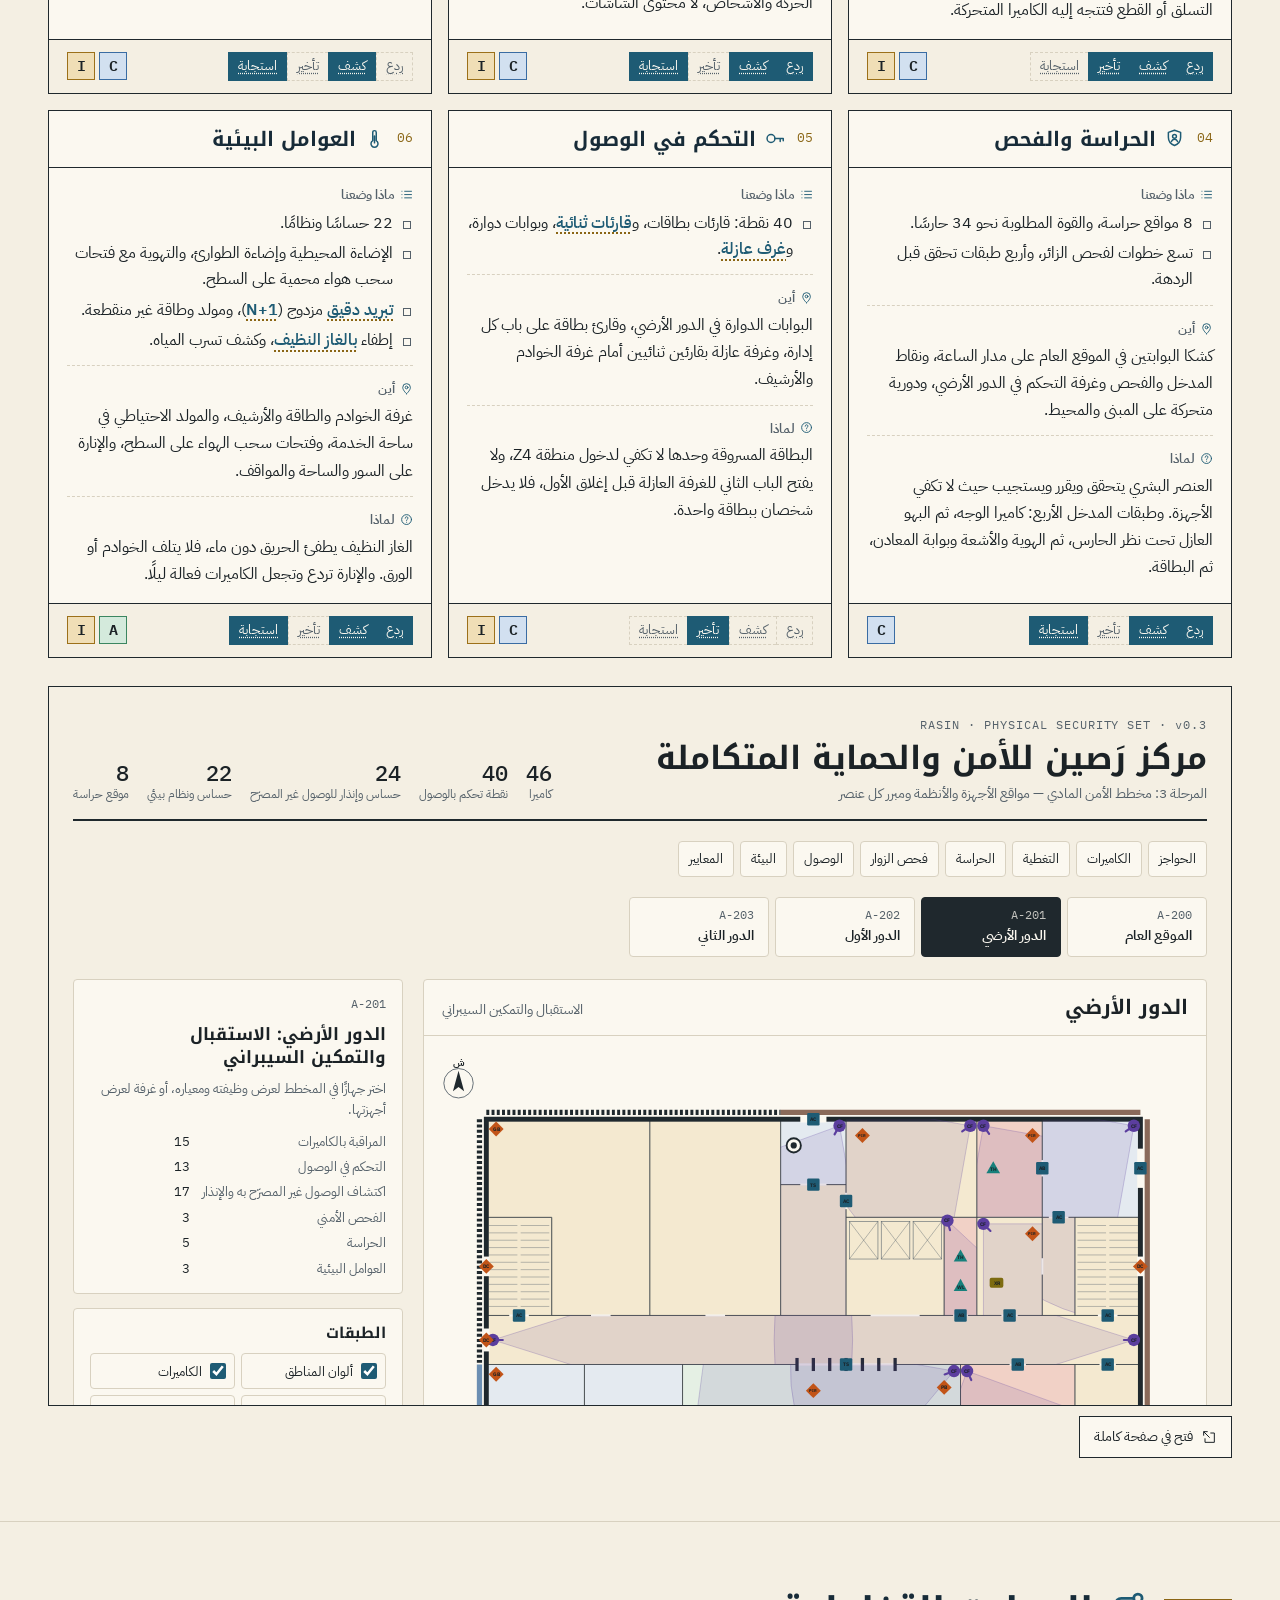
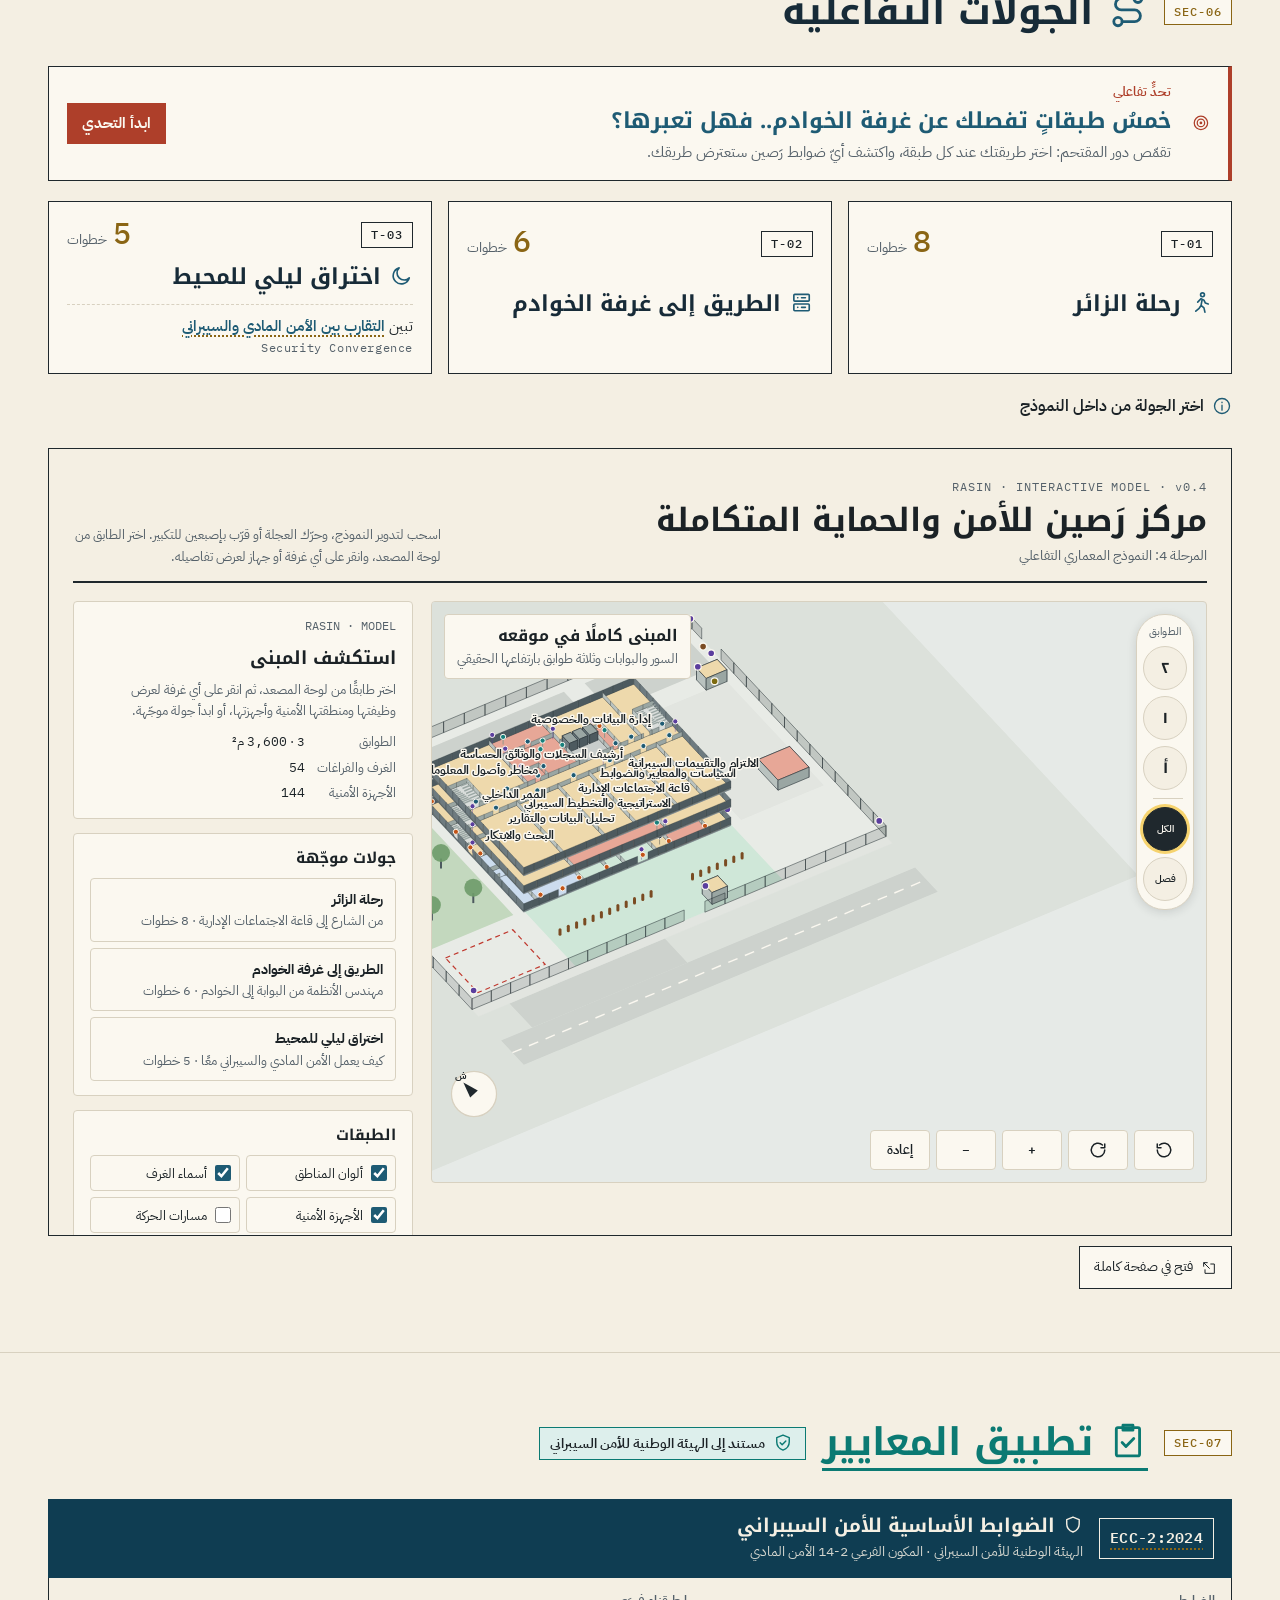
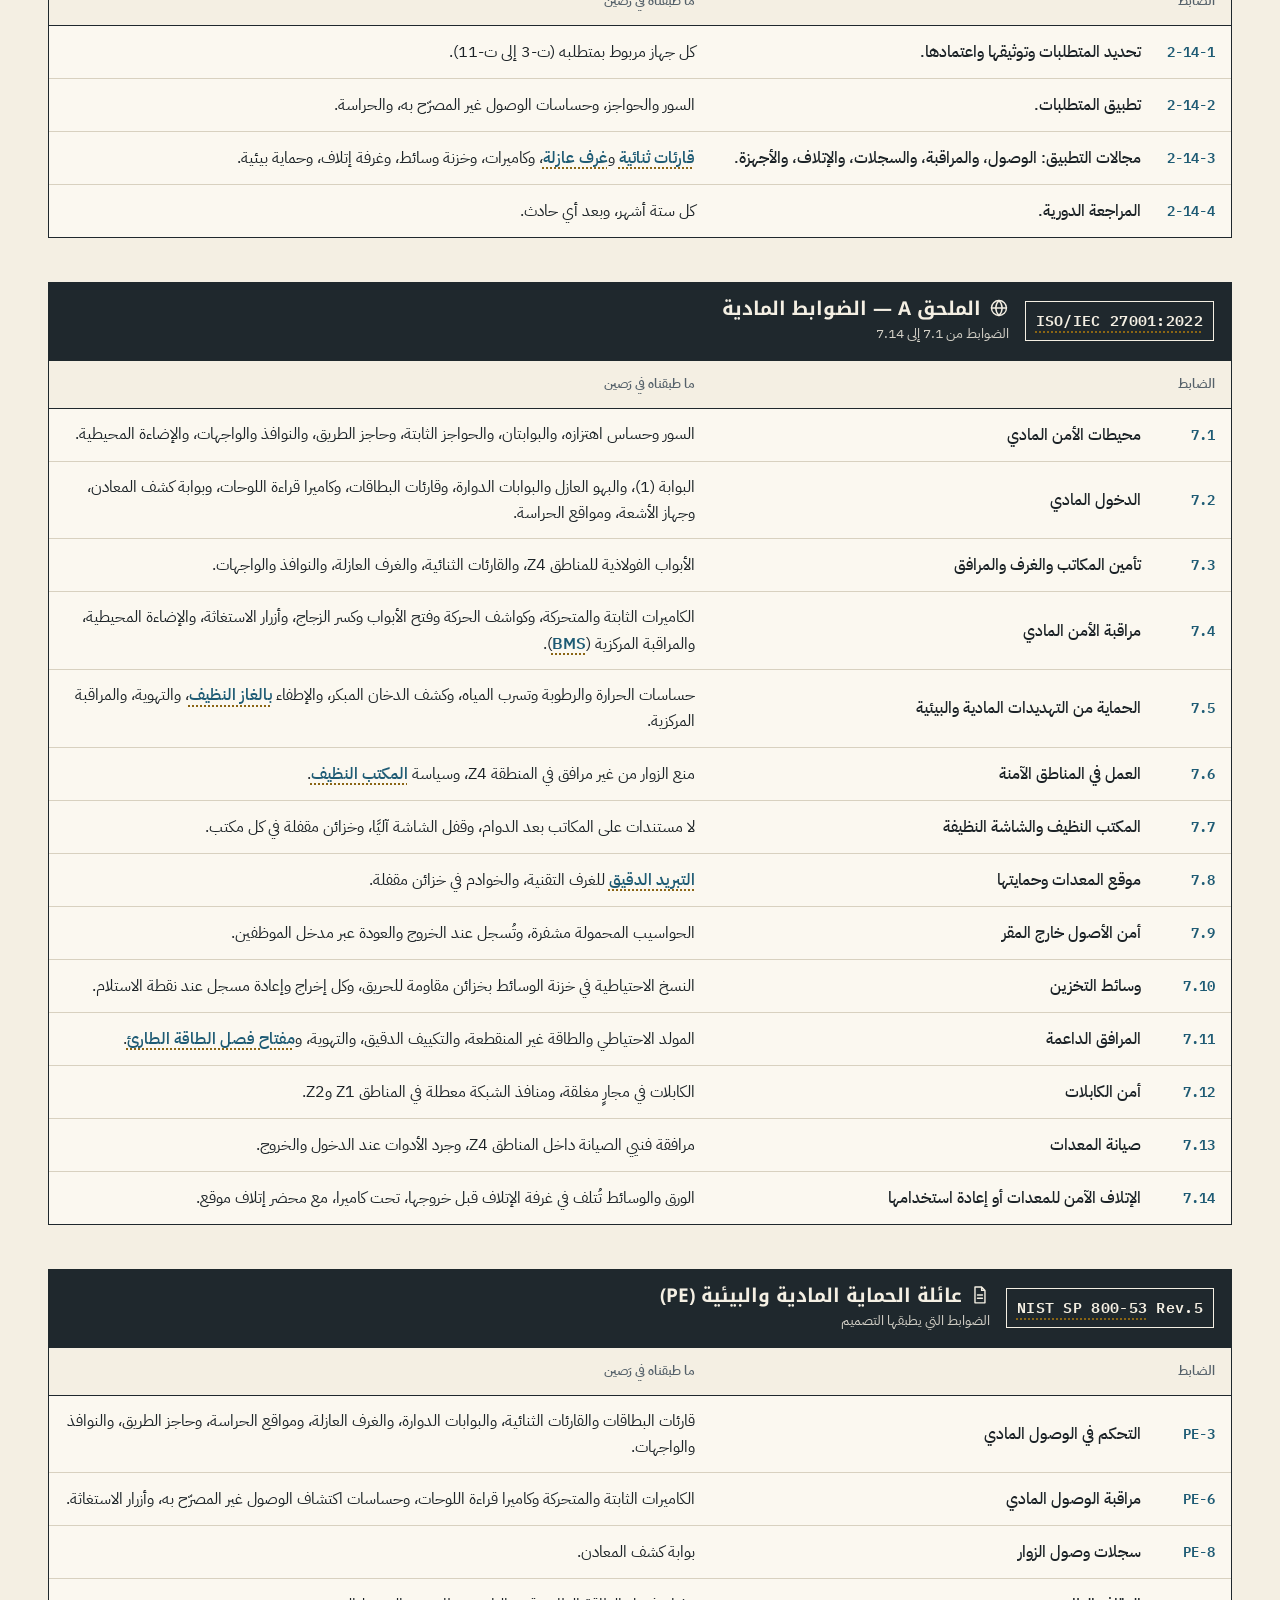
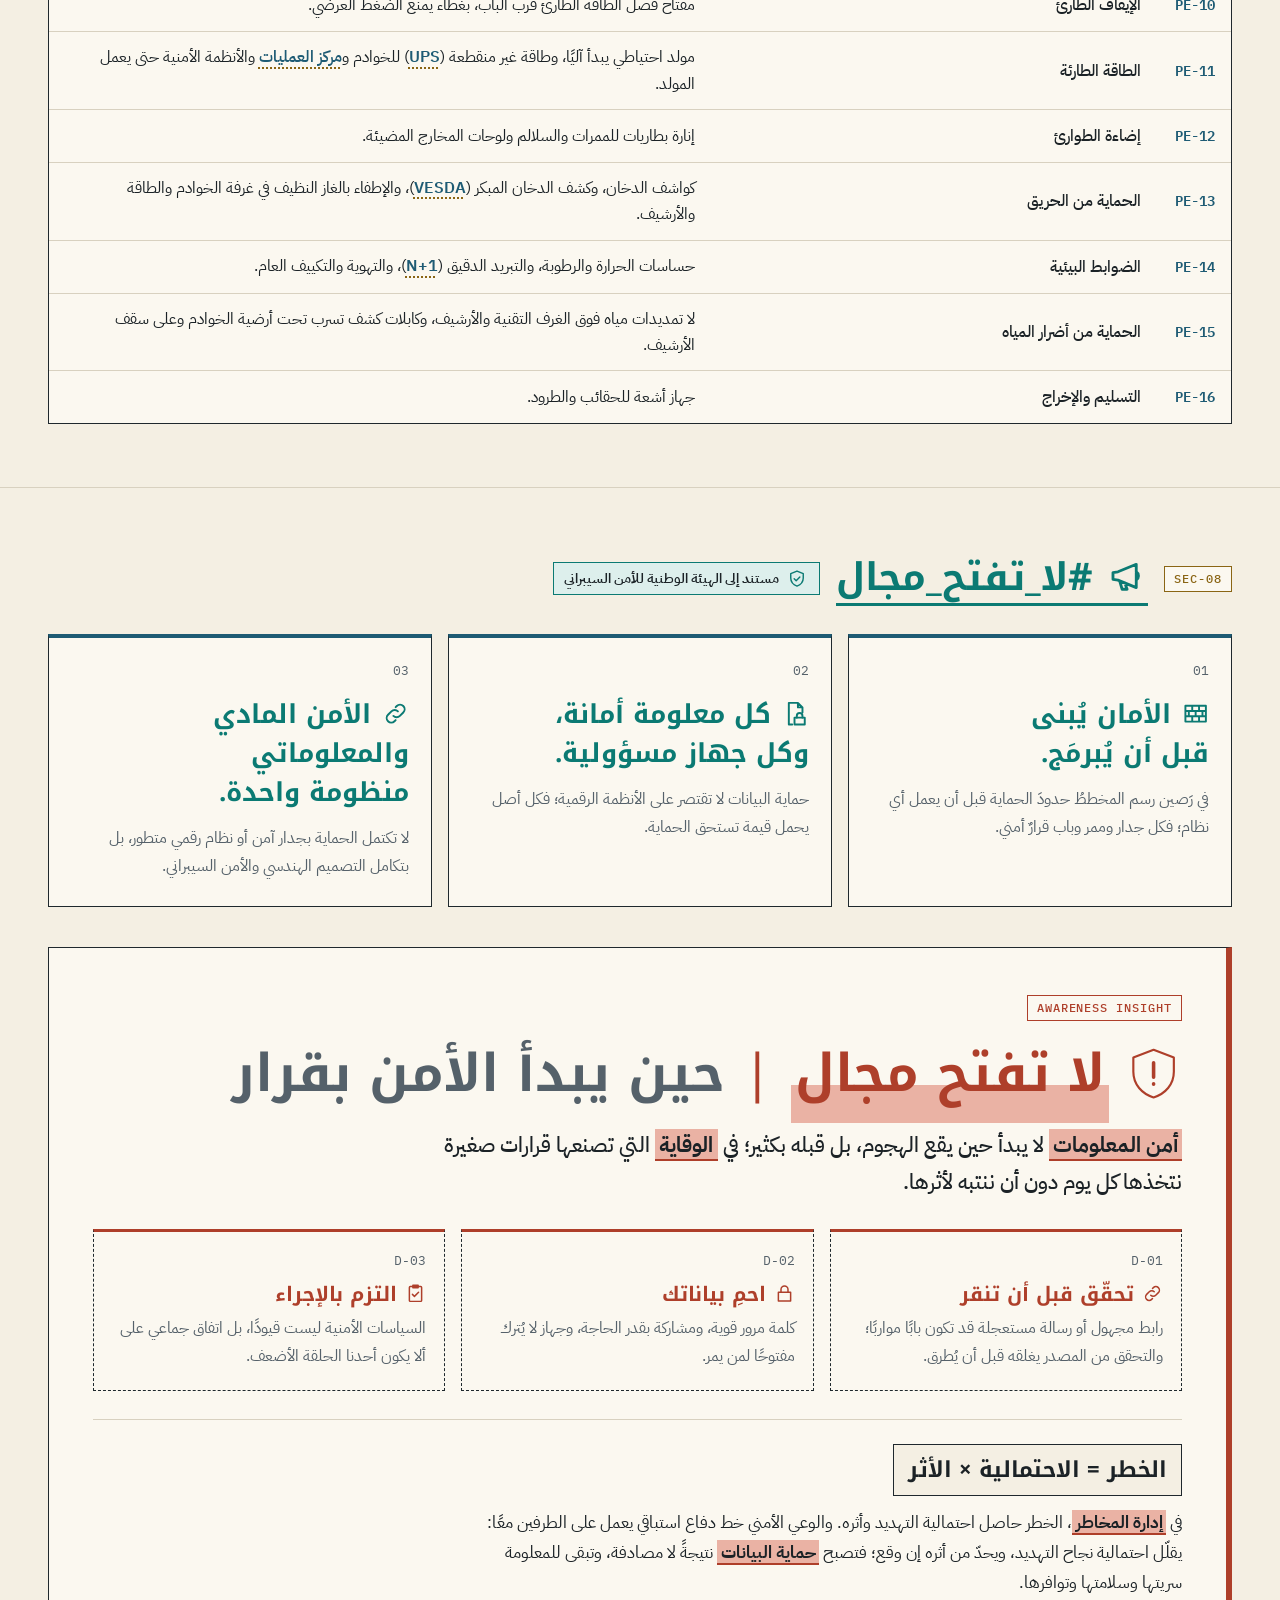
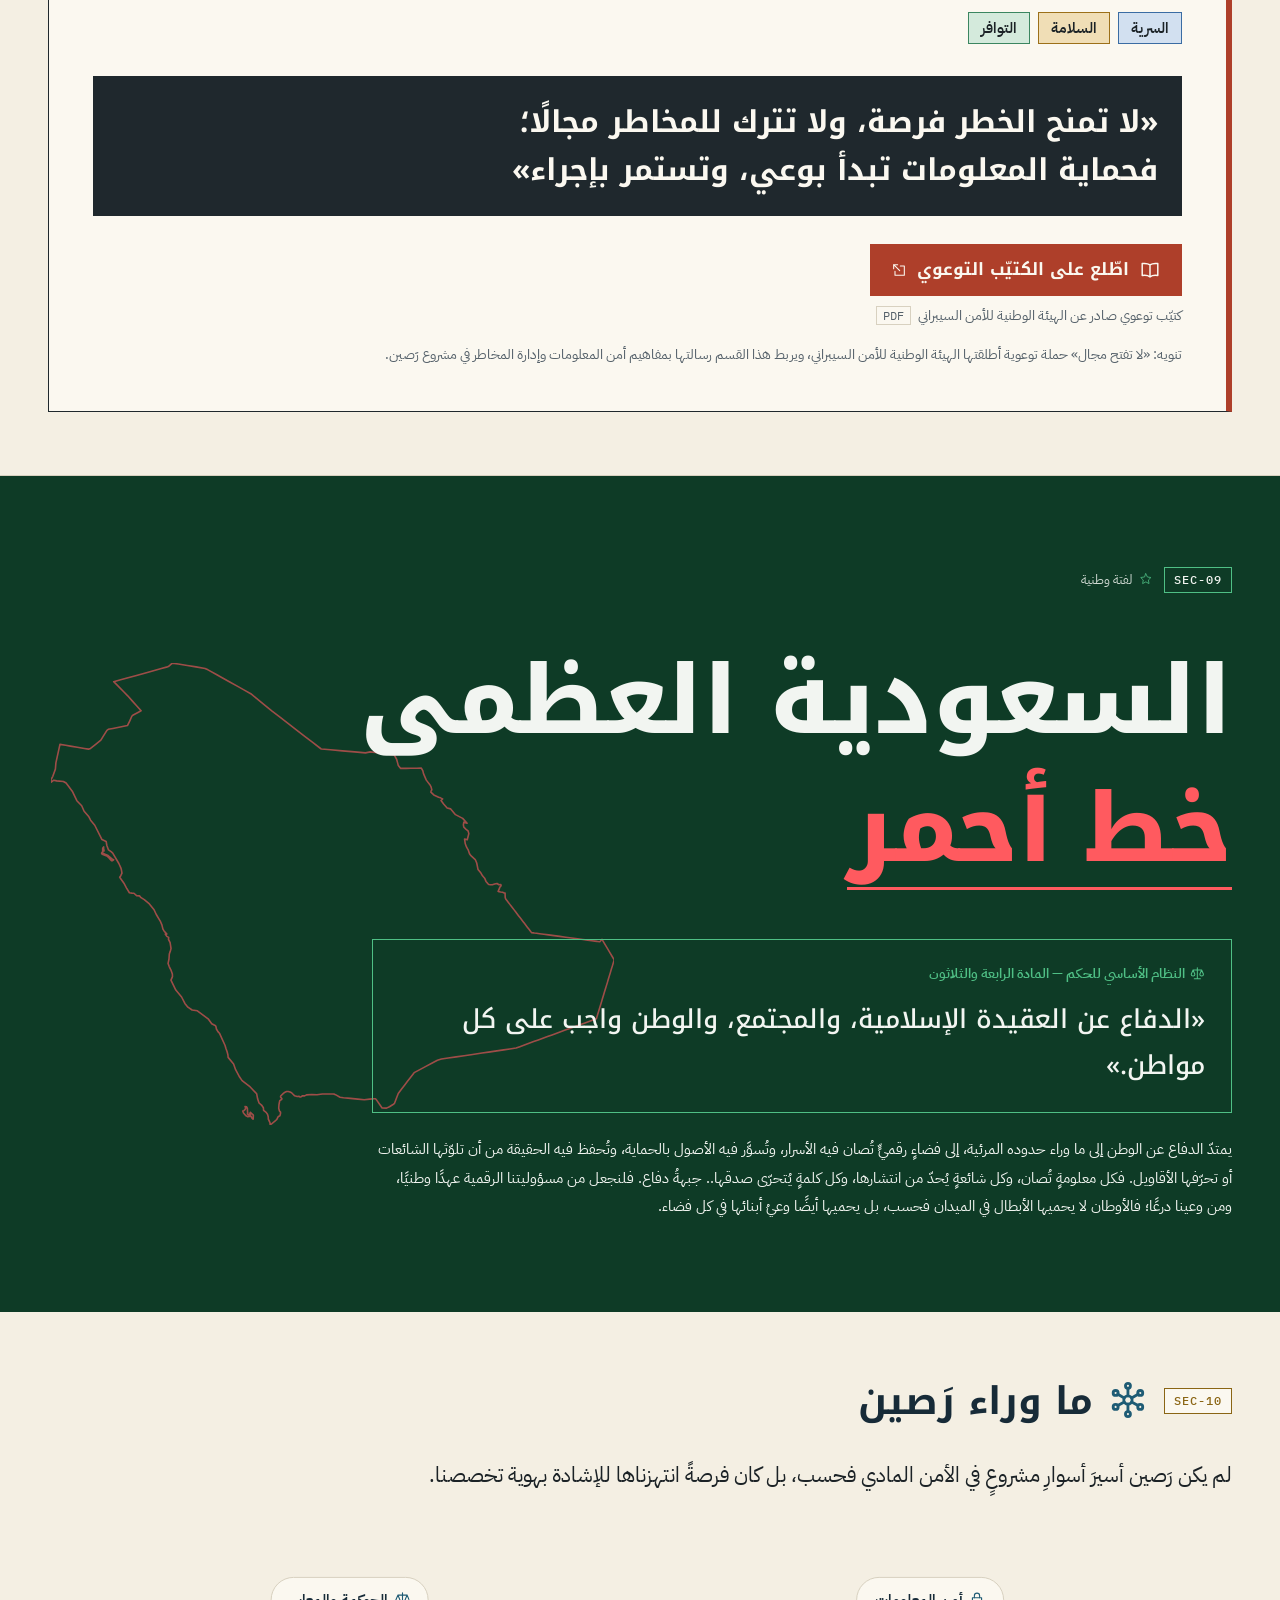
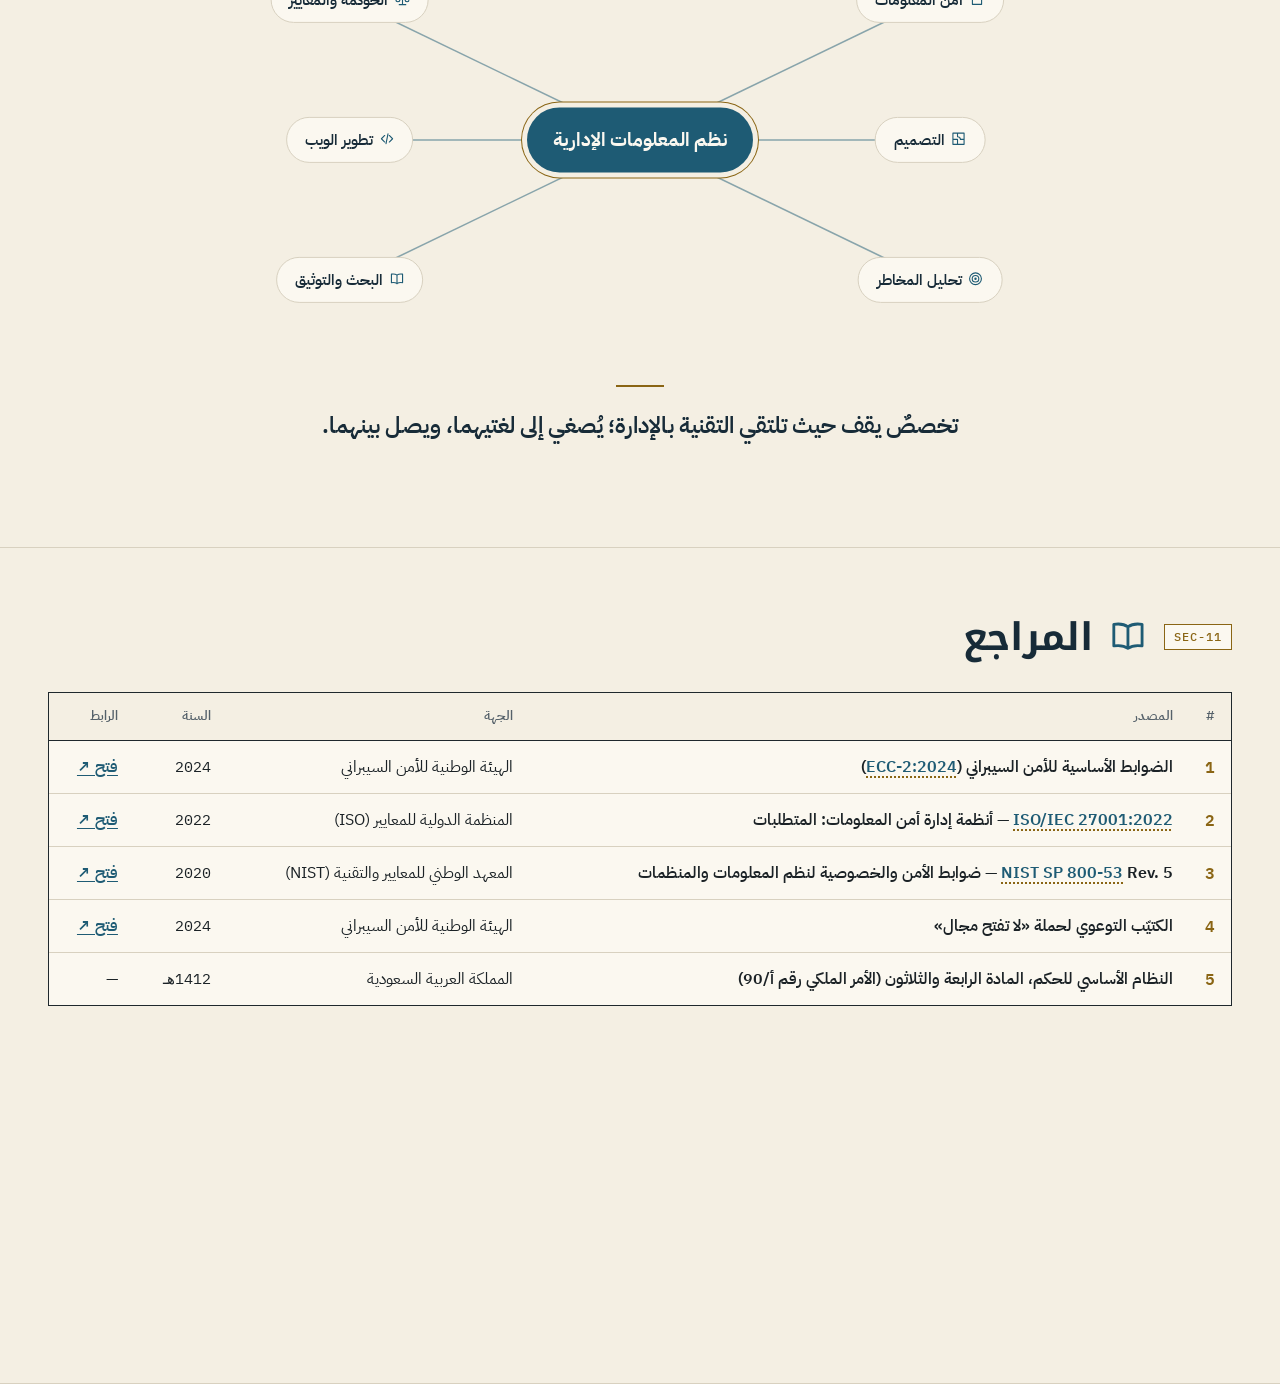
==== commit dcd12481: "Add "Beyond RASIN" section and pulsing hub link on the cover; red Kingdom outline in the national no" ====
--- a/index.html
+++ b/index.html
@@ -62,6 +62,8 @@
   <symbol id="i-scale" viewBox="0 0 24 24"><path d="M12 3v18M7 21h10M5 6.500h14M5 6.500l-3 7a3 3 0 0 0 6 0zM19 6.500l-3 7a3 3 0 0 0 6 0z"/></symbol>
   <symbol id="i-server" viewBox="0 0 24 24"><rect x="4" y="3.5" width="16" height="7" rx="1"/><rect x="4" y="13.5" width="16" height="7" rx="1"/><path d="M8 7h.1M8 17h.1M12 7h4M12 17h4"/></symbol>
   <symbol id="i-shield" viewBox="0 0 24 24"><path d="M12 2.5 4.5 5.5v5.2c0 4.6 3.1 8.1 7.5 9.8 4.4-1.7 7.5-5.2 7.5-9.8V5.5z"/></symbol>
+  <symbol id="i-code" viewBox="0 0 24 24"><path d="M8.5 7 3.5 12l5 5M15.5 7l5 5-5 5M13.5 4.5l-3 15"/></symbol>
+  <symbol id="i-hub" viewBox="0 0 24 24"><circle cx="12" cy="12" r="2.5"/><circle cx="12" cy="3.5" r="1.5"/><circle cx="19.4" cy="7.8" r="1.5"/><circle cx="19.4" cy="16.2" r="1.5"/><circle cx="12" cy="20.5" r="1.5"/><circle cx="4.6" cy="16.2" r="1.5"/><circle cx="4.6" cy="7.8" r="1.5"/><path d="M12 9.5V5M14.2 10.8l3.9-2.2M14.2 13.2l3.9 2.2M12 14.5V19M9.8 13.2l-3.9 2.2M9.8 10.8 5.9 8.6"/></symbol>
   <symbol id="i-star" viewBox="0 0 24 24"><path d="m12 3 2.8 5.800 6.200.9-4.500 4.400 1.100 6.300-5.600-3-5.600 3 1.100-6.300L3 9.700l6.200-.9z"/></symbol>
   <symbol id="i-target" viewBox="0 0 24 24"><circle cx="12" cy="12" r="9"/><circle cx="12" cy="12" r="5"/><circle cx="12" cy="12" r="1"/></symbol>
   <symbol id="i-thermo" viewBox="0 0 24 24"><path d="M10 14.5V5a2 2 0 0 1 4 0v9.5a4 4 0 1 1-4 0zM12 9v8"/></symbol>
@@ -96,7 +98,8 @@
       <li><a href="#s6"><span class="num">07</span><span data-i18n="nav.s6">تطبيق المعايير</span></a></li>
       <li><a href="#s7"><span class="num">08</span><span data-i18n="nav.s7">#لا_تفتح_مجال</span></a></li>
       <li><a href="#s8"><span class="num">09</span><span data-i18n="nav.s8">لفتة وطنية</span></a></li>
-      <li><a href="#s10"><span class="num">10</span><span data-i18n="nav.s10">المراجع</span></a></li>
+      <li><a href="#s11"><span class="num">10</span><span data-i18n="nav.s11">ما وراء رَصين</span></a></li>
+      <li><a href="#s10"><span class="num">11</span><span data-i18n="nav.s10">المراجع</span></a></li>
     </ol>
   </nav>
 
@@ -180,6 +183,18 @@
         </div>
         <p class="hero-latin">RASIN Integrated Security Center</p>
         <p class="hero-tagline" data-i18n="s1.tagline">حصنٌ من حجر، يحرس كنزًا من بيانات.</p>
+        <!-- "Beyond RASIN": a small hub whose spokes pulse outward; leads to the closing section -->
+        <a class="beyond-link" href="#s11">
+          <svg class="hub" viewBox="0 0 48 48" aria-hidden="true" focusable="false">
+            <path class="hub-spokes" d="M24 24V7M24 24l14.7-8.5M24 24l14.7 8.5M24 24v17M24 24 9.3 32.5M24 24 9.3 15.5"/>
+            <path class="hub-pulse" pathLength="20" d="M24 24V7"/><path class="hub-pulse" pathLength="20" d="M24 24l14.7-8.5"/><path class="hub-pulse" pathLength="20" d="M24 24l14.7 8.5"/>
+            <path class="hub-pulse" pathLength="20" d="M24 24v17"/><path class="hub-pulse" pathLength="20" d="M24 24 9.3 32.5"/><path class="hub-pulse" pathLength="20" d="M24 24 9.3 15.5"/>
+            <circle class="hub-dot" cx="24" cy="7" r="2.8"/><circle class="hub-dot" cx="38.7" cy="15.5" r="2.8"/><circle class="hub-dot" cx="38.7" cy="32.5" r="2.8"/>
+            <circle class="hub-dot" cx="24" cy="41" r="2.8"/><circle class="hub-dot" cx="9.3" cy="32.5" r="2.8"/><circle class="hub-dot" cx="9.3" cy="15.5" r="2.8"/>
+            <circle class="hub-core" cx="24" cy="24" r="5"/>
+          </svg>
+          <span data-i18n="bx.link">ما وراء رَصين</span><span class="beyond-arrow" aria-hidden="true">←</span>
+        </a>
 
         <!-- Drawing-sheet title block -->
         <dl class="titleblock">
@@ -833,24 +848,8 @@
   <!-- ========================= SEC-09 · National note =========================
        Own green palette (this section only). No flag, emblem or government logos — by design. -->
   <section class="sec sec-national" id="s8" aria-labelledby="s8-title">
-    <!-- Abstract pattern built from plan lines: walls, room grid, dimension ticks -->
-    <svg class="nat-pattern" aria-hidden="true" focusable="false" preserveAspectRatio="xMidYMid slice" viewBox="0 0 1200 800">
-      <g class="np-thin">
-        <path d="M0 160H1200M0 640H1200M200 0V800M1000 0V800"/>
-        <path d="M200 120v80M1000 120v80M200 600v80M1000 600v80"/>
-        <path d="M60 60h1080v680H60z"/>
-      </g>
-      <g class="np-wall">
-        <path d="M200 160h320v200H200zM520 160h200v120H520zM720 160h280v200H720z"/>
-        <path d="M200 440h240v200H200zM440 440h320v200H440zM760 440h240v200H760z"/>
-        <path d="M200 360h800M200 440h800"/>
-      </g>
-      <g class="np-thin">
-        <path d="M520 280h200v80M600 440v-80M880 360a80 80 0 0 0-80-80"/>
-        <path d="M320 640a60 60 0 0 1 60-60M640 440a60 60 0 0 0 60 60"/>
-        <circle cx="1080" cy="720" r="34"/><path d="M1080 680v80M1072 694l8-14 8 14"/>
-      </g>
-    </svg>
+    <!-- Outline of the Kingdom: Natural Earth 1:50m boundaries (public domain), equirectangular, faint line only -->
+    <svg class="nat-map" viewBox="0 0 1000 820" preserveAspectRatio="xMidYMid meet" aria-hidden="true" focusable="false"><path d="M108.7 351.0L107.4 351.0L104.1 347.5L102.1 344.9L100.2 343.1L91.0 339.6L89.8 337.3L91.2 335.1L92.2 337.3L93.8 338.7L101.4 341.8L109.8 348.8L111.2 349.3L108.7 351.0ZM350.6 802.2L354.3 802.5L352.8 800.9L354.0 797.7L359.3 802.6L359.1 808.5L358.7 809.8L357.3 808.5L356.3 807.3L356.1 806.0L354.6 804.5L349.5 805.5L346.3 803.9L341.8 799.0L340.5 795.4L342.4 794.7L344.4 793.0L345.7 790.2L344.6 787.3L347.3 787.8L348.7 790.8L349.0 797.5L349.4 799.0L348.7 800.5L350.6 802.2ZM825.8 683.5L814.6 685.2L803.8 686.8L791.6 688.6L776.9 690.7L765.4 692.4L748.6 694.9L733.6 697.1L719.4 699.2L705.3 701.3L693.3 703.0L686.1 705.1L677.7 709.6L664.8 716.5L651.6 723.6L644.8 727.2L637.6 736.6L634.0 741.3L627.4 749.9L622.5 756.4L616.6 764.1L614.0 771.0L610.0 781.6L606.6 784.3L601.0 787.8L595.8 790.2L587.9 789.9L583.3 783.3L578.5 776.4L576.1 773.6L573.9 773.5L565.9 774.3L556.2 775.4L544.8 774.3L531.7 772.9L519.3 771.7L513.2 770.8L505.1 766.3L503.1 765.4L500.9 765.2L491.3 765.1L481.8 765.0L472.3 766.4L463.2 765.9L453.7 766.7L450.4 768.4L446.7 768.3L444.4 769.8L442.4 770.5L440.0 769.2L437.0 769.5L432.7 768.4L429.8 765.5L427.2 762.9L424.4 761.5L421.3 760.6L418.6 760.6L415.2 762.1L413.1 763.7L407.8 768.7L407.6 770.5L410.0 773.6L409.3 775.0L406.2 776.8L405.2 781.6L404.8 784.2L404.3 790.5L405.7 795.4L407.5 797.2L407.6 799.4L406.6 803.6L403.7 804.9L401.6 809.0L400.4 810.9L398.1 813.0L389.2 820.2L388.8 816.0L385.9 809.8L385.7 805.5L384.4 801.1L382.0 797.8L377.5 794.3L377.1 789.5L373.8 784.8L369.4 781.1L367.0 774.1L365.2 764.8L353.7 752.6L339.3 741.3L334.9 735.0L327.8 722.0L324.2 711.8L314.5 700.1L314.1 695.5L312.7 690.0L310.5 683.9L309.1 679.0L299.5 657.8L296.4 654.4L293.7 649.7L293.0 646.0L292.2 644.0L285.4 640.5L279.0 631.6L259.9 617.4L250.6 616.0L243.1 610.9L237.7 604.3L231.9 592.9L221.6 580.5L213.0 563.0L215.7 556.7L215.5 552.2L212.8 544.6L209.9 538.8L207.9 533.3L209.5 525.4L210.1 516.5L211.8 511.8L213.1 506.7L211.5 496.3L208.6 490.7L208.9 487.0L205.6 485.2L202.9 481.2L205.7 481.2L200.7 475.6L198.8 472.5L196.9 464.9L194.5 459.2L186.7 446.0L183.0 438.0L174.7 427.6L165.6 420.0L159.9 416.5L157.1 413.3L152.4 413.2L147.3 408.7L143.7 408.5L139.2 407.8L133.9 399.1L129.5 390.9L122.0 380.3L123.9 377.5L126.0 373.0L125.0 367.1L123.8 363.1L120.5 355.8L109.6 337.5L106.7 334.9L102.1 331.8L99.2 323.9L97.9 316.8L90.5 313.4L77.7 287.9L70.3 279.0L67.3 273.0L58.8 263.1L54.5 253.3L45.9 244.3L38.4 228.6L26.8 212.9L22.0 210.2L10.1 209.1L5.0 207.9L0.4 211.4L0.0 207.0L3.2 201.0L7.8 188.3L8.7 177.2L15.9 144.3L26.0 146.0L34.4 147.4L46.6 149.4L59.2 151.5L66.6 152.8L69.1 152.2L79.3 144.2L88.5 136.9L94.0 128.0L99.3 119.4L101.7 117.6L109.9 116.0L122.9 113.4L135.7 110.9L139.7 103.1L143.5 94.3L145.2 92.5L154.4 87.6L160.0 84.6L152.0 75.8L144.6 67.5L136.2 58.1L129.1 50.9L118.4 40.1L111.4 33.0L123.6 29.6L136.8 26.0L150.2 22.3L166.2 17.9L178.8 14.4L197.5 9.3L206.7 6.7L208.4 6.1L215.4 0.0L226.0 1.7L242.0 4.3L257.4 6.7L273.6 9.7L278.8 12.0L294.5 20.8L304.7 26.5L316.6 33.1L331.5 41.4L341.7 47.1L354.7 54.4L364.9 62.7L377.8 73.2L392.0 84.8L403.7 93.8L419.7 106.2L435.6 118.5L451.1 130.4L463.5 140.0L479.2 152.1L480.4 152.6L496.3 154.0L517.6 155.8L539.1 157.7L558.4 159.4L566.7 157.7L575.9 158.8L588.2 160.3L595.6 161.3L609.6 163.2L613.8 171.1L615.3 176.7L616.7 182.0L620.9 187.0L630.5 186.9L638.9 186.8L649.4 186.6L657.6 186.5L660.3 191.4L661.4 196.3L666.4 207.8L673.4 216.9L675.0 220.2L676.2 225.1L675.0 227.0L674.5 229.1L679.7 234.1L688.3 238.2L691.6 239.3L695.4 241.1L692.5 244.0L697.5 250.6L703.4 257.4L709.7 258.9L718.2 269.1L731.0 275.7L738.8 284.4L735.8 283.6L733.0 282.5L732.2 287.2L733.0 291.4L737.0 295.1L740.5 297.8L741.9 302.8L739.1 313.6L736.3 312.7L734.3 312.5L735.6 320.9L737.9 326.9L740.7 331.6L743.1 338.5L745.1 341.5L753.3 348.8L755.9 355.0L758.2 366.4L763.4 372.8L766.2 377.7L770.0 381.9L772.4 387.6L775.9 392.0L777.6 393.1L780.3 393.6L783.7 393.6L787.7 392.4L792.0 391.4L795.4 393.6L798.8 393.3L799.2 395.4L796.9 398.2L794.0 405.3L798.1 406.4L801.9 406.9L804.7 408.1L806.3 408.1L806.3 409.6L806.5 416.3L807.4 418.9L809.2 421.2L811.8 424.6L814.4 428.0L817.0 431.4L819.7 434.8L822.3 438.2L824.9 441.6L827.5 445.0L830.1 448.5L832.7 451.9L835.4 455.3L838.0 458.7L840.6 462.1L843.2 465.5L845.8 468.9L848.4 472.3L851.1 475.7L853.2 478.6L857.2 479.1L858.5 479.3L862.1 479.7L867.7 480.5L875.0 481.5L883.5 482.6L893.1 483.9L903.4 485.3L914.0 486.7L924.5 488.1L934.8 489.5L944.4 490.7L953.0 491.9L960.2 492.9L965.8 493.6L969.4 494.1L970.7 494.3L974.5 494.8L978.4 490.5L981.8 496.4L984.7 501.3L988.7 508.0L992.9 515.1L997.0 521.9L1000.0 527.0L998.4 532.3L996.7 538.1L994.9 543.8L993.2 549.6L991.4 555.4L989.7 561.1L988.0 566.9L986.2 572.7L984.5 578.4L982.7 584.2L981.0 589.9L979.2 595.7L977.5 601.5L975.8 607.2L974.0 613.0L972.3 618.8L970.5 624.5L968.4 631.5L963.4 633.3L955.2 636.3L947.0 639.3L938.8 642.3L930.7 645.2L922.5 648.2L914.3 651.2L906.1 654.2L897.9 657.2L889.7 660.2L881.6 663.2L873.4 666.1L865.2 669.1L857.0 672.1L848.8 675.1L840.6 678.1L832.5 681.1L825.8 683.5ZM94.1 333.8L91.7 332.7L91.8 328.7L93.5 326.4L93.4 329.5L94.1 332.7L94.1 333.8Z"/></svg>
 
     <div class="sec-inner nat-inner">
       <div class="plate-row">
@@ -874,10 +873,37 @@
       <p class="nat-link" data-i18n="s8.link">يمتدّ الدفاع عن الوطن إلى ما وراء حدوده المرئية، إلى فضاءٍ رقميٍّ تُصان فيه الأسرار، وتُسوَّر فيه الأصول بالحماية، وتُحفظ فيه الحقيقة من أن تلوّثها الشائعات أو تحرّفها الأقاويل. فكل معلومةٍ تُصان، وكل شائعةٍ يُحدّ من انتشارها، وكل كلمةٍ يُتحرّى صدقها.. جبهةُ دفاع. فلنجعل من مسؤوليتنا الرقمية عهدًا وطنيًا، ومن وعينا درعًا؛ فالأوطان لا يحميها الأبطال في الميدان فحسب، بل يحميها أيضًا وعيُ أبنائها في كل فضاء.</p>
     </div>
   </section>
-  <!-- ========================= SEC-10 · References ========================= -->
+  <!-- ========================= SEC-10 · Beyond RASIN (the MIS discipline) ========================= -->
+  <section class="sec sec-beyond" id="s11" aria-labelledby="s11-title">
+    <div class="sec-inner">
+      <header class="sec-head"><span class="plate">SEC-10</span><h2 id="s11-title"><svg class="ic" aria-hidden="true" focusable="false"><use href="#i-hub"/></svg><span data-i18n="nav.s11">ما وراء رَصين</span></h2></header>
+      <p class="bx-lead" data-i18n="bx.lead">لم يكن رَصين أسيرَ أسوارِ مشروعٍ في الأمن المادي فحسب، بل كان فرصةً انتهزناها للإشادة بهوية تخصصنا.</p>
+
+      <!-- Hub: the major at the centre, six fields used in this project around it; spokes draw once on entry -->
+      <div class="bx-map" id="bxMap">
+        <svg class="bx-lines" viewBox="0 0 820 400" preserveAspectRatio="none" aria-hidden="true" focusable="false">
+          <path pathLength="1" style="--i:0" d="M410 200 700 60"/><path pathLength="1" style="--i:1" d="M410 200H700"/><path pathLength="1" style="--i:2" d="M410 200 700 340"/>
+          <path pathLength="1" style="--i:3" d="M410 200 120 60"/><path pathLength="1" style="--i:4" d="M410 200H120"/><path pathLength="1" style="--i:5" d="M410 200 120 340"/>
+        </svg>
+        <p class="bx-core" data-i18n="bx.center">نظم المعلومات الإدارية</p>
+        <ul class="bx-nodes">
+          <li class="bx-node bx-a1" style="--i:0"><svg class="ic" aria-hidden="true" focusable="false"><use href="#i-lock"/></svg><span data-i18n="bx.1">أمن المعلومات</span></li>
+          <li class="bx-node bx-a2" style="--i:1"><svg class="ic" aria-hidden="true" focusable="false"><use href="#i-plan"/></svg><span data-i18n="bx.2">التصميم</span></li>
+          <li class="bx-node bx-a3" style="--i:2"><svg class="ic" aria-hidden="true" focusable="false"><use href="#i-target"/></svg><span data-i18n="bx.3">تحليل المخاطر</span></li>
+          <li class="bx-node bx-b1" style="--i:3"><svg class="ic" aria-hidden="true" focusable="false"><use href="#i-scale"/></svg><span data-i18n="bx.4">الحوكمة والمعايير</span></li>
+          <li class="bx-node bx-b2" style="--i:4"><svg class="ic" aria-hidden="true" focusable="false"><use href="#i-code"/></svg><span data-i18n="bx.5">تطوير الويب</span></li>
+          <li class="bx-node bx-b3" style="--i:5"><svg class="ic" aria-hidden="true" focusable="false"><use href="#i-book"/></svg><span data-i18n="bx.6">البحث والتوثيق</span></li>
+        </ul>
+      </div>
+
+      <p class="bx-close" data-i18n="bx.close">تخصصٌ يقف حيث تلتقي التقنية بالإدارة؛ يُصغي إلى لغتيهما، ويصل بينهما.</p>
+    </div>
+  </section>
+
+  <!-- ========================= SEC-11 · References ========================= -->
   <section class="sec" id="s10" aria-labelledby="s10-title">
     <div class="sec-inner">
-      <header class="sec-head"><span class="plate">SEC-10</span><h2 id="s10-title"><svg class="ic" aria-hidden="true" focusable="false"><use href="#i-book"/></svg><span data-i18n="nav.s10">المراجع</span></h2></header>
+      <header class="sec-head"><span class="plate">SEC-11</span><h2 id="s10-title"><svg class="ic" aria-hidden="true" focusable="false"><use href="#i-book"/></svg><span data-i18n="nav.s10">المراجع</span></h2></header>
       <div class="table-wrap">
         <table class="schedule refs-table">
           <thead><tr><th scope="col">#</th><th scope="col" data-i18n="ref.th.src">المصدر</th><th scope="col" data-i18n="ref.th.pub">الجهة</th><th scope="col" data-i18n="ref.th.year">السنة</th><th scope="col" data-i18n="ref.th.link">الرابط</th></tr></thead>
--- a/assets/css/style.css
+++ b/assets/css/style.css
@@ -842,10 +842,13 @@
 }
 :root[data-theme="dark"] .sec-national { --g-bg:#0B2A1C; --g-ink:#E6EEE8; --g-acc:#6FD39C; }
 
-.nat-pattern { position: absolute; inset: 0; width: 100%; height: 100%; pointer-events: none; }
-.nat-pattern g { fill: none; stroke: var(--g-acc); }
-.nat-pattern .np-wall { stroke-width: 3; opacity: .13; }
-.nat-pattern .np-thin { stroke-width: 1; opacity: .16; }
+/* faint red outline of the Kingdom ("the borders are a red line"); centred behind the text on phones */
+.nat-map {
+  position: absolute; top: 50%; inset-inline-end: 4%; width: min(44vw, 600px); height: auto; translate: 0 -50%;
+  pointer-events: none; fill: none; stroke: var(--g-red); stroke-width: 1.6; stroke-linejoin: round; opacity: .6;
+}
+.nat-map path { vector-effect: non-scaling-stroke; }
+@media (max-width: 760px) { .nat-map { inset-inline-end: auto; left: 50%; translate: -50% -50%; width: 92vw; opacity: .3; } }
 
 .nat-inner { position: relative; width: 100%; }
 .sec-national .plate { background: transparent; color: var(--g-ink); border-color: var(--g-acc); }
@@ -991,6 +994,65 @@
 .nogap-steps h4 { color: var(--warn); }
 .sec-national { --ic: var(--g-acc); }
 
+/* ---------- Beyond RASIN: cover link (pulsing hub) + closing hub ---------- */
+.beyond-link {
+  display: inline-flex; align-items: center; gap: 10px; margin-top: 18px;
+  font-size: 15px; font-weight: 600; color: var(--accent); text-decoration: none;
+}
+.beyond-arrow { display: inline-block; transition: translate .2s ease; }
+html[lang="en"] .beyond-arrow { scale: -1 1; }
+.beyond-link:hover .beyond-arrow, .beyond-link:focus-visible .beyond-arrow { translate: -4px 0; }
+html[lang="en"] .beyond-link:hover .beyond-arrow, html[lang="en"] .beyond-link:focus-visible .beyond-arrow { translate: 4px 0; }
+.beyond-link:hover span[data-i18n] { text-decoration: underline; text-underline-offset: 5px; text-decoration-color: var(--gold); }
+.hub { width: 38px; height: 38px; flex: none; fill: none; stroke: var(--accent); stroke-linecap: round; overflow: visible; }
+.hub-spokes { stroke-width: 1.2; opacity: .35; }
+/* a short gold dash runs from the centre to each node, then the nodes light up */
+.hub-pulse { stroke: var(--gold); stroke-width: 2.2; stroke-dasharray: 5 20; stroke-dashoffset: 5; animation: hub-pulse 3.6s ease-in-out infinite; }
+.hub-dot { fill: var(--sheet); stroke-width: 1.4; animation: hub-dot 3.6s ease-in-out infinite; }
+.hub-core { fill: var(--accent); stroke: none; transform-box: fill-box; transform-origin: center; animation: hub-core 3.6s ease-in-out infinite; }
+@keyframes hub-pulse { 0%, 8% { stroke-dashoffset: 5; } 45%, 100% { stroke-dashoffset: -20; } }
+@keyframes hub-dot { 0%, 36%, 75%, 100% { fill: var(--sheet); stroke: var(--accent); } 48% { fill: var(--gold); stroke: var(--gold); } }
+@keyframes hub-core { 0%, 20%, 100% { scale: 1; } 8% { scale: 1.22; } }
+
+.bx-lead { max-width: 62ch; font-size: clamp(17px, 1.8vw, 21px); line-height: 1.85; color: var(--ink); }
+.bx-map { position: relative; max-width: 820px; aspect-ratio: 820 / 400; margin: clamp(28px, 5vh, 52px) auto; }
+.bx-lines { position: absolute; inset: 0; width: 100%; height: 100%; fill: none; stroke: var(--accent); stroke-width: 1.5; opacity: .5; }
+.bx-lines path { stroke-dasharray: 1; stroke-dashoffset: 0; transition: stroke-dashoffset .9s ease-out calc(var(--i) * .1s); }
+.bx-core, .bx-node { position: absolute; translate: -50% -50%; margin: 0; text-align: center; }
+.bx-core {
+  left: 50%; top: 50%; padding: 16px 26px; border-radius: 999px;
+  background: var(--accent); color: var(--sheet); font-size: clamp(16px, 1.7vw, 19px); font-weight: 700; white-space: nowrap;
+  box-shadow: 0 0 0 5px var(--paper), 0 0 0 6px var(--gold);
+}
+.bx-nodes { list-style: none; margin: 0; padding: 0; }
+.bx-node {
+  padding: 9px 18px; border-radius: 999px; white-space: nowrap;
+  background: var(--sheet); border: 1px solid var(--rule); color: var(--head); font-size: 15px; font-weight: 600;
+  transition: opacity .5s ease calc(.6s + var(--i) * .1s);
+}
+/* first three sit on the reading-start side: right in Arabic, left in English */
+.bx-a1, .bx-a2, .bx-a3 { left: 85.4%; }
+.bx-b1, .bx-b2, .bx-b3 { left: 14.6%; }
+html[lang="en"] .bx-a1, html[lang="en"] .bx-a2, html[lang="en"] .bx-a3 { left: 14.6%; }
+html[lang="en"] .bx-b1, html[lang="en"] .bx-b2, html[lang="en"] .bx-b3 { left: 85.4%; }
+.bx-a1, .bx-b1 { top: 15%; } .bx-a2, .bx-b2 { top: 50%; } .bx-a3, .bx-b3 { top: 85%; }
+.bx-map.bx-ready .bx-lines path { stroke-dashoffset: 1; }
+.bx-map.bx-ready .bx-node { opacity: 0; }
+.bx-map.bx-ready.in-view .bx-lines path { stroke-dashoffset: 0; }
+.bx-map.bx-ready.in-view .bx-node { opacity: 1; }
+.bx-close {
+  max-width: 50ch; margin: 0 auto; text-align: center;
+  font-size: clamp(18px, 2vw, 23px); line-height: 1.8; font-weight: 600; color: var(--head);
+}
+.bx-close::before { content: ""; display: block; width: 48px; height: 2px; margin: 0 auto 18px; background: var(--gold); }
+@media (max-width: 680px) {
+  .bx-map { aspect-ratio: auto; display: flex; flex-direction: column; align-items: center; gap: 14px; }
+  .bx-lines { display: none; }
+  .bx-core, .bx-node { position: static; translate: none; }
+  .bx-nodes { display: flex; flex-wrap: wrap; justify-content: center; gap: 10px; }
+  .bx-node { font-size: 14px; padding: 8px 14px; }
+}
+
 /* ---------- Reduced motion ---------- */
 @media (prefers-reduced-motion: reduce) {
   html { scroll-behavior: auto; }
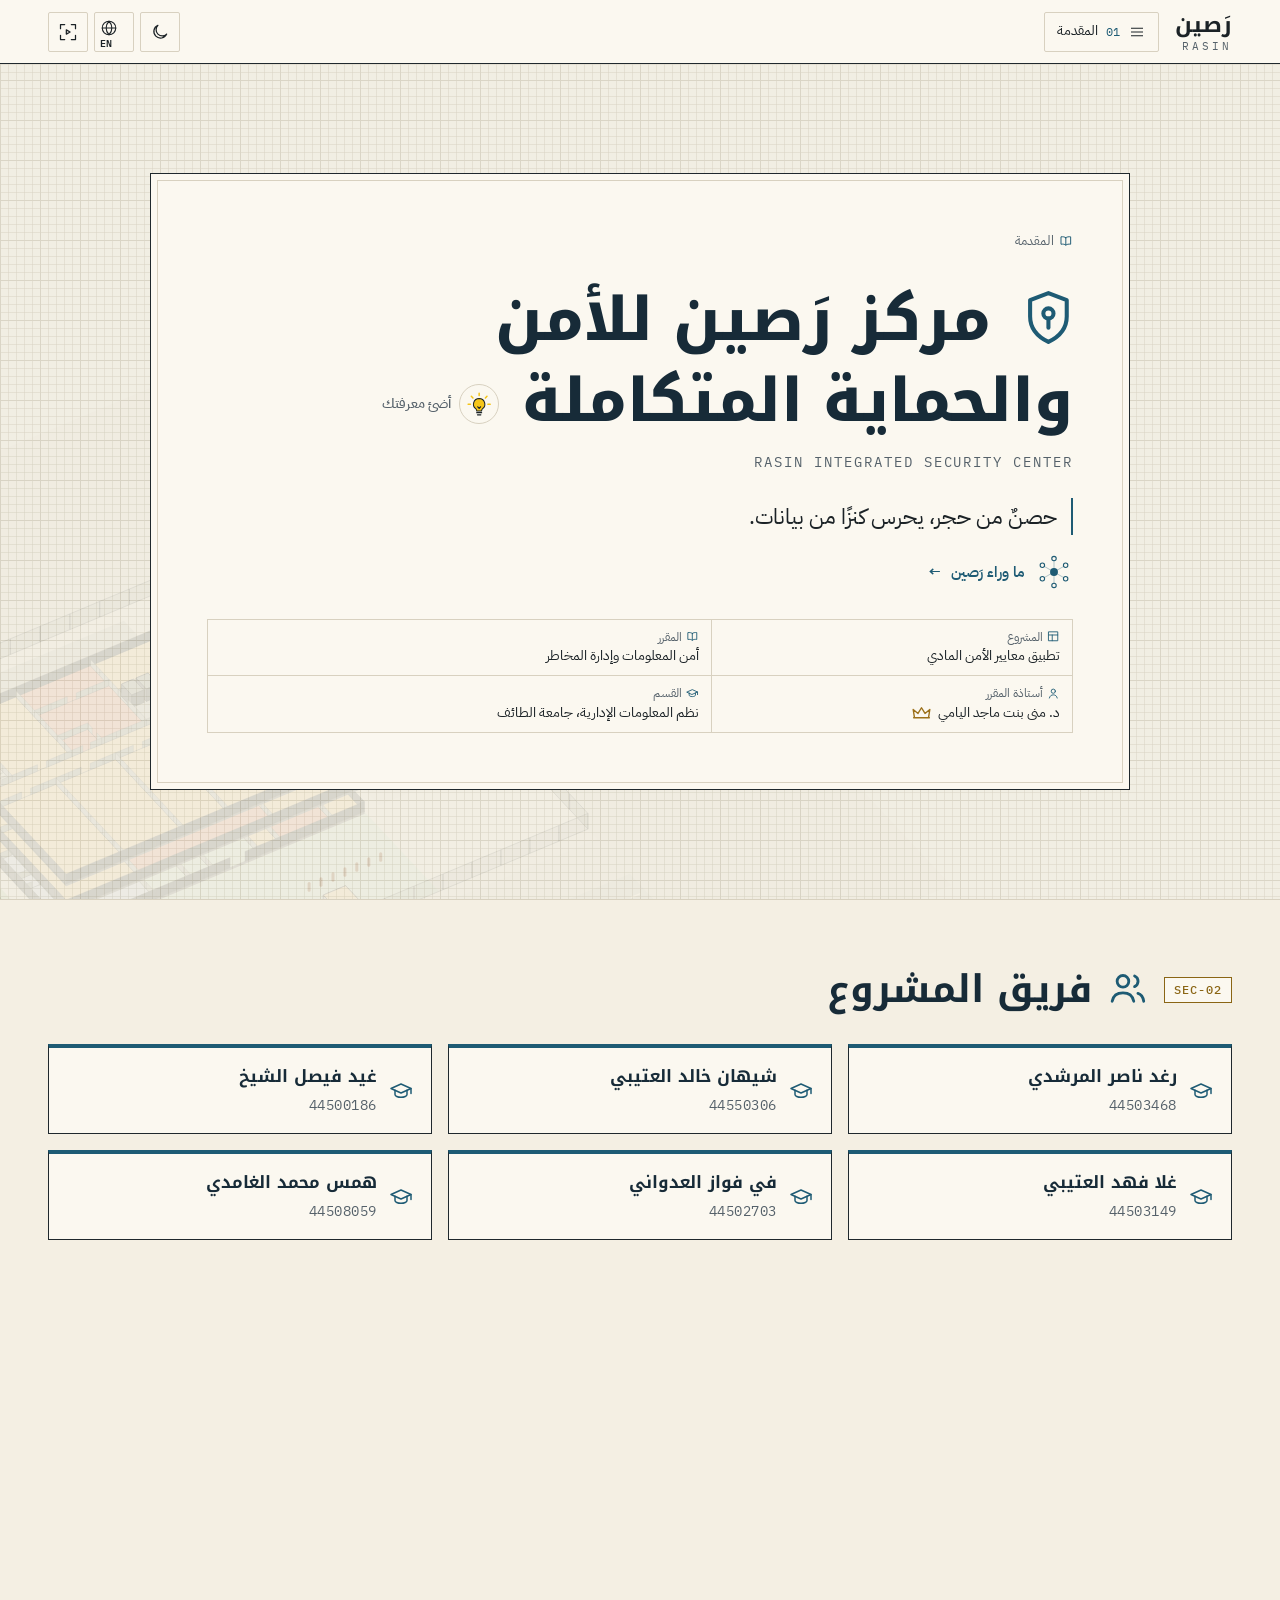
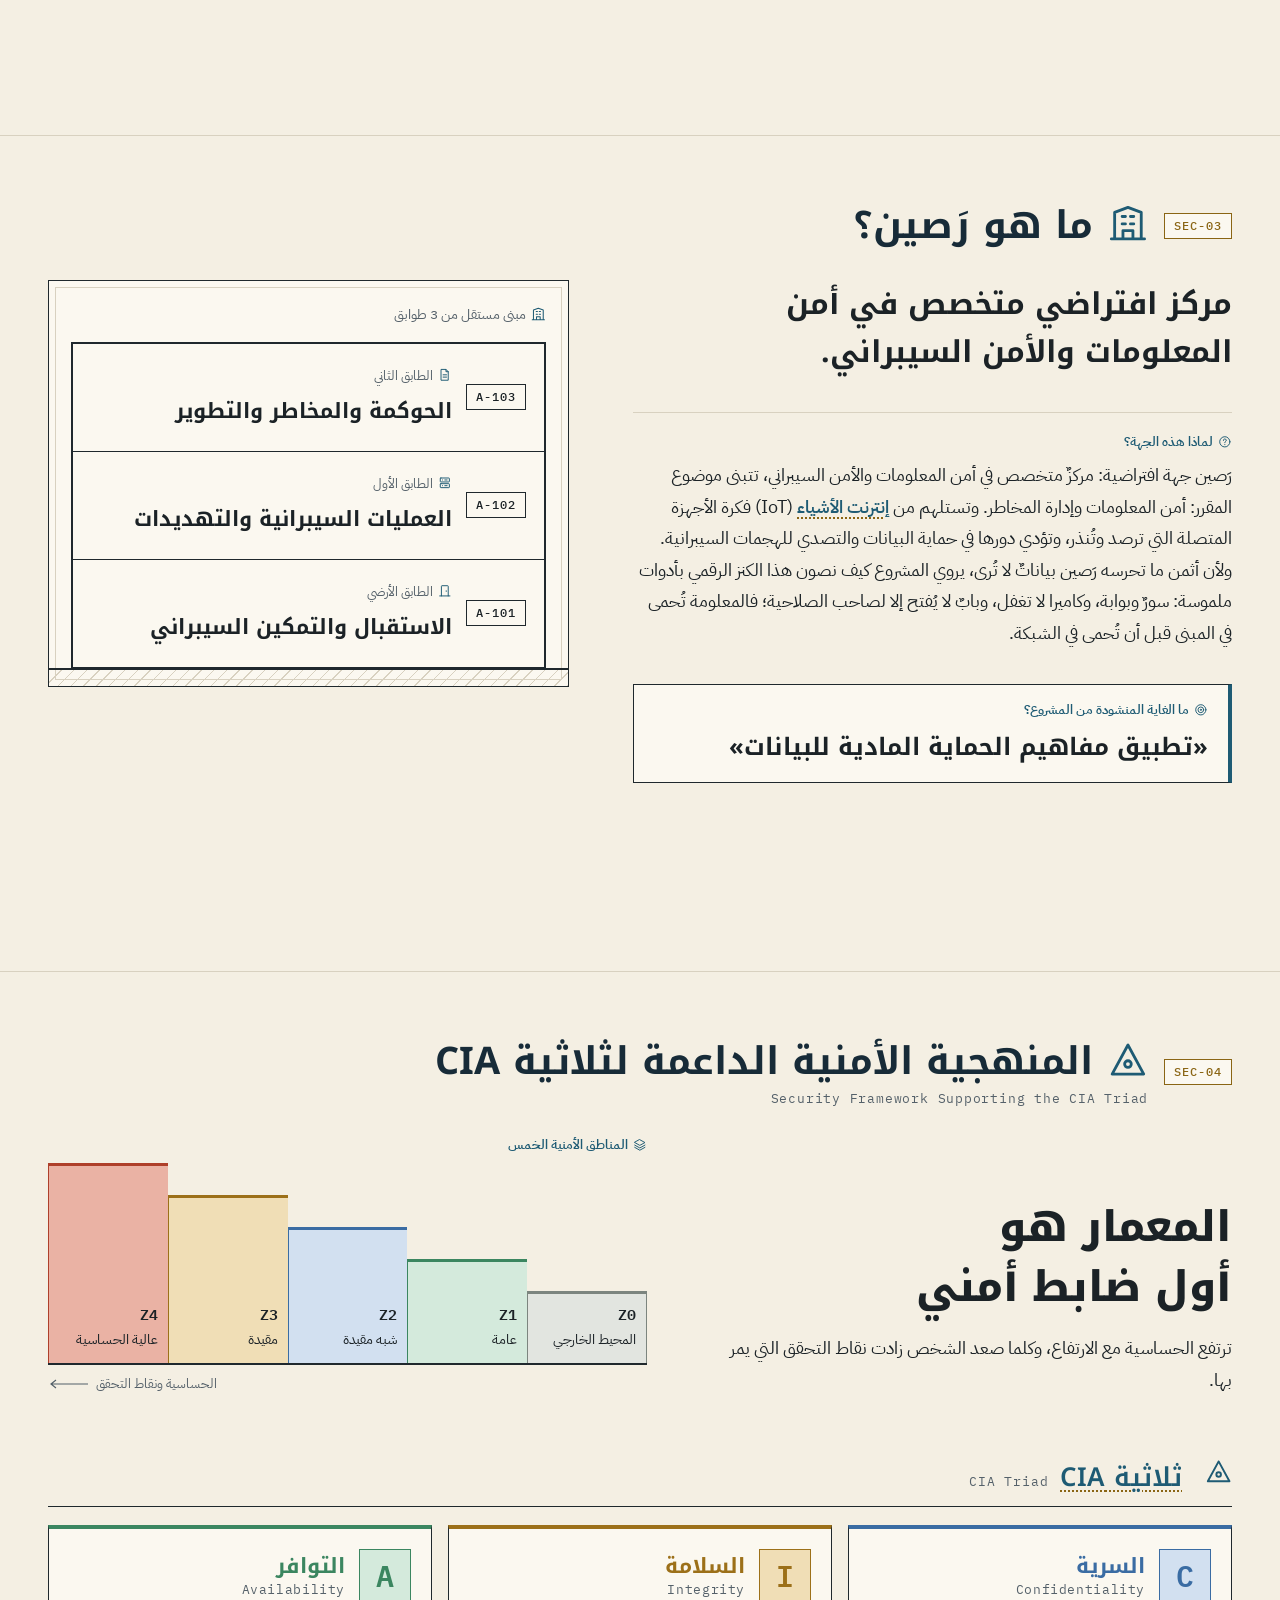
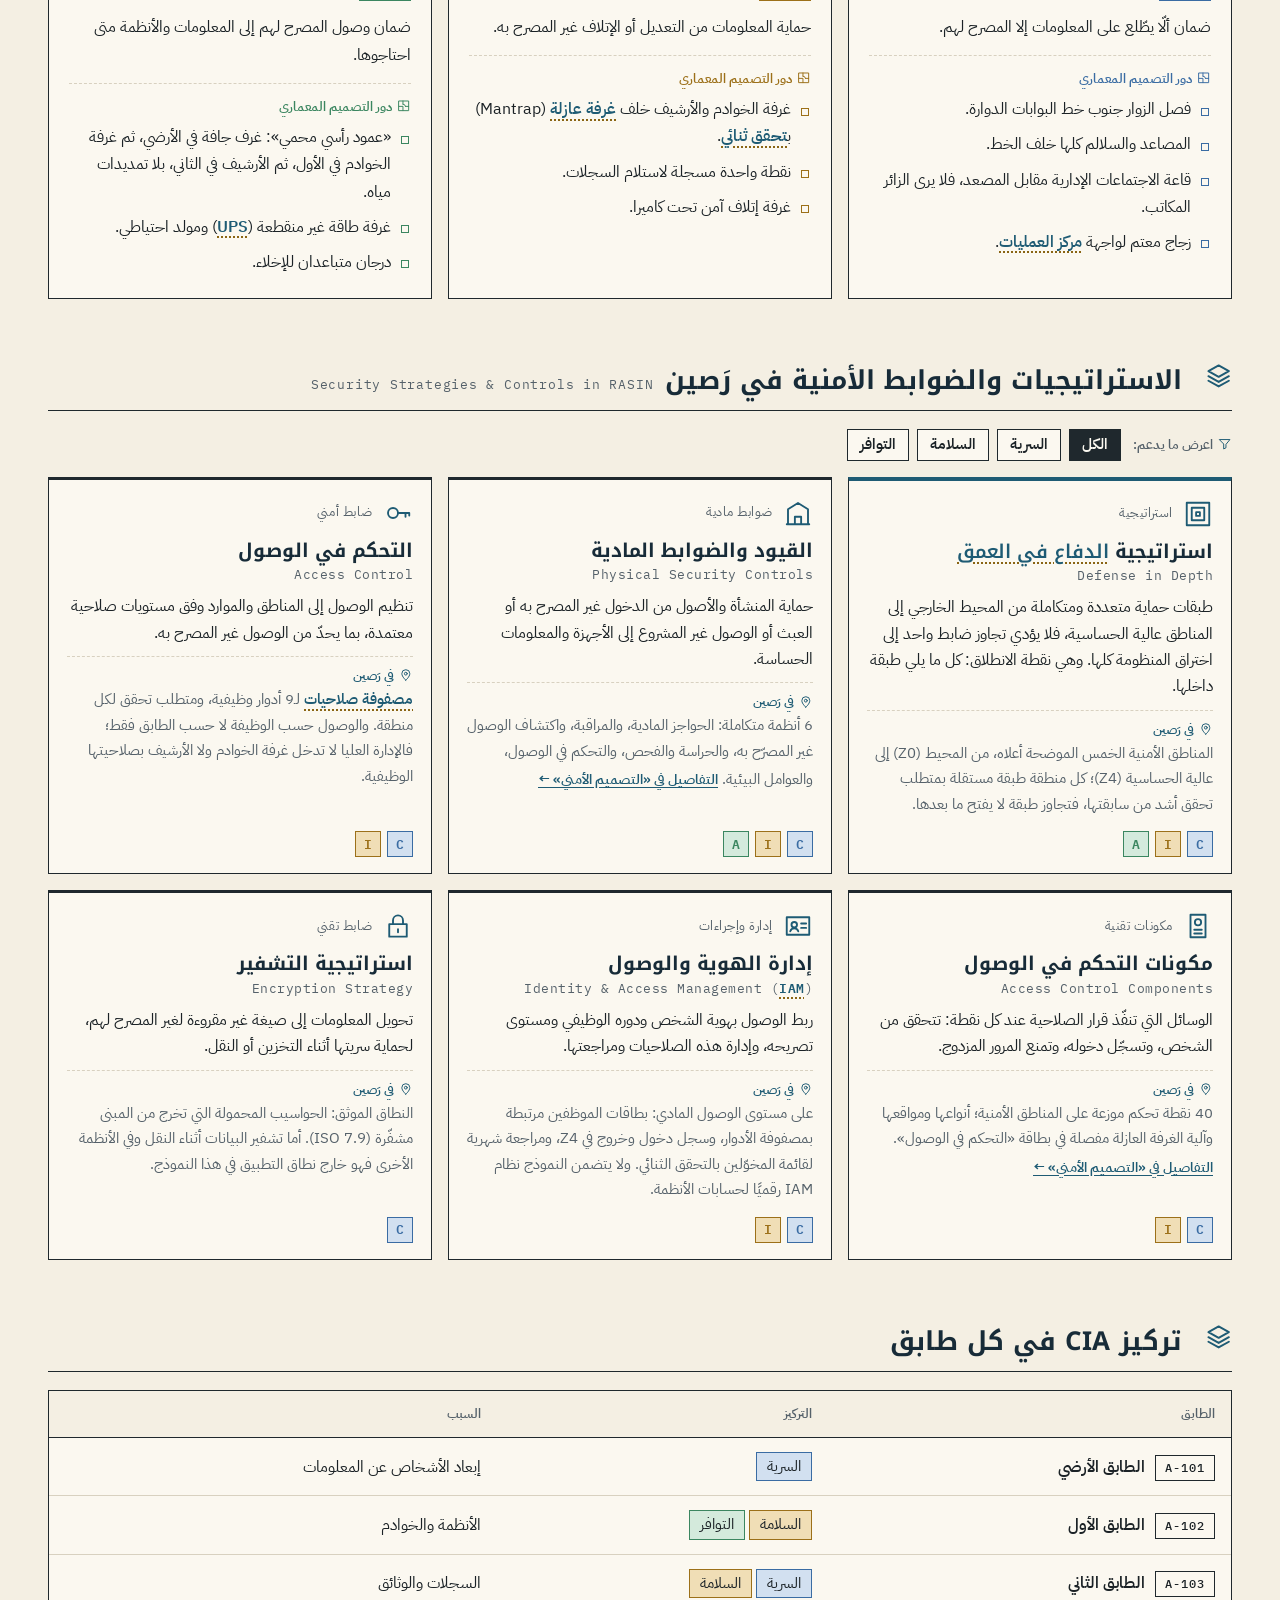
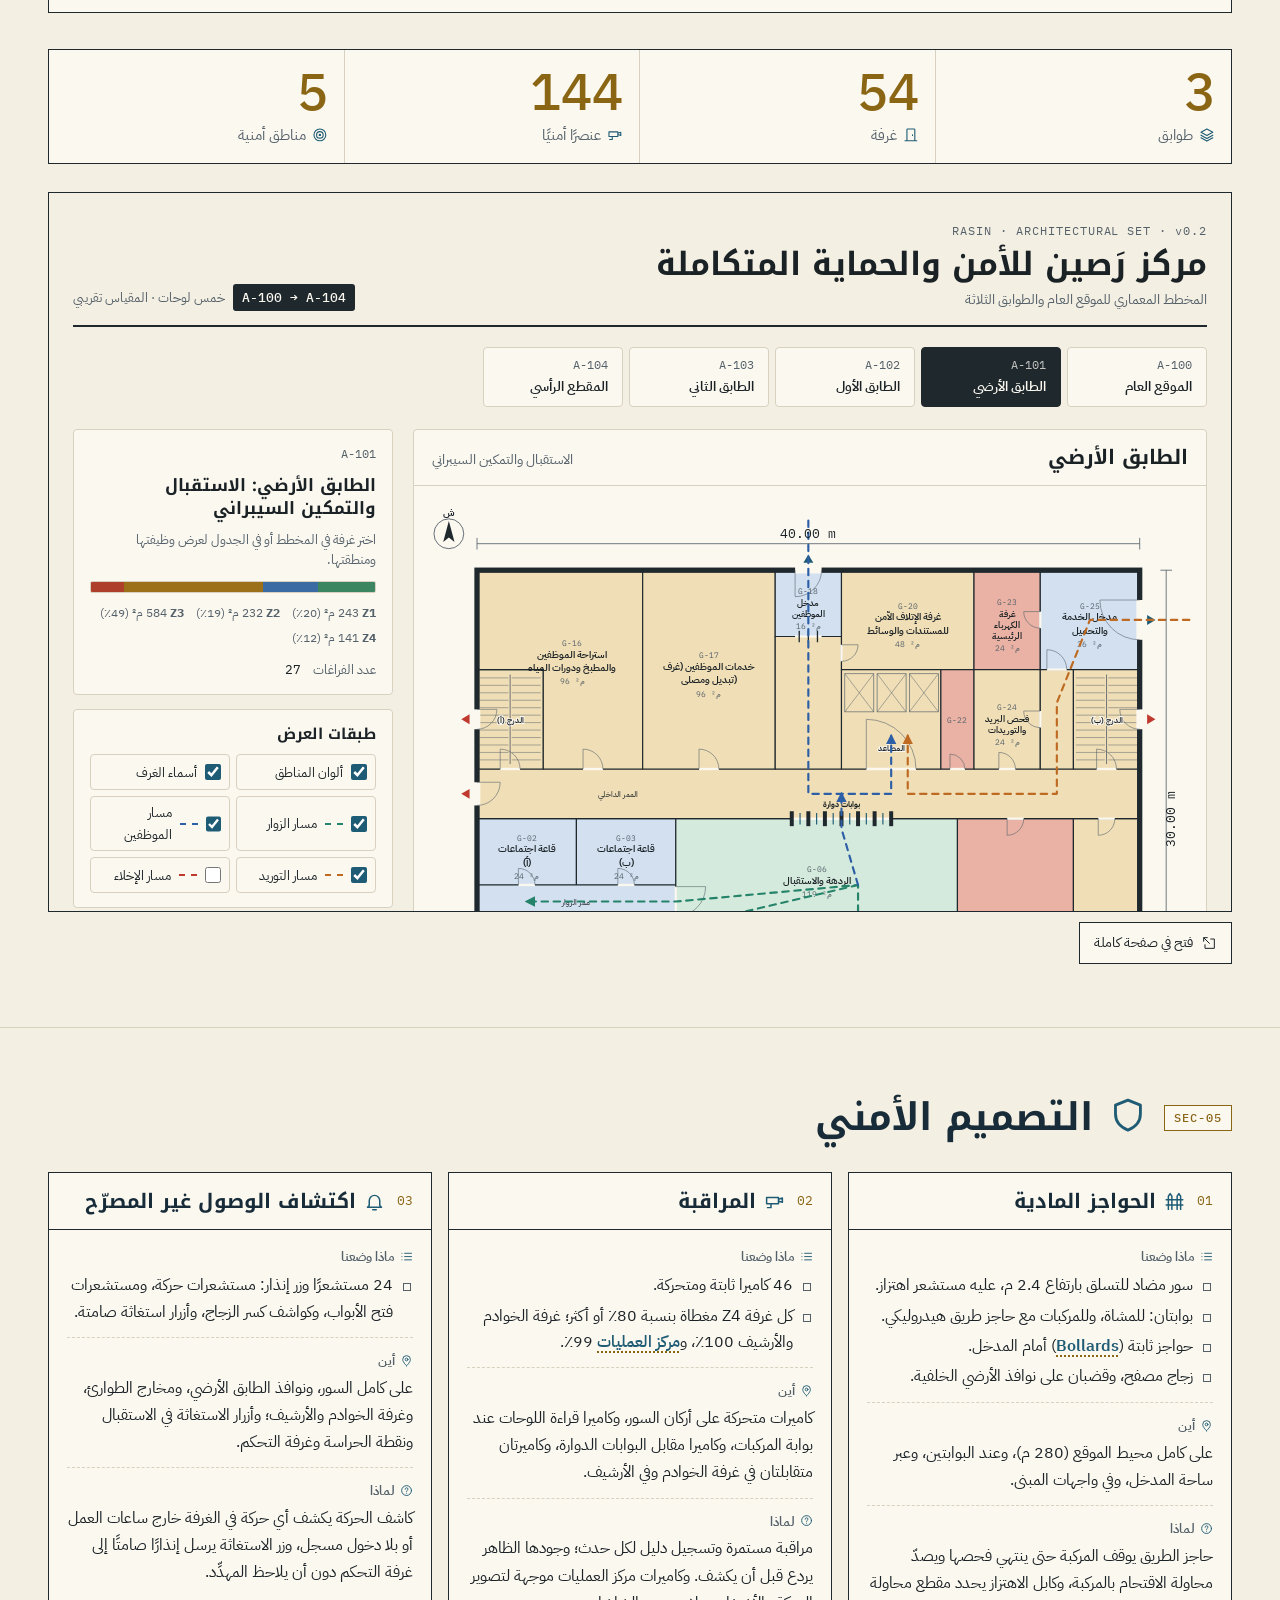
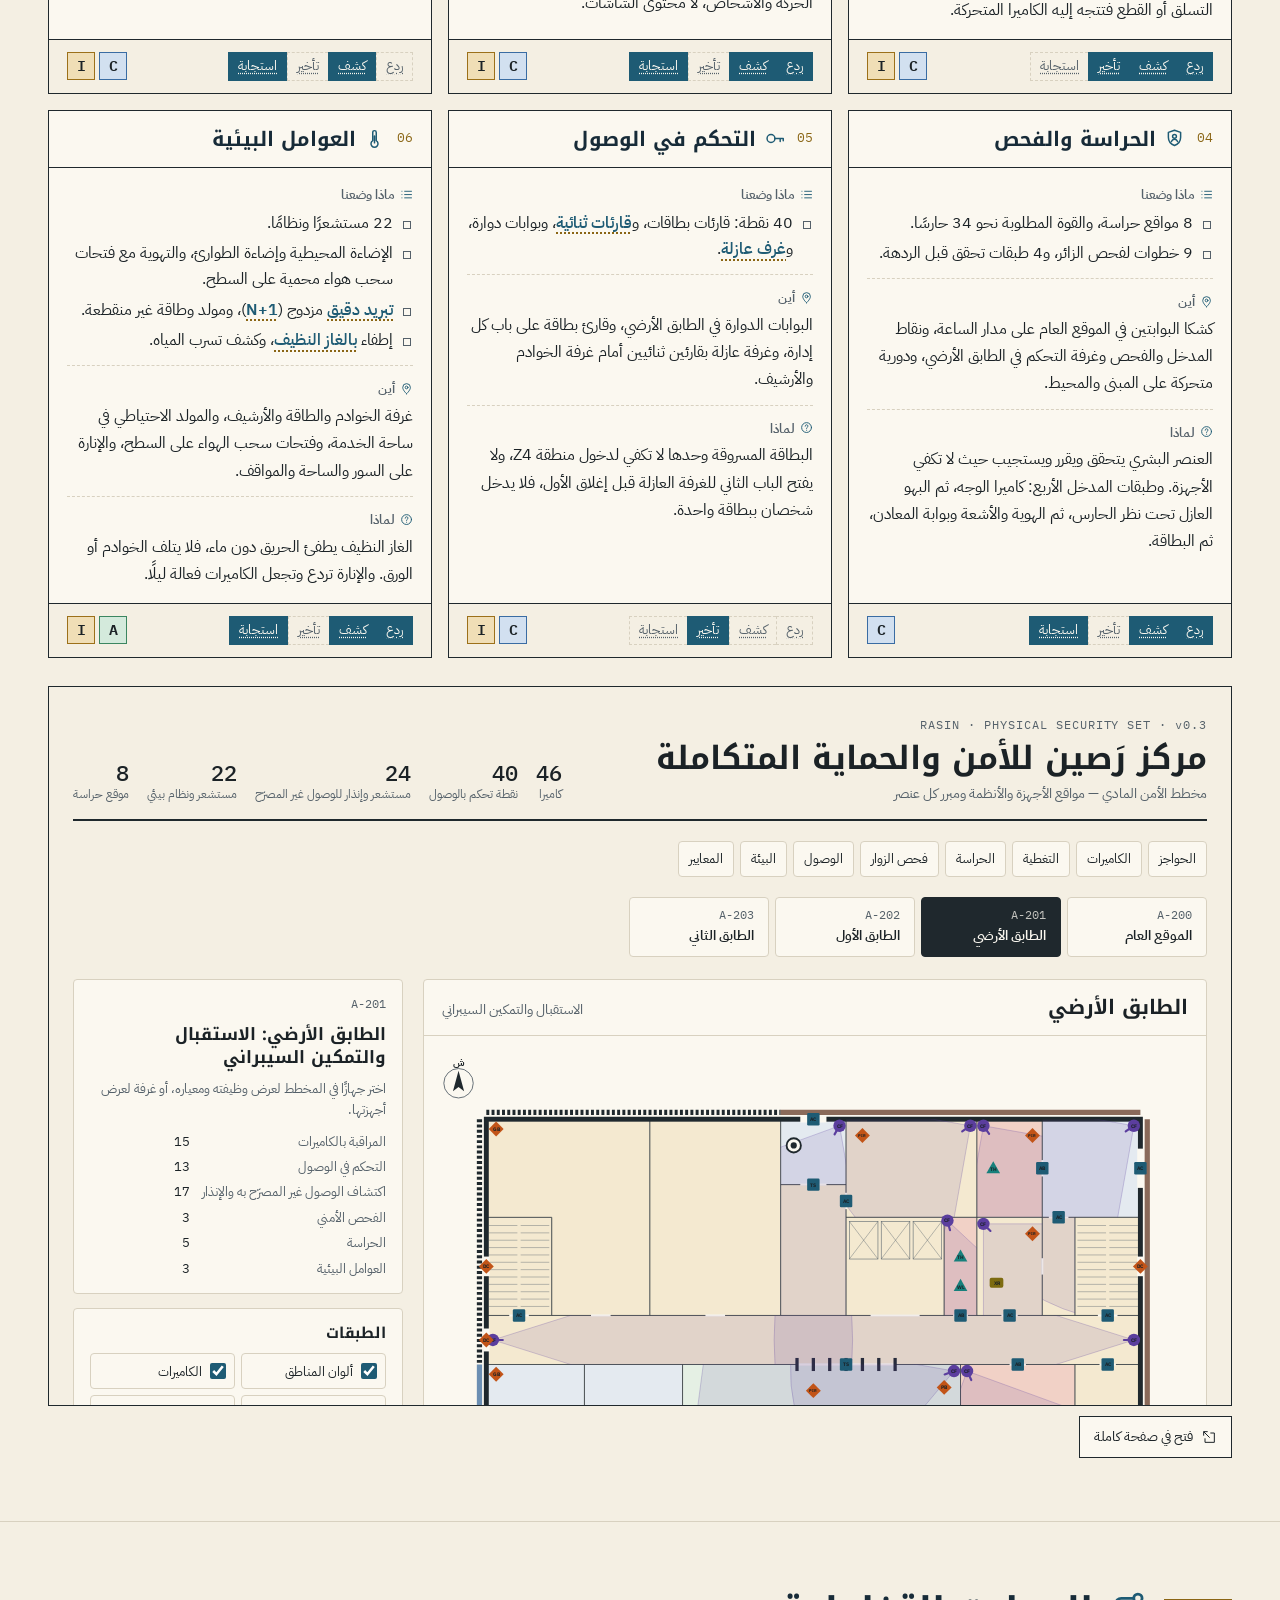
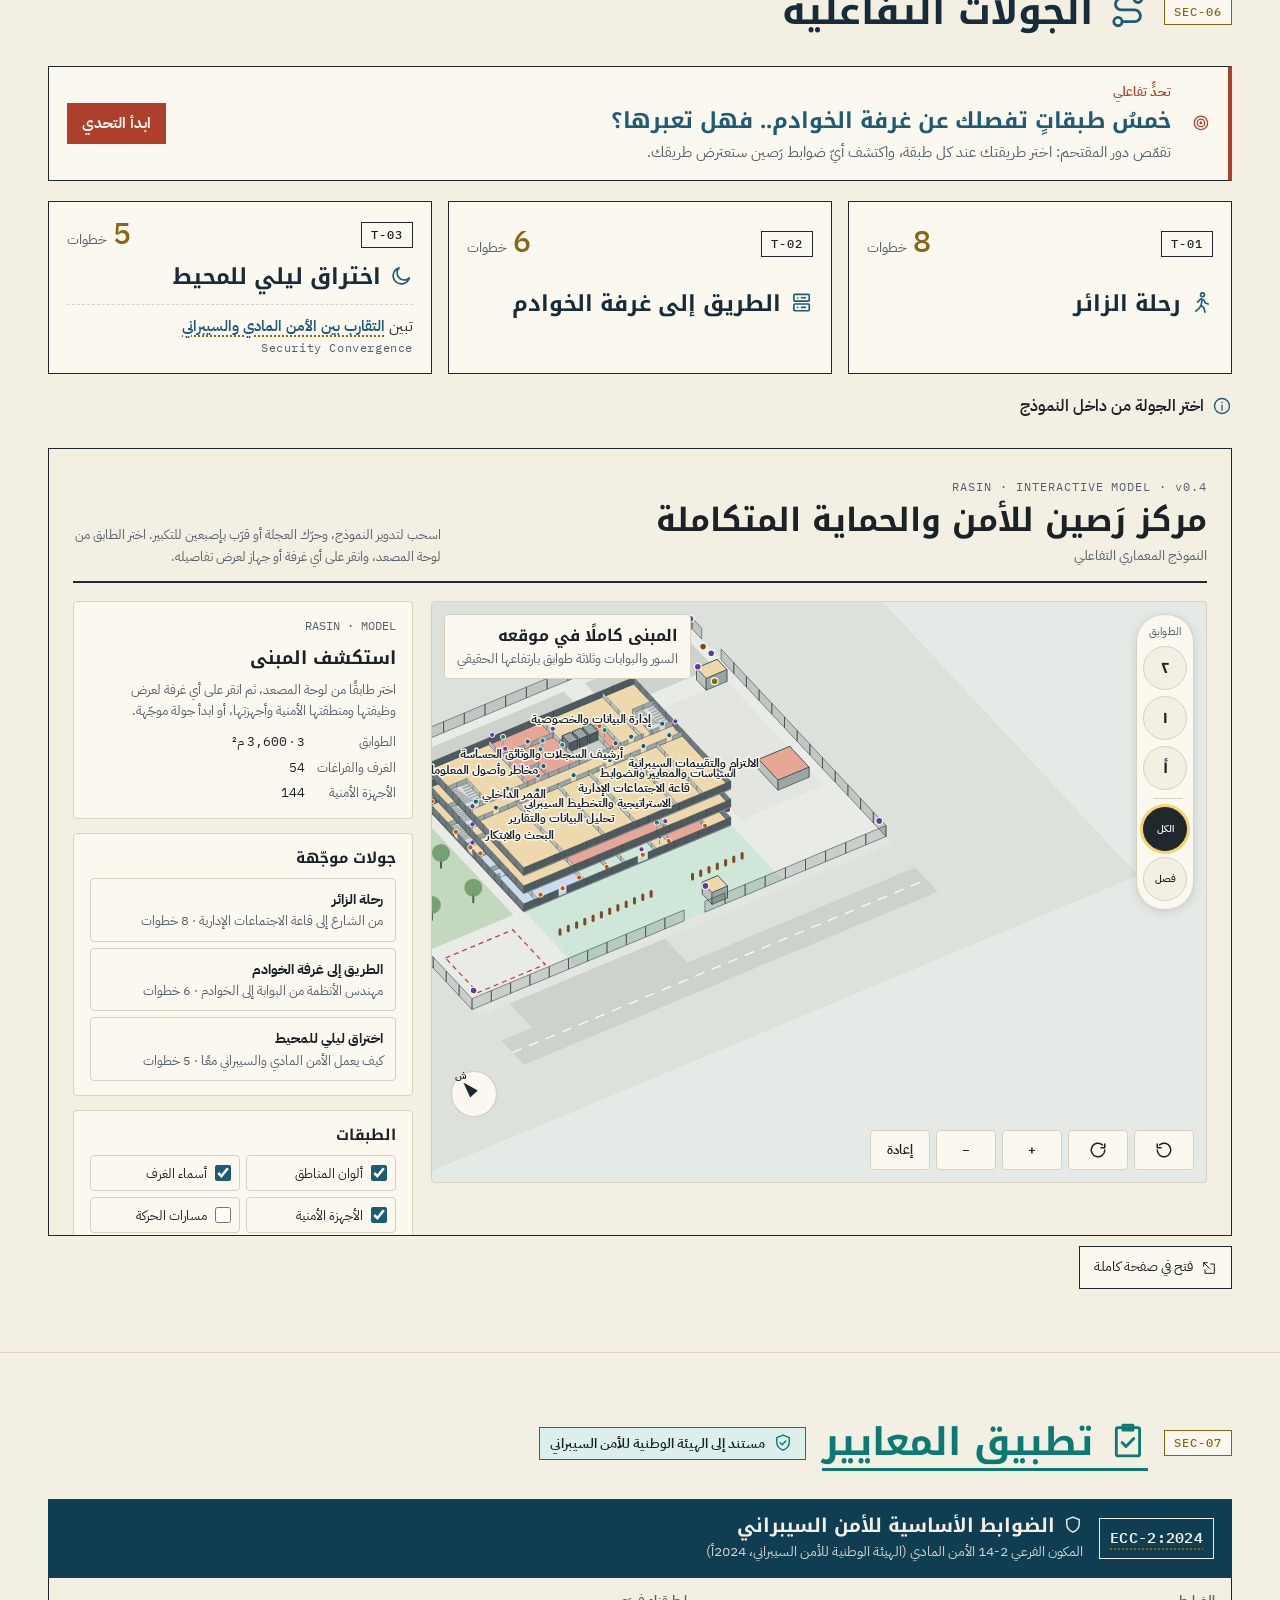
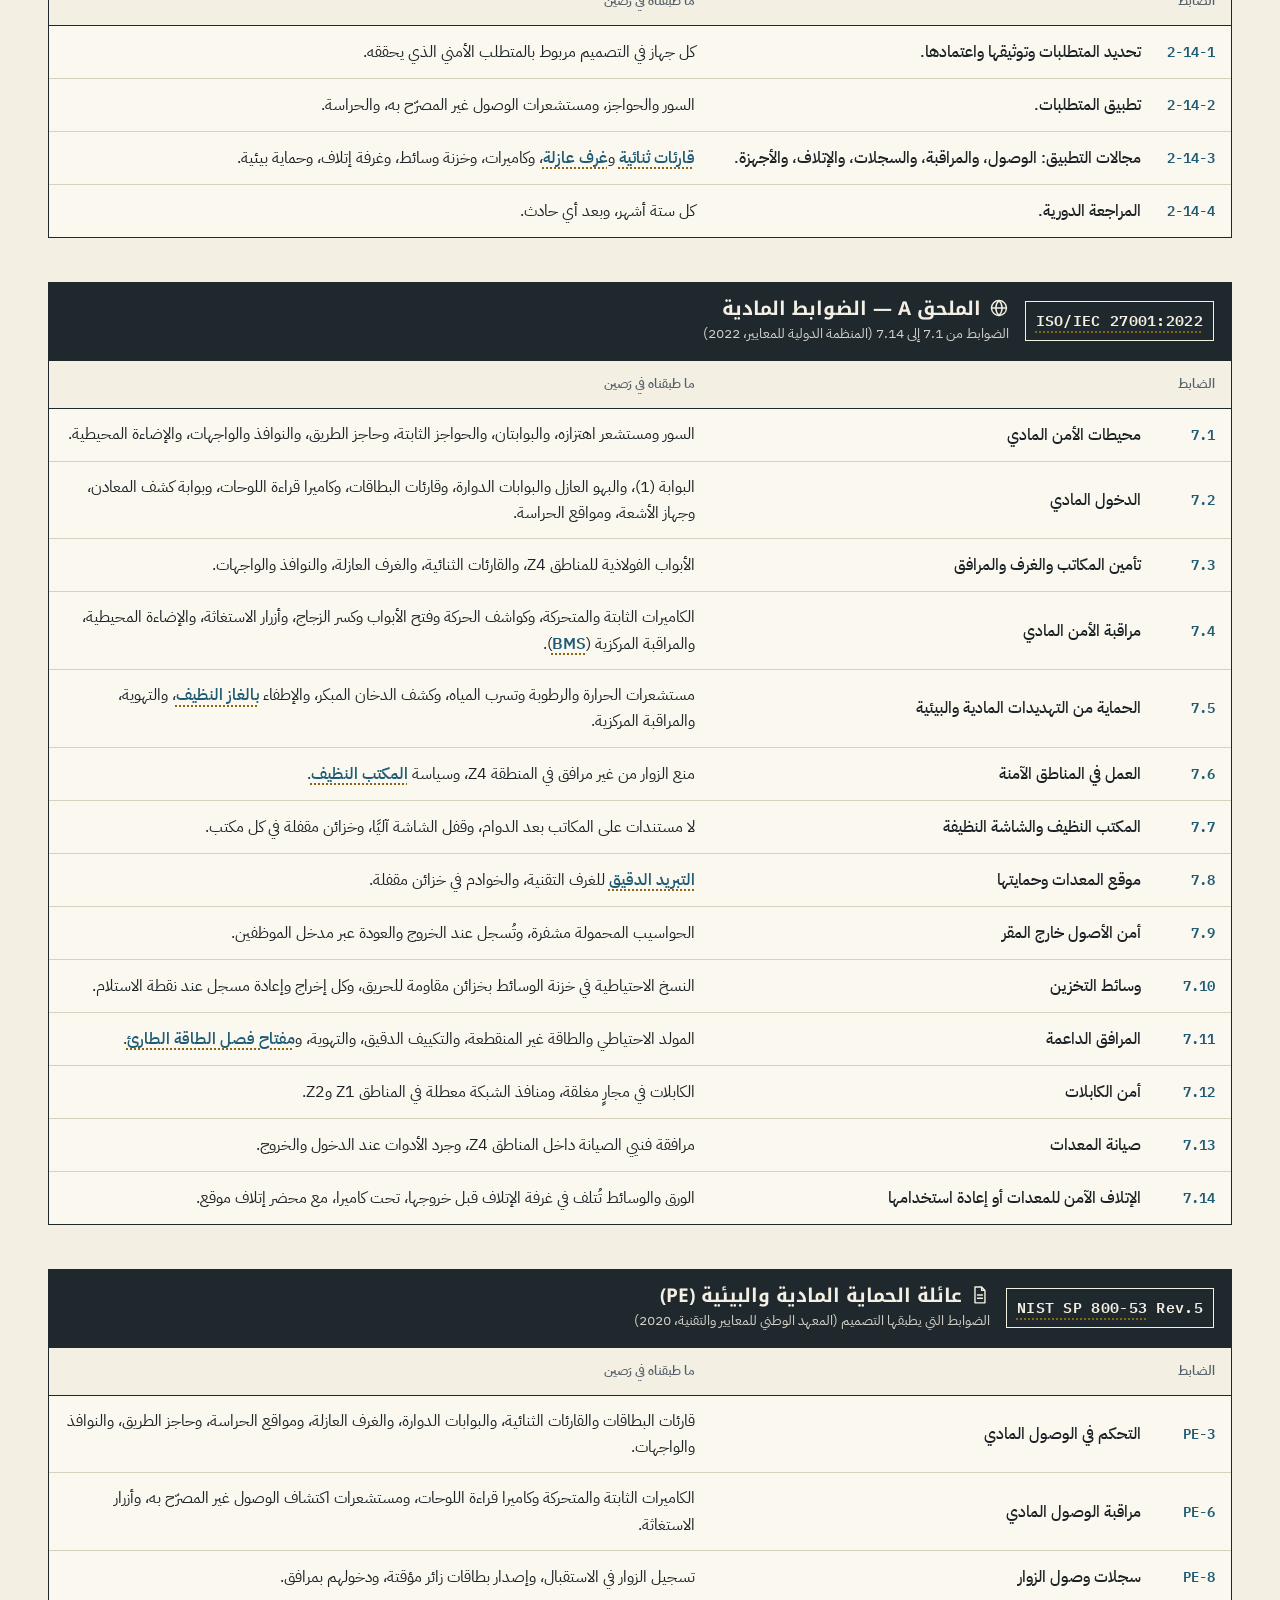
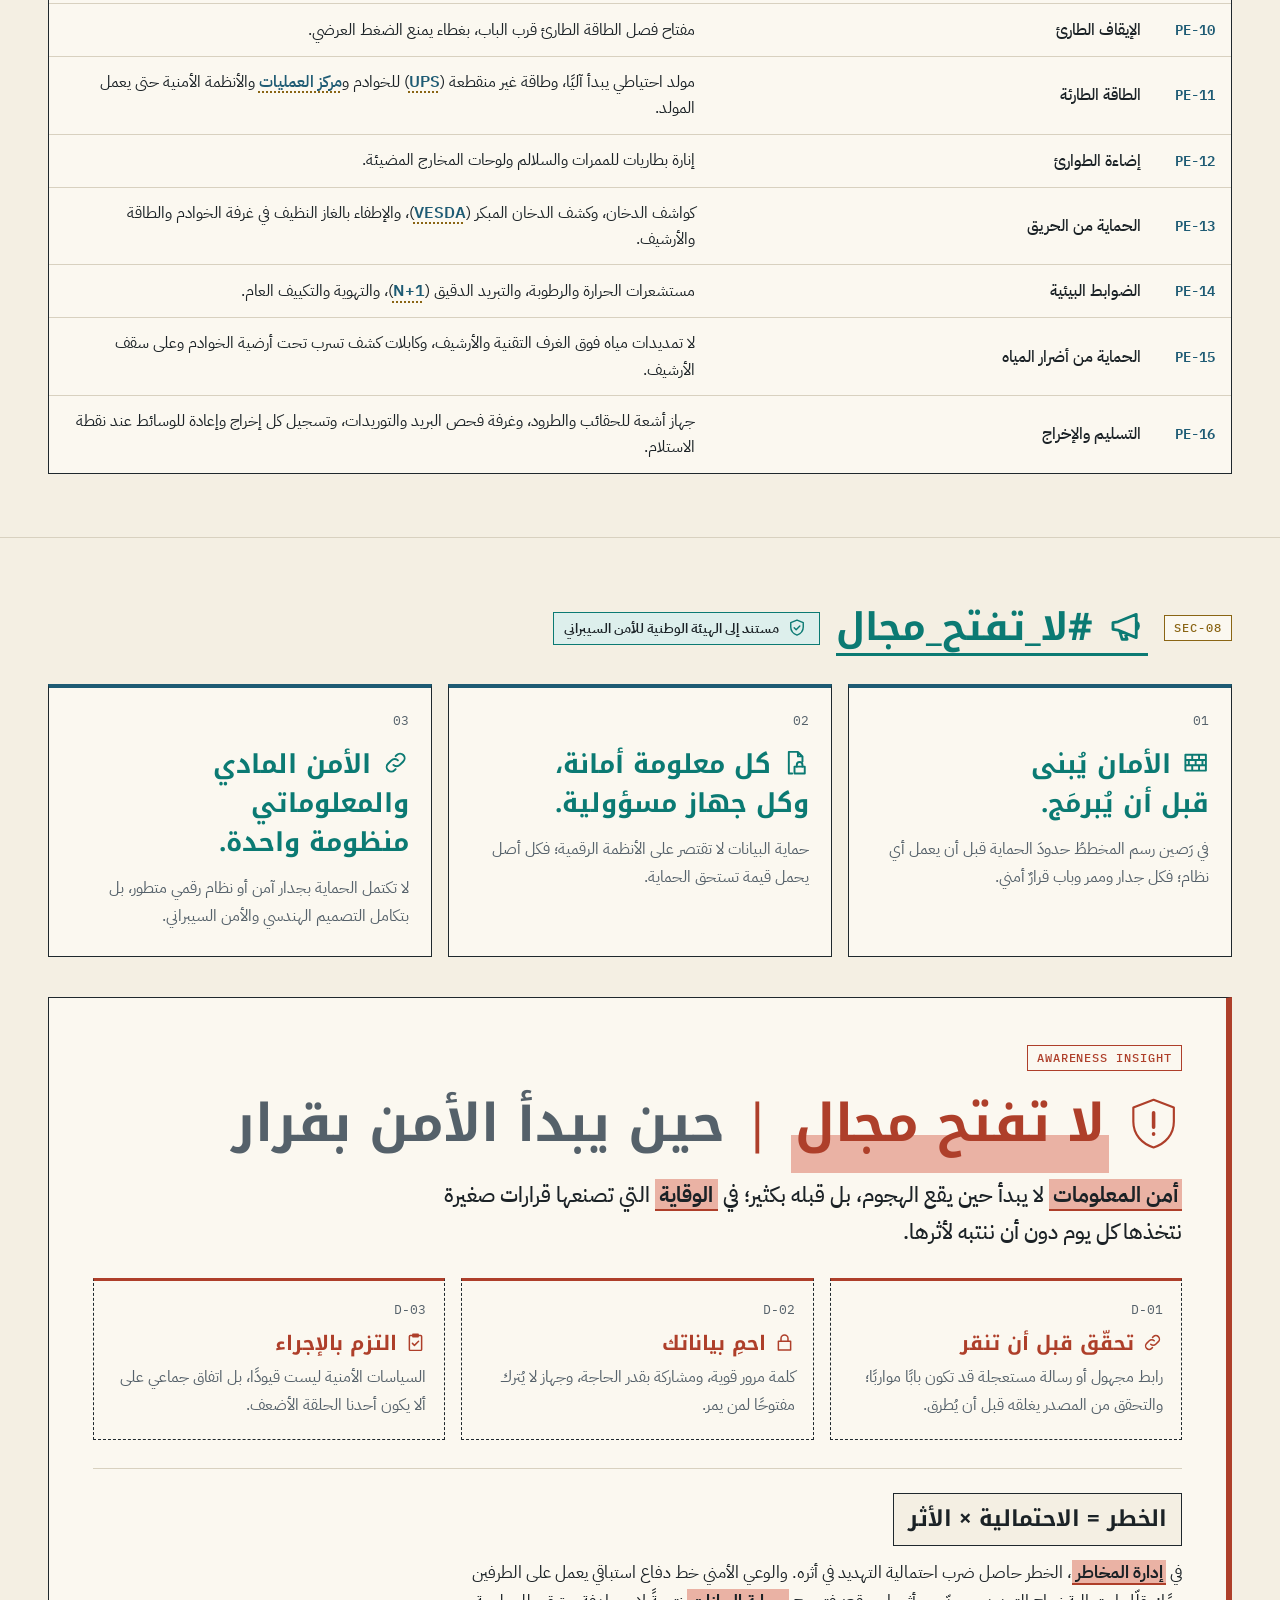
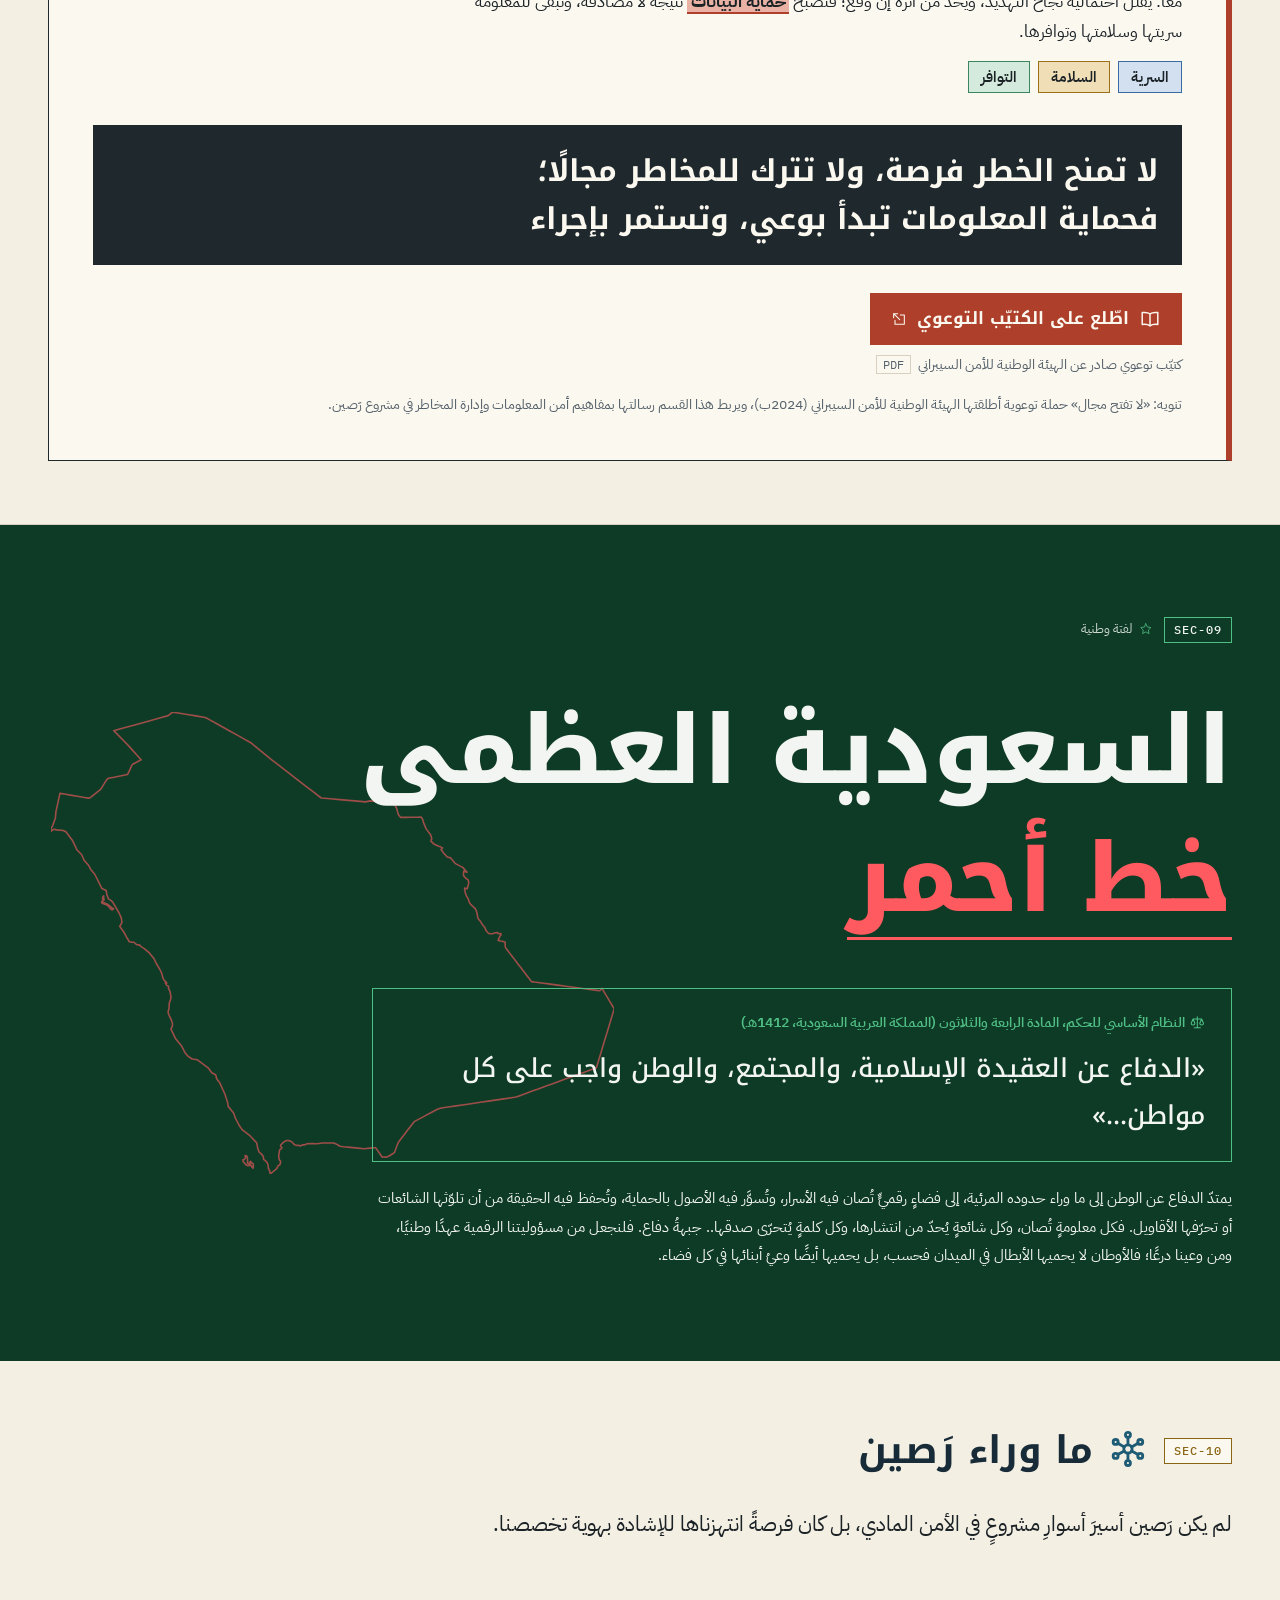
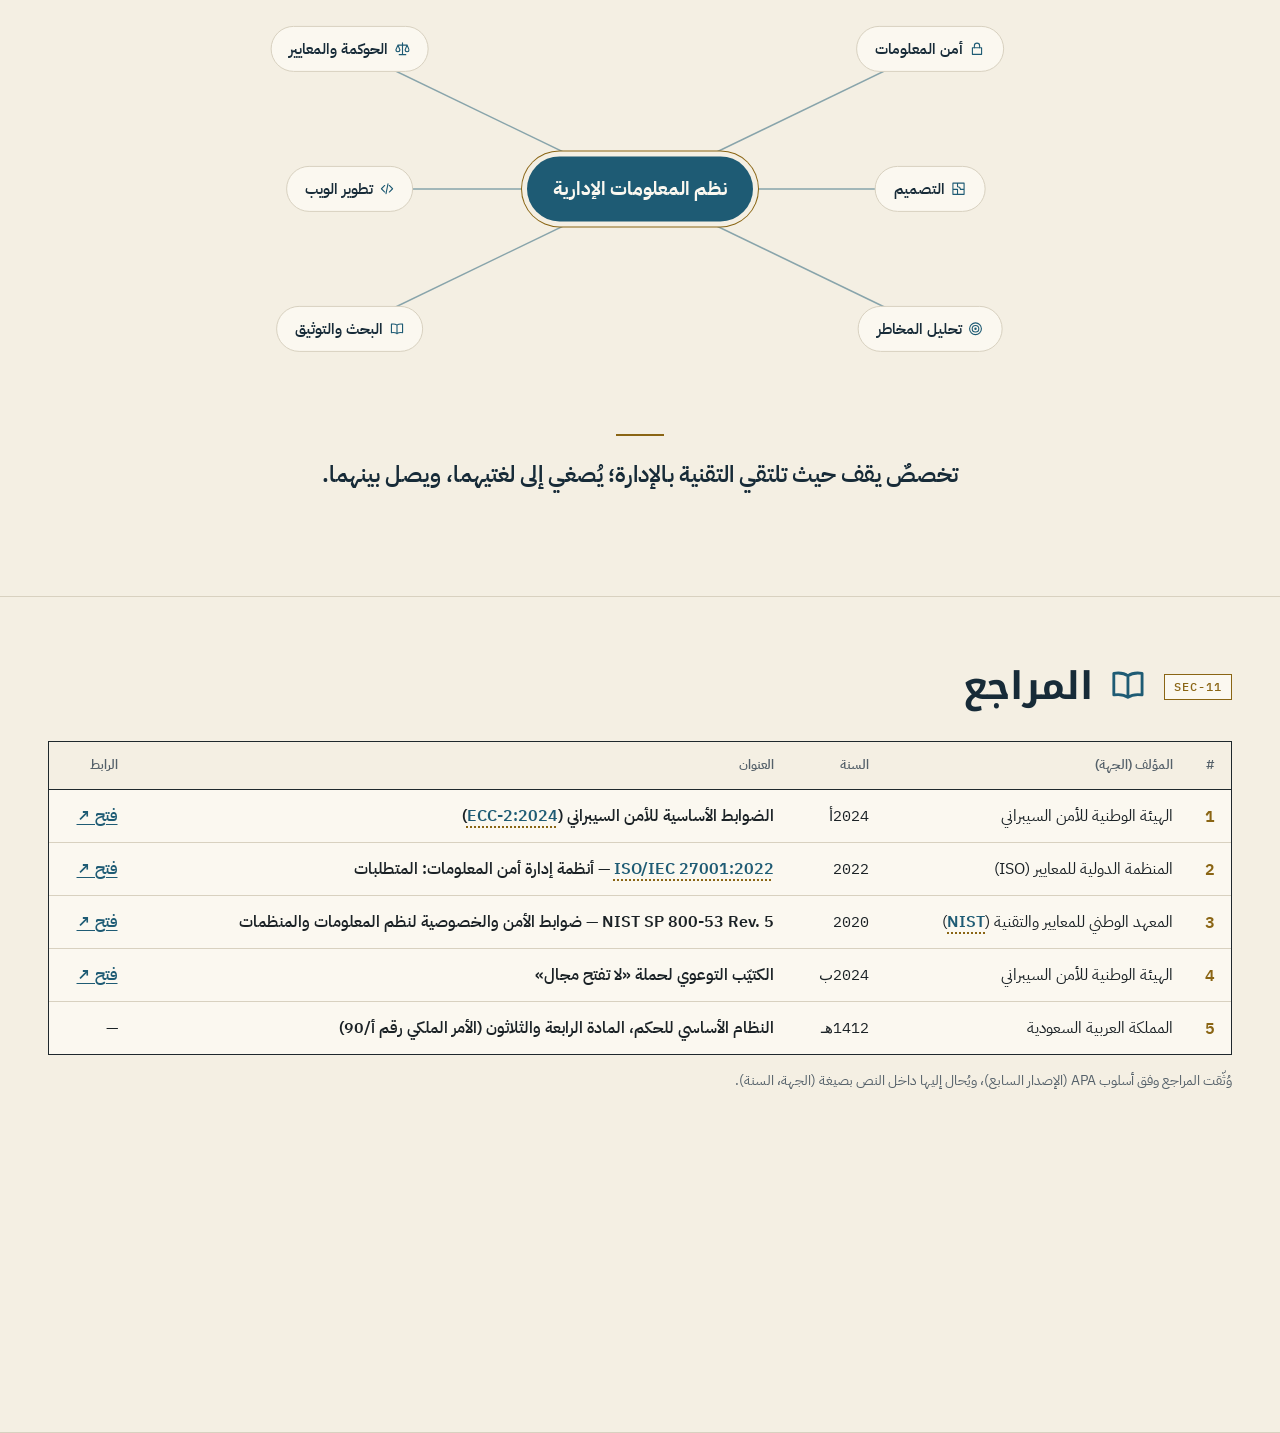
==== commit 621904c7: "Language and academic review: accuracy fixes, consistent terms, APA references - NIST PE-8/PE-16 map" ====
--- a/index.html
+++ b/index.html
@@ -200,7 +200,7 @@
         <dl class="titleblock">
           <div><dt><svg class="ic" aria-hidden="true" focusable="false"><use href="#i-layout"/></svg><span data-i18n="tb.project">المشروع</span></dt><dd data-i18n="tb.projectVal">تطبيق معايير الأمن المادي</dd></div>
           <div><dt><svg class="ic" aria-hidden="true" focusable="false"><use href="#i-book"/></svg><span data-i18n="tb.course">المقرر</span></dt><dd data-i18n="tb.courseVal">أمن المعلومات وإدارة المخاطر</dd></div>
-          <div><dt><svg class="ic" aria-hidden="true" focusable="false"><use href="#i-user"/></svg><span data-i18n="tb.instructor">أستاذة المقرر</span></dt><dd class="tb-instructor"><span data-i18n="tb.instructorVal">د.منى بنت ماجد اليامي</span><svg class="crown" viewBox="0 0 24 16" aria-hidden="true" focusable="false"><path d="M3 13.5h18M4 13.5 2.5 4l5.5 4.5L12 2l4 6.5L21.5 4 20 13.5"/></svg></dd></div>
+          <div><dt><svg class="ic" aria-hidden="true" focusable="false"><use href="#i-user"/></svg><span data-i18n="tb.instructor">أستاذة المقرر</span></dt><dd class="tb-instructor"><span data-i18n="tb.instructorVal">د. منى بنت ماجد اليامي</span><svg class="crown" viewBox="0 0 24 16" aria-hidden="true" focusable="false"><path d="M3 13.5h18M4 13.5 2.5 4l5.5 4.5L12 2l4 6.5L21.5 4 20 13.5"/></svg></dd></div>
           <div><dt><svg class="ic" aria-hidden="true" focusable="false"><use href="#i-cap"/></svg><span data-i18n="tb.dept">القسم</span></dt><dd data-i18n="tb.deptVal">نظم المعلومات الإدارية، جامعة الطائف</dd></div>
         </dl>
       </div>
@@ -230,11 +230,11 @@
 
       <div class="s2-grid">
         <div class="s2-text">
-          <p class="s2-lead" data-i18n="s2.lead">مركز افتراضي متخصص في الأمن السيبراني وحماية المعلومات.</p>
+          <p class="s2-lead" data-i18n="s2.lead">مركز افتراضي متخصص في أمن المعلومات والأمن السيبراني.</p>
 
           <div class="s2-why">
             <h3 class="label"><svg class="ic" aria-hidden="true" focusable="false"><use href="#i-help"/></svg><span data-i18n="s2.whyTitle">لماذا هذه الجهة؟</span></h3>
-            <p data-i18n="s2.why">رَصين جهة افتراضية وُلدت من رحم الخيال: مركزٌ لأمن المعلومات والحماية الرقمية، تتبنى موضوع المقرر: أمن المعلومات. وتستلهم من إنترنت الأشياء (IoT) فكرة الأجهزة المتصلة التي ترصد وتُنذر، وتقوم بدورها في حماية البيانات والتصدي للهجمات السيبرانية الرقمية. ولأن أثمن ما تحرسه رَصين بياناتٌ لا تُرى، يروي المشروع كيف نصون هذا الكنز الرقمي بأدوات ملموسة: سورٌ وبوابة، وكاميرا لا تغفل، وبابٌ لا يُفتح إلا لصاحب الصلاحية؛ فالمعلومة تُحمى في المبنى قبل أن تُحمى في الشبكة.</p>
+            <p data-i18n="s2.why">رَصين جهة افتراضية: مركزٌ متخصص في أمن المعلومات والأمن السيبراني، تتبنى موضوع المقرر: أمن المعلومات وإدارة المخاطر. وتستلهم من إنترنت الأشياء (IoT) فكرة الأجهزة المتصلة التي ترصد وتُنذر، وتؤدي دورها في حماية البيانات والتصدي للهجمات السيبرانية. ولأن أثمن ما تحرسه رَصين بياناتٌ لا تُرى، يروي المشروع كيف نصون هذا الكنز الرقمي بأدوات ملموسة: سورٌ وبوابة، وكاميرا لا تغفل، وبابٌ لا يُفتح إلا لصاحب الصلاحية؛ فالمعلومة تُحمى في المبنى قبل أن تُحمى في الشبكة.</p>
           </div>
 
           <blockquote class="goal">
@@ -246,7 +246,7 @@
         <!-- Schematic section through the building: three floors, top to bottom -->
         <figure class="sheet building">
           <figcaption class="building-cap">
-            <svg class="ic" aria-hidden="true" focusable="false"><use href="#i-building"/></svg><span data-i18n="s2.building">مبنى مستقل من ثلاثة طوابق</span>
+            <svg class="ic" aria-hidden="true" focusable="false"><use href="#i-building"/></svg><span data-i18n="s2.building">مبنى مستقل من 3 طوابق</span>
           </figcaption>
           <ol class="floors">
             <li class="floor">
@@ -279,7 +279,7 @@
       <!-- Idea + zones -->
       <div class="s3-idea">
         <div>
-          <p class="s3-thesis" data-i18n="s3.thesis">«المعمار هو أول ضابط أمني»</p>
+          <p class="s3-thesis" data-i18n="s3.thesis">المعمار هو أول ضابط أمني</p>
           <p class="s3-explain" data-i18n="s3.explain">ترتفع الحساسية مع الارتفاع، وكلما صعد الشخص زادت نقاط التحقق التي يمر بها.</p>
         </div>
 
@@ -373,7 +373,7 @@
           </div>
           <h4><span data-i18n="st.phys">القيود والضوابط المادية</span> <span class="mono dup-en">Physical Security Controls</span></h4>
           <p class="strat-p" data-i18n="st.phys.p">حماية المنشأة والأصول من الدخول غير المصرح به أو العبث أو الوصول غير المشروع إلى الأجهزة والمعلومات الحساسة.</p>
-          <p class="strat-a"><span class="label"><svg class="ic" aria-hidden="true" focusable="false"><use href="#i-pin"/></svg><span data-i18n="st.in">في رَصين</span></span><span data-i18n="st.phys.a">ستة أنظمة متكاملة: الحواجز المادية، والمراقبة، واكتشاف الوصول غير المصرّح به، والحراسة والفحص، والتحكم في الوصول، والعوامل البيئية.</span> <a class="strat-more" href="#s4" data-i18n="st.more">التفاصيل في «التصميم الأمني»</a></p>
+          <p class="strat-a"><span class="label"><svg class="ic" aria-hidden="true" focusable="false"><use href="#i-pin"/></svg><span data-i18n="st.in">في رَصين</span></span><span data-i18n="st.phys.a">6 أنظمة متكاملة: الحواجز المادية، والمراقبة، واكتشاف الوصول غير المصرّح به، والحراسة والفحص، والتحكم في الوصول، والعوامل البيئية.</span> <a class="strat-more" href="#s4" data-i18n="st.more">التفاصيل في «التصميم الأمني»</a></p>
           <p class="strat-cia"><span class="cia-tag cia-c">C</span><span class="cia-tag cia-i">I</span><span class="cia-tag cia-a">A</span></p>
         </li>
         <li class="strat" data-cia="c i">
@@ -383,7 +383,7 @@
           </div>
           <h4><span data-i18n="st.ac">التحكم في الوصول</span> <span class="mono dup-en">Access Control</span></h4>
           <p class="strat-p" data-i18n="st.ac.p">تنظيم الوصول إلى المناطق والموارد وفق مستويات صلاحية معتمدة، بما يحدّ من الوصول غير المصرح به.</p>
-          <p class="strat-a"><span class="label"><svg class="ic" aria-hidden="true" focusable="false"><use href="#i-pin"/></svg><span data-i18n="st.in">في رَصين</span></span><span data-i18n="st.ac.a">مصفوفة صلاحيات لتسعة أدوار وظيفية، ومتطلب تحقق لكل منطقة. والوصول حسب الوظيفة لا حسب الطابق فقط؛ فالإدارة العليا لا تدخل غرفة الخوادم ولا الأرشيف بصلاحيتها الوظيفية.</span></p>
+          <p class="strat-a"><span class="label"><svg class="ic" aria-hidden="true" focusable="false"><use href="#i-pin"/></svg><span data-i18n="st.in">في رَصين</span></span><span data-i18n="st.ac.a">مصفوفة صلاحيات لـ9 أدوار وظيفية، ومتطلب تحقق لكل منطقة. والوصول حسب الوظيفة لا حسب الطابق فقط؛ فالإدارة العليا لا تدخل غرفة الخوادم ولا الأرشيف بصلاحيتها الوظيفية.</span></p>
           <p class="strat-cia"><span class="cia-tag cia-c">C</span><span class="cia-tag cia-i">I</span></p>
         </li>
         <li class="strat" data-cia="c i">
@@ -403,7 +403,7 @@
           </div>
           <h4><span data-i18n="st.iam">إدارة الهوية والوصول</span> <span class="mono dup-en">Identity &amp; Access Management (IAM)</span></h4>
           <p class="strat-p" data-i18n="st.iam.p">ربط الوصول بهوية الشخص ودوره الوظيفي ومستوى تصريحه، وإدارة هذه الصلاحيات ومراجعتها.</p>
-          <p class="strat-a"><span class="label"><svg class="ic" aria-hidden="true" focusable="false"><use href="#i-pin"/></svg><span data-i18n="st.in">في رَصين</span></span><span data-i18n="st.iam.a">على مستوى الوصول المادي: بطاقات الموظفين مرتبطة بمصفوفة الأدوار، وسجل دخول وخروج في Z4، ومراجعة شهرية لقائمة أصحاب التحقق الثنائي. ولا يتضمن النموذج نظام IAM رقميًا لحسابات الأنظمة.</span></p>
+          <p class="strat-a"><span class="label"><svg class="ic" aria-hidden="true" focusable="false"><use href="#i-pin"/></svg><span data-i18n="st.in">في رَصين</span></span><span data-i18n="st.iam.a">على مستوى الوصول المادي: بطاقات الموظفين مرتبطة بمصفوفة الأدوار، وسجل دخول وخروج في Z4، ومراجعة شهرية لقائمة المخوّلين بالتحقق الثنائي. ولا يتضمن النموذج نظام IAM رقميًا لحسابات الأنظمة.</span></p>
           <p class="strat-cia"><span class="cia-tag cia-c">C</span><span class="cia-tag cia-i">I</span></p>
         </li>
         <li class="strat" data-cia="c">
@@ -413,7 +413,7 @@
           </div>
           <h4><span data-i18n="st.enc">استراتيجية التشفير</span> <span class="mono dup-en">Encryption Strategy</span></h4>
           <p class="strat-p" data-i18n="st.enc.p">تحويل المعلومات إلى صيغة غير مقروءة لغير المصرح لهم، لحماية سريتها أثناء التخزين أو النقل.</p>
-          <p class="strat-a"><span class="label"><svg class="ic" aria-hidden="true" focusable="false"><use href="#i-pin"/></svg><span data-i18n="st.in">في رَصين</span></span><span data-i18n="st.enc.a">النطاق الموثق: الحواسيب المحمولة التي تخرج من المبنى مشفّرة (ISO 7.9). ولا يوثق النموذج تشفيرًا لنقل البيانات أو للأنظمة الأخرى، فلا يُدّعى تطبيقه.</span></p>
+          <p class="strat-a"><span class="label"><svg class="ic" aria-hidden="true" focusable="false"><use href="#i-pin"/></svg><span data-i18n="st.in">في رَصين</span></span><span data-i18n="st.enc.a">النطاق الموثق: الحواسيب المحمولة التي تخرج من المبنى مشفّرة (ISO 7.9). أما تشفير البيانات أثناء النقل وفي الأنظمة الأخرى فهو خارج نطاق التطبيق في هذا النموذج.</span></p>
           <p class="strat-cia"><span class="cia-tag cia-c">C</span></p>
         </li>
       </ol>
@@ -492,7 +492,7 @@
           </header>
           <dl class="el-body">
             <div><dt><svg class="ic" aria-hidden="true" focusable="false"><use href="#i-list"/></svg><span data-i18n="s4.what">ماذا وضعنا</span></dt><dd><ul class="ticks">
-              <li data-i18n="s4.c1.w1">سور مضاد للتسلق بارتفاع 2.4 م، عليه حساس اهتزاز.</li>
+              <li data-i18n="s4.c1.w1">سور مضاد للتسلق بارتفاع 2.4 م، عليه مستشعر اهتزاز.</li>
               <li data-i18n="s4.c1.w2">بوابتان: للمشاة، وللمركبات مع حاجز طريق هيدروليكي.</li>
               <li data-i18n="s4.c1.w3">حواجز ثابتة (Bollards) أمام المدخل.</li>
               <li data-i18n="s4.c1.w4">زجاج مصفح، وقضبان على نوافذ الأرضي الخلفية.</li>
@@ -544,9 +544,9 @@
           </header>
           <dl class="el-body">
             <div><dt><svg class="ic" aria-hidden="true" focusable="false"><use href="#i-list"/></svg><span data-i18n="s4.what">ماذا وضعنا</span></dt><dd><ul class="ticks">
-              <li data-i18n="s4.c3.w1">24 حساسًا وزر إنذار: حساسات حركة، وحساسات فتح الأبواب، وكواشف كسر الزجاج، وأزرار استغاثة صامتة.</li>
+              <li data-i18n="s4.c3.w1">24 مستشعرًا وزر إنذار: مستشعرات حركة، ومستشعرات فتح الأبواب، وكواشف كسر الزجاج، وأزرار استغاثة صامتة.</li>
             </ul></dd></div>
-            <div><dt><svg class="ic" aria-hidden="true" focusable="false"><use href="#i-pin"/></svg><span data-i18n="s4.where">أين</span></dt><dd data-i18n="s4.c3.where">على كامل السور، ونوافذ الدور الأرضي، ومخارج الطوارئ، وغرفة الخوادم والأرشيف؛ وأزرار الاستغاثة في الاستقبال ونقطة الحراسة وغرفة التحكم.</dd></div>
+            <div><dt><svg class="ic" aria-hidden="true" focusable="false"><use href="#i-pin"/></svg><span data-i18n="s4.where">أين</span></dt><dd data-i18n="s4.c3.where">على كامل السور، ونوافذ الطابق الأرضي، ومخارج الطوارئ، وغرفة الخوادم والأرشيف؛ وأزرار الاستغاثة في الاستقبال ونقطة الحراسة وغرفة التحكم.</dd></div>
             <div><dt><svg class="ic" aria-hidden="true" focusable="false"><use href="#i-help"/></svg><span data-i18n="s4.why">لماذا</span></dt><dd data-i18n="s4.c3.why">كاشف الحركة يكشف أي حركة في الغرفة خارج ساعات العمل أو بلا دخول مسجل، وزر الاستغاثة يرسل إنذارًا صامتًا إلى غرفة التحكم دون أن يلاحظ المهدِّد.</dd></div>
           </dl>
           <footer class="el-foot">
@@ -569,9 +569,9 @@
           <dl class="el-body">
             <div><dt><svg class="ic" aria-hidden="true" focusable="false"><use href="#i-list"/></svg><span data-i18n="s4.what">ماذا وضعنا</span></dt><dd><ul class="ticks">
               <li data-i18n="s4.c4.w1">8 مواقع حراسة، والقوة المطلوبة نحو 34 حارسًا.</li>
-              <li data-i18n="s4.c4.w2">تسع خطوات لفحص الزائر، وأربع طبقات تحقق قبل الردهة.</li>
+              <li data-i18n="s4.c4.w2">9 خطوات لفحص الزائر، و4 طبقات تحقق قبل الردهة.</li>
             </ul></dd></div>
-            <div><dt><svg class="ic" aria-hidden="true" focusable="false"><use href="#i-pin"/></svg><span data-i18n="s4.where">أين</span></dt><dd data-i18n="s4.c4.where">كشكا البوابتين في الموقع العام على مدار الساعة، ونقاط المدخل والفحص وغرفة التحكم في الدور الأرضي، ودورية متحركة على المبنى والمحيط.</dd></div>
+            <div><dt><svg class="ic" aria-hidden="true" focusable="false"><use href="#i-pin"/></svg><span data-i18n="s4.where">أين</span></dt><dd data-i18n="s4.c4.where">كشكا البوابتين في الموقع العام على مدار الساعة، ونقاط المدخل والفحص وغرفة التحكم في الطابق الأرضي، ودورية متحركة على المبنى والمحيط.</dd></div>
             <div><dt><svg class="ic" aria-hidden="true" focusable="false"><use href="#i-help"/></svg><span data-i18n="s4.why">لماذا</span></dt><dd data-i18n="s4.c4.why">العنصر البشري يتحقق ويقرر ويستجيب حيث لا تكفي الأجهزة. وطبقات المدخل الأربع: كاميرا الوجه، ثم البهو العازل تحت نظر الحارس، ثم الهوية والأشعة وبوابة المعادن، ثم البطاقة.</dd></div>
           </dl>
           <footer class="el-foot">
@@ -594,7 +594,7 @@
             <div><dt><svg class="ic" aria-hidden="true" focusable="false"><use href="#i-list"/></svg><span data-i18n="s4.what">ماذا وضعنا</span></dt><dd><ul class="ticks">
               <li data-i18n="s4.c5.w1">40 نقطة: قارئات بطاقات، وقارئات ثنائية، وبوابات دوارة، وغرف عازلة.</li>
             </ul></dd></div>
-            <div><dt><svg class="ic" aria-hidden="true" focusable="false"><use href="#i-pin"/></svg><span data-i18n="s4.where">أين</span></dt><dd data-i18n="s4.c5.where">البوابات الدوارة في الدور الأرضي، وقارئ بطاقة على باب كل إدارة، وغرفة عازلة بقارئين ثنائيين أمام غرفة الخوادم والأرشيف.</dd></div>
+            <div><dt><svg class="ic" aria-hidden="true" focusable="false"><use href="#i-pin"/></svg><span data-i18n="s4.where">أين</span></dt><dd data-i18n="s4.c5.where">البوابات الدوارة في الطابق الأرضي، وقارئ بطاقة على باب كل إدارة، وغرفة عازلة بقارئين ثنائيين أمام غرفة الخوادم والأرشيف.</dd></div>
             <div><dt><svg class="ic" aria-hidden="true" focusable="false"><use href="#i-help"/></svg><span data-i18n="s4.why">لماذا</span></dt><dd data-i18n="s4.c5.why">البطاقة المسروقة وحدها لا تكفي لدخول منطقة Z4، ولا يفتح الباب الثاني للغرفة العازلة قبل إغلاق الأول، فلا يدخل شخصان ببطاقة واحدة.</dd></div>
           </dl>
           <footer class="el-foot">
@@ -616,7 +616,7 @@
           </header>
           <dl class="el-body">
             <div><dt><svg class="ic" aria-hidden="true" focusable="false"><use href="#i-list"/></svg><span data-i18n="s4.what">ماذا وضعنا</span></dt><dd><ul class="ticks">
-              <li data-i18n="s4.c6.w1">22 حساسًا ونظامًا.</li>
+              <li data-i18n="s4.c6.w1">22 مستشعرًا ونظامًا.</li>
               <li data-i18n="s4.c6.w2">الإضاءة المحيطية وإضاءة الطوارئ، والتهوية مع فتحات سحب هواء محمية على السطح.</li>
               <li data-i18n="s4.c6.w3">تبريد دقيق مزدوج (N+1)، ومولد وطاقة غير منقطعة.</li>
               <li data-i18n="s4.c6.w4">إطفاء بالغاز النظيف، وكشف تسرب المياه.</li>
@@ -714,15 +714,15 @@
           <span class="std-code mono">ECC-2:2024</span>
           <div>
             <h3><svg class="ic" aria-hidden="true" focusable="false"><use href="#i-shield"/></svg><span data-i18n="s5.ecc.name">الضوابط الأساسية للأمن السيبراني</span></h3>
-            <p data-i18n="s5.ecc.scope">الهيئة الوطنية للأمن السيبراني · المكون الفرعي 2-14 الأمن المادي</p>
+            <p data-i18n="s5.ecc.scope">المكون الفرعي 2-14 الأمن المادي (الهيئة الوطنية للأمن السيبراني، 2024أ)</p>
           </div>
         </header>
         <div class="table-wrap">
           <table class="schedule std-table">
             <thead><tr><th scope="col" data-i18n="s5.th.control">الضابط</th><th scope="col" data-i18n="s5.th.applied">ما طبقناه في رَصين</th></tr></thead>
             <tbody>
-              <tr><th scope="row"><span class="ctl">2-14-1</span><span data-i18n="ecc.1">تحديد المتطلبات وتوثيقها واعتمادها.</span></th><td data-i18n="ecc.1.a">كل جهاز مربوط بمتطلبه (ت-3 إلى ت-11).</td></tr>
-              <tr><th scope="row"><span class="ctl">2-14-2</span><span data-i18n="ecc.2">تطبيق المتطلبات.</span></th><td data-i18n="ecc.2.a">السور والحواجز، وحساسات الوصول غير المصرّح به، والحراسة.</td></tr>
+              <tr><th scope="row"><span class="ctl">2-14-1</span><span data-i18n="ecc.1">تحديد المتطلبات وتوثيقها واعتمادها.</span></th><td data-i18n="ecc.1.a">كل جهاز في التصميم مربوط بالمتطلب الأمني الذي يحققه.</td></tr>
+              <tr><th scope="row"><span class="ctl">2-14-2</span><span data-i18n="ecc.2">تطبيق المتطلبات.</span></th><td data-i18n="ecc.2.a">السور والحواجز، ومستشعرات الوصول غير المصرّح به، والحراسة.</td></tr>
               <tr><th scope="row"><span class="ctl">2-14-3</span><span data-i18n="ecc.3">مجالات التطبيق: الوصول، والمراقبة، والسجلات، والإتلاف، والأجهزة.</span></th><td data-i18n="ecc.3.a">قارئات ثنائية وغرف عازلة، وكاميرات، وخزنة وسائط، وغرفة إتلاف، وحماية بيئية.</td></tr>
               <tr><th scope="row"><span class="ctl">2-14-4</span><span data-i18n="ecc.4">المراجعة الدورية.</span></th><td data-i18n="ecc.4.a">كل ستة أشهر، وبعد أي حادث.</td></tr>
             </tbody>
@@ -736,18 +736,18 @@
           <span class="std-code mono">ISO/IEC 27001:2022</span>
           <div>
             <h3><svg class="ic" aria-hidden="true" focusable="false"><use href="#i-globe"/></svg><span data-i18n="s5.iso.name">الملحق A — الضوابط المادية</span></h3>
-            <p data-i18n="s5.iso.scope">الضوابط من 7.1 إلى 7.14</p>
+            <p data-i18n="s5.iso.scope">الضوابط من 7.1 إلى 7.14 (المنظمة الدولية للمعايير، 2022)</p>
           </div>
         </header>
         <div class="table-wrap">
           <table class="schedule std-table">
             <thead><tr><th scope="col" data-i18n="s5.th.control">الضابط</th><th scope="col" data-i18n="s5.th.applied">ما طبقناه في رَصين</th></tr></thead>
             <tbody>
-              <tr><th scope="row"><span class="ctl">7.1</span><span data-i18n="iso.1">محيطات الأمن المادي</span></th><td data-i18n="iso.1.a">السور وحساس اهتزازه، والبوابتان، والحواجز الثابتة، وحاجز الطريق، والنوافذ والواجهات، والإضاءة المحيطية.</td></tr>
+              <tr><th scope="row"><span class="ctl">7.1</span><span data-i18n="iso.1">محيطات الأمن المادي</span></th><td data-i18n="iso.1.a">السور ومستشعر اهتزازه، والبوابتان، والحواجز الثابتة، وحاجز الطريق، والنوافذ والواجهات، والإضاءة المحيطية.</td></tr>
               <tr><th scope="row"><span class="ctl">7.2</span><span data-i18n="iso.2">الدخول المادي</span></th><td data-i18n="iso.2.a">البوابة (1)، والبهو العازل والبوابات الدوارة، وقارئات البطاقات، وكاميرا قراءة اللوحات، وبوابة كشف المعادن، وجهاز الأشعة، ومواقع الحراسة.</td></tr>
               <tr><th scope="row"><span class="ctl">7.3</span><span data-i18n="iso.3">تأمين المكاتب والغرف والمرافق</span></th><td data-i18n="iso.3.a">الأبواب الفولاذية للمناطق Z4، والقارئات الثنائية، والغرف العازلة، والنوافذ والواجهات.</td></tr>
               <tr><th scope="row"><span class="ctl">7.4</span><span data-i18n="iso.4">مراقبة الأمن المادي</span></th><td data-i18n="iso.4.a">الكاميرات الثابتة والمتحركة، وكواشف الحركة وفتح الأبواب وكسر الزجاج، وأزرار الاستغاثة، والإضاءة المحيطية، والمراقبة المركزية (BMS).</td></tr>
-              <tr><th scope="row"><span class="ctl">7.5</span><span data-i18n="iso.5">الحماية من التهديدات المادية والبيئية</span></th><td data-i18n="iso.5.a">حساسات الحرارة والرطوبة وتسرب المياه، وكشف الدخان المبكر، والإطفاء بالغاز النظيف، والتهوية، والمراقبة المركزية.</td></tr>
+              <tr><th scope="row"><span class="ctl">7.5</span><span data-i18n="iso.5">الحماية من التهديدات المادية والبيئية</span></th><td data-i18n="iso.5.a">مستشعرات الحرارة والرطوبة وتسرب المياه، وكشف الدخان المبكر، والإطفاء بالغاز النظيف، والتهوية، والمراقبة المركزية.</td></tr>
               <tr><th scope="row"><span class="ctl">7.6</span><span data-i18n="iso.6">العمل في المناطق الآمنة</span></th><td data-i18n="iso.6.a">منع الزوار من غير مرافق في المنطقة Z4، وسياسة المكتب النظيف.</td></tr>
               <tr><th scope="row"><span class="ctl">7.7</span><span data-i18n="iso.7">المكتب النظيف والشاشة النظيفة</span></th><td data-i18n="iso.7.a">لا مستندات على المكاتب بعد الدوام، وقفل الشاشة آليًا، وخزائن مقفلة في كل مكتب.</td></tr>
               <tr><th scope="row"><span class="ctl">7.8</span><span data-i18n="iso.8">موقع المعدات وحمايتها</span></th><td data-i18n="iso.8.a">التبريد الدقيق للغرف التقنية، والخوادم في خزائن مقفلة.</td></tr>
@@ -768,7 +768,7 @@
           <span class="std-code mono">NIST SP 800-53 Rev.5</span>
           <div>
             <h3><svg class="ic" aria-hidden="true" focusable="false"><use href="#i-doc"/></svg><span data-i18n="s5.nist.name">عائلة الحماية المادية والبيئية (PE)</span></h3>
-            <p data-i18n="s5.nist.scope">الضوابط التي يطبقها التصميم</p>
+            <p data-i18n="s5.nist.scope">الضوابط التي يطبقها التصميم (المعهد الوطني للمعايير والتقنية، 2020)</p>
           </div>
         </header>
         <div class="table-wrap">
@@ -776,15 +776,15 @@
             <thead><tr><th scope="col" data-i18n="s5.th.control">الضابط</th><th scope="col" data-i18n="s5.th.applied">ما طبقناه في رَصين</th></tr></thead>
             <tbody>
               <tr><th scope="row"><span class="ctl">PE-3</span><span data-i18n="pe.3">التحكم في الوصول المادي</span></th><td data-i18n="pe.3.a">قارئات البطاقات والقارئات الثنائية، والبوابات الدوارة، والغرف العازلة، ومواقع الحراسة، وحاجز الطريق، والنوافذ والواجهات.</td></tr>
-              <tr><th scope="row"><span class="ctl">PE-6</span><span data-i18n="pe.6">مراقبة الوصول المادي</span></th><td data-i18n="pe.6.a">الكاميرات الثابتة والمتحركة وكاميرا قراءة اللوحات، وحساسات اكتشاف الوصول غير المصرّح به، وأزرار الاستغاثة.</td></tr>
-              <tr><th scope="row"><span class="ctl">PE-8</span><span data-i18n="pe.8">سجلات وصول الزوار</span></th><td data-i18n="pe.8.a">بوابة كشف المعادن.</td></tr>
+              <tr><th scope="row"><span class="ctl">PE-6</span><span data-i18n="pe.6">مراقبة الوصول المادي</span></th><td data-i18n="pe.6.a">الكاميرات الثابتة والمتحركة وكاميرا قراءة اللوحات، ومستشعرات اكتشاف الوصول غير المصرّح به، وأزرار الاستغاثة.</td></tr>
+              <tr><th scope="row"><span class="ctl">PE-8</span><span data-i18n="pe.8">سجلات وصول الزوار</span></th><td data-i18n="pe.8.a">تسجيل الزوار في الاستقبال، وإصدار بطاقات زائر مؤقتة، ودخولهم بمرافق.</td></tr>
               <tr><th scope="row"><span class="ctl">PE-10</span><span data-i18n="pe.10">الإيقاف الطارئ</span></th><td data-i18n="pe.10.a">مفتاح فصل الطاقة الطارئ قرب الباب، بغطاء يمنع الضغط العرضي.</td></tr>
               <tr><th scope="row"><span class="ctl">PE-11</span><span data-i18n="pe.11">الطاقة الطارئة</span></th><td data-i18n="pe.11.a">مولد احتياطي يبدأ آليًا، وطاقة غير منقطعة (UPS) للخوادم ومركز العمليات والأنظمة الأمنية حتى يعمل المولد.</td></tr>
               <tr><th scope="row"><span class="ctl">PE-12</span><span data-i18n="pe.12">إضاءة الطوارئ</span></th><td data-i18n="pe.12.a">إنارة بطاريات للممرات والسلالم ولوحات المخارج المضيئة.</td></tr>
               <tr><th scope="row"><span class="ctl">PE-13</span><span data-i18n="pe.13">الحماية من الحريق</span></th><td data-i18n="pe.13.a">كواشف الدخان، وكشف الدخان المبكر (VESDA)، والإطفاء بالغاز النظيف في غرفة الخوادم والطاقة والأرشيف.</td></tr>
-              <tr><th scope="row"><span class="ctl">PE-14</span><span data-i18n="pe.14">الضوابط البيئية</span></th><td data-i18n="pe.14.a">حساسات الحرارة والرطوبة، والتبريد الدقيق (N+1)، والتهوية والتكييف العام.</td></tr>
+              <tr><th scope="row"><span class="ctl">PE-14</span><span data-i18n="pe.14">الضوابط البيئية</span></th><td data-i18n="pe.14.a">مستشعرات الحرارة والرطوبة، والتبريد الدقيق (N+1)، والتهوية والتكييف العام.</td></tr>
               <tr><th scope="row"><span class="ctl">PE-15</span><span data-i18n="pe.15">الحماية من أضرار المياه</span></th><td data-i18n="pe.15.a">لا تمديدات مياه فوق الغرف التقنية والأرشيف، وكابلات كشف تسرب تحت أرضية الخوادم وعلى سقف الأرشيف.</td></tr>
-              <tr><th scope="row"><span class="ctl">PE-16</span><span data-i18n="pe.16">التسليم والإخراج</span></th><td data-i18n="pe.16.a">جهاز أشعة للحقائب والطرود.</td></tr>
+              <tr><th scope="row"><span class="ctl">PE-16</span><span data-i18n="pe.16">التسليم والإخراج</span></th><td data-i18n="pe.16.a">جهاز أشعة للحقائب والطرود، وغرفة فحص البريد والتوريدات، وتسجيل كل إخراج وإعادة للوسائط عند نقطة الاستلام.</td></tr>
             </tbody>
           </table>
         </div>
@@ -821,7 +821,7 @@
 
         <div class="nogap-risk">
           <p class="nogap-formula"><span data-i18n="s7.nogap.fRisk">الخطر</span> = <span data-i18n="s7.nogap.fLike">الاحتمالية</span> × <span data-i18n="s7.nogap.fImpact">الأثر</span></p>
-          <p class="nogap-risk-text"><span data-i18n="s7.nogap.riskA">في</span> <mark class="kw" data-i18n="s7.nogap.riskK1">إدارة المخاطر</mark><span data-i18n="s7.nogap.riskB">، الخطر حاصل احتمالية التهديد وأثره. والوعي الأمني خط دفاع استباقي يعمل على الطرفين معًا: يقلّل احتمالية نجاح التهديد، ويحدّ من أثره إن وقع؛ فتصبح</span> <mark class="kw" data-i18n="s7.nogap.riskK2">حماية البيانات</mark> <span data-i18n="s7.nogap.riskC">نتيجةً لا مصادفة، وتبقى للمعلومة سريتها وسلامتها وتوافرها.</span></p>
+          <p class="nogap-risk-text"><span data-i18n="s7.nogap.riskA">في</span> <mark class="kw" data-i18n="s7.nogap.riskK1">إدارة المخاطر</mark><span data-i18n="s7.nogap.riskB">، الخطر حاصل ضرب احتمالية التهديد في أثره. والوعي الأمني خط دفاع استباقي يعمل على الطرفين معًا: يقلّل احتمالية نجاح التهديد، ويحدّ من أثره إن وقع؛ فتصبح</span> <mark class="kw" data-i18n="s7.nogap.riskK2">حماية البيانات</mark> <span data-i18n="s7.nogap.riskC">نتيجةً لا مصادفة، وتبقى للمعلومة سريتها وسلامتها وتوافرها.</span></p>
           <ul class="nogap-cia">
             <li class="cia-c"><span data-i18n="cia.c">السرية</span></li>
             <li class="cia-i"><span data-i18n="cia.i">السلامة</span></li>
@@ -829,7 +829,7 @@
           </ul>
         </div>
 
-        <blockquote class="nogap-quote"><p data-i18n="s7.nogap.quote">«لا تمنح الخطر فرصة، ولا تترك للمخاطر مجالًا؛ فحماية المعلومات تبدأ بوعي، وتستمر بإجراء»</p></blockquote>
+        <blockquote class="nogap-quote"><p data-i18n="s7.nogap.quote">لا تمنح الخطر فرصة، ولا تترك للمخاطر مجالًا؛ فحماية المعلومات تبدأ بوعي، وتستمر بإجراء</p></blockquote>
 
         <div class="nogap-cta">
           <a class="nogap-btn" href="https://cdn.nca.gov.sa/api/files/public/upload/b5434eff-8401-455a-ae0e-d63463155c64_Booklet_2024_October-.pdf"
@@ -841,7 +841,7 @@
           <p class="nogap-btn-note"><span data-i18n="s7.nogap.btnNote">كتيّب توعوي صادر عن الهيئة الوطنية للأمن السيبراني</span> <span class="mono">PDF</span></p>
         </div>
 
-        <p class="nogap-note" data-i18n="s7.nogap.note">تنويه: «لا تفتح مجال» حملة توعوية أطلقتها الهيئة الوطنية للأمن السيبراني، ويربط هذا القسم رسالتها بمفاهيم أمن المعلومات وإدارة المخاطر في مشروع رَصين.</p>
+        <p class="nogap-note" data-i18n="s7.nogap.note">تنويه: «لا تفتح مجال» حملة توعوية أطلقتها الهيئة الوطنية للأمن السيبراني (2024ب)، ويربط هذا القسم رسالتها بمفاهيم أمن المعلومات وإدارة المخاطر في مشروع رَصين.</p>
       </article>
     </div>
   </section>
@@ -863,10 +863,10 @@
       </h2>
 
       <figure class="nat-quote">
-        <figcaption><svg class="ic" aria-hidden="true" focusable="false"><use href="#i-scale"/></svg><span data-i18n="s8.qhead">النظام الأساسي للحكم — المادة الرابعة والثلاثون</span></figcaption>
+        <figcaption><svg class="ic" aria-hidden="true" focusable="false"><use href="#i-scale"/></svg><span data-i18n="s8.qhead">النظام الأساسي للحكم، المادة الرابعة والثلاثون (المملكة العربية السعودية، 1412هـ)</span></figcaption>
         <!-- Verbatim legal text: always shown in Arabic -->
         <blockquote lang="ar" dir="rtl">
-          <p>«الدفاع عن العقيدة الإسلامية، والمجتمع، والوطن واجب على كل مواطن.»</p>
+          <p>«الدفاع عن العقيدة الإسلامية، والمجتمع، والوطن واجب على كل مواطن…»</p>
         </blockquote>
       </figure>
 
@@ -877,7 +877,7 @@
   <section class="sec sec-beyond" id="s11" aria-labelledby="s11-title">
     <div class="sec-inner">
       <header class="sec-head"><span class="plate">SEC-10</span><h2 id="s11-title"><svg class="ic" aria-hidden="true" focusable="false"><use href="#i-hub"/></svg><span data-i18n="nav.s11">ما وراء رَصين</span></h2></header>
-      <p class="bx-lead" data-i18n="bx.lead">لم يكن رَصين أسيرَ أسوارِ مشروعٍ في الأمن المادي فحسب، بل كان فرصةً انتهزناها للإشادة بهوية تخصصنا.</p>
+      <p class="bx-lead" data-i18n="bx.lead">لم يكن رَصين أسيرَ أسوارِ مشروعٍ في الأمن المادي، بل كان فرصةً انتهزناها للإشادة بهوية تخصصنا.</p>
 
       <!-- Hub: the major at the centre, six fields used in this project around it; spokes draw once on entry -->
       <div class="bx-map" id="bxMap">
@@ -906,16 +906,17 @@
       <header class="sec-head"><span class="plate">SEC-11</span><h2 id="s10-title"><svg class="ic" aria-hidden="true" focusable="false"><use href="#i-book"/></svg><span data-i18n="nav.s10">المراجع</span></h2></header>
       <div class="table-wrap">
         <table class="schedule refs-table">
-          <thead><tr><th scope="col">#</th><th scope="col" data-i18n="ref.th.src">المصدر</th><th scope="col" data-i18n="ref.th.pub">الجهة</th><th scope="col" data-i18n="ref.th.year">السنة</th><th scope="col" data-i18n="ref.th.link">الرابط</th></tr></thead>
+          <thead><tr><th scope="col">#</th><th scope="col" data-i18n="ref.th.pub">المؤلف (الجهة)</th><th scope="col" data-i18n="ref.th.year">السنة</th><th scope="col" data-i18n="ref.th.src">العنوان</th><th scope="col" data-i18n="ref.th.link">الرابط</th></tr></thead>
           <tbody>
-              <tr><td class="ref-num mono">1</td><th scope="row" data-i18n="ref.1">الضوابط الأساسية للأمن السيبراني (ECC-2:2024)</th><td data-i18n="ref.1.p">الهيئة الوطنية للأمن السيبراني</td><td class="ref-year" data-i18n="ref.1.y">2024</td><td class="ref-link-cell"><a class="ref-open" href="https://nca.gov.sa" target="_blank" rel="noopener noreferrer" data-i18n="ref.open">فتح ↗</a></td></tr>
-              <tr><td class="ref-num mono">2</td><th scope="row" data-i18n="ref.2">ISO/IEC 27001:2022 — أنظمة إدارة أمن المعلومات: المتطلبات</th><td data-i18n="ref.2.p">المنظمة الدولية للمعايير (ISO)</td><td class="ref-year" data-i18n="ref.2.y">2022</td><td class="ref-link-cell"><a class="ref-open" href="https://www.iso.org/standard/27001" target="_blank" rel="noopener noreferrer" data-i18n="ref.open">فتح ↗</a></td></tr>
-              <tr><td class="ref-num mono">3</td><th scope="row" data-i18n="ref.3">NIST SP 800-53 Rev. 5 — ضوابط الأمن والخصوصية لنظم المعلومات والمنظمات</th><td data-i18n="ref.3.p">المعهد الوطني للمعايير والتقنية (NIST)</td><td class="ref-year" data-i18n="ref.3.y">2020</td><td class="ref-link-cell"><a class="ref-open" href="https://doi.org/10.6028/NIST.SP.800-53r5" target="_blank" rel="noopener noreferrer" data-i18n="ref.open">فتح ↗</a></td></tr>
-              <tr><td class="ref-num mono">4</td><th scope="row" data-i18n="ref.4">الكتيّب التوعوي لحملة «لا تفتح مجال»</th><td data-i18n="ref.4.p">الهيئة الوطنية للأمن السيبراني</td><td class="ref-year" data-i18n="ref.4.y">2024</td><td class="ref-link-cell"><a class="ref-open" href="https://cdn.nca.gov.sa/api/files/public/upload/b5434eff-8401-455a-ae0e-d63463155c64_Booklet_2024_October-.pdf" target="_blank" rel="noopener noreferrer" data-i18n="ref.open">فتح ↗</a></td></tr>
-              <tr><td class="ref-num mono">5</td><th scope="row" data-i18n="ref.5">النظام الأساسي للحكم، المادة الرابعة والثلاثون (الأمر الملكي رقم أ/90)</th><td data-i18n="ref.5.p">المملكة العربية السعودية</td><td class="ref-year" data-i18n="ref.5.y">1412هـ</td><td class="ref-link-cell">—</td></tr>
+              <tr><td class="ref-num mono">1</td><td data-i18n="ref.1.p">الهيئة الوطنية للأمن السيبراني</td><td class="ref-year" data-i18n="ref.1.y">2024أ</td><th scope="row" data-i18n="ref.1">الضوابط الأساسية للأمن السيبراني (ECC-2:2024)</th><td class="ref-link-cell"><a class="ref-open" href="https://nca.gov.sa" target="_blank" rel="noopener noreferrer" data-i18n="ref.open">فتح ↗</a></td></tr>
+              <tr><td class="ref-num mono">2</td><td data-i18n="ref.2.p">المنظمة الدولية للمعايير (ISO)</td><td class="ref-year" data-i18n="ref.2.y">2022</td><th scope="row" data-i18n="ref.2">ISO/IEC 27001:2022 — أنظمة إدارة أمن المعلومات: المتطلبات</th><td class="ref-link-cell"><a class="ref-open" href="https://www.iso.org/standard/27001" target="_blank" rel="noopener noreferrer" data-i18n="ref.open">فتح ↗</a></td></tr>
+              <tr><td class="ref-num mono">3</td><td data-i18n="ref.3.p">المعهد الوطني للمعايير والتقنية (NIST)</td><td class="ref-year" data-i18n="ref.3.y">2020</td><th scope="row" data-i18n="ref.3">NIST SP 800-53 Rev. 5 — ضوابط الأمن والخصوصية لنظم المعلومات والمنظمات</th><td class="ref-link-cell"><a class="ref-open" href="https://doi.org/10.6028/NIST.SP.800-53r5" target="_blank" rel="noopener noreferrer" data-i18n="ref.open">فتح ↗</a></td></tr>
+              <tr><td class="ref-num mono">4</td><td data-i18n="ref.4.p">الهيئة الوطنية للأمن السيبراني</td><td class="ref-year" data-i18n="ref.4.y">2024ب</td><th scope="row" data-i18n="ref.4">الكتيّب التوعوي لحملة «لا تفتح مجال»</th><td class="ref-link-cell"><a class="ref-open" href="https://cdn.nca.gov.sa/api/files/public/upload/b5434eff-8401-455a-ae0e-d63463155c64_Booklet_2024_October-.pdf" target="_blank" rel="noopener noreferrer" data-i18n="ref.open">فتح ↗</a></td></tr>
+              <tr><td class="ref-num mono">5</td><td data-i18n="ref.5.p">المملكة العربية السعودية</td><td class="ref-year" data-i18n="ref.5.y">1412هـ</td><th scope="row" data-i18n="ref.5">النظام الأساسي للحكم، المادة الرابعة والثلاثون (الأمر الملكي رقم أ/90)</th><td class="ref-link-cell">—</td></tr>
           </tbody>
         </table>
       </div>
+      <p class="refs-note" data-i18n="ref.note">وُثّقت المراجع وفق أسلوب APA (الإصدار السابع)، ويُحال إليها داخل النص بصيغة (الجهة، السنة).</p>
     </div>
   </section>
 
--- a/assets/css/style.css
+++ b/assets/css/style.css
@@ -831,6 +831,7 @@
 .refs-table td.ref-year { white-space: nowrap; font-family: var(--f-mono); font-size: 14.5px; }
 .refs-table td.ref-link-cell { white-space: nowrap; }
 .ref-open { font-weight: 600; color: var(--accent); text-underline-offset: 3px; }
+.refs-note { margin-top: 14px; font-size: 14px; color: var(--ink-2); }
 
 /* ---------- SEC-09 · National note (own green palette, this section only) ---------- */
 .sec-national {
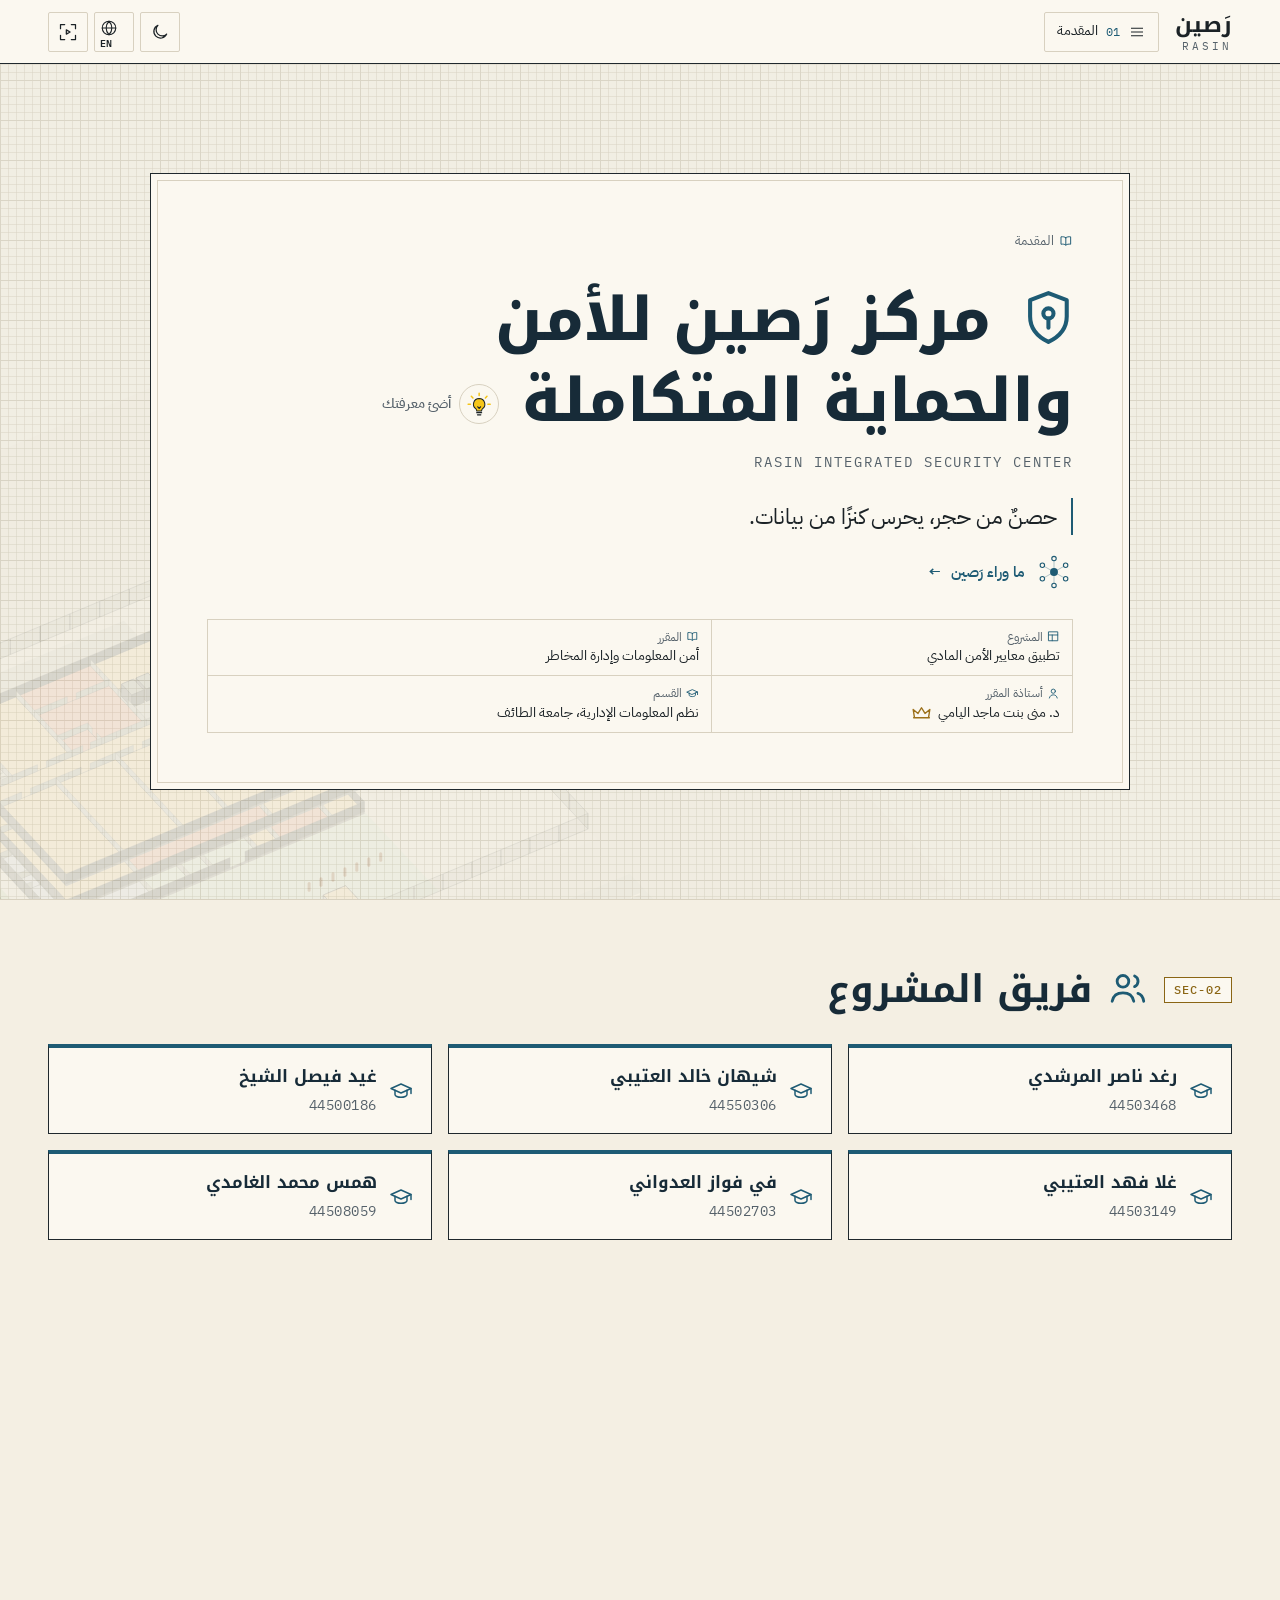
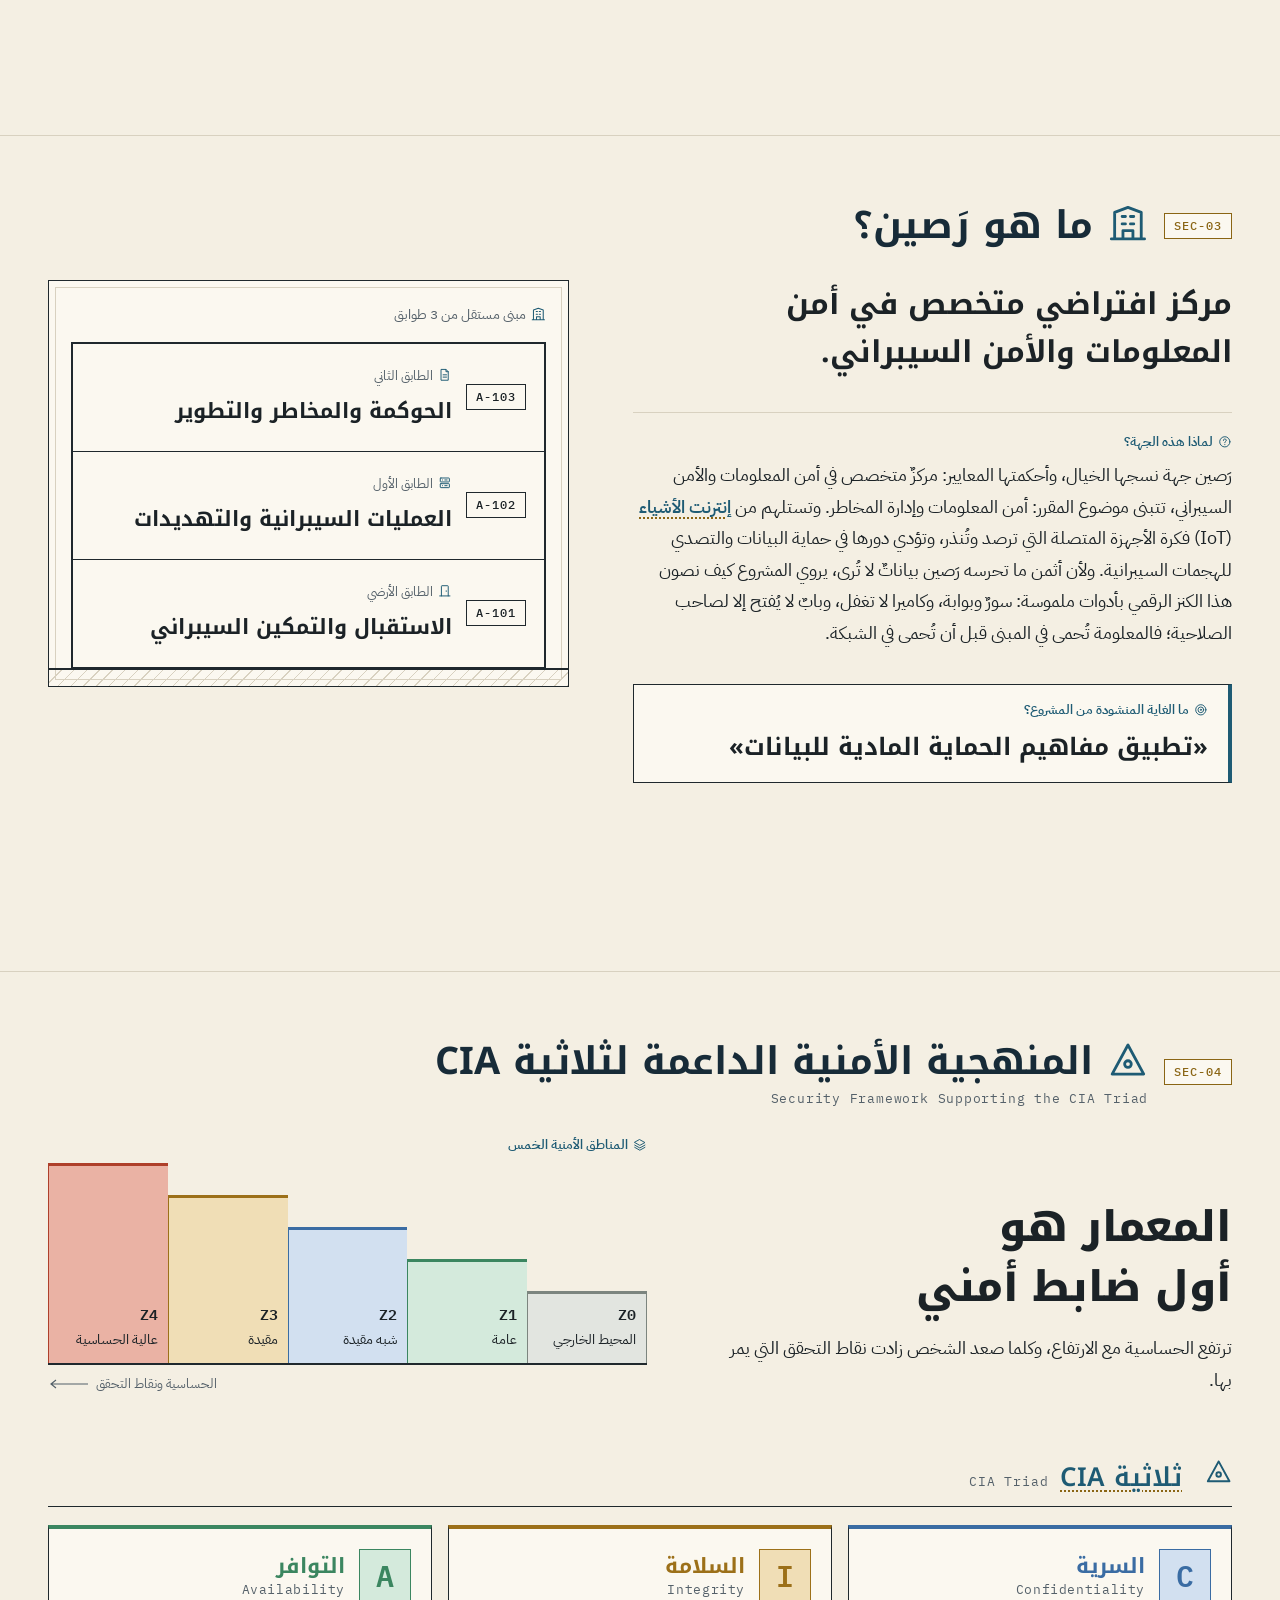
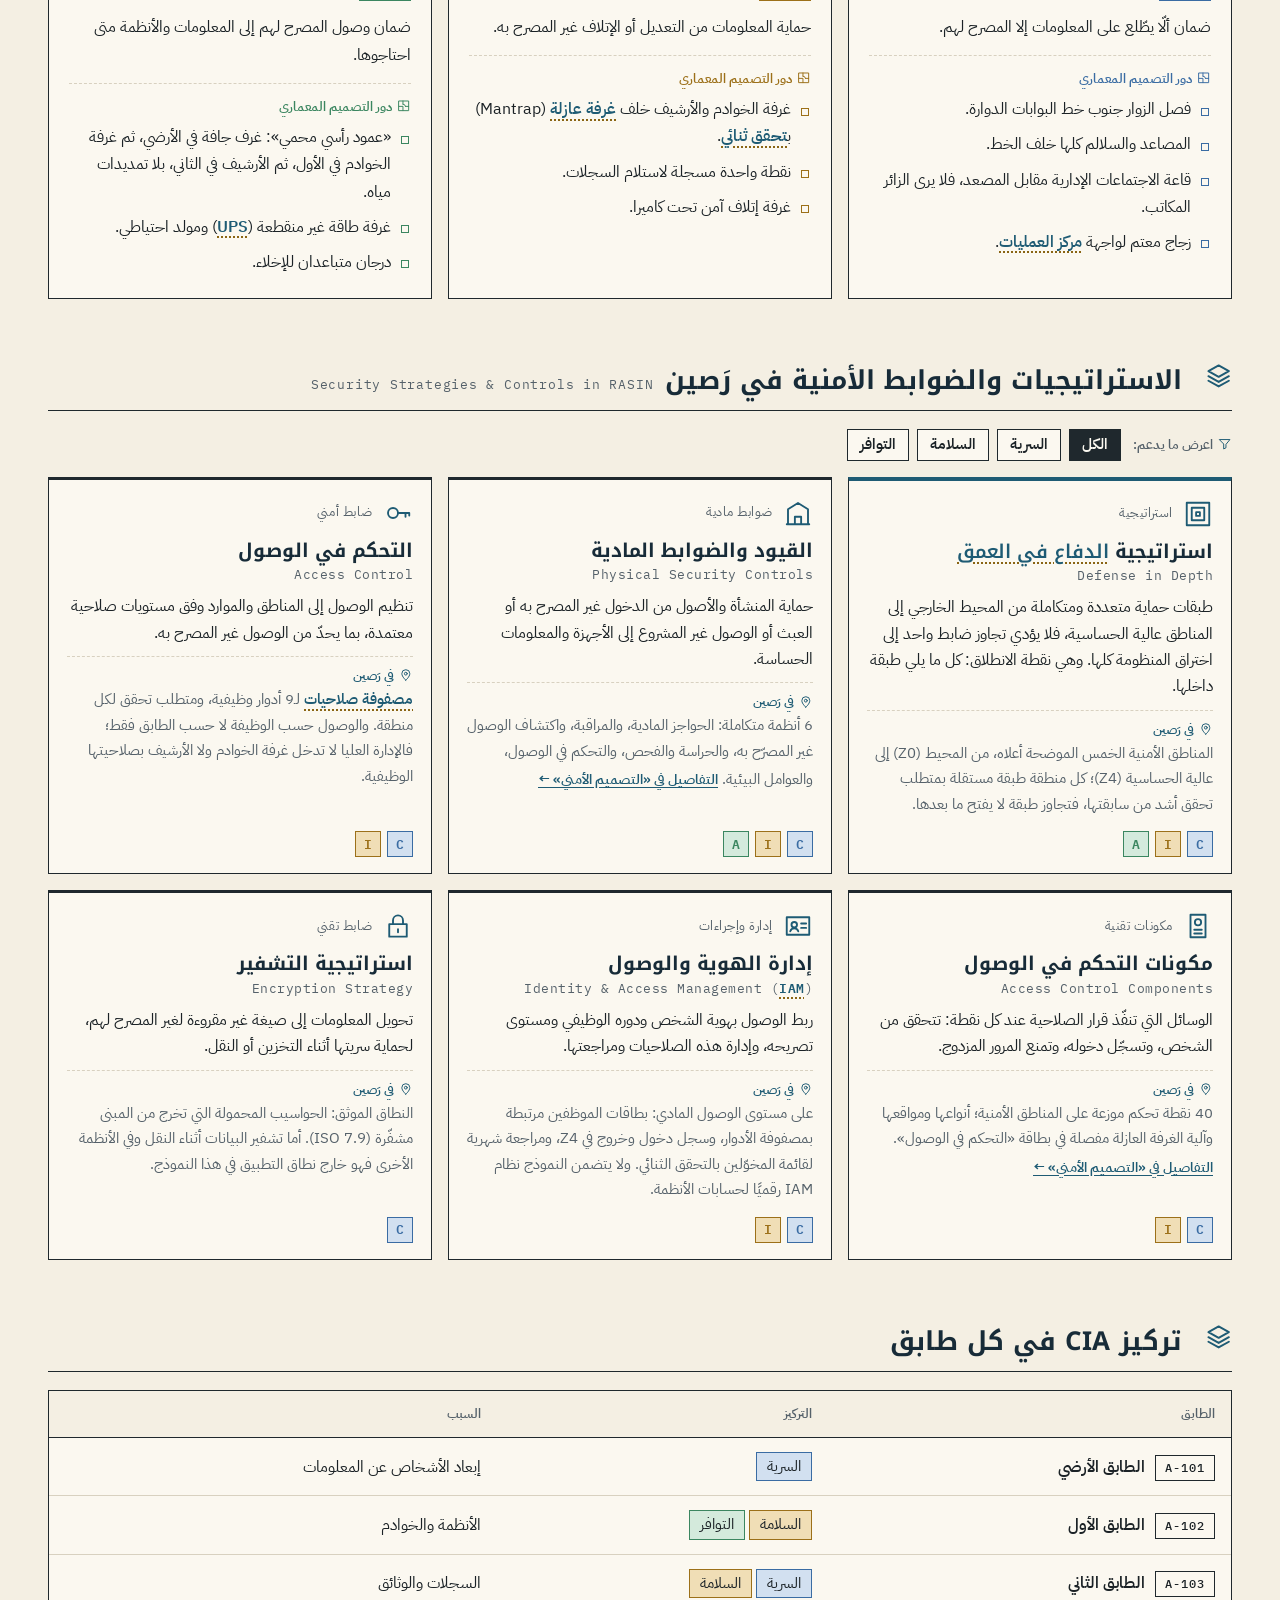
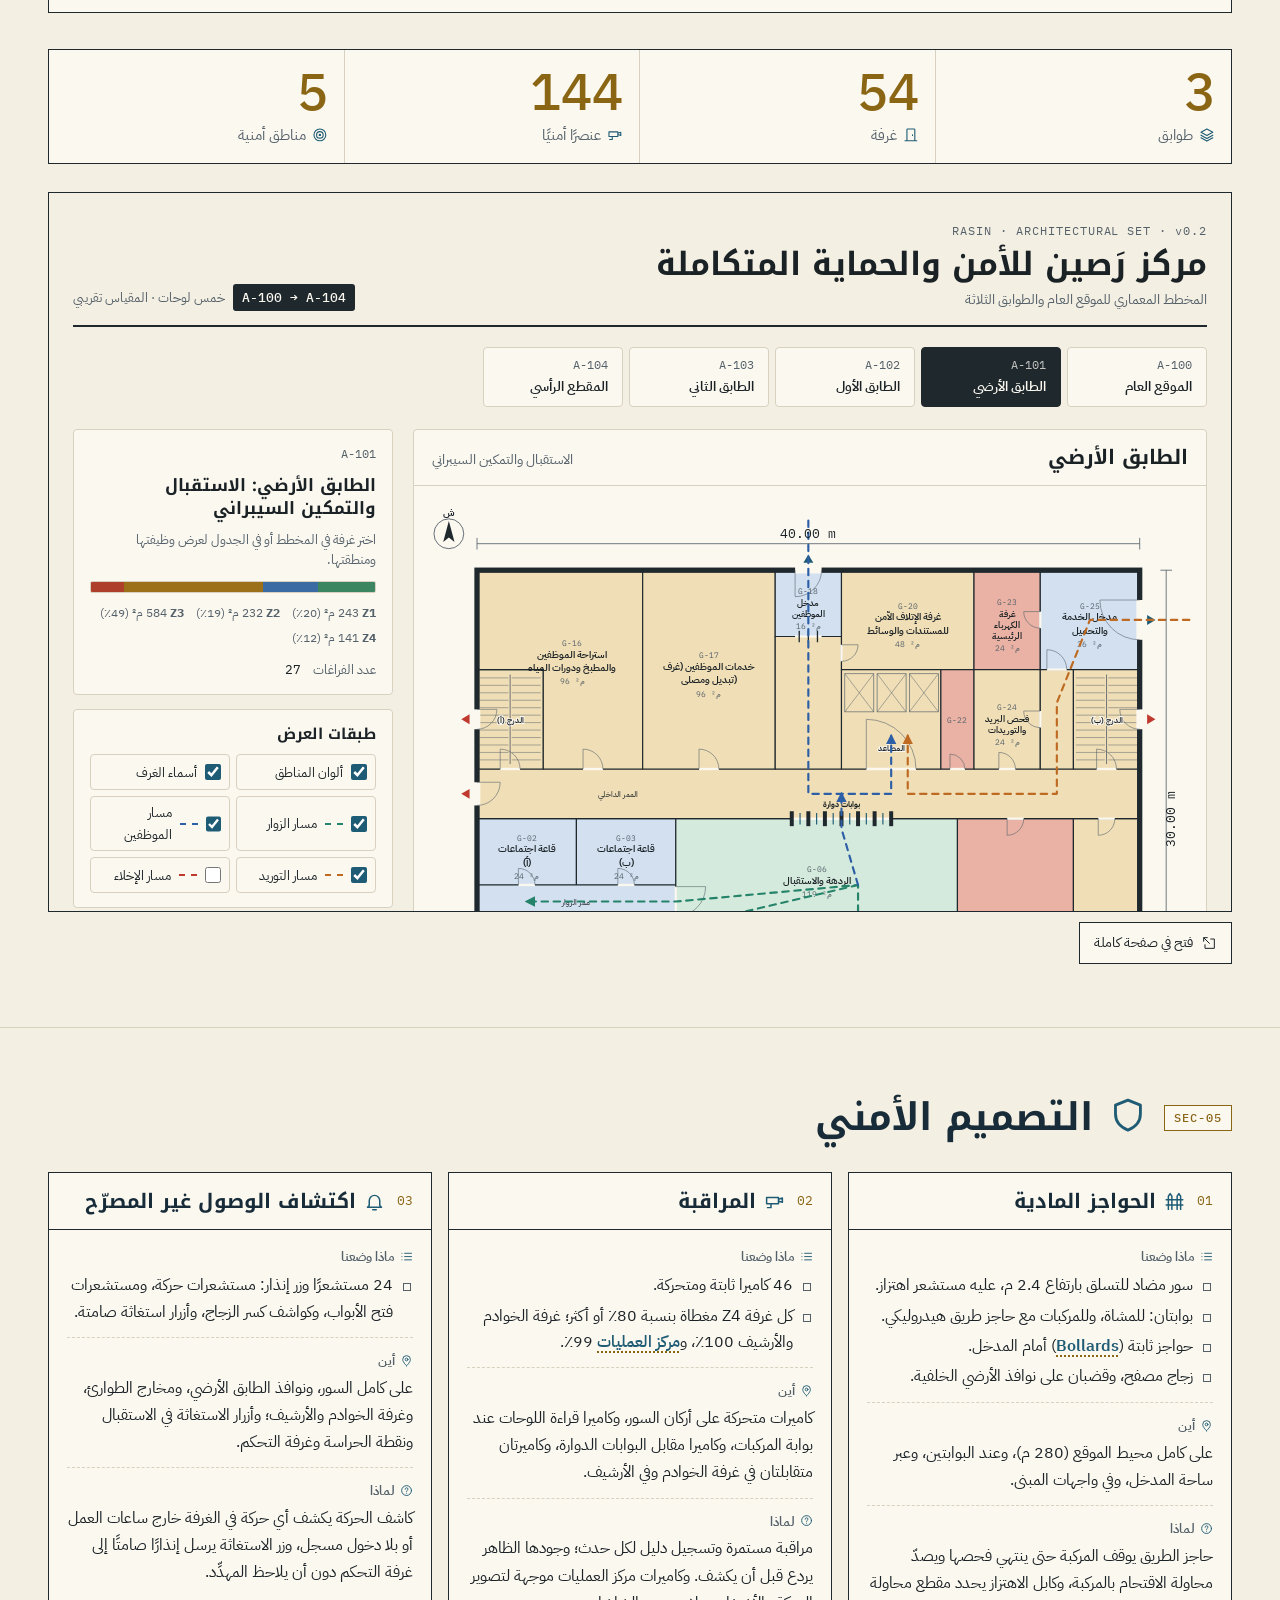
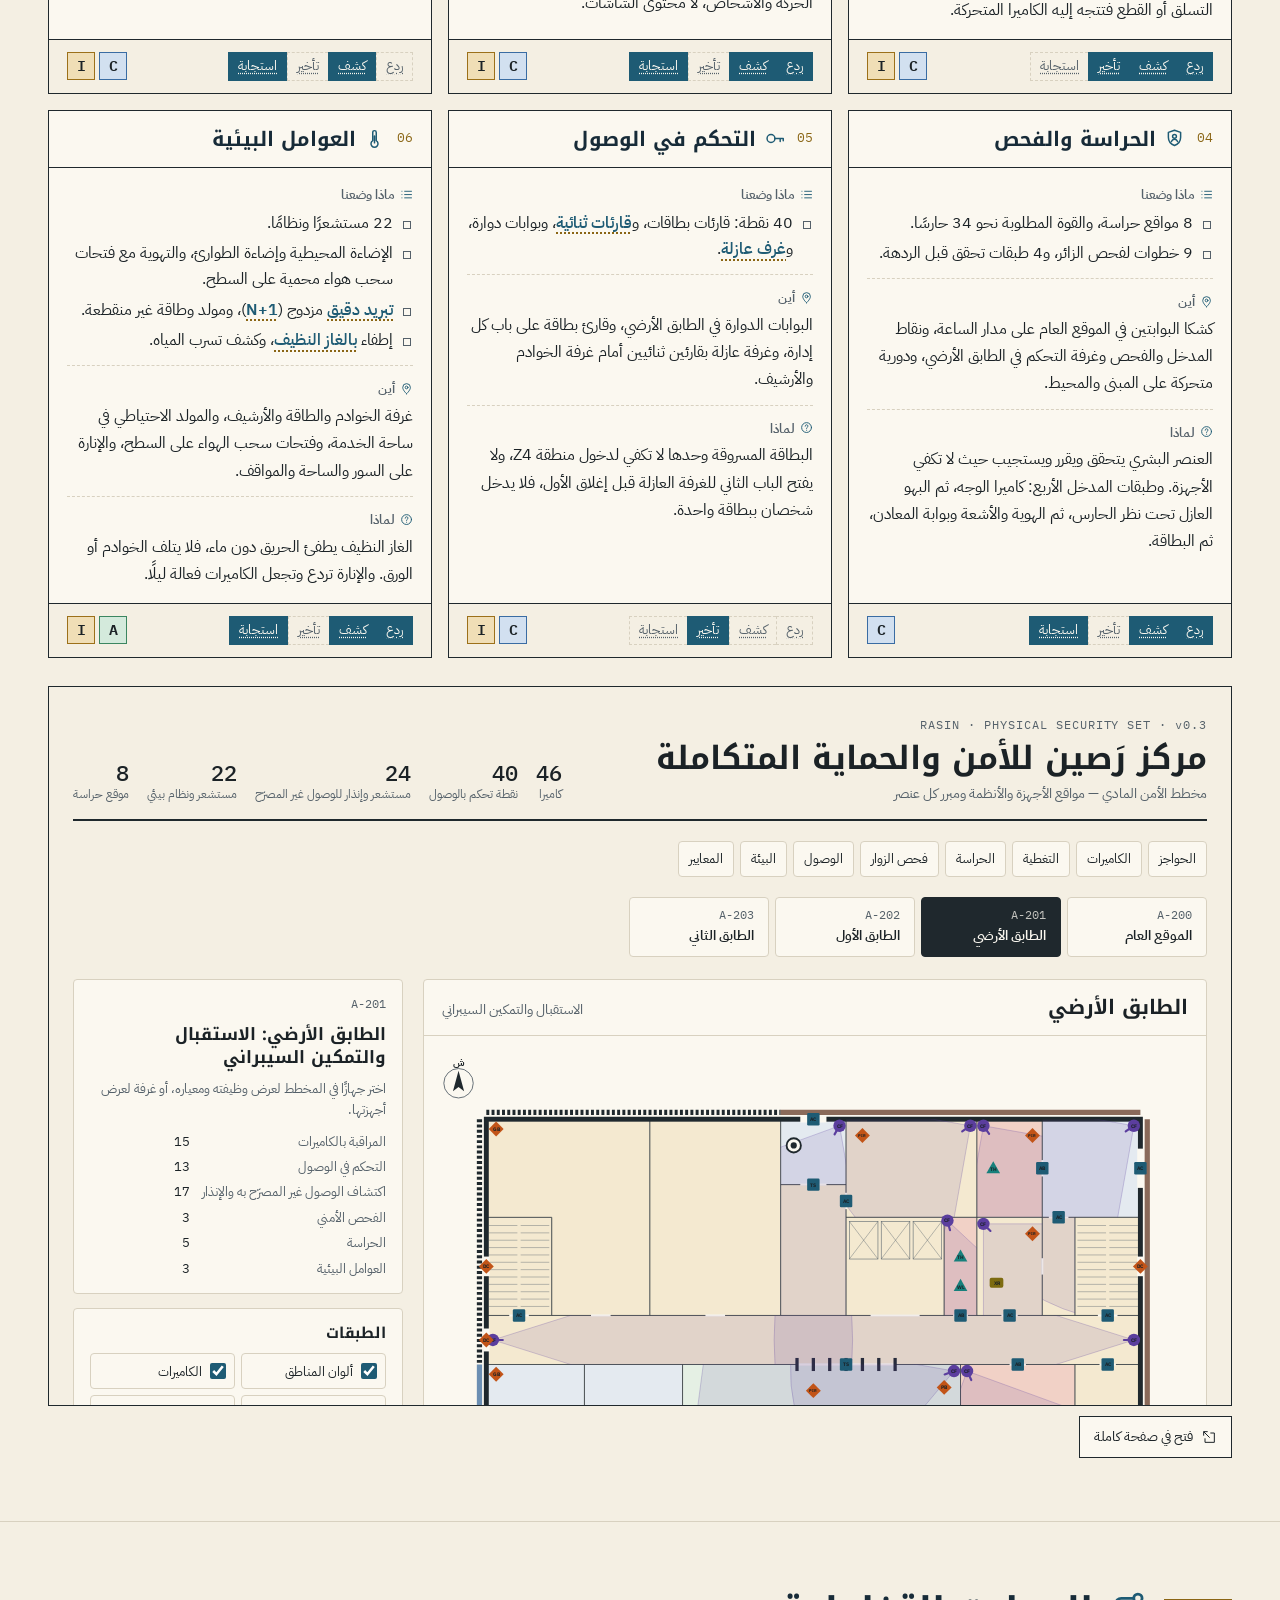
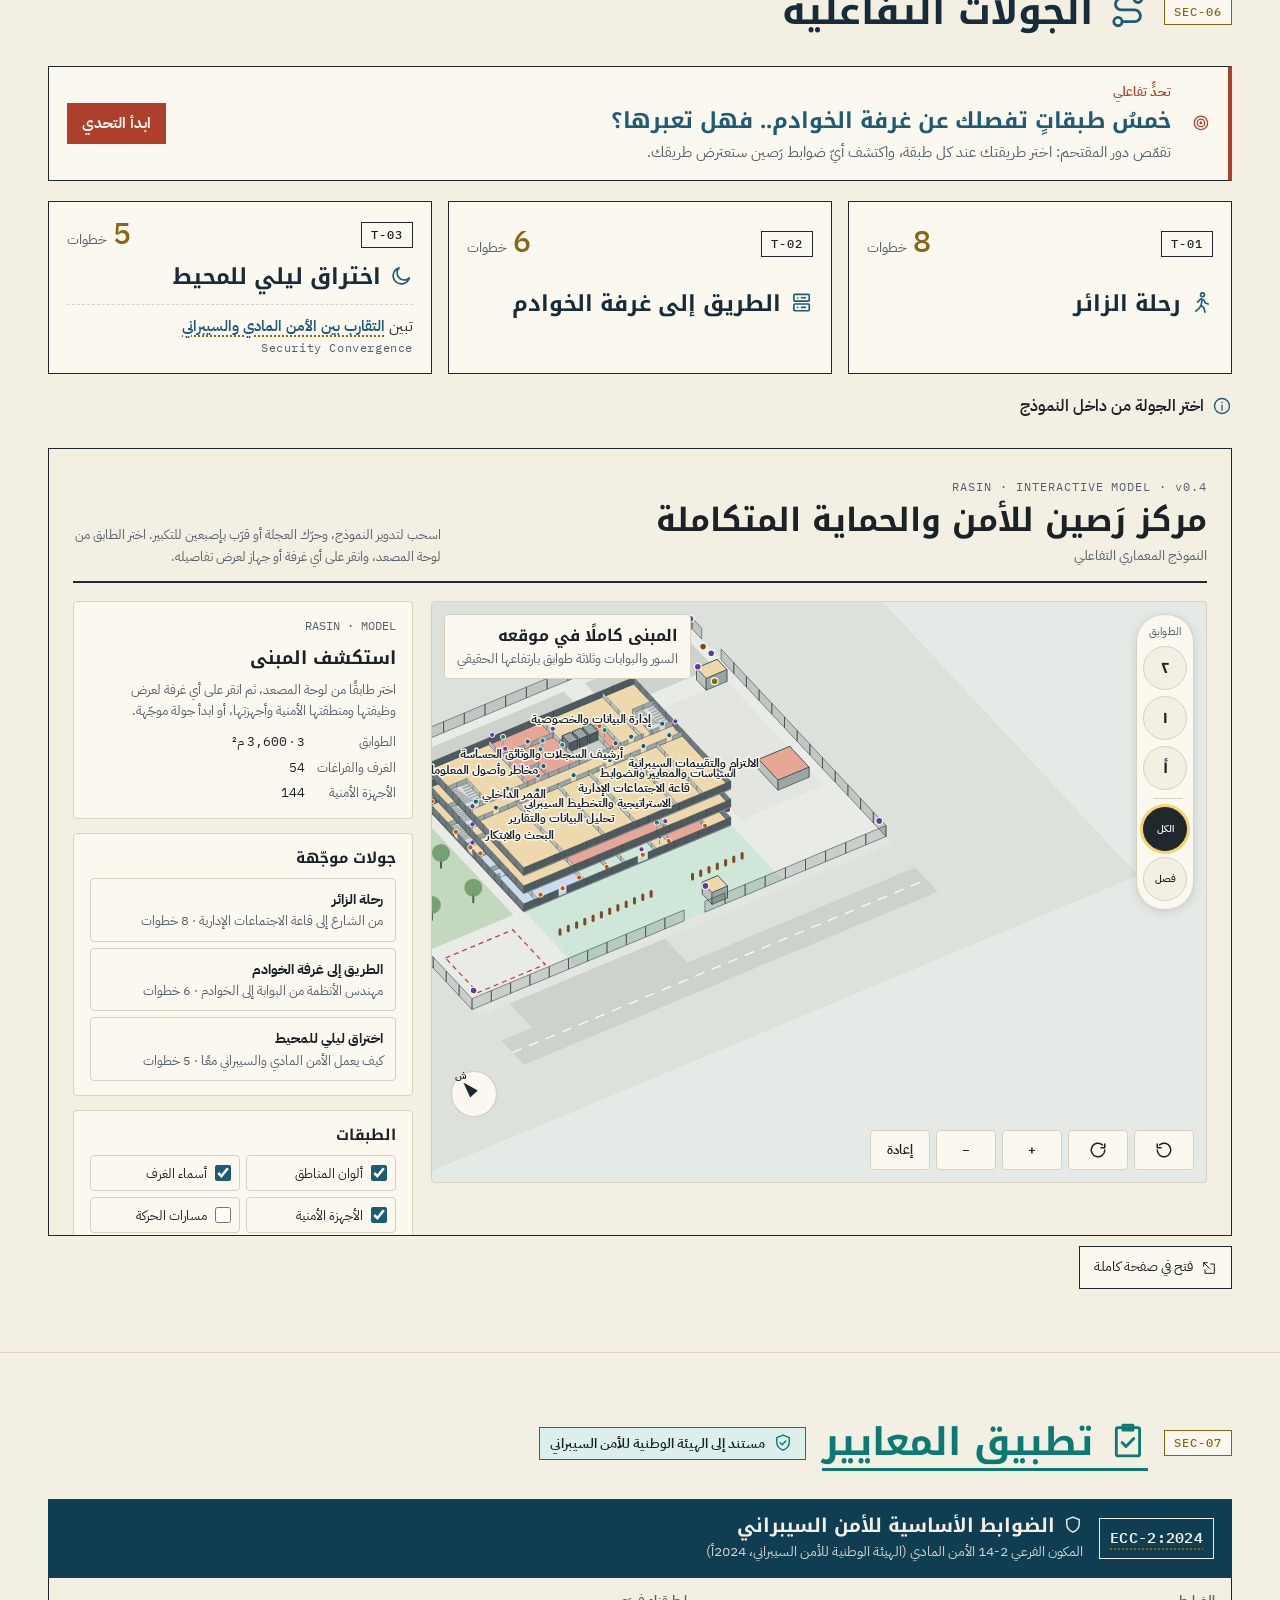
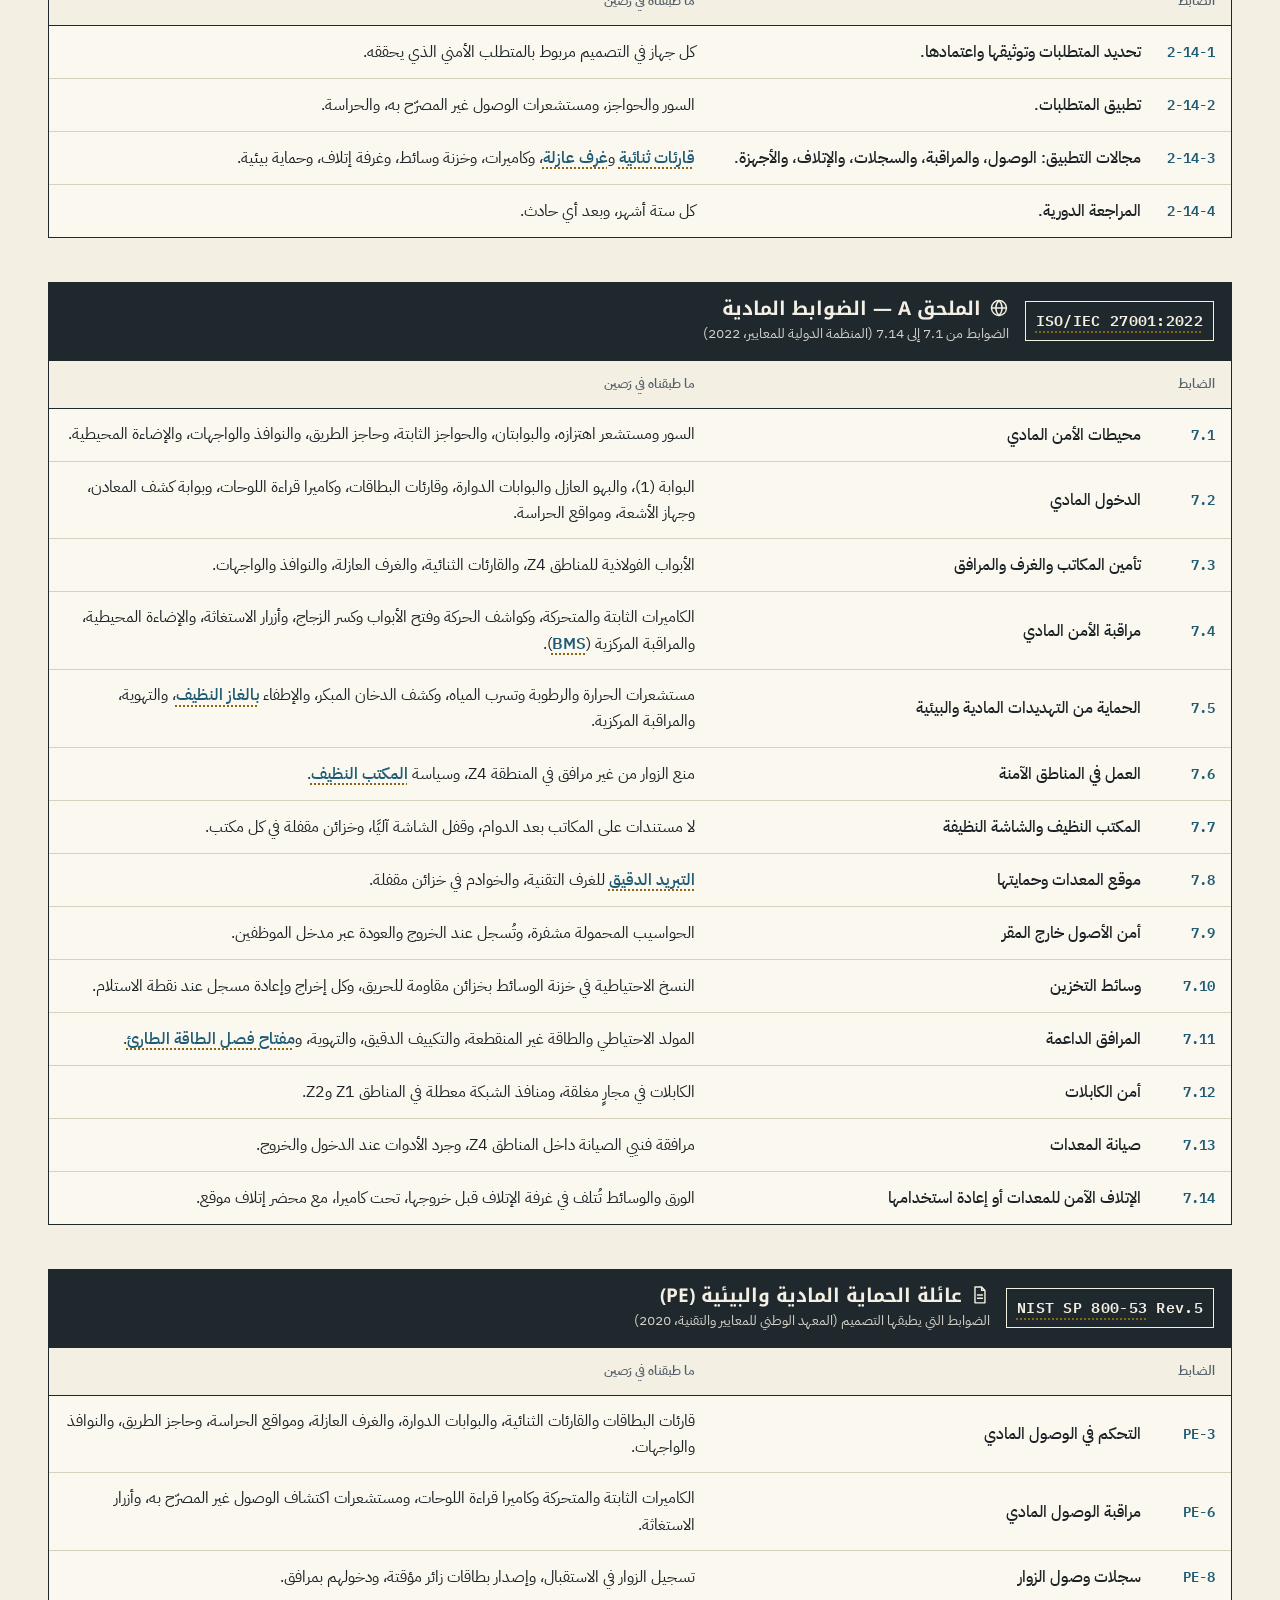
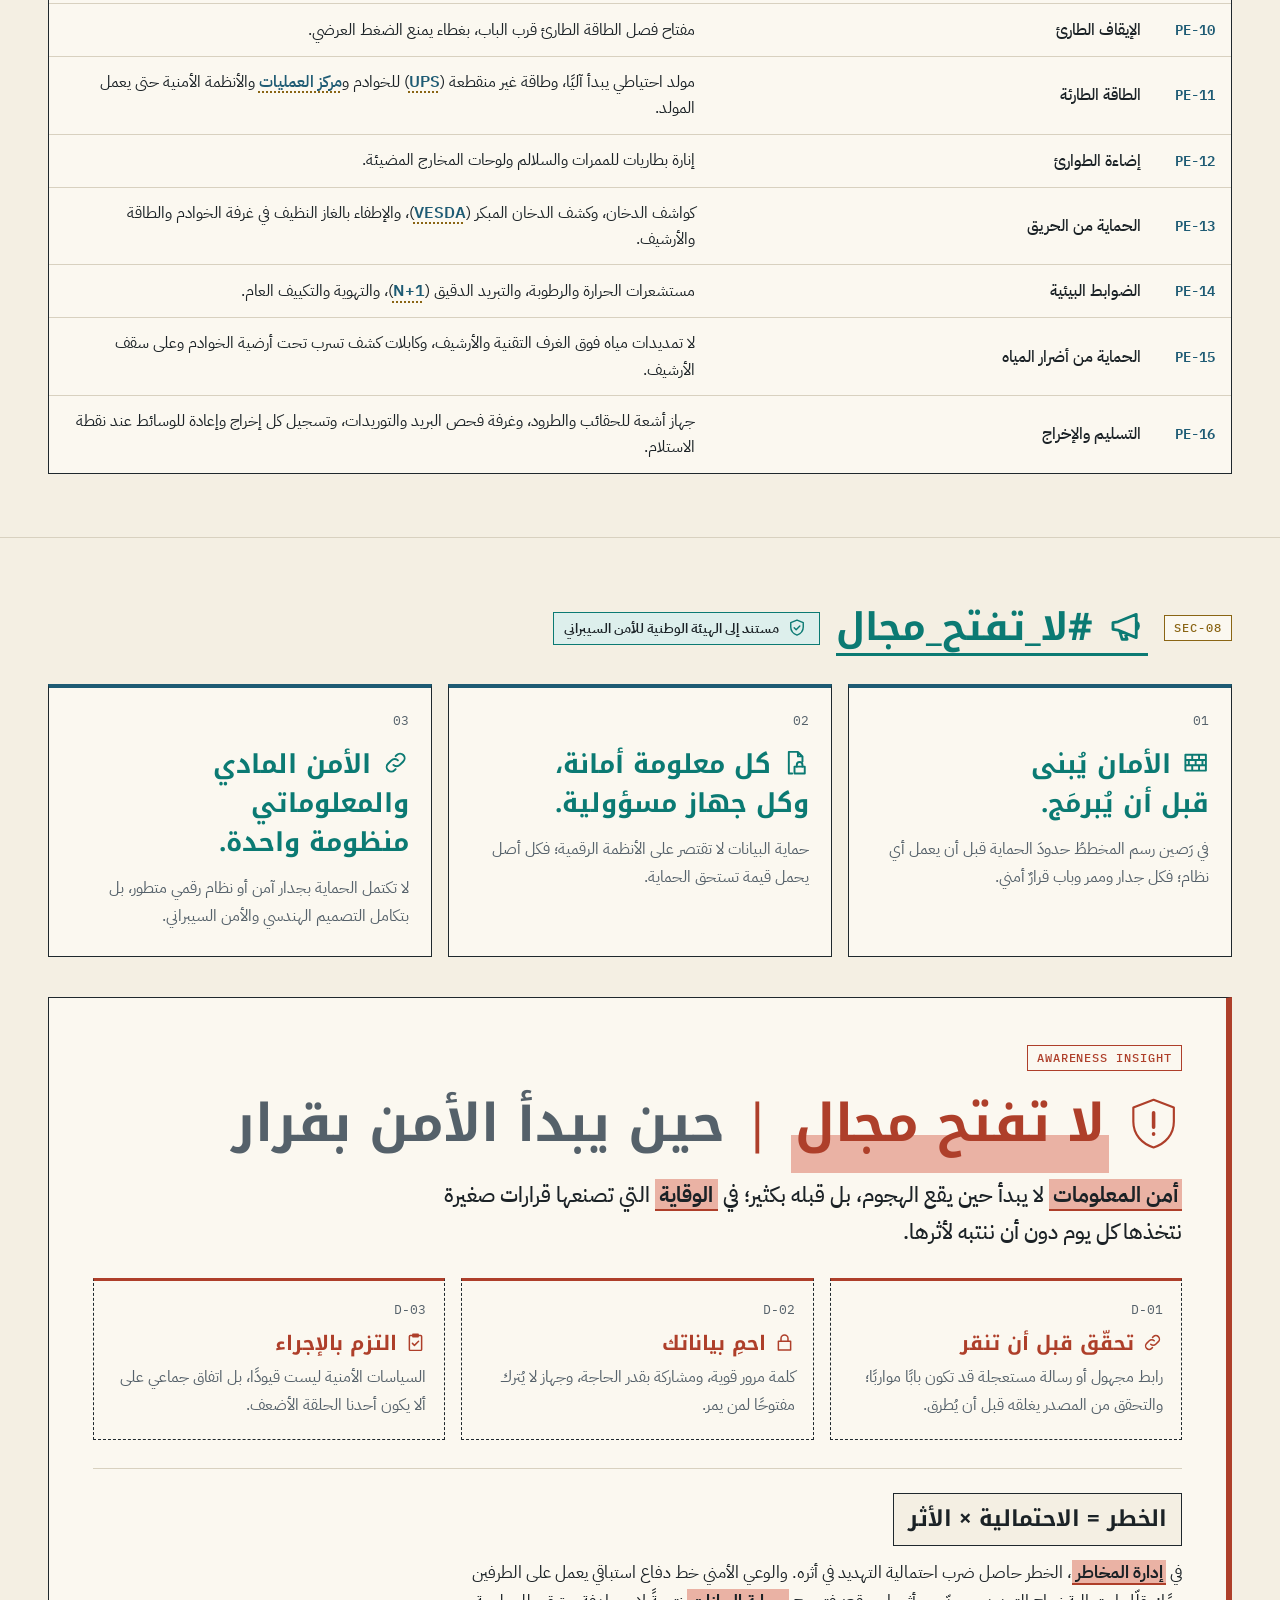
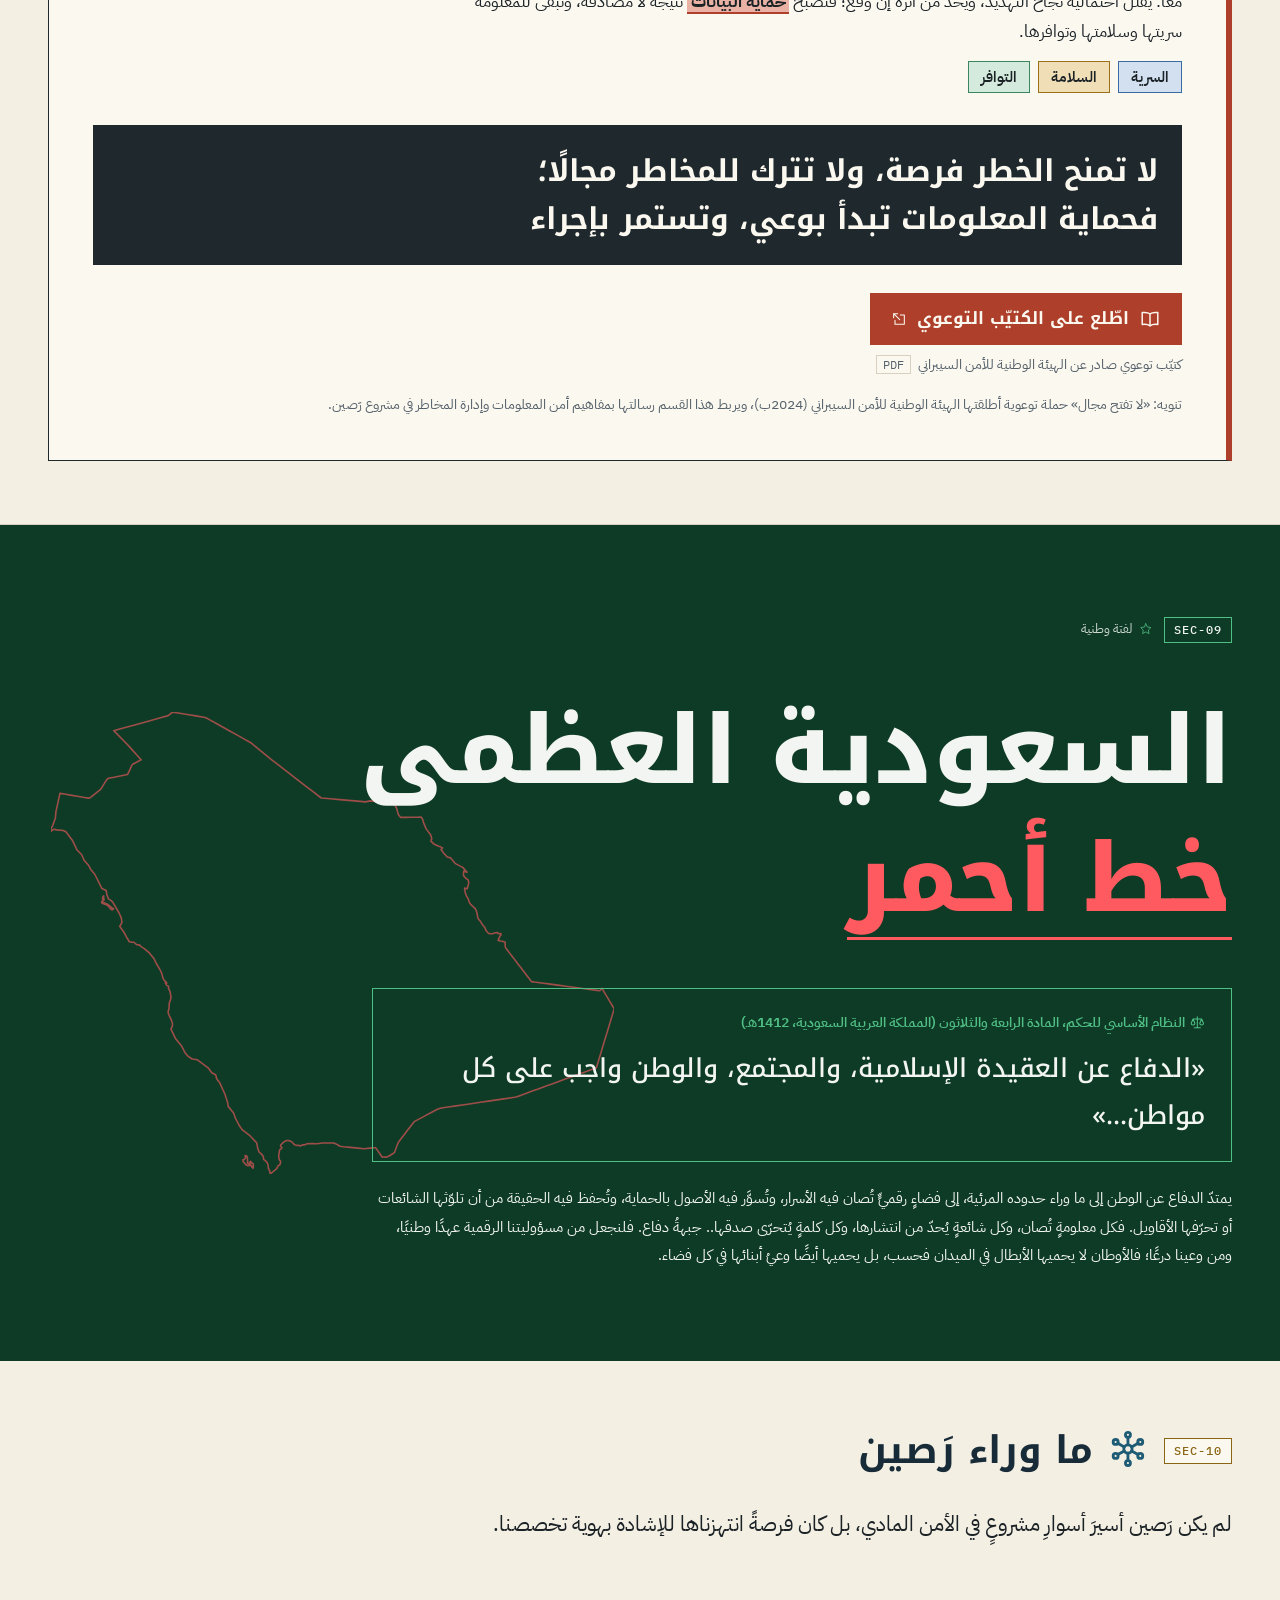
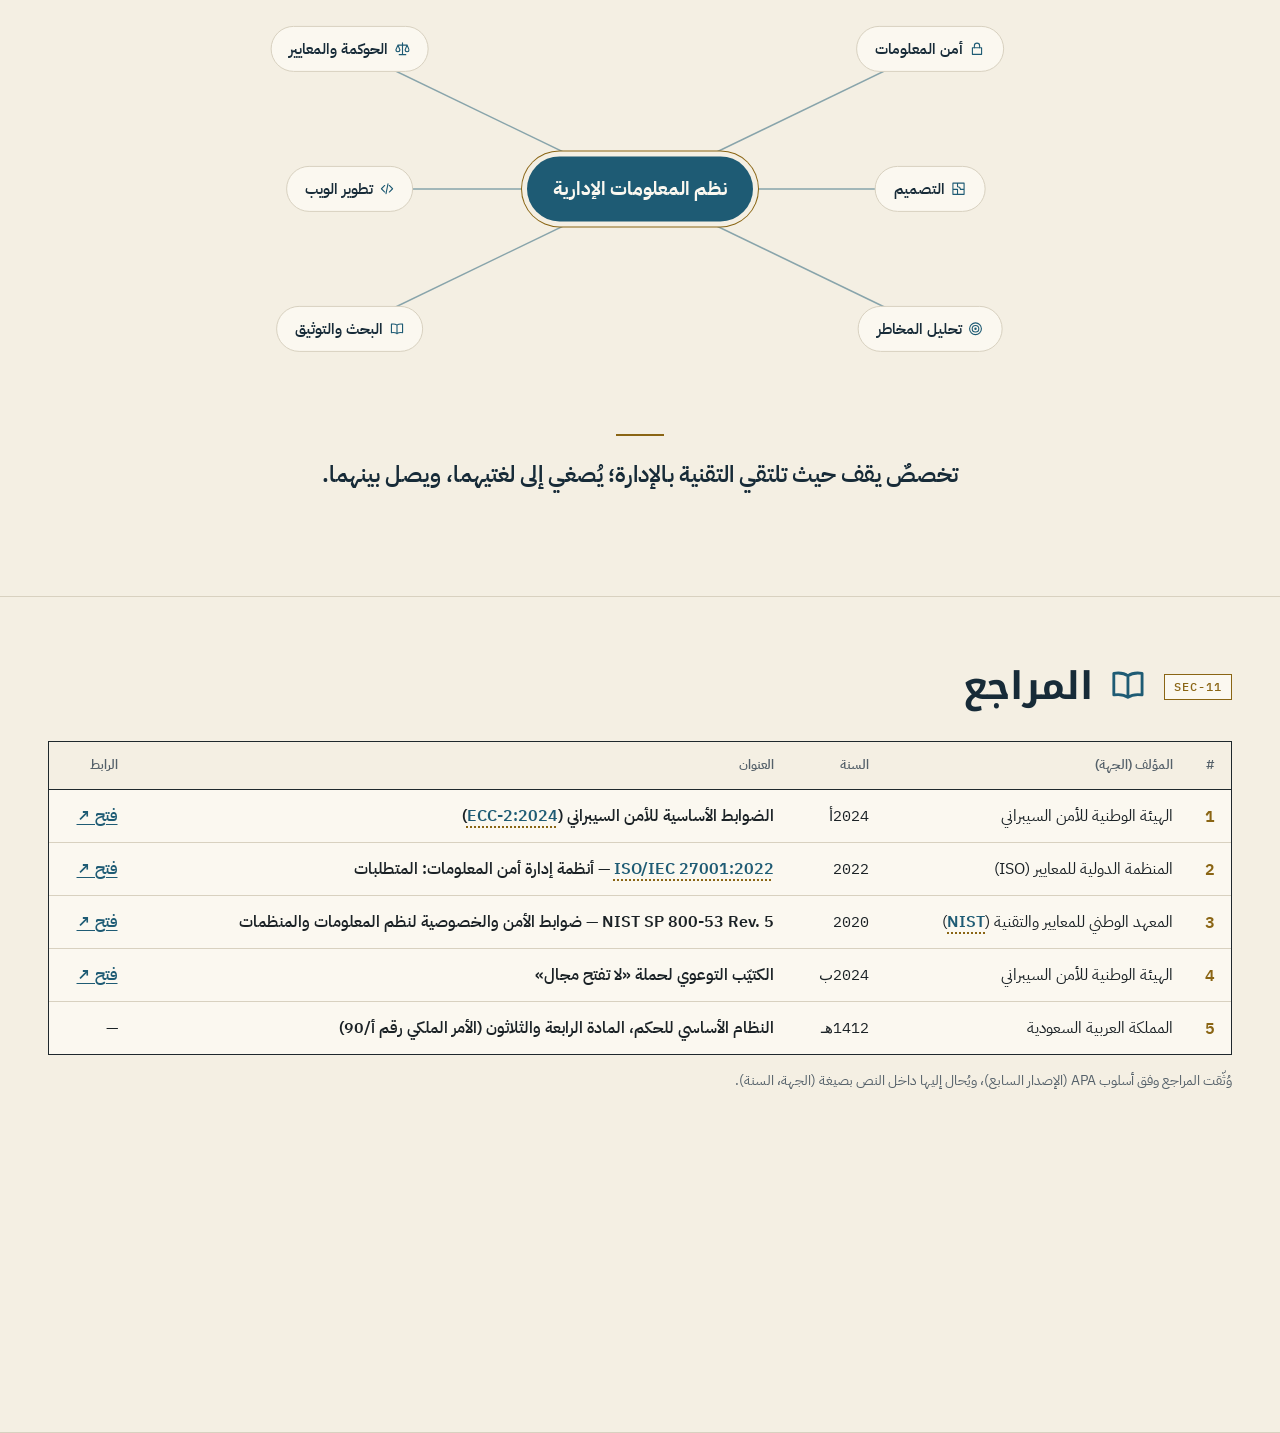
==== commit 5b865e7b: "Describe RASIN as woven by imagination and made sound by standards Co-Authored-By: Claude Opus 5.5 <" ====
--- a/index.html
+++ b/index.html
@@ -234,7 +234,7 @@
 
           <div class="s2-why">
             <h3 class="label"><svg class="ic" aria-hidden="true" focusable="false"><use href="#i-help"/></svg><span data-i18n="s2.whyTitle">لماذا هذه الجهة؟</span></h3>
-            <p data-i18n="s2.why">رَصين جهة افتراضية: مركزٌ متخصص في أمن المعلومات والأمن السيبراني، تتبنى موضوع المقرر: أمن المعلومات وإدارة المخاطر. وتستلهم من إنترنت الأشياء (IoT) فكرة الأجهزة المتصلة التي ترصد وتُنذر، وتؤدي دورها في حماية البيانات والتصدي للهجمات السيبرانية. ولأن أثمن ما تحرسه رَصين بياناتٌ لا تُرى، يروي المشروع كيف نصون هذا الكنز الرقمي بأدوات ملموسة: سورٌ وبوابة، وكاميرا لا تغفل، وبابٌ لا يُفتح إلا لصاحب الصلاحية؛ فالمعلومة تُحمى في المبنى قبل أن تُحمى في الشبكة.</p>
+            <p data-i18n="s2.why">رَصين جهة نسجها الخيال، وأحكمتها المعايير: مركزٌ متخصص في أمن المعلومات والأمن السيبراني، تتبنى موضوع المقرر: أمن المعلومات وإدارة المخاطر. وتستلهم من إنترنت الأشياء (IoT) فكرة الأجهزة المتصلة التي ترصد وتُنذر، وتؤدي دورها في حماية البيانات والتصدي للهجمات السيبرانية. ولأن أثمن ما تحرسه رَصين بياناتٌ لا تُرى، يروي المشروع كيف نصون هذا الكنز الرقمي بأدوات ملموسة: سورٌ وبوابة، وكاميرا لا تغفل، وبابٌ لا يُفتح إلا لصاحب الصلاحية؛ فالمعلومة تُحمى في المبنى قبل أن تُحمى في الشبكة.</p>
           </div>
 
           <blockquote class="goal">
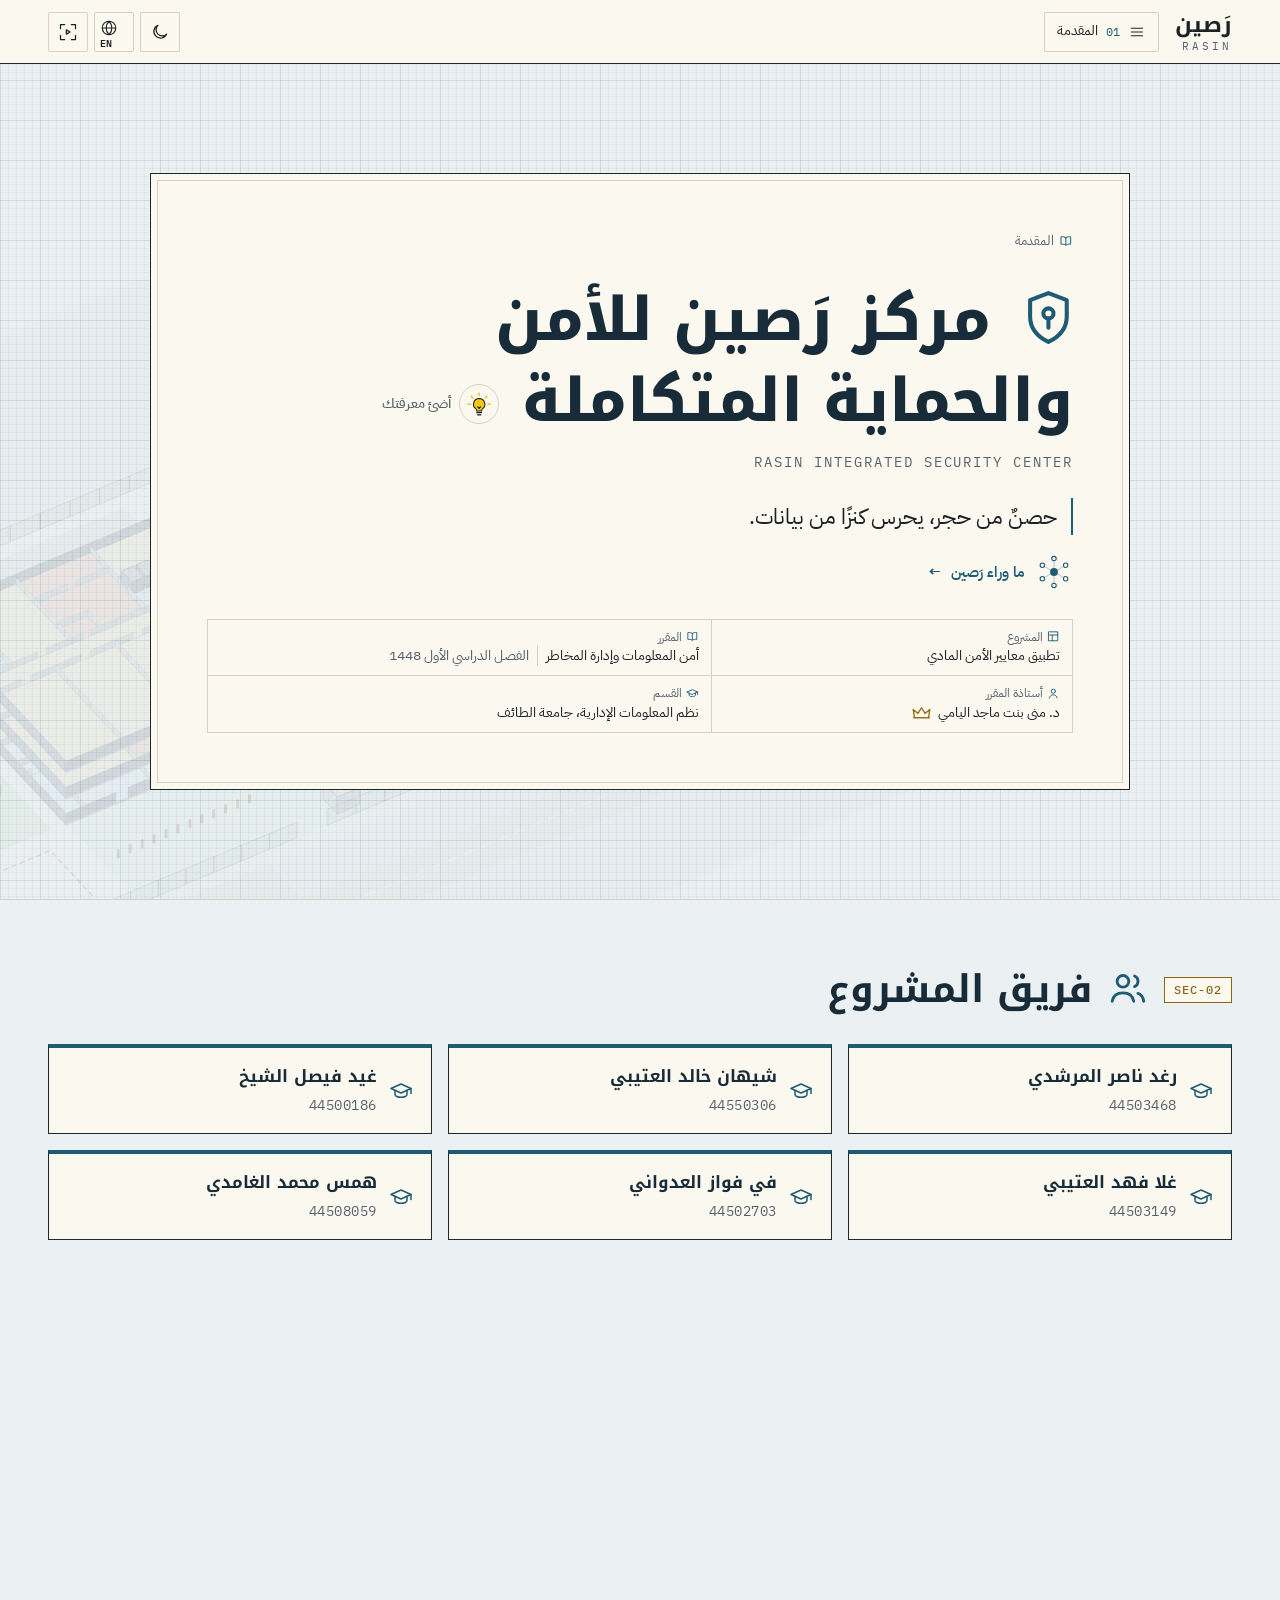
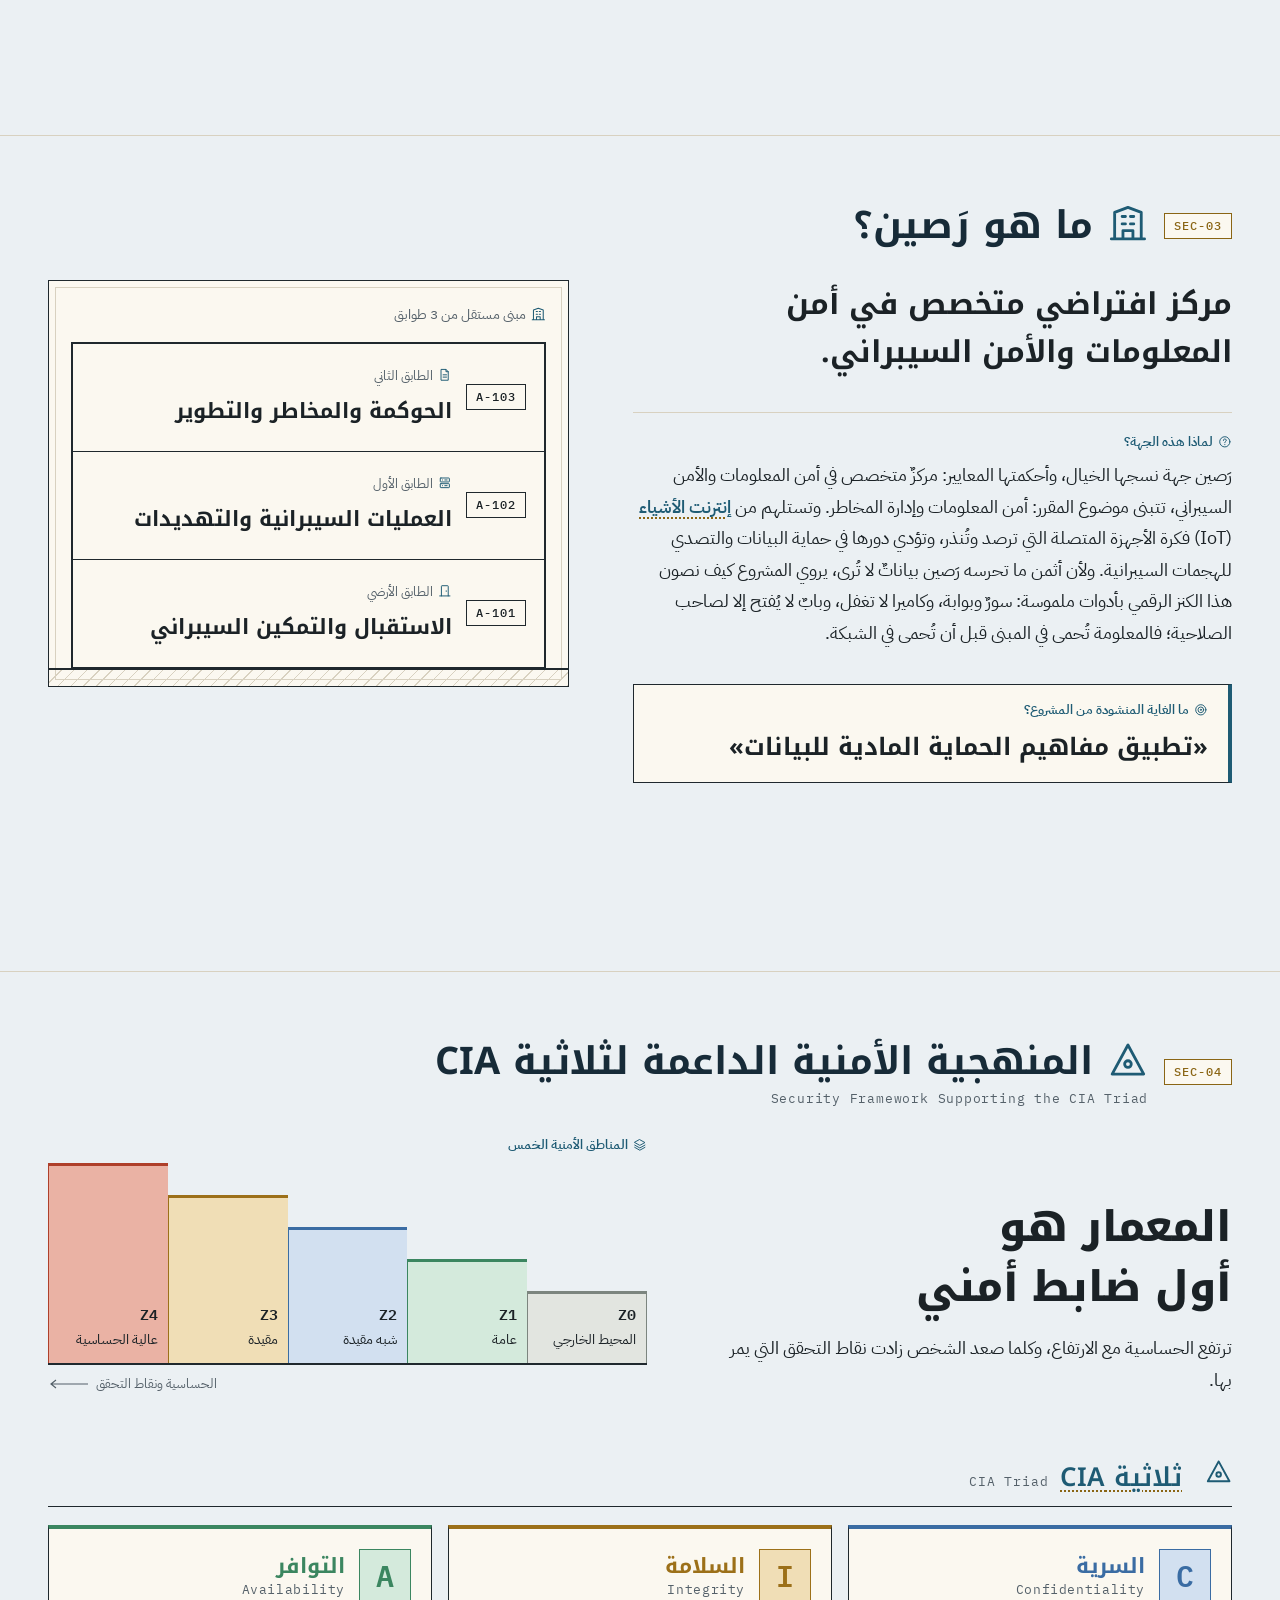
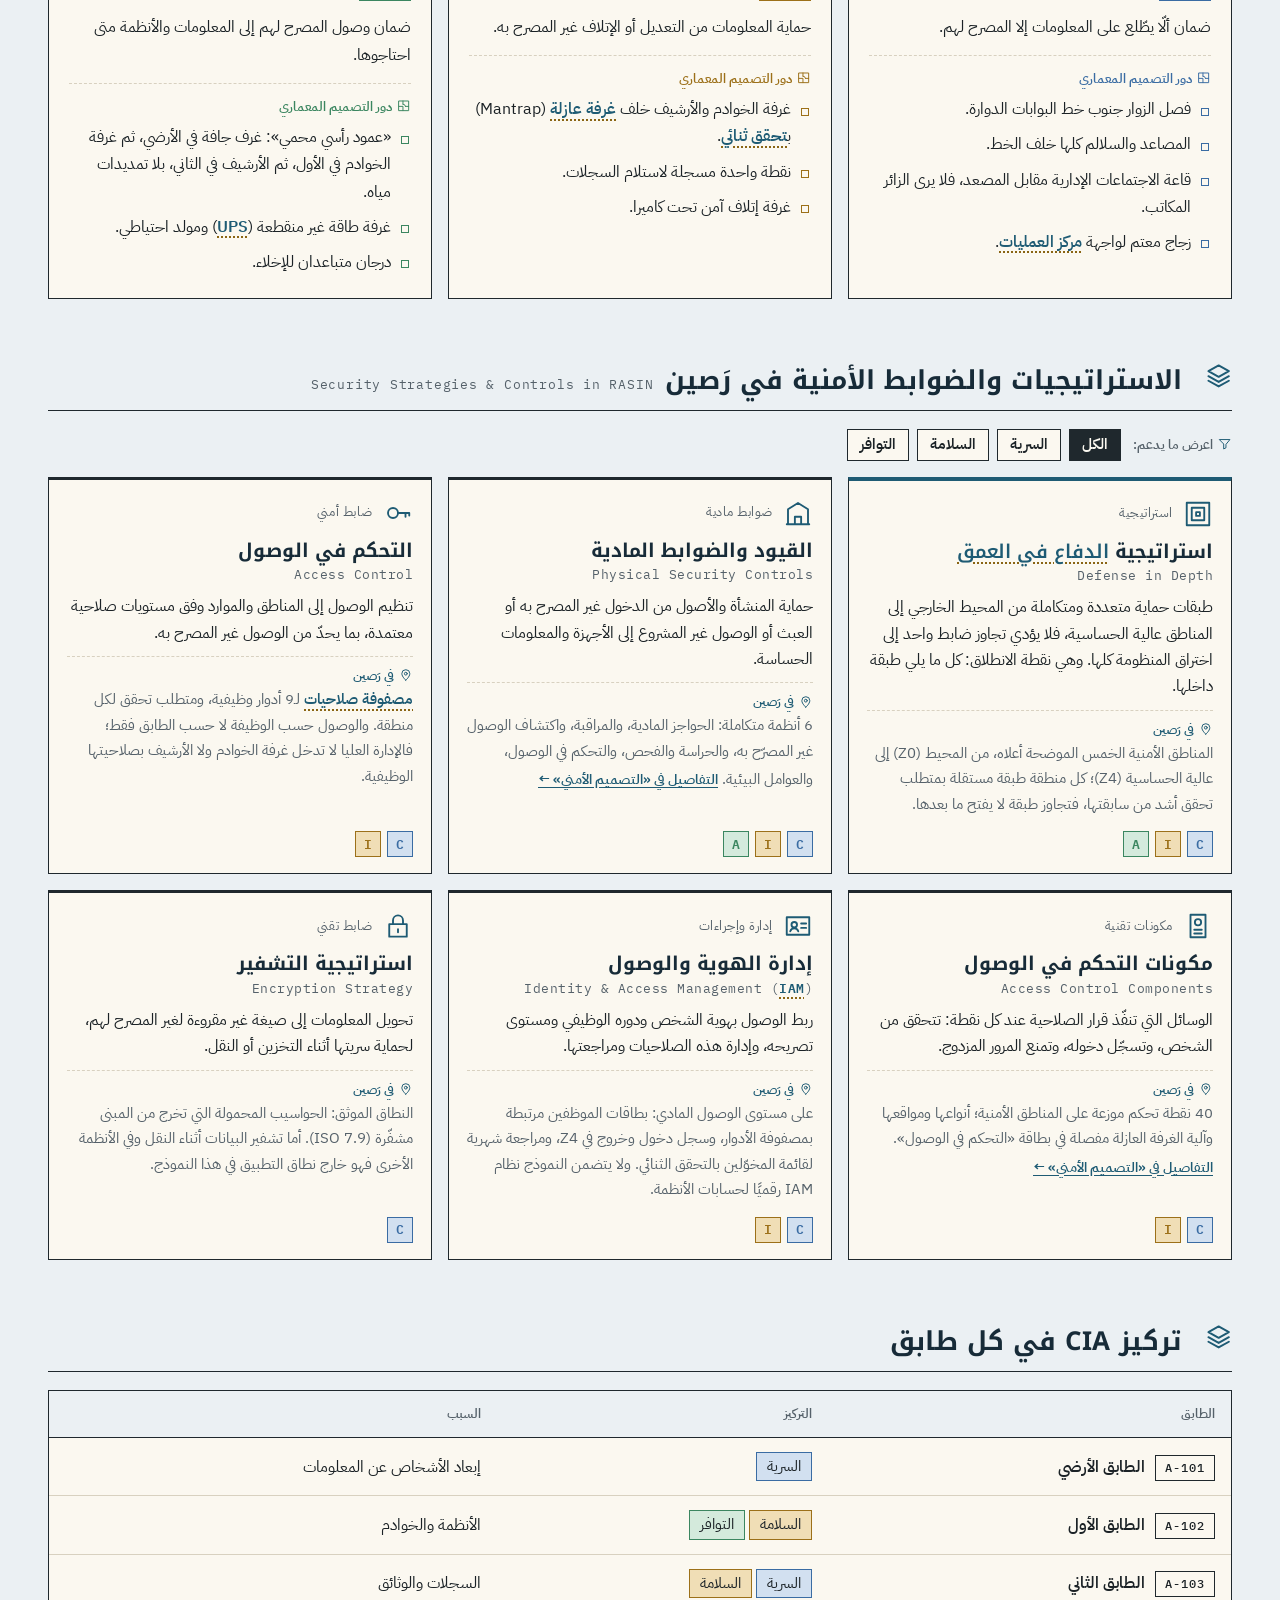
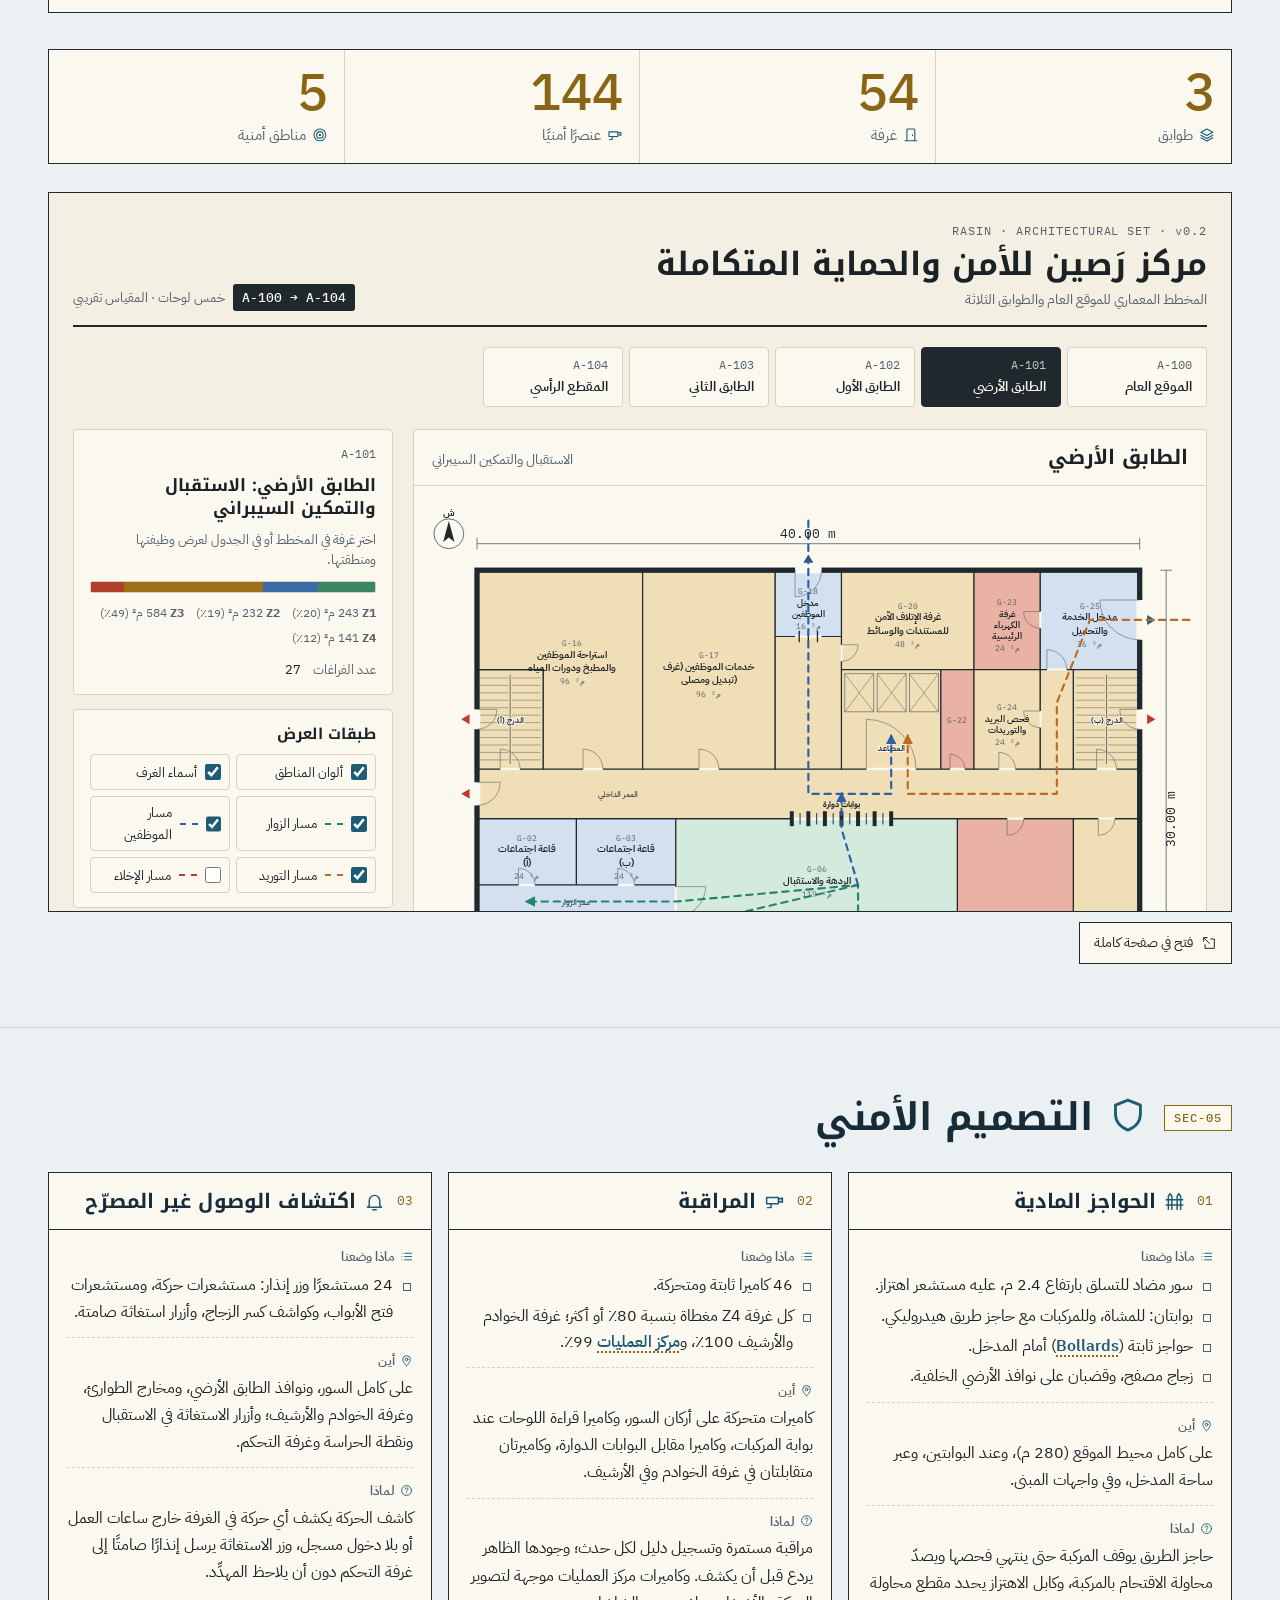
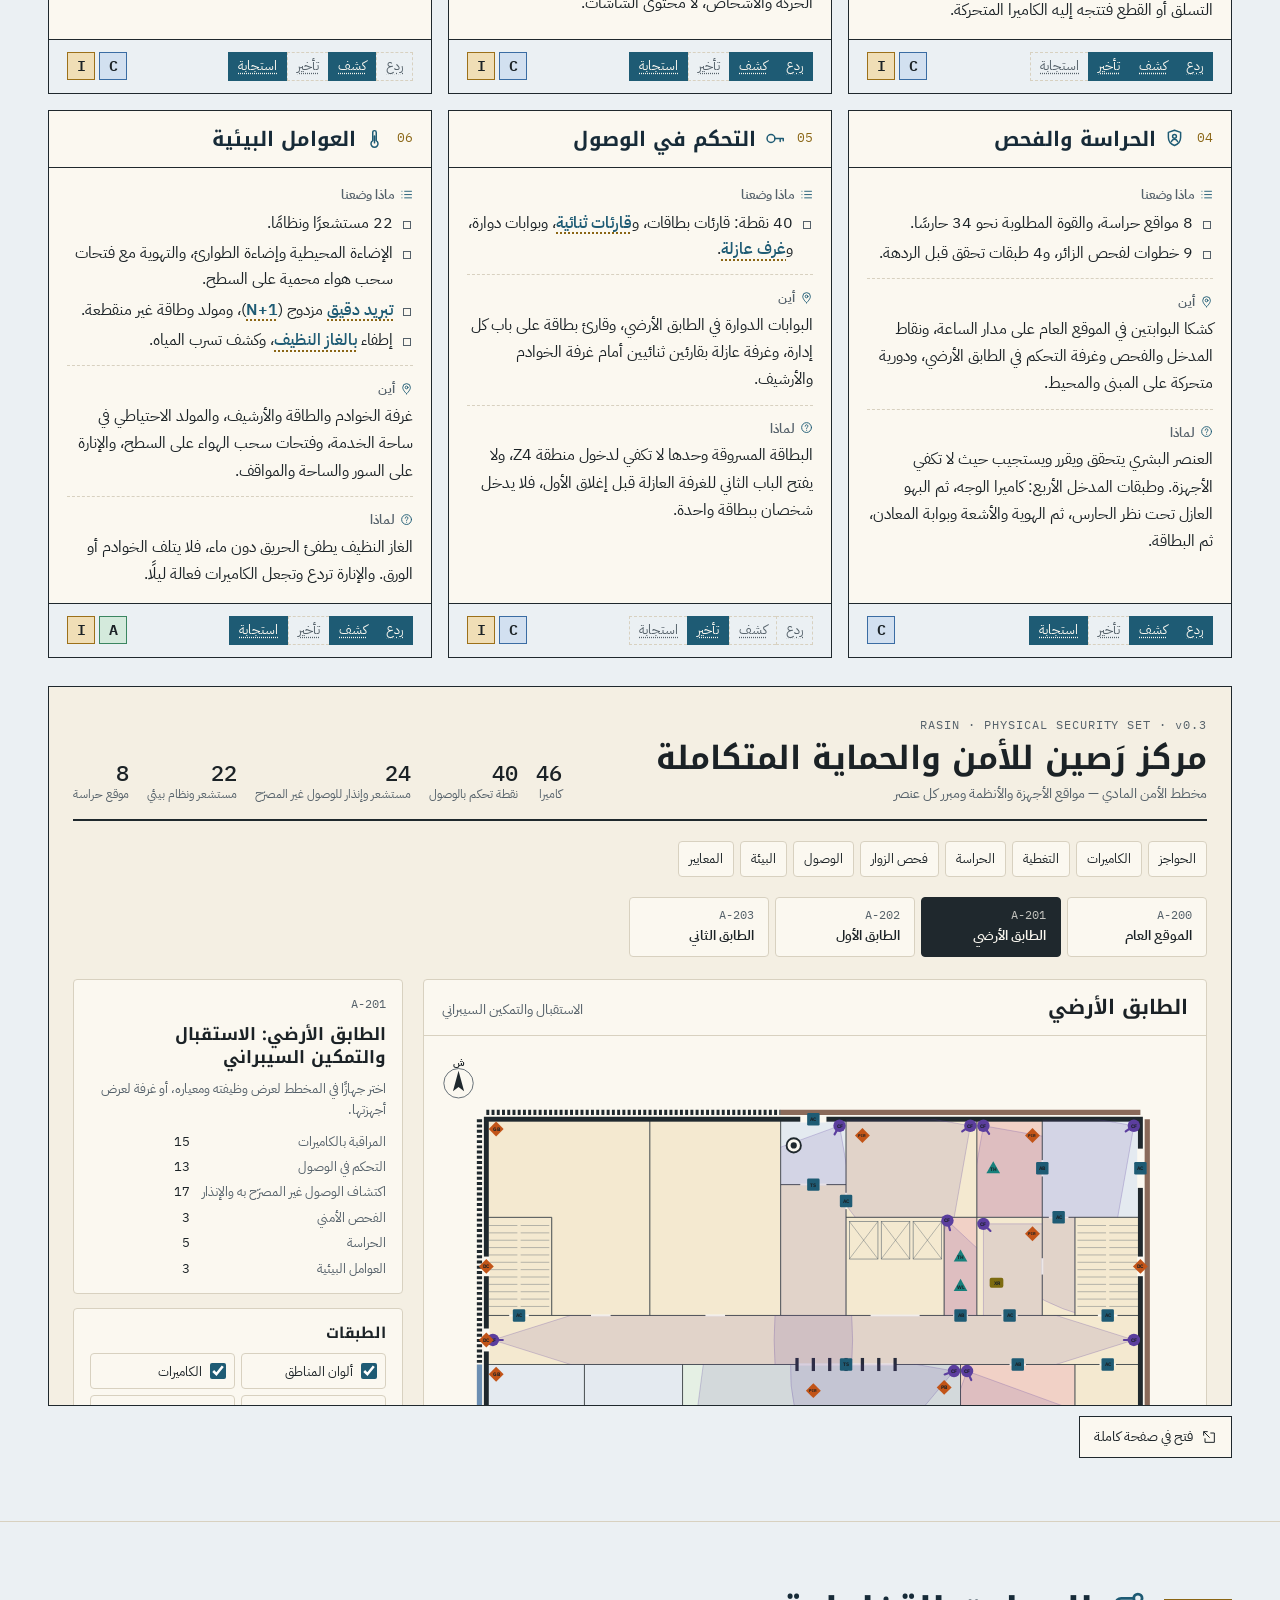
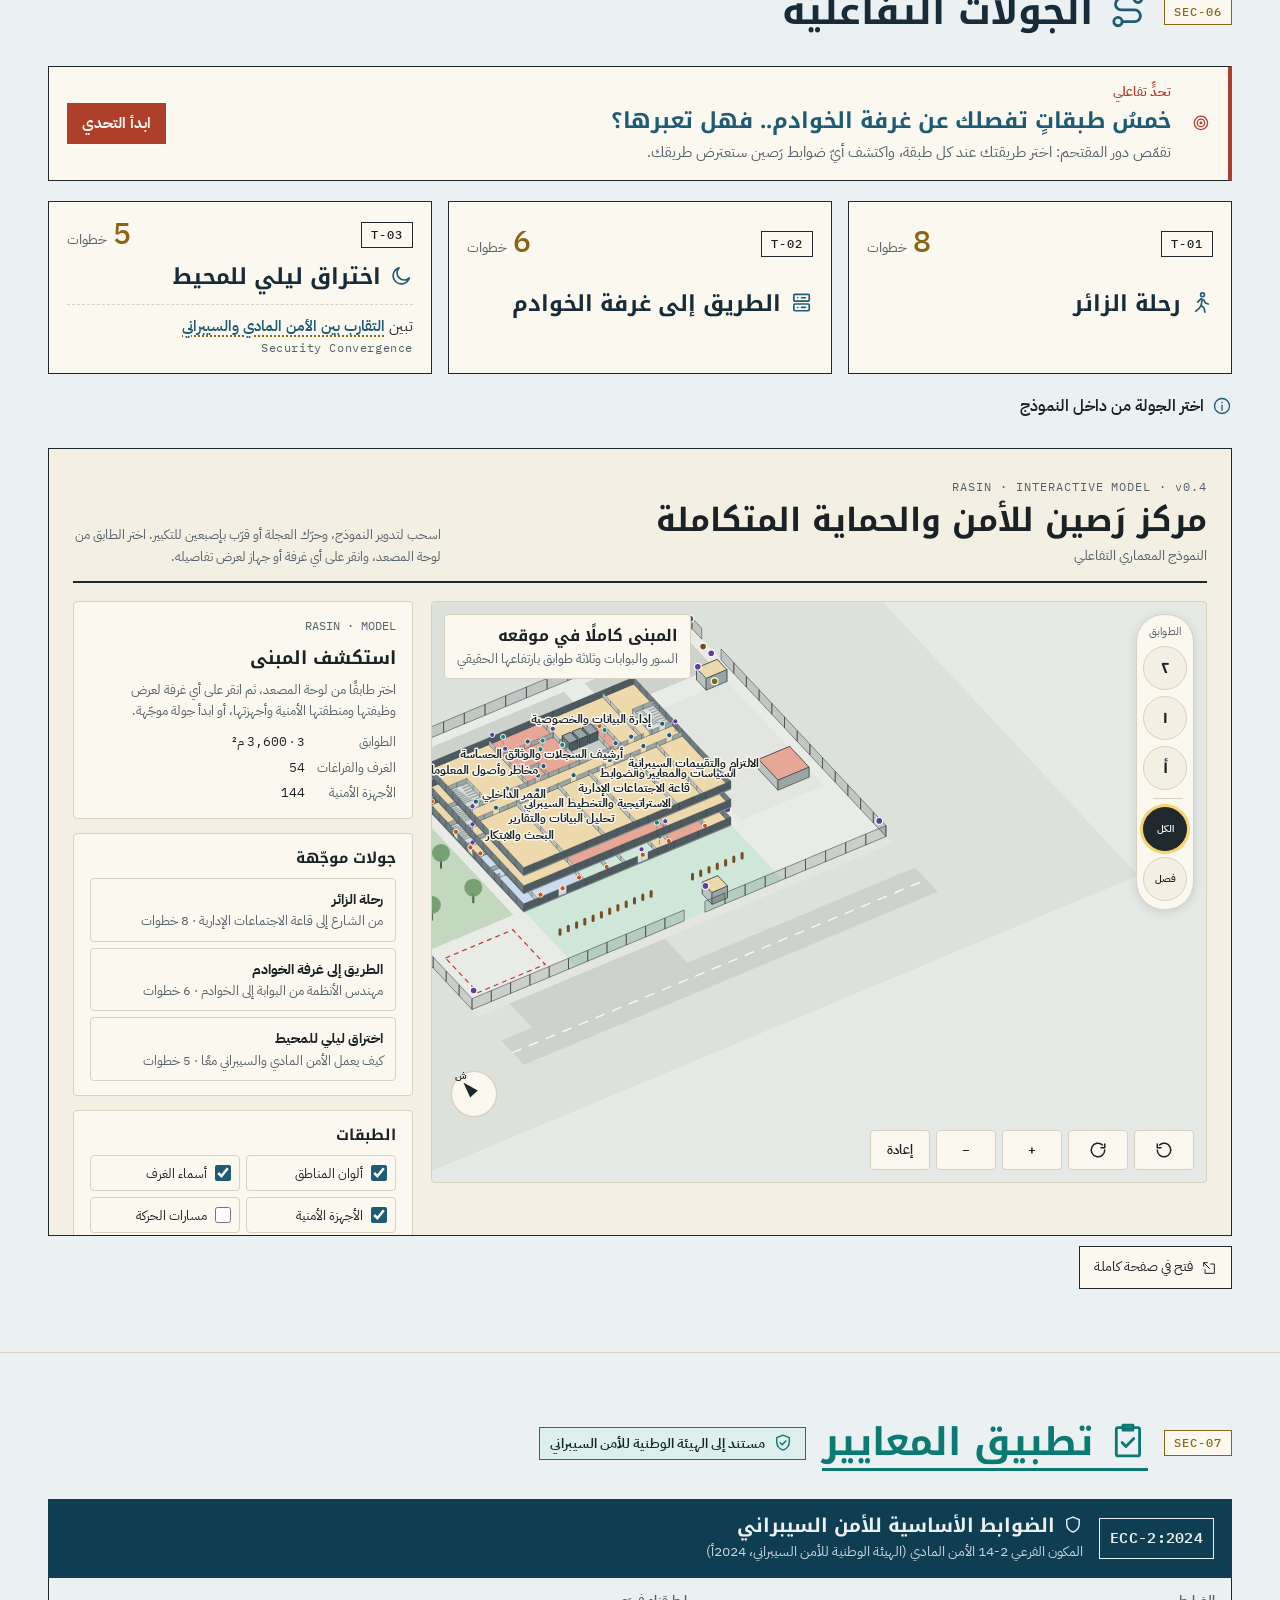
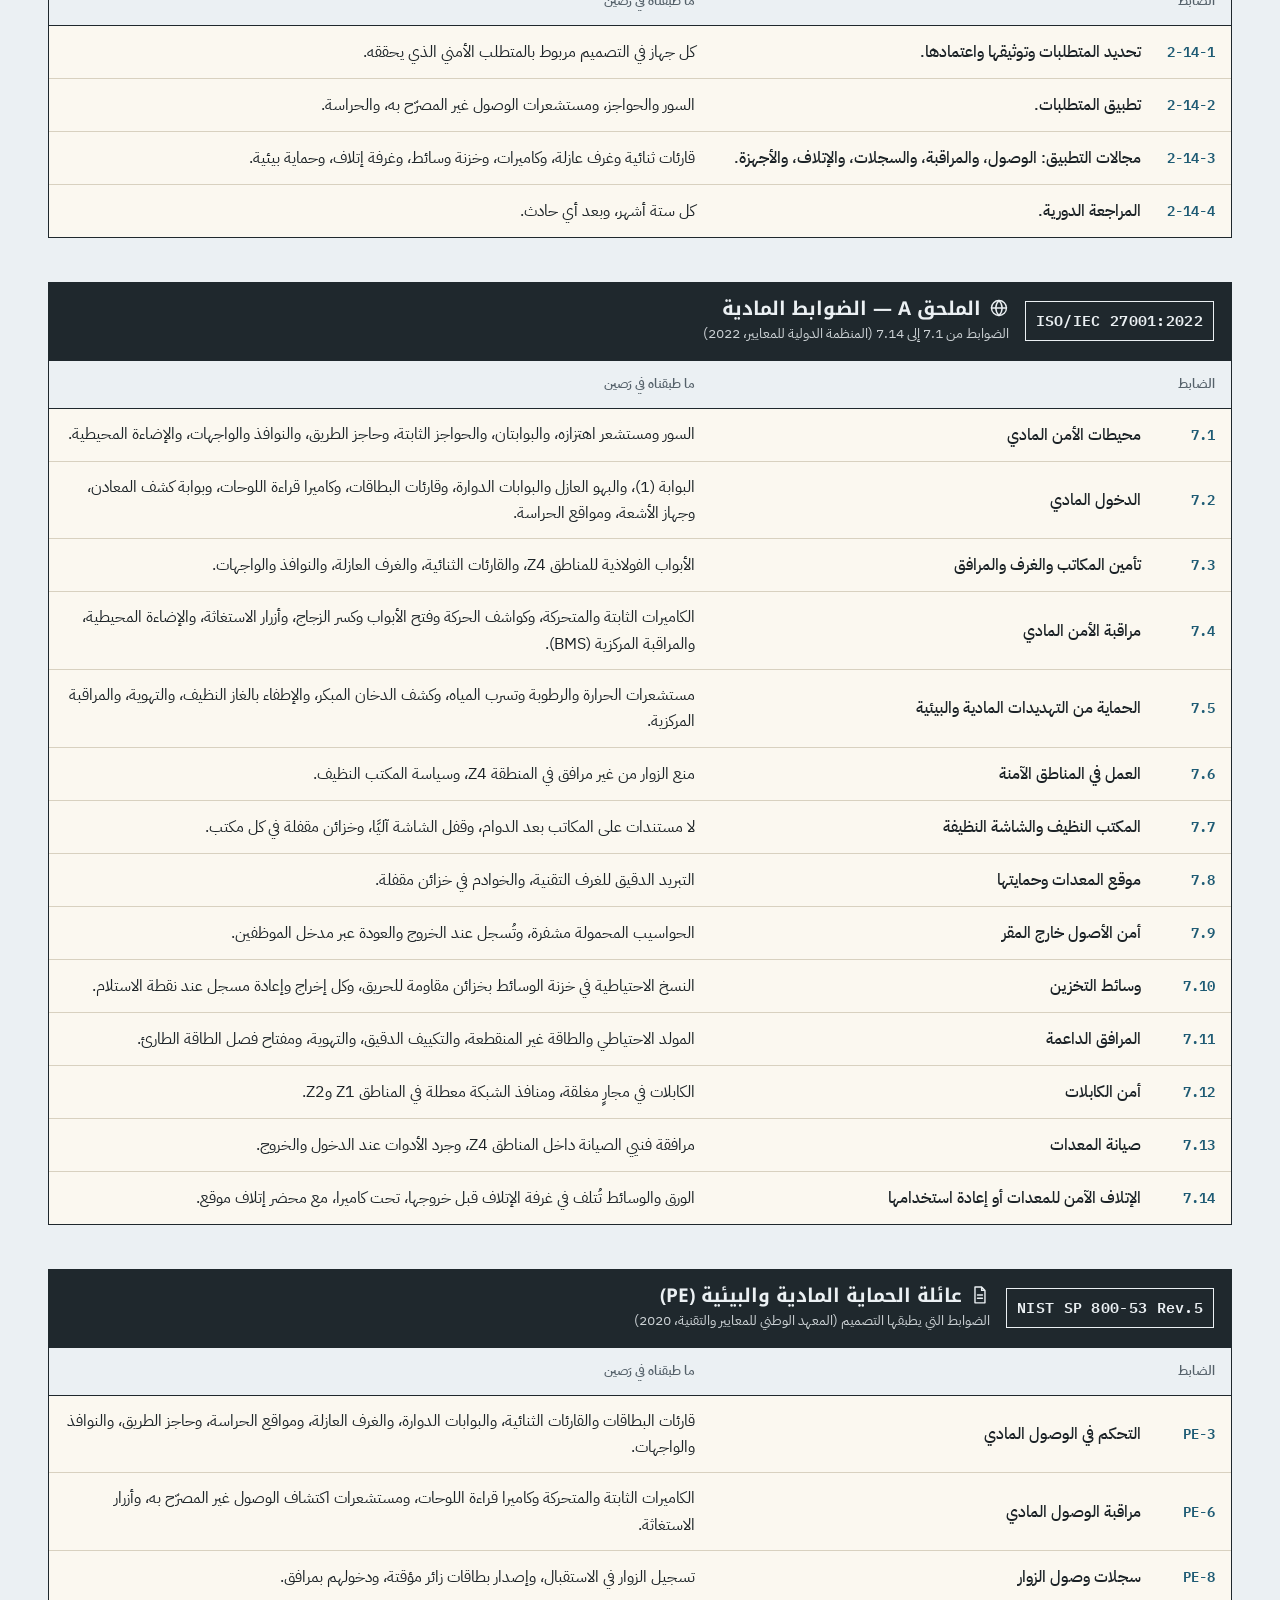
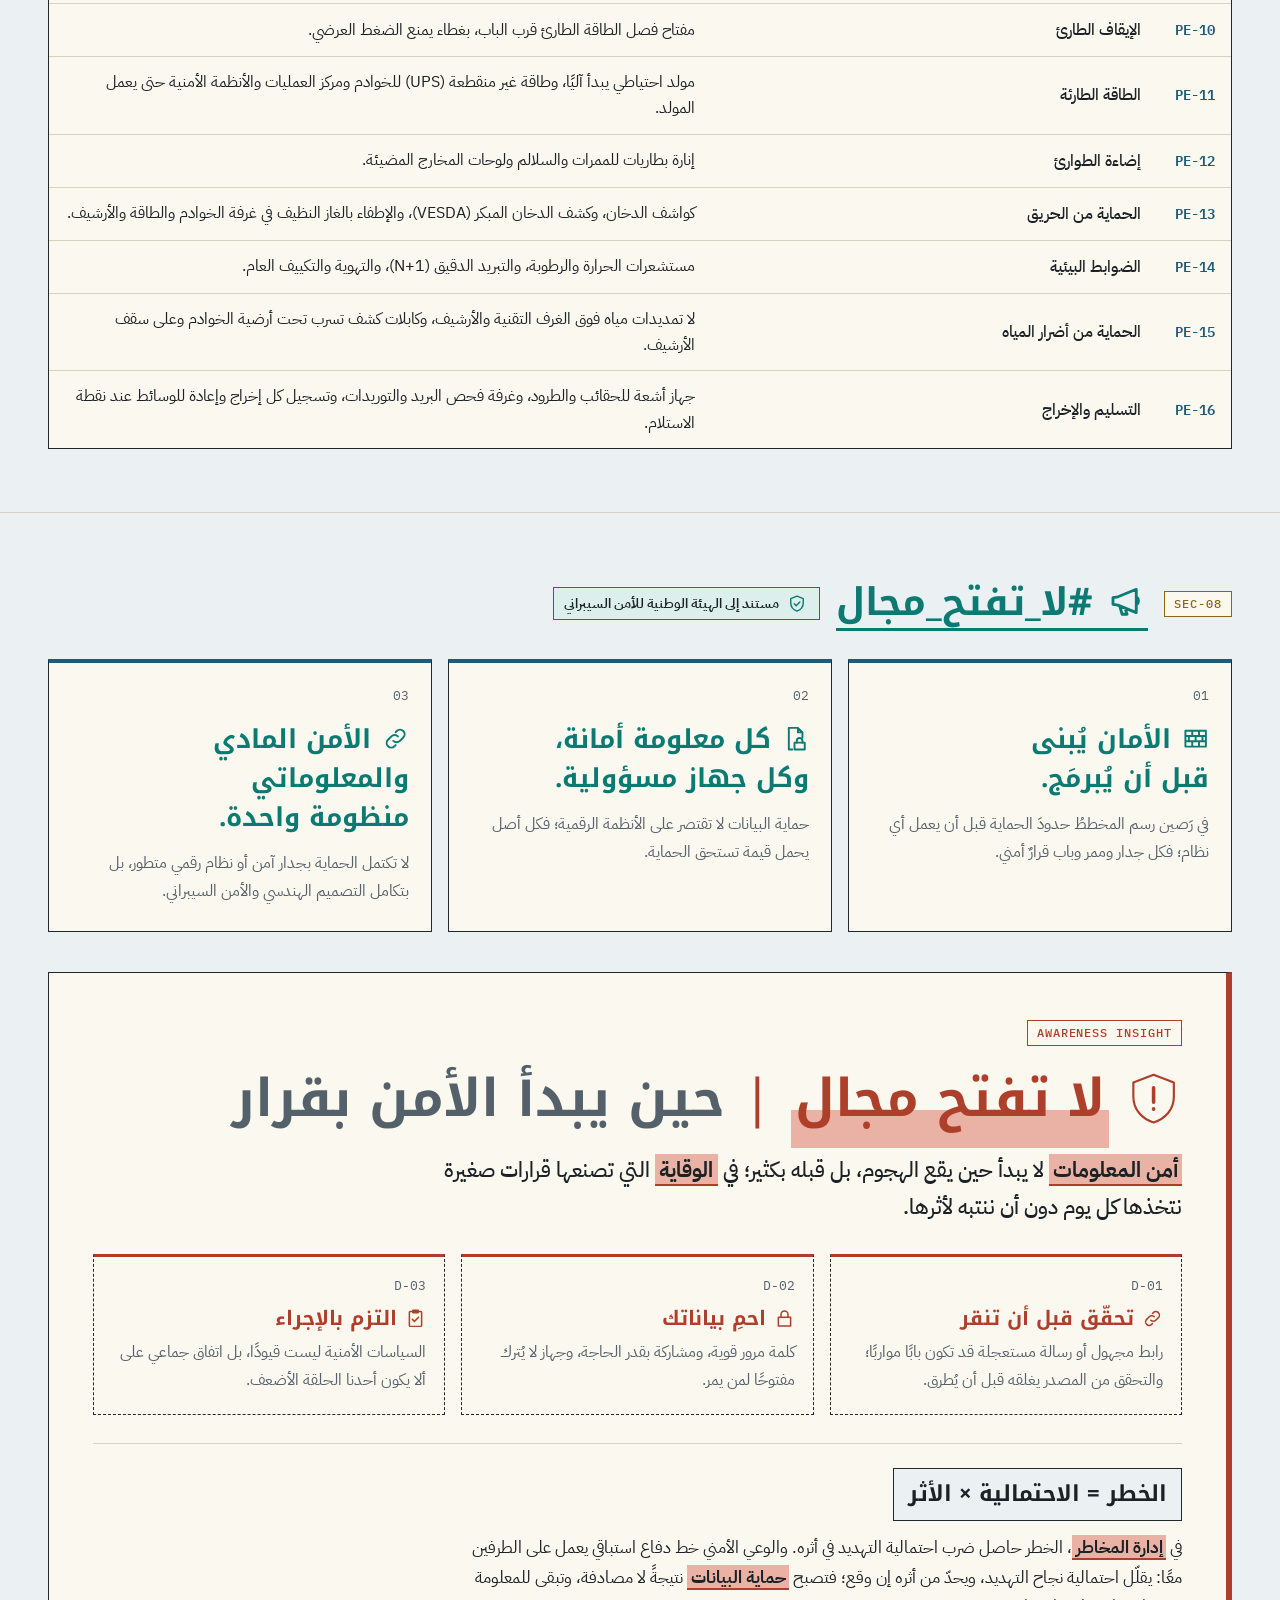
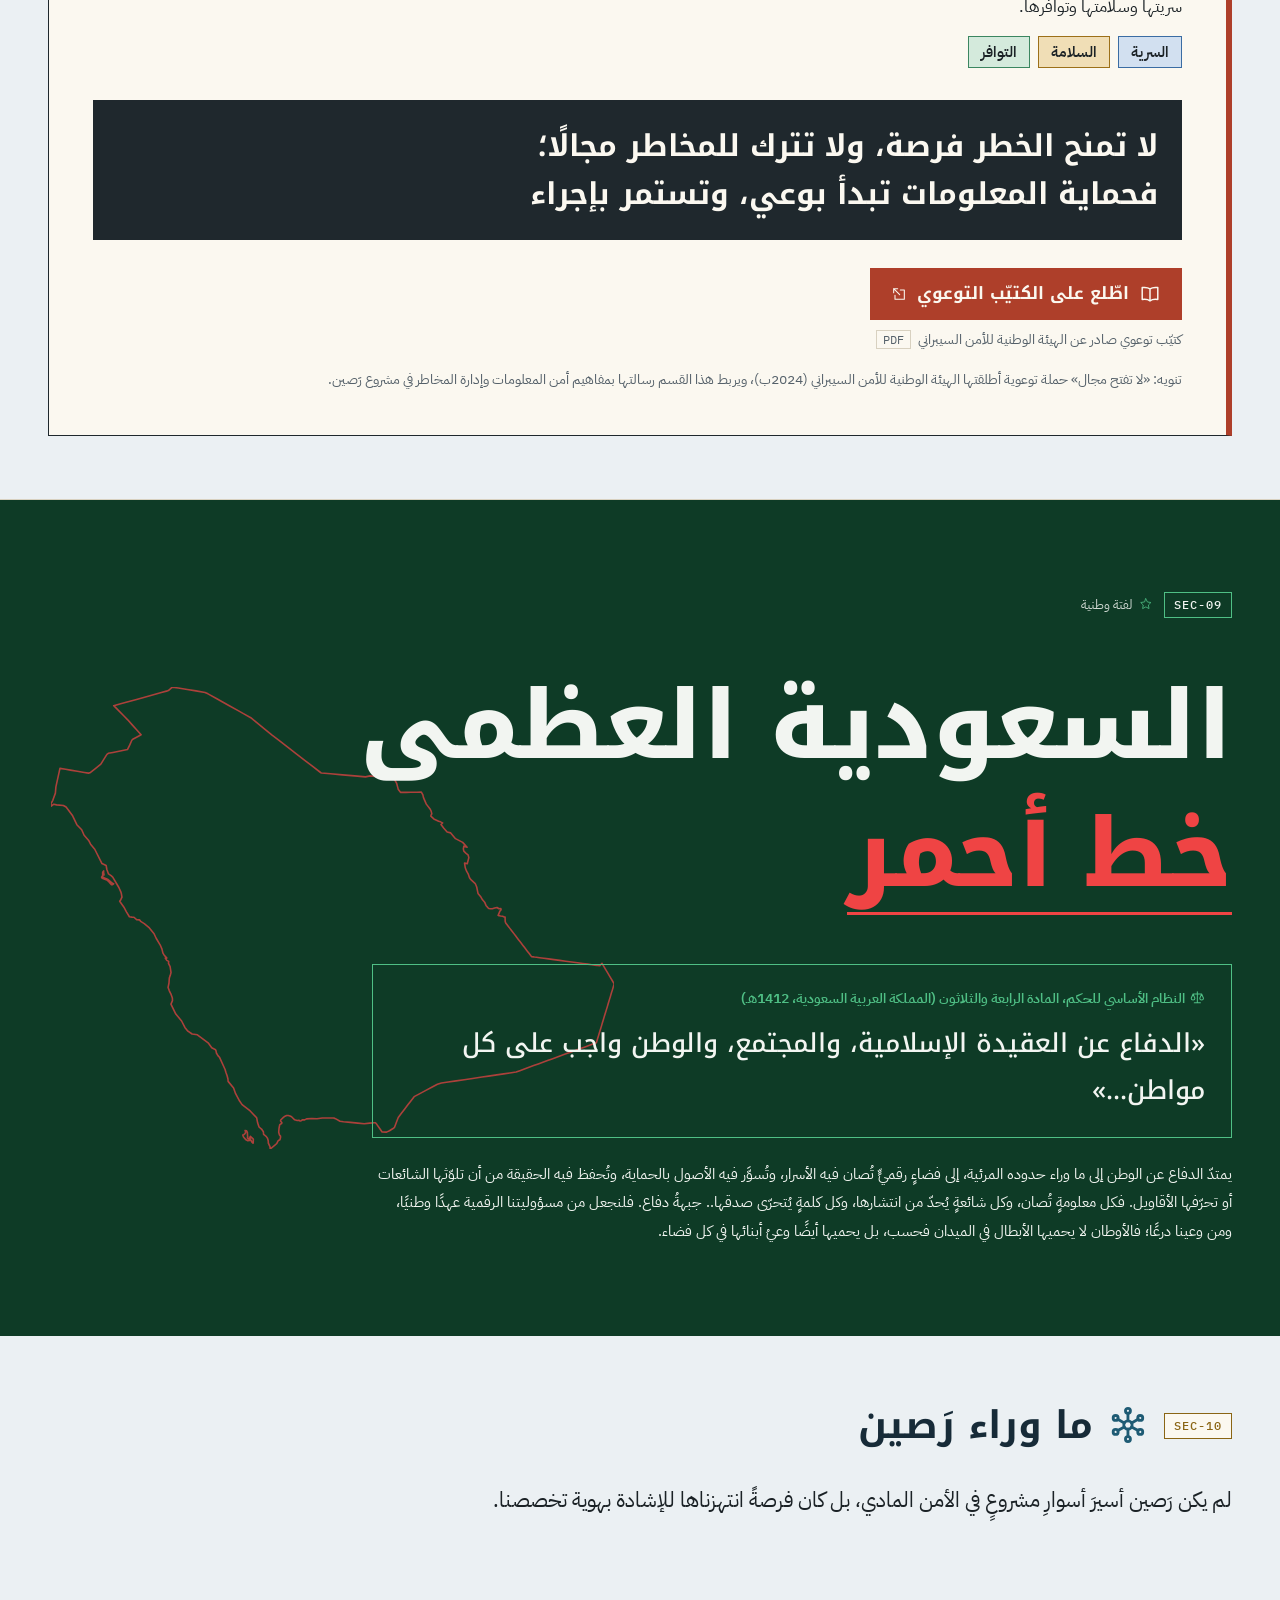
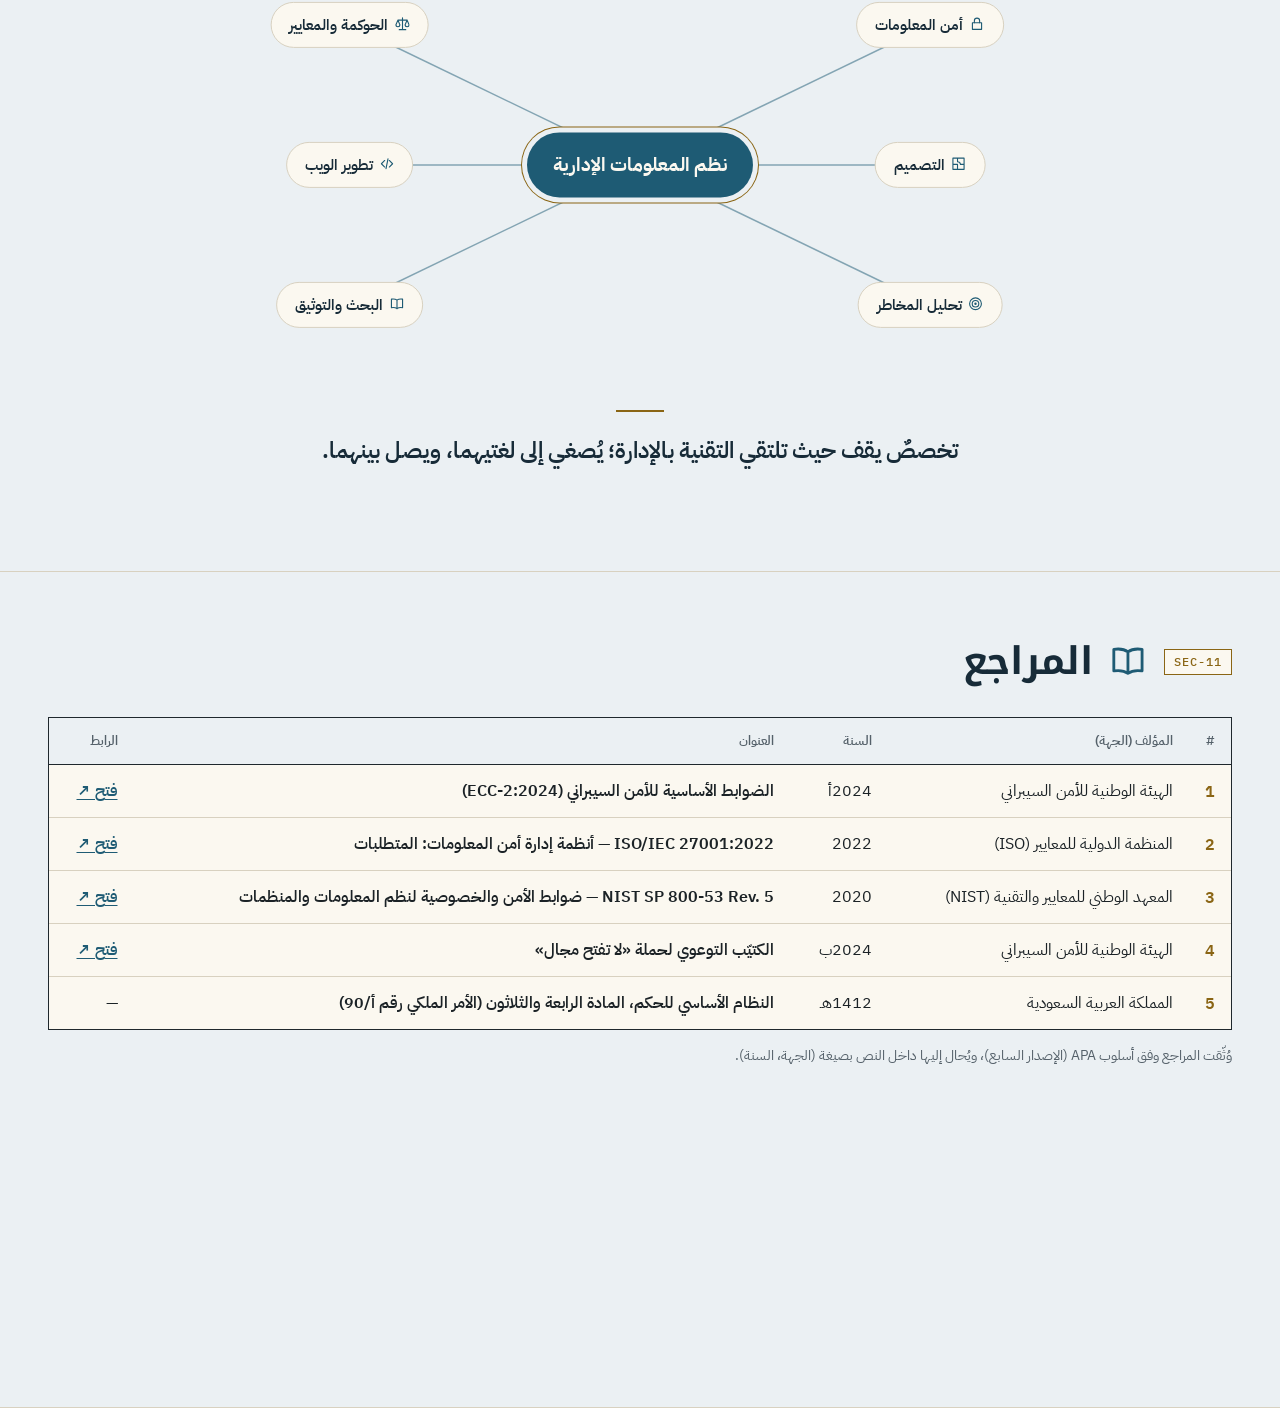
==== commit f71cada5: "Add the semester (First Semester 1448) beside the course name on the cover Co-Authored-By: Claude Op" ====
--- a/index.html
+++ b/index.html
@@ -199,7 +199,7 @@
         <!-- Drawing-sheet title block -->
         <dl class="titleblock">
           <div><dt><svg class="ic" aria-hidden="true" focusable="false"><use href="#i-layout"/></svg><span data-i18n="tb.project">المشروع</span></dt><dd data-i18n="tb.projectVal">تطبيق معايير الأمن المادي</dd></div>
-          <div><dt><svg class="ic" aria-hidden="true" focusable="false"><use href="#i-book"/></svg><span data-i18n="tb.course">المقرر</span></dt><dd data-i18n="tb.courseVal">أمن المعلومات وإدارة المخاطر</dd></div>
+          <div><dt><svg class="ic" aria-hidden="true" focusable="false"><use href="#i-book"/></svg><span data-i18n="tb.course">المقرر</span></dt><dd><span data-i18n="tb.courseVal">أمن المعلومات وإدارة المخاطر</span><span class="tb-term" data-i18n="tb.term">الفصل الدراسي الأول 1448</span></dd></div>
           <div><dt><svg class="ic" aria-hidden="true" focusable="false"><use href="#i-user"/></svg><span data-i18n="tb.instructor">أستاذة المقرر</span></dt><dd class="tb-instructor"><span data-i18n="tb.instructorVal">د. منى بنت ماجد اليامي</span><svg class="crown" viewBox="0 0 24 16" aria-hidden="true" focusable="false"><path d="M3 13.5h18M4 13.5 2.5 4l5.5 4.5L12 2l4 6.5L21.5 4 20 13.5"/></svg></dd></div>
           <div><dt><svg class="ic" aria-hidden="true" focusable="false"><use href="#i-cap"/></svg><span data-i18n="tb.dept">القسم</span></dt><dd data-i18n="tb.deptVal">نظم المعلومات الإدارية، جامعة الطائف</dd></div>
         </dl>
--- a/assets/css/style.css
+++ b/assets/css/style.css
@@ -7,7 +7,7 @@
 
 /* ---------- Tokens ---------- */
 :root {
-  --paper:#F4EFE3; --sheet:#FBF8F0; --ink:#1B2226; --ink-2:#55616A; --rule:#D8D1C0; --wall:#1F282D; --accent:#1E5B74;
+  --paper:#EBF0F3; --sheet:#FBF8F0; --ink:#1B2226; --ink-2:#55616A; --rule:#D8D1C0; --wall:#1F282D; --accent:#1E5B74;
   --head:#172B38; --gold:#8A6514;
   --z0:#E2E5E0; --z0s:#7C857F;                                  /* Z0 perimeter — same values as the embedded drawings */
   --z1:#D4EADC; --z2:#D2E0F0; --z3:#F0DEB6; --z4:#EAB2A4;      /* zone fills */
@@ -16,8 +16,9 @@
   /* CIA — fixed mapping across the whole site */
   --cia-c: var(--z2s); --cia-i: var(--z3s); --cia-a: var(--z1s);
 
-  --grid: color-mix(in srgb, var(--rule) 55%, transparent);
-  --grid-major: color-mix(in srgb, var(--rule) 100%, transparent);
+  /* blueprint-tinted page under cream sheets */
+  --grid: color-mix(in srgb, var(--accent) 6%, transparent);
+  --grid-major: color-mix(in srgb, var(--accent) 11%, transparent);
   --frame-opacity: .16;
 
   --f-body: "IBM Plex Sans Arabic", Tahoma, "Segoe UI", sans-serif;
@@ -321,6 +322,8 @@
 .titleblock dt { font-family: var(--f-mono); font-size: 10.5px; letter-spacing: .1em; text-transform: uppercase; color: var(--ink-2); }
 html[lang="ar"] .titleblock dt { font-family: var(--f-body); font-size: 12px; letter-spacing: 0; }
 .titleblock dd { margin: 0; color: var(--ink); }
+.tb-term { color: var(--ink-2); margin-inline-start: .6em; padding-inline-start: .6em; border-inline-start: 1px solid var(--rule); white-space: nowrap; }
+@media (max-width: 520px) { .tb-term { display: block; margin: 2px 0 0; padding: 0; border: 0; } }
 
 @media (max-width: 720px) {
   .stats { grid-template-columns: repeat(2, 1fr); }
@@ -828,14 +831,14 @@
 /* ---------- SEC-10 · References ---------- */
 .refs-table th[scope="row"] { white-space: normal; font-weight: 600; }
 .refs-table td.ref-num { width: 40px; color: var(--gold); font-weight: 600; }
-.refs-table td.ref-year { white-space: nowrap; font-family: var(--f-mono); font-size: 14.5px; }
+.refs-table td.ref-year { white-space: nowrap; font-variant-numeric: tabular-nums; }
 .refs-table td.ref-link-cell { white-space: nowrap; }
 .ref-open { font-weight: 600; color: var(--accent); text-underline-offset: 3px; }
 .refs-note { margin-top: 14px; font-size: 14px; color: var(--ink-2); }
 
 /* ---------- SEC-09 · National note (own green palette, this section only) ---------- */
 .sec-national {
-  --g-bg:#0E3B26; --g-ink:#F2F5F1; --g-acc:#4FBF85; --g-red:#FF5A5F;
+  --g-bg:#0E3B26; --g-ink:#F2F5F1; --g-acc:#4FBF85; --g-red:#EF4444;
   position: relative; overflow: hidden;
   display: flex; align-items: center;
   background: var(--g-bg); color: var(--g-ink);
@@ -846,10 +849,10 @@
 /* faint red outline of the Kingdom ("the borders are a red line"); centred behind the text on phones */
 .nat-map {
   position: absolute; top: 50%; inset-inline-end: 4%; width: min(44vw, 600px); height: auto; translate: 0 -50%;
-  pointer-events: none; fill: none; stroke: var(--g-red); stroke-width: 1.6; stroke-linejoin: round; opacity: .6;
+  pointer-events: none; fill: none; stroke: var(--g-red); stroke-width: 1.6; stroke-linejoin: round; opacity: .7;
 }
 .nat-map path { vector-effect: non-scaling-stroke; }
-@media (max-width: 760px) { .nat-map { inset-inline-end: auto; left: 50%; translate: -50% -50%; width: 92vw; opacity: .3; } }
+@media (max-width: 760px) { .nat-map { inset-inline-end: auto; left: 50%; translate: -50% -50%; width: 92vw; opacity: .36; } }
 
 .nat-inner { position: relative; width: 100%; }
 .sec-national .plate { background: transparent; color: var(--g-ink); border-color: var(--g-acc); }
